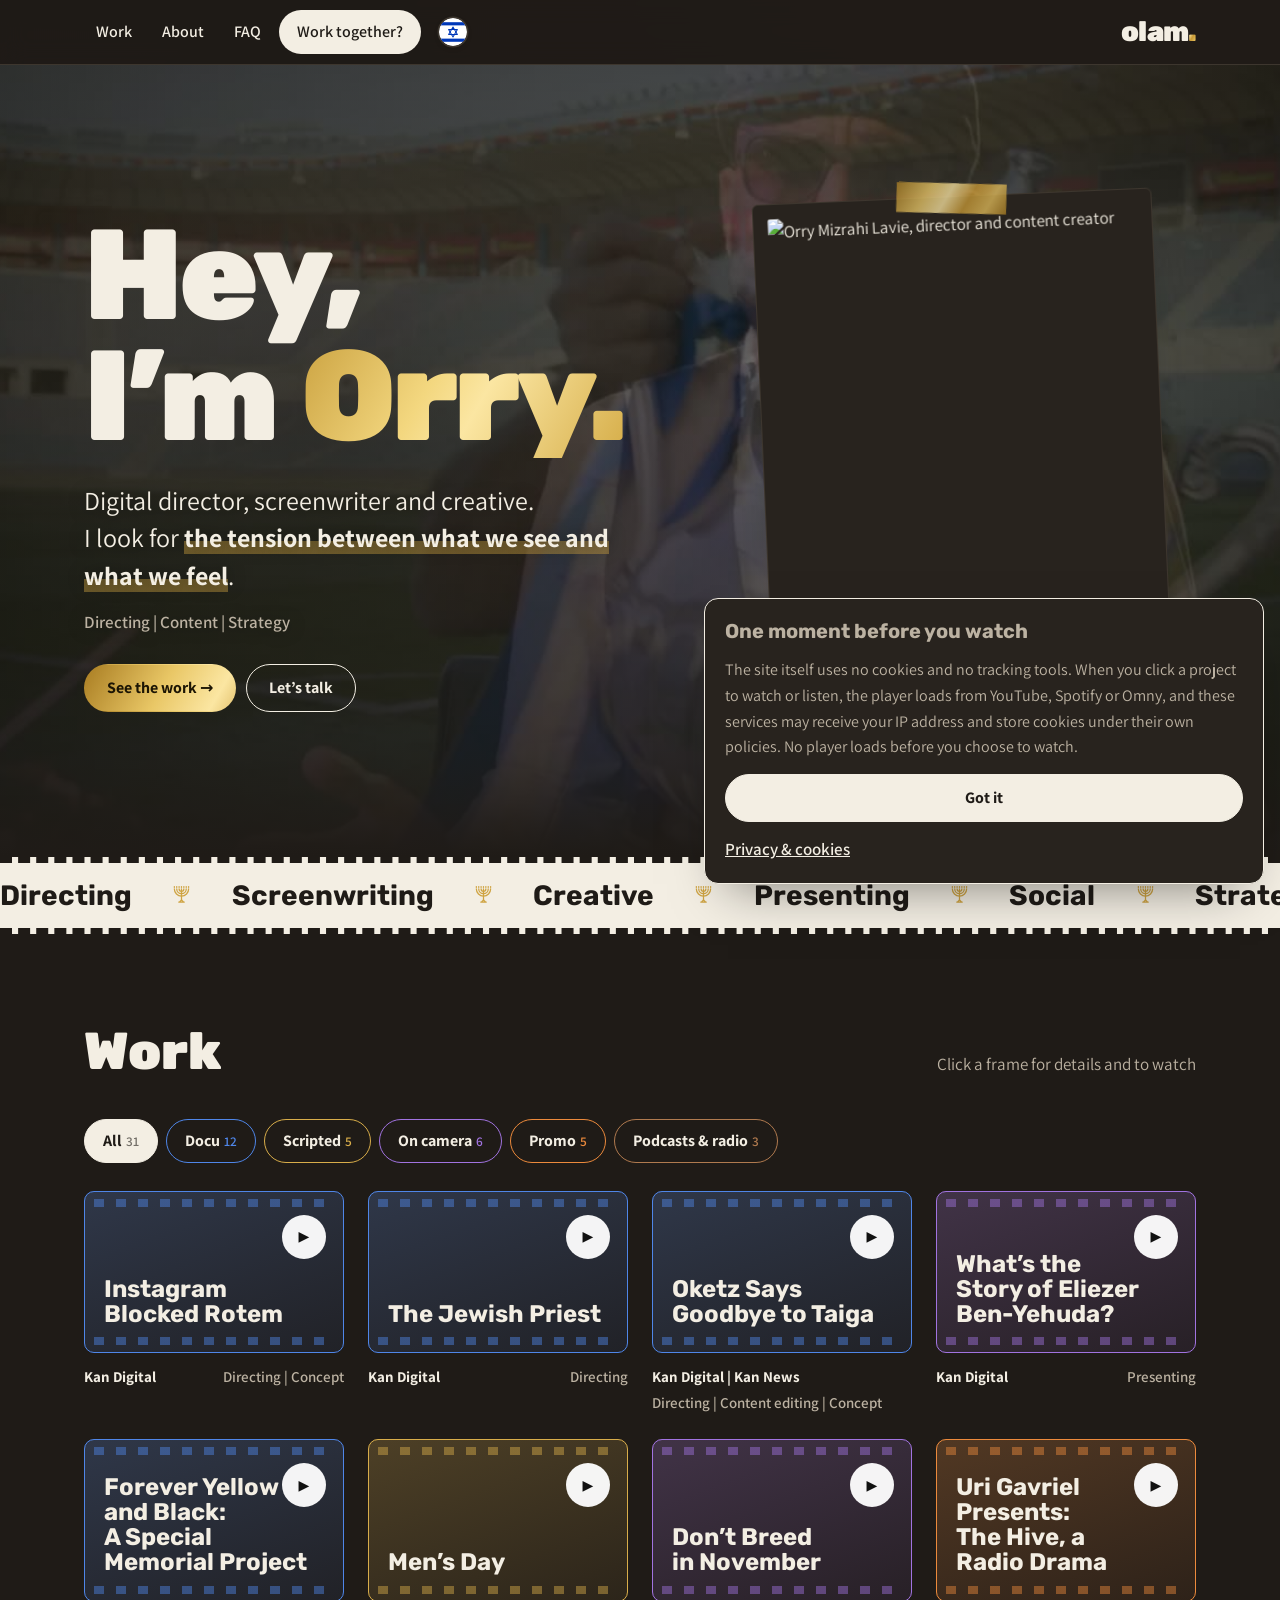
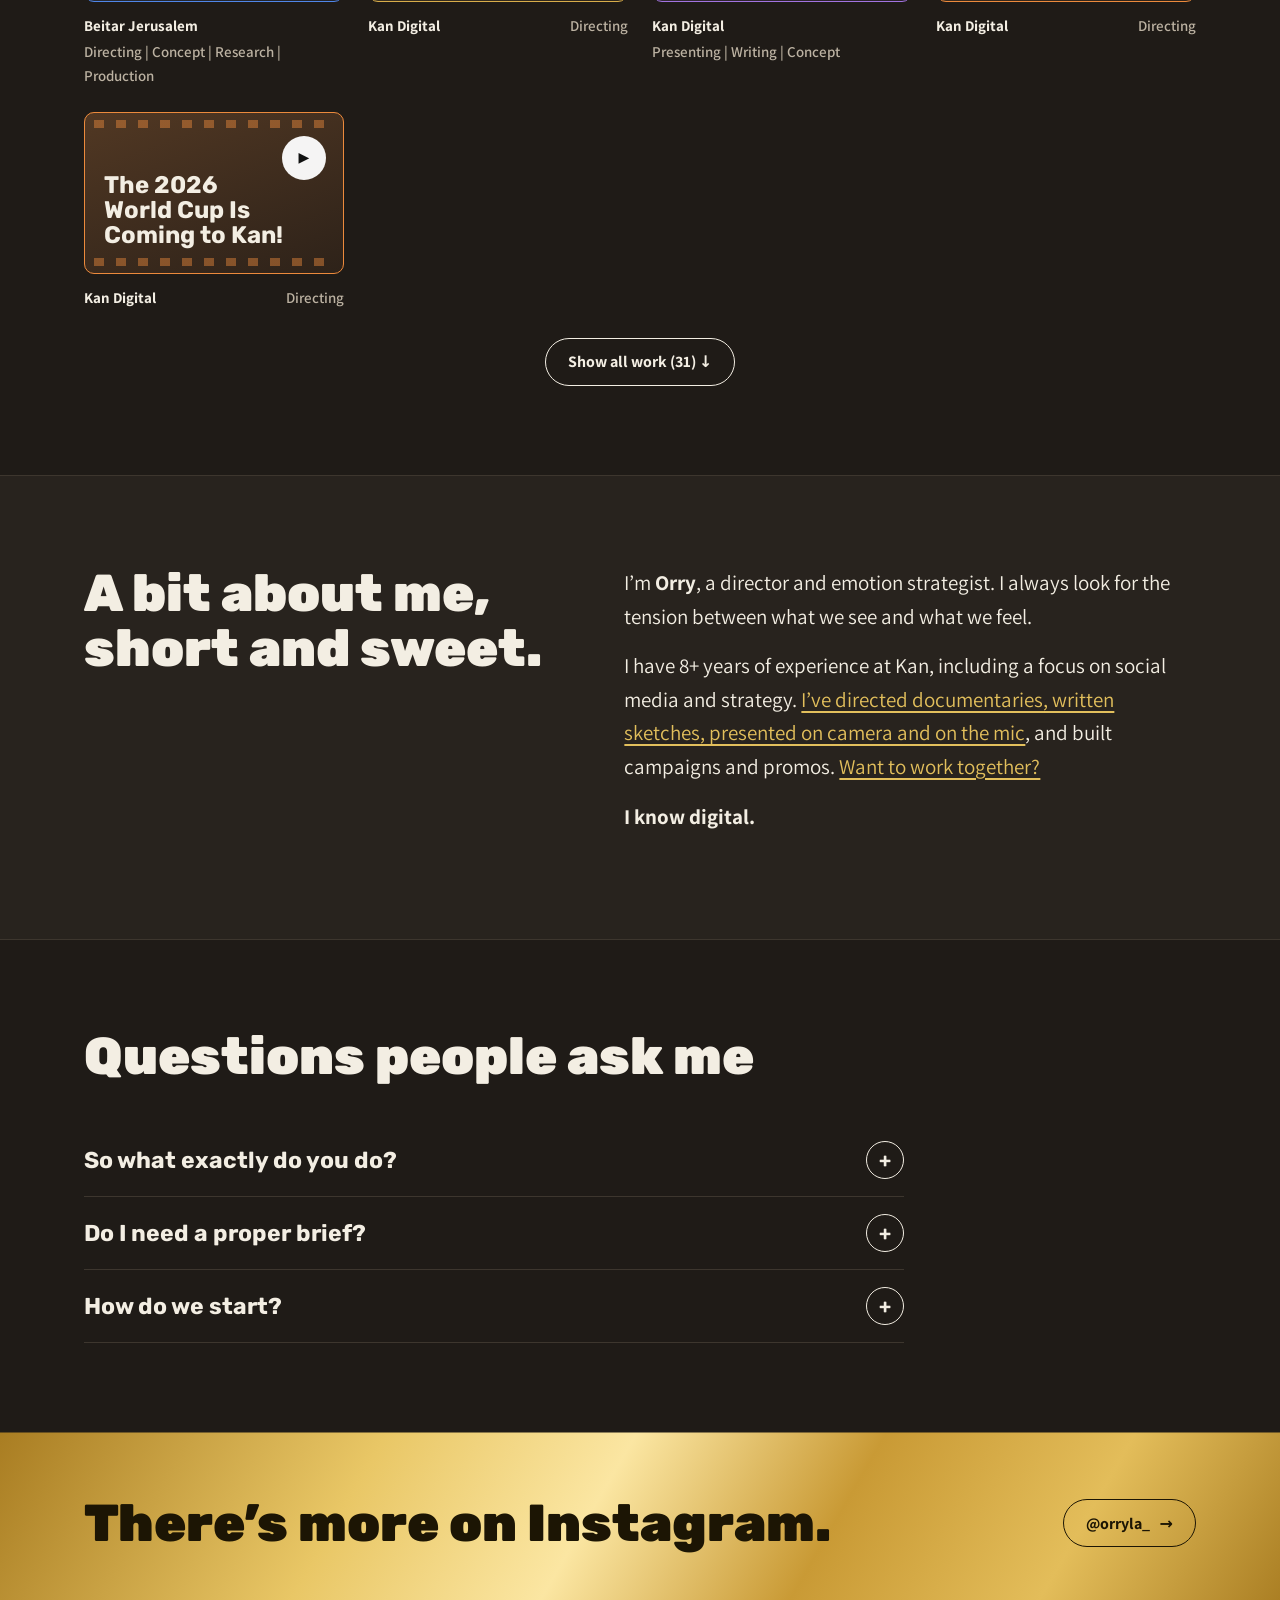
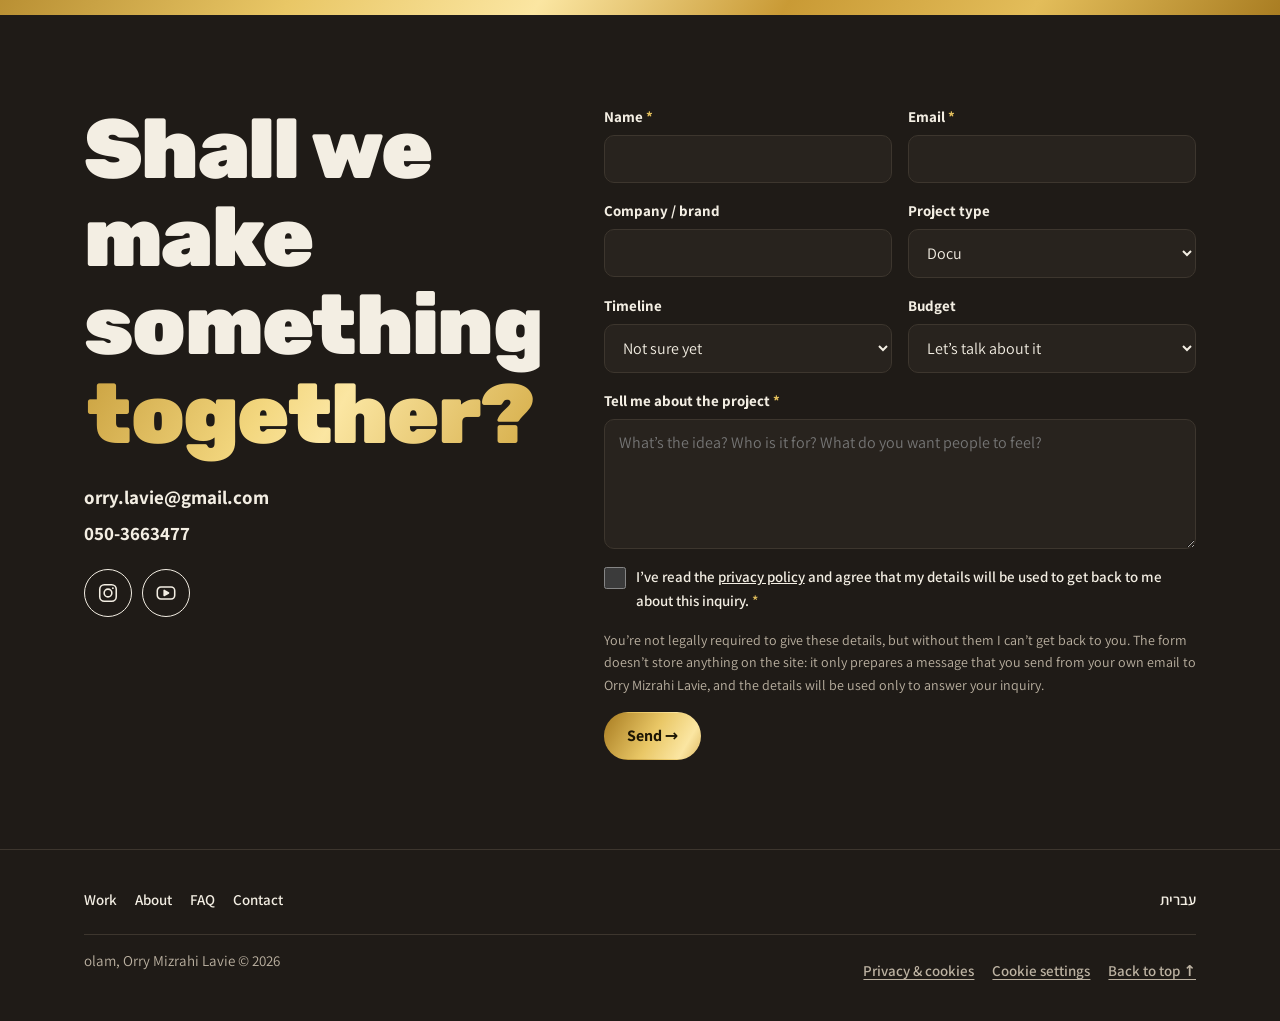
==== en/index.html @ 1e2a8e68 "Add files via upload" ====
<!DOCTYPE html>

<html dir="ltr" lang="en">
<head>
<meta charset="utf-8"/>
<meta content="width=device-width, initial-scale=1, viewport-fit=cover" name="viewport"/>
<meta content="#1f1b17" name="theme-color"/>
<meta content="dark" name="color-scheme"/>
<!--seo:start-->
<title>Orry Mizrahi Lavie | Digital Directing &amp; Creative</title>
<meta name="description" content="Orry Mizrahi Lavie is a digital director, screenwriter and creative with 8+ years at Kan. Documentaries, sketches, presenting, podcasts and promos.">
<meta name="robots" content="index, follow, max-image-preview:large">
<meta name="author" content="Orry Mizrahi Lavie">
<meta http-equiv="Content-Security-Policy" content="upgrade-insecure-requests">
<link rel="canonical" href="https://www.your-domain.co.il/en/">
<link rel="alternate" hreflang="he" href="https://www.your-domain.co.il/">
<link rel="alternate" hreflang="en" href="https://www.your-domain.co.il/en/">
<link rel="alternate" hreflang="x-default" href="https://www.your-domain.co.il/">
<meta property="og:type" content="profile">
<meta property="og:site_name" content="olam">
<meta property="og:title" content="Orry Mizrahi Lavie | Digital Directing &amp; Creative">
<meta property="og:description" content="Orry Mizrahi Lavie is a digital director, screenwriter and creative with 8+ years at Kan. Documentaries, sketches, presenting, podcasts and promos.">
<meta property="og:url" content="https://www.your-domain.co.il/en/">
<meta property="og:image" content="https://www.your-domain.co.il/images/og-image.jpg">
<meta property="og:image:width" content="1200">
<meta property="og:image:height" content="630">
<meta property="og:image:alt" content="Orry Mizrahi Lavie – director, content and strategy">
<meta property="og:locale" content="en_US">
<meta property="og:locale:alternate" content="he_IL">
<meta property="profile:first_name" content="Orry">
<meta property="profile:last_name" content="Mizrahi Lavie">
<meta name="twitter:card" content="summary_large_image">
<meta name="twitter:title" content="Orry Mizrahi Lavie | Digital Directing &amp; Creative">
<meta name="twitter:description" content="Orry Mizrahi Lavie is a digital director, screenwriter and creative with 8+ years at Kan. Documentaries, sketches, presenting, podcasts and promos.">
<meta name="twitter:image" content="https://www.your-domain.co.il/images/og-image.jpg">
<link rel="icon" href="../favicon.ico?v=202611242115b" sizes="any">
<link rel="icon" type="image/png" sizes="32x32" href="../images/favicon-32.png?v=202611242115b">
<link rel="icon" type="image/png" sizes="192x192" href="../images/icon-192.png?v=202611242115b">
<link rel="apple-touch-icon" href="../images/apple-touch-icon.png?v=202611242115b">
<link rel="preload" as="image" type="image/avif" imagesrcset="../images/orry-400.avif 400w, ../images/orry-800.avif 800w" imagesizes="(max-width: 600px) 78vw, 400px" fetchpriority="high">
<link rel="preload" as="font" type="font/woff2" href="../fonts/rubik-latin-900-normal.woff2" crossorigin>
<link rel="preload" as="font" type="font/woff2" href="../fonts/rubik-latin-700-normal.woff2" crossorigin>
<link rel="preload" as="font" type="font/woff2" href="../fonts/assistant-latin-400-normal.woff2" crossorigin>
<link rel="preload" as="font" type="font/woff2" href="../fonts/assistant-latin-600-normal.woff2" crossorigin>
<link rel="preload" as="font" type="font/woff2" href="../fonts/assistant-latin-700-normal.woff2" crossorigin>

<script type="application/ld+json">{"@context":"https://schema.org","@graph":[{"@type":"Person","@id":"https://www.your-domain.co.il/#person","name":"Orry Mizrahi Lavie","alternateName":["Orry Mizrahi Lavie","Orry Lavie","אורי לביא","אורי מזרחי לביא"],"jobTitle":"Digital director, screenwriter and creative","description":"Orry Mizrahi Lavie is a digital director, screenwriter and creative with 8+ years at Kan. Documentaries, sketches, presenting, podcasts and promos.","url":"https://www.your-domain.co.il/","image":"https://www.your-domain.co.il/images/orry-800.jpg","email":"mailto:orry.lavie@gmail.com","sameAs":["https://www.instagram.com/orryla_/","https://www.youtube.com/@orryla"],"knowsAbout":["בימוי","כתיבה","הגשה","תחקיר","אסטרטגיית תוכן","Directing","Documentary","Content strategy","Social media"]},{"@type":"WebSite","@id":"https://www.your-domain.co.il/#website","url":"https://www.your-domain.co.il/","name":"olam","alternateName":"אורי מזרחי לביא","inLanguage":["he","en"],"publisher":{"@id":"https://www.your-domain.co.il/#person"}},{"@type":"ProfilePage","@id":"https://www.your-domain.co.il/en/#webpage","url":"https://www.your-domain.co.il/en/","name":"Orry Mizrahi Lavie | Digital Directing & Creative","description":"Orry Mizrahi Lavie is a digital director, screenwriter and creative with 8+ years at Kan. Documentaries, sketches, presenting, podcasts and promos.","inLanguage":"en","isPartOf":{"@id":"https://www.your-domain.co.il/#website"},"mainEntity":{"@id":"https://www.your-domain.co.il/#person"},"primaryImageOfPage":{"@type":"ImageObject","url":"https://www.your-domain.co.il/images/og-image.jpg","width":1200,"height":630}},{"@type":"ItemList","@id":"https://www.your-domain.co.il/en/#work","name":"Work","numberOfItems":31,"itemListElement":[{"@type":"ListItem","position":1,"item":{"@type":"CreativeWork","name":"Instagram Blocked Rotem","url":"https://www.youtube.com/watch?v=dPL7OrazVGw","inLanguage":"he","creator":{"@id":"https://www.your-domain.co.il/#person"},"publisher":{"@type":"Organization","name":"Kan Digital"},"description":"So she set out on a philosophical journey in search of her authentic identity."}},{"@type":"ListItem","position":2,"item":{"@type":"CreativeWork","name":"An Exercise in Connection: Two Mothers of Hostages Sit Down to Talk","url":"https://www.youtube.com/watch?v=D3igZF82xqc","inLanguage":"he","creator":{"@id":"https://www.your-domain.co.il/#person"},"publisher":{"@type":"Organization","name":"Kan Digital"},"description":"2 mothers. 2 hostages. 2 approaches. One worry. (Filmed during the hostage-deal negotiations, February 2024)"}},{"@type":"ListItem","position":3,"item":{"@type":"CreativeWork","name":"The Story of Solica the Righteous","url":"https://www.youtube.com/watch?v=26YPxgVhWHA","inLanguage":"he","creator":{"@id":"https://www.your-domain.co.il/#person"},"publisher":{"@type":"Organization","name":"Kan Digital"},"description":"Lalla Solica was a young Jewish woman accused of renouncing Islam in 19th-century Morocco. Even when she was sentenced to death, she refused to abandon her Judaism. Sol, a legend that really happened."}},{"@type":"ListItem","position":4,"item":{"@type":"CreativeWork","name":"One House in Khan Younis","url":"https://www.youtube.com/watch?v=dgCvfAUChp8","inLanguage":"he","creator":{"@id":"https://www.your-domain.co.il/#person"},"publisher":{"@type":"Organization","name":"Kan Digital"},"description":"A special 18-day documentary project in one house, following the people of the war while they’re not fighting. Khan Younis “Big Brother”, if you will."}},{"@type":"ListItem","position":5,"item":{"@type":"CreativeWork","name":"Oketz Says Goodbye to Taiga","url":"https://www.youtube.com/watch?v=H4aGqiXSyHM","inLanguage":"he","creator":{"@id":"https://www.your-domain.co.il/#person"},"publisher":{"@type":"Organization","name":"Kan Digital"},"description":"Taiga was the last Israeli dog of the Oketz unit. On his final mission he exposed terrorists and saved lives, moments before he was killed. A farewell to a hero."}},{"@type":"ListItem","position":6,"item":{"@type":"CreativeWork","name":"Forever Yellow and Black: A Special Memorial Project","url":"https://www.youtube.com/watch?v=A8Bx1oX_Tls","inLanguage":"he","creator":{"@id":"https://www.your-domain.co.il/#person"},"publisher":{"@type":"Organization","name":"Beitar Jerusalem"},"description":"3 murdered. 3 stories. One love."}},{"@type":"ListItem","position":7,"item":{"@type":"CreativeWork","name":"The Jewish Priest","url":"https://www.youtube.com/watch?v=ECtKswTCMog","inLanguage":"he","creator":{"@id":"https://www.your-domain.co.il/#person"},"publisher":{"@type":"Organization","name":"Kan Digital"},"description":"He trained for the priesthood after the Holocaust, rose high and was even in contact with the Pope, but he never forgot the blood running through his veins. The story of the Jewish priest from Jaffa."}},{"@type":"ListItem","position":8,"item":{"@type":"CreativeWork","name":"20 Years Since the 5-0 Over Austria","url":"https://www.youtube.com/watch?v=SDehhNoGnCc","inLanguage":"he","creator":{"@id":"https://www.your-domain.co.il/#person"},"publisher":{"@type":"Organization","name":"Kan Digital"},"description":"A reunion of the stars of one of the greatest performances in the history of Israel’s national football team."}},{"@type":"ListItem","position":9,"item":{"@type":"CreativeWork","name":"An Exercise in Connection: A Haredi Man and a Reservist","url":"https://www.youtube.com/watch?v=3DyWmEZj5ww","inLanguage":"he","creator":{"@id":"https://www.your-domain.co.il/#person"},"publisher":{"@type":"Organization","name":"Kan Digital"},"description":"On one side, a reservist from the religious-Zionist community; on the other, a Haredi man who is a former combat soldier himself. On the draft, on Judaism and on the people of Israel."}},{"@type":"ListItem","position":10,"item":{"@type":"CreativeWork","name":"Kan Oraita: The Day of Remembrance Is Rosh Hashanah","url":"https://www.youtube.com/watch?v=SWNimXa5VVQ","inLanguage":"he","creator":{"@id":"https://www.your-domain.co.il/#person"},"publisher":{"@type":"Organization","name":"Kan Digital"},"description":"Long before the phrase took on its sad Zionist meaning, the Day of Remembrance was actually humanity’s birthday."}},{"@type":"ListItem","position":11,"item":{"@type":"CreativeWork","name":"Moran Atias Is Fed Up With Women’s Organizations’ Hypocrisy After October 7","url":"https://www.youtube.com/watch?v=HDm-RX-XSmU","inLanguage":"he","creator":{"@id":"https://www.your-domain.co.il/#person"},"publisher":{"@type":"Organization","name":"Kan Digital"},"description":"Moran Atias cries out to the hypocritical hearts of women’s organizations around the world after the atrocities of October 7."}},{"@type":"ListItem","position":12,"item":{"@type":"CreativeWork","name":"Hanna Azoulay Hasfari Speaks to the Moroccan People. In Moroccan.","url":"https://www.youtube.com/watch?v=bPlpKjMCzfw","inLanguage":"he","creator":{"@id":"https://www.your-domain.co.il/#person"},"publisher":{"@type":"Organization","name":"Kan Digital"},"description":"Hanna Azoulay Hasfari addresses the Moroccan people in their own language, telling the story of October 7 from an angle they probably haven’t heard yet."}},{"@type":"ListItem","position":13,"item":{"@type":"CreativeWork","name":"Men’s Day","url":"https://www.youtube.com/watch?v=Y2JkuJQf6wQ","inLanguage":"he","creator":{"@id":"https://www.your-domain.co.il/#person"},"publisher":{"@type":"Organization","name":"Kan Digital"},"description":"What does a job interview look like in an upside-down world?"}},{"@type":"ListItem","position":14,"item":{"@type":"CreativeWork","name":"A Farewell Party for 2023: The Year That Wouldn’t Leave","url":"https://www.youtube.com/watch?v=tw7QVt88N44","inLanguage":"he","creator":{"@id":"https://www.your-domain.co.il/#person"},"publisher":{"@type":"Organization","name":"Kan Digital"},"description":"December 31st. 2023, the year that brought us the protests and the war, is about to end, but 2024 refuses to come out. And what does 1973 have to say about it? A party of years."}},{"@type":"ListItem","position":15,"item":{"@type":"CreativeWork","name":"Thoughts: A Massage in Wartime","url":"https://www.youtube.com/watch?v=2F-gCksMRdY","inLanguage":"he","creator":{"@id":"https://www.your-domain.co.il/#person"},"publisher":{"@type":"Organization","name":"Kan Digital"},"description":"Ruth feels a little uneasy enjoying a massage during the war, but the voucher expires in two days."}},{"@type":"ListItem","position":16,"item":{"@type":"CreativeWork","name":"Rewriting the Ten Plagues","url":"https://www.youtube.com/watch?v=d8nl7FoIrKs","inLanguage":"he","creator":{"@id":"https://www.your-domain.co.il/#person"},"publisher":{"@type":"Organization","name":"Kan Digital"},"description":"Like everything else, the Ten Plagues of Egypt need a refresh (or not)."}},{"@type":"ListItem","position":17,"item":{"@type":"CreativeWork","name":"The Intervention","url":"https://www.youtube.com/watch?v=ODbxRt-jGAk","inLanguage":"he","creator":{"@id":"https://www.your-domain.co.il/#person"},"publisher":{"@type":"Organization","name":"Kan Digital"},"description":"The office crew agreed to stop ordering food, but Michael didn’t keep his promise."}},{"@type":"ListItem","position":18,"item":{"@type":"CreativeWork","name":"What’s the Story of Eliezer Ben-Yehuda?","url":"https://www.youtube.com/watch?v=ASVu9JXJBBc","inLanguage":"he","creator":{"@id":"https://www.your-domain.co.il/#person"},"publisher":{"@type":"Organization","name":"Kan Digital"},"description":"How far did the man who revived Hebrew go for his vision?"}},{"@type":"ListItem","position":19,"item":{"@type":"CreativeWork","name":"How Did the Japanese Shape Mizrahi Music in Israel?","url":"https://www.youtube.com/watch?v=8Fe0RkiWvkw","inLanguage":"he","creator":{"@id":"https://www.your-domain.co.il/#person"},"publisher":{"@type":"Organization","name":"Kan Digital"},"description":"An amazing technological revolution on one side of the world led to an equally amazing social and cultural revolution on the other."}},{"@type":"ListItem","position":20,"item":{"@type":"CreativeWork","name":"Don’t Breed in November","url":"https://www.youtube.com/watch?v=7bj1FphLXR4","inLanguage":"he","creator":{"@id":"https://www.your-domain.co.il/#person"},"publisher":{"@type":"Organization","name":"Kan Digital"},"description":"Kids born over the summer break have unfinished business with their birthdays, so we found them an alternative."}},{"@type":"ListItem","position":21,"item":{"@type":"CreativeWork","name":"What’s the Story of the Y2K Bug?","url":"https://www.youtube.com/watch?v=5-gH_q7OWbU","inLanguage":"he","creator":{"@id":"https://www.your-domain.co.il/#person"},"publisher":{"@type":"Organization","name":"Kan Digital"},"description":"It was supposed to be the biggest disaster humanity had ever known. Or maybe a crazy opening shot for the age of fake news?"}},{"@type":"ListItem","position":22,"item":{"@type":"CreativeWork","name":"Who’s Afraid of the Jerusalem Monster?","url":"https://www.youtube.com/watch?v=2EUEoh2fywM","inLanguage":"he","creator":{"@id":"https://www.your-domain.co.il/#person"},"publisher":{"@type":"Organization","name":"Kan Digital"},"description":"Painted black and white, with a hollow that looks like a womb and 3 steep red slides. Meet the Monster, the one every Jerusalemite has a memory of."}},{"@type":"ListItem","position":23,"item":{"@type":"CreativeWork","name":"Why Do We Only P**p at Home?","url":"https://www.youtube.com/watch?v=PwqSX5168x0","inLanguage":"he","creator":{"@id":"https://www.your-domain.co.il/#person"},"publisher":{"@type":"Organization","name":"Kan Digital"},"description":"“Safe toilet” syndrome: why does it happen? And where did it come from?"}},{"@type":"ListItem","position":24,"item":{"@type":"CreativeWork","name":"25 Years Later, Haim Tzinovitz Burns Again","url":"https://open.spotify.com/episode/68VsX7Rmlx4GBbswowqpzL","inLanguage":"he","creator":{"@id":"https://www.your-domain.co.il/#person"},"publisher":{"@type":"Organization","name":"Kan Gimel"},"description":"The HaSaruf project was “the biggest cultural attack in Israel,” and it carried a lot of anger and frustration. A quarter of a century and an EP later, Tzinovitz sits down to talk."}},{"@type":"ListItem","position":25,"item":{"@type":"CreativeWork","name":"Back to Nova","url":"https://omny.fm/shows/mizadimandmarathons88/61dd2fe8-7342-472d-bcfb-b0b800f9c82d","inLanguage":"he","creator":{"@id":"https://www.your-domain.co.il/#person"},"publisher":{"@type":"Organization","name":"Kan 88"},"description":"A musical memory journey between the stories that tore our hearts apart and the music that mends them a little. A hug for the grieving trance tribe (November 2023)."}},{"@type":"ListItem","position":26,"item":{"@type":"CreativeWork","name":"Now You’re Talking","url":"https://open.spotify.com/show/13dElT81nLEUlsX9FgPStN","inLanguage":"he","creator":{"@id":"https://www.your-domain.co.il/#person"},"publisher":{"@type":"Organization","name":"Kan Podcasts"},"description":"Between society’s expectations and the demands of evolution; between power and competition and sensitivity and anxiety; between image and lies. Orry Lavie and the late psychologist Dr. Gabriel Bukobza talk openly about the subject men talk about least: men."}},{"@type":"ListItem","position":27,"item":{"@type":"CreativeWork","name":"The 2026 World Cup Is Coming to Kan!","url":"https://www.youtube.com/watch?v=s7zHZhwwa4k","inLanguage":"he","creator":{"@id":"https://www.your-domain.co.il/#person"},"publisher":{"@type":"Organization","name":"Kan Digital"}}},{"@type":"ListItem","position":28,"item":{"@type":"CreativeWork","name":"New: Comedy BOX!","url":"https://www.youtube.com/watch?v=XrSV1HlLrpw","inLanguage":"he","creator":{"@id":"https://www.your-domain.co.il/#person"},"publisher":{"@type":"Organization","name":"Kan Digital"}}},{"@type":"ListItem","position":29,"item":{"@type":"CreativeWork","name":"Uri Gavriel Presents: The Hive, a Radio Drama","url":"https://www.youtube.com/watch?v=SmJgRgJIQyE","inLanguage":"he","creator":{"@id":"https://www.your-domain.co.il/#person"},"publisher":{"@type":"Organization","name":"Kan Digital"}}},{"@type":"ListItem","position":30,"item":{"@type":"CreativeWork","name":"Go Remember: A Podcast About the Holocaust From the Moment It Ended","url":"https://www.youtube.com/watch?v=KPQhVAbs-ug","inLanguage":"he","creator":{"@id":"https://www.your-domain.co.il/#person"},"publisher":{"@type":"Organization","name":"Kan Digital"}}},{"@type":"ListItem","position":31,"item":{"@type":"CreativeWork","name":"Moriah Company: 2025 Year in Review","url":"https://www.youtube.com/watch?v=7xqLVI5d7aQ","inLanguage":"he","creator":{"@id":"https://www.your-domain.co.il/#person"},"publisher":{"@type":"Organization","name":"Moriah Company"}}}]}]}</script>
<!--seo:end-->
<!--css:start--><style>@font-face{font-family:"Rubik";font-style:normal;font-display:swap;font-weight:400;src:url(../fonts/rubik-hebrew-400-normal.woff2)format("woff2");unicode-range:U+0307-0308,U+0590-05FF,U+200C-2010,U+20AA,U+25CC,U+FB1D-FB4F}@font-face{font-family:"Rubik";font-style:normal;font-display:swap;font-weight:400;src:url(../fonts/rubik-latin-400-normal.woff2)format("woff2");unicode-range:U+0000-00FF,U+0131,U+0152-0153,U+02BB-02BC,U+02C6,U+02DA,U+02DC,U+0304,U+0308,U+0329,U+2000-206F,U+20AC,U+2122,U+2191,U+2193,U+2212,U+2215,U+FEFF,U+FFFD}@font-face{font-family:"Rubik";font-style:normal;font-display:swap;font-weight:500;src:url(../fonts/rubik-hebrew-500-normal.woff2)format("woff2");unicode-range:U+0307-0308,U+0590-05FF,U+200C-2010,U+20AA,U+25CC,U+FB1D-FB4F}@font-face{font-family:"Rubik";font-style:normal;font-display:swap;font-weight:500;src:url(../fonts/rubik-latin-500-normal.woff2)format("woff2");unicode-range:U+0000-00FF,U+0131,U+0152-0153,U+02BB-02BC,U+02C6,U+02DA,U+02DC,U+0304,U+0308,U+0329,U+2000-206F,U+20AC,U+2122,U+2191,U+2193,U+2212,U+2215,U+FEFF,U+FFFD}@font-face{font-family:"Rubik";font-style:normal;font-display:swap;font-weight:700;src:url(../fonts/rubik-hebrew-700-normal.woff2)format("woff2");unicode-range:U+0307-0308,U+0590-05FF,U+200C-2010,U+20AA,U+25CC,U+FB1D-FB4F}@font-face{font-family:"Rubik";font-style:normal;font-display:swap;font-weight:700;src:url(../fonts/rubik-latin-700-normal.woff2)format("woff2");unicode-range:U+0000-00FF,U+0131,U+0152-0153,U+02BB-02BC,U+02C6,U+02DA,U+02DC,U+0304,U+0308,U+0329,U+2000-206F,U+20AC,U+2122,U+2191,U+2193,U+2212,U+2215,U+FEFF,U+FFFD}@font-face{font-family:"Rubik";font-style:normal;font-display:swap;font-weight:900;src:url(../fonts/rubik-hebrew-900-normal.woff2)format("woff2");unicode-range:U+0307-0308,U+0590-05FF,U+200C-2010,U+20AA,U+25CC,U+FB1D-FB4F}@font-face{font-family:"Rubik";font-style:normal;font-display:swap;font-weight:900;src:url(../fonts/rubik-latin-900-normal.woff2)format("woff2");unicode-range:U+0000-00FF,U+0131,U+0152-0153,U+02BB-02BC,U+02C6,U+02DA,U+02DC,U+0304,U+0308,U+0329,U+2000-206F,U+20AC,U+2122,U+2191,U+2193,U+2212,U+2215,U+FEFF,U+FFFD}@font-face{font-family:"Assistant";font-style:normal;font-display:swap;font-weight:400;src:url(../fonts/assistant-hebrew-400-normal.woff2)format("woff2");unicode-range:U+0307-0308,U+0590-05FF,U+200C-2010,U+20AA,U+25CC,U+FB1D-FB4F}@font-face{font-family:"Assistant";font-style:normal;font-display:swap;font-weight:400;src:url(../fonts/assistant-latin-400-normal.woff2)format("woff2");unicode-range:U+0000-00FF,U+0131,U+0152-0153,U+02BB-02BC,U+02C6,U+02DA,U+02DC,U+0304,U+0308,U+0329,U+2000-206F,U+20AC,U+2122,U+2191,U+2193,U+2212,U+2215,U+FEFF,U+FFFD}@font-face{font-family:"Assistant";font-style:normal;font-display:swap;font-weight:600;src:url(../fonts/assistant-hebrew-600-normal.woff2)format("woff2");unicode-range:U+0307-0308,U+0590-05FF,U+200C-2010,U+20AA,U+25CC,U+FB1D-FB4F}@font-face{font-family:"Assistant";font-style:normal;font-display:swap;font-weight:600;src:url(../fonts/assistant-latin-600-normal.woff2)format("woff2");unicode-range:U+0000-00FF,U+0131,U+0152-0153,U+02BB-02BC,U+02C6,U+02DA,U+02DC,U+0304,U+0308,U+0329,U+2000-206F,U+20AC,U+2122,U+2191,U+2193,U+2212,U+2215,U+FEFF,U+FFFD}@font-face{font-family:"Assistant";font-style:normal;font-display:swap;font-weight:700;src:url(../fonts/assistant-hebrew-700-normal.woff2)format("woff2");unicode-range:U+0307-0308,U+0590-05FF,U+200C-2010,U+20AA,U+25CC,U+FB1D-FB4F}@font-face{font-family:"Assistant";font-style:normal;font-display:swap;font-weight:700;src:url(../fonts/assistant-latin-700-normal.woff2)format("woff2");unicode-range:U+0000-00FF,U+0131,U+0152-0153,U+02BB-02BC,U+02C6,U+02DA,U+02DC,U+0304,U+0308,U+0329,U+2000-206F,U+20AC,U+2122,U+2191,U+2193,U+2212,U+2215,U+FEFF,U+FFFD}:root{color-scheme:dark;--bg:#1f1b17;--ink:#f3eee3;--soft:#bcb2a2;--rule:#3d362e;--card:#28231e;--hot:#e2bf5c;--gold:#cfa443;--on-hot:#1c1504;--gold-fill:linear-gradient(120deg,#a97d22 0%,#e9c766 28%,#fbe6a2 46%,#c99a35 64%,#e3bd5a 82%,#a97d22 100%);--gold-text:linear-gradient(120deg,#c9a03e 0%,#f3d77f 40%,#fbe6a2 55%,#d4ab45 100%);--c1:#332d26;--c2:var(--gold-fill);--c3:#4058d6;--c4:#5d6b40;--c5:#463e33;--ease:cubic-bezier(.2,.7,.2,1)}:root[data-theme=light],:root[data-theme=dark]{color-scheme:dark}*{box-sizing:border-box;min-width:0;margin:0;padding:0}html{background:#1f1b17;overflow-x:clip;scroll-behavior:smooth;scroll-padding-top:76px}body{background:radial-gradient(1200px 700px at 85% -10%,rgba(207,164,67,.1),transparent 60%),radial-gradient(900px 600px at 0% 40%,rgba(255,240,210,.035),transparent 60%),var(--bg);background-attachment:fixed;color:var(--ink);font:17px/1.6 Assistant,system-ui,sans-serif;overflow-x:clip;-webkit-font-smoothing:antialiased}a{color:inherit}img{display:block;max-width:100%}h1,h2,h3,.disp{font-family:Rubik,Assistant,sans-serif;line-height:1.05;text-wrap:balance}.wrap{max-width:1240px;margin-inline:auto;padding-inline:max(5vw,16px)}.band{padding-block:clamp(48px,7vw,104px)}.sec-h{display:flex;flex-wrap:wrap;align-items:end;justify-content:space-between;gap:12px 24px;margin-bottom:clamp(24px,4vw,40px)}.sec-h h2{font-size:clamp(34px,5vw,52px);font-weight:900}.sec-h p{color:var(--soft);max-width:30em}:focus-visible{outline:3px solid var(--gold);outline-offset:3px;border-radius:6px}button{font:inherit;color:inherit;background:0 0;border:0;cursor:pointer}.bar{position:sticky;top:0;z-index:20;background:color-mix(in srgb,var(--bg) 88%,transparent);backdrop-filter:blur(12px);-webkit-backdrop-filter:blur(12px);border-bottom:1px solid var(--rule)}.bar .wrap{display:flex;align-items:center;justify-content:space-between;height:64px;gap:16px}.logo{font:900 28px/1 Rubik,sans-serif;text-decoration:none;letter-spacing:-.03em}.logo i{font-style:normal;background:var(--gold-fill);-webkit-background-clip:text;background-clip:text;color:transparent}.bar nav ul{display:flex;gap:6px;list-style:none;align-items:center}.bar nav a{display:inline-flex;align-items:center;min-height:44px;padding:0 12px;border-radius:999px;text-decoration:none;font-weight:600;font-size:16px}.bar nav a:hover{background:var(--rule)}.bar nav a.cta{background:var(--ink);color:var(--bg);padding:0 18px}.menu{display:none;order:-1;width:44px;height:44px;border:1px solid var(--rule);border-radius:50%;place-items:center;font-size:20px}.hero{padding-block:clamp(32px,6vw,80px) clamp(40px,6vw,72px)}.hero .wrap{display:grid;grid-template-columns:minmax(0,1.25fr) minmax(0,1fr);gap:clamp(28px,5vw,72px);align-items:center}.hi{font-size:clamp(56px,10vw,128px);font-weight:900;letter-spacing:-.02em;line-height:.95}.hi span{background:var(--gold-text);-webkit-background-clip:text;background-clip:text;color:transparent;padding-inline:.04em;display:inline-block;animation:wave 2.4s var(--ease) .6s 2}@keyframes wave{0%,to{transform:none}20%{transform:rotate(-8deg)}40%{transform:rotate(6deg)}60%{transform:rotate(-4deg)}}.lead{font-size:clamp(20px,2.2vw,26px);line-height:1.45;margin-top:24px;max-width:22em}.lead b{background:linear-gradient(transparent 62%,color-mix(in srgb,var(--gold) 45%,transparent) 62%)}.roles{color:var(--soft);margin-top:14px;font-weight:600}.hero-cta{display:flex;flex-wrap:wrap;gap:10px;margin-top:28px}.btn{display:inline-flex;align-items:center;gap:10px;min-height:48px;padding:0 22px;border-radius:999px;border:1.5px solid var(--ink);font-weight:700;text-decoration:none;font-size:16px;white-space:nowrap;transition:transform .2s var(--ease),background .2s}.btn:hover{transform:translateY(-2px)}.btn.hot{background:var(--gold-fill);background-size:200% 100%;border-color:transparent;color:var(--on-hot);transition:transform .2s var(--ease),background-position .6s var(--ease)}.btn.hot:hover{background-position:100%0}.frame{position:relative;justify-self:center;width:min(100%,400px);padding:14px 14px 56px;background:var(--card);border:1px solid var(--rule);border-radius:6px;transform:rotate(2.5deg);box-shadow:0 30px 50px -28px rgba(0,0,0,.45)}.frame img{aspect-ratio:4/5;width:100%;height:auto;object-fit:cover;object-position:center 20%;border-radius:3px}.frame figcaption{position:absolute;inset-inline:14px;bottom:14px;font:700 17px Rubik,sans-serif;display:flex;justify-content:space-between}.frame figcaption small{color:var(--soft);font:600 14px Assistant,sans-serif}.tape{position:absolute;top:-14px;inset-inline-start:50%;translate:50%0;width:110px;height:30px;background:var(--gold-fill);opacity:.75;transform:rotate(-4deg)}.scroll-hint{display:inline-flex;gap:8px;margin-top:36px;color:var(--soft);font-weight:600;text-decoration:none}.strip{background:var(--ink);color:var(--bg);overflow:hidden;border-block:6px dashed var(--bg);outline:0}.strip div{display:flex;gap:40px;width:max-content;padding:16px 0;font:700 clamp(20px,2.4vw,28px) Rubik,sans-serif;animation:roll 38s linear infinite}.strip span::after{content:"";display:inline-block;width:.7em;height:.7em;vertical-align:.02em;margin-inline-start:40px;background:var(--gold);-webkit-mask:url("data:image/svg+xml,%3Csvg xmlns='http://www.w3.org/2000/svg' viewBox='0 0 24 24' fill='none' stroke='black' stroke-width='1.6' stroke-linecap='round'%3E%3Cpath d='M12 5v14'/%3E%3Cpath d='M9 5a3 3 0 0 0 6 0'/%3E%3Cpath d='M6 5a6 6 0 0 0 12 0'/%3E%3Cpath d='M3 5a9 9 0 0 0 18 0'/%3E%3Cpath d='M8.5 21.5h7M12 19l-2.5 2.5M12 19l2.5 2.5'/%3E%3Cg fill='black' stroke='none'%3E%3Cellipse cx='3' cy='2.6' rx='.9' ry='1.3'/%3E%3Cellipse cx='6' cy='2.6' rx='.9' ry='1.3'/%3E%3Cellipse cx='9' cy='2.6' rx='.9' ry='1.3'/%3E%3Cellipse cx='12' cy='2.6' rx='.9' ry='1.3'/%3E%3Cellipse cx='15' cy='2.6' rx='.9' ry='1.3'/%3E%3Cellipse cx='18' cy='2.6' rx='.9' ry='1.3'/%3E%3Cellipse cx='21' cy='2.6' rx='.9' ry='1.3'/%3E%3C/g%3E%3C/svg%3E")center/contain no-repeat;mask:url("data:image/svg+xml,%3Csvg xmlns='http://www.w3.org/2000/svg' viewBox='0 0 24 24' fill='none' stroke='black' stroke-width='1.6' stroke-linecap='round'%3E%3Cpath d='M12 5v14'/%3E%3Cpath d='M9 5a3 3 0 0 0 6 0'/%3E%3Cpath d='M6 5a6 6 0 0 0 12 0'/%3E%3Cpath d='M3 5a9 9 0 0 0 18 0'/%3E%3Cpath d='M8.5 21.5h7M12 19l-2.5 2.5M12 19l2.5 2.5'/%3E%3Cg fill='black' stroke='none'%3E%3Cellipse cx='3' cy='2.6' rx='.9' ry='1.3'/%3E%3Cellipse cx='6' cy='2.6' rx='.9' ry='1.3'/%3E%3Cellipse cx='9' cy='2.6' rx='.9' ry='1.3'/%3E%3Cellipse cx='12' cy='2.6' rx='.9' ry='1.3'/%3E%3Cellipse cx='15' cy='2.6' rx='.9' ry='1.3'/%3E%3Cellipse cx='18' cy='2.6' rx='.9' ry='1.3'/%3E%3Cellipse cx='21' cy='2.6' rx='.9' ry='1.3'/%3E%3C/g%3E%3C/svg%3E")center/contain no-repeat}@keyframes roll{to{translate:50%0}}.chips{display:flex;flex-wrap:wrap;gap:8px;margin-bottom:28px}.chip{min-height:44px;padding:0 18px;border-radius:999px;border:1.5px solid var(--rule);font-weight:700;font-size:16px}.chip[aria-pressed=true]{background:var(--ink);border-color:var(--ink);color:var(--bg)}.chip small{opacity:.6;font-weight:600;margin-inline-start:4px}.grid{display:grid;grid-template-columns:repeat(auto-fill,minmax(260px,1fr));gap:clamp(16px,2vw,24px)}.card{text-align:start;display:flex;flex-direction:column;gap:12px;cursor:pointer}.shot{position:relative;aspect-ratio:16/10;border-radius:10px;overflow:hidden;padding:26px 20px;display:flex;align-items:end;color:#fff;background:var(--c);transition:transform .35s var(--ease),box-shadow .35s}.shot::before,.shot::after{content:"";position:absolute;inset-inline:10px;height:8px;background:repeating-linear-gradient(90deg,rgba(255,255,255,.28)0 10px,transparent 10px 22px)}.shot::before{top:8px}.shot::after{bottom:8px}.shot h3{font-size:clamp(20px,1.9vw,24px);font-weight:700;position:relative}.shot .play{position:absolute;top:24px;inset-inline-end:18px;width:44px;height:44px;border-radius:50%;background:rgba(255,255,255,.95);color:#111;display:grid;place-items:center;font-size:14px;transition:transform .3s var(--ease)}.card:hover .shot{transform:translateY(-4px) rotate(-.6deg);box-shadow:0 22px 40px -24px rgba(0,0,0,.5)}.card:hover .play{transform:scale(1.12)}.k-doco{--c:var(--c1)}.k-scripted{--c:var(--c2)}.k-scripted .shot{color:#1c1504}.k-oncamera{--c:var(--c3)}.k-audio{--c:var(--c4)}.k-promo{--c:var(--c5)}.k-promo .shot{color:var(--ink)}.k-promo .shot::before,.k-promo .shot::after,.k-scripted .shot::before,.k-scripted .shot::after{background:repeating-linear-gradient(90deg,rgba(0,0,0,.18)0 10px,transparent 10px 22px)}.card .meta{display:flex;justify-content:space-between;gap:8px;font-size:15px;color:var(--soft);font-weight:600}.card .meta b{color:var(--ink)}.cases{display:grid;gap:16px}.case{display:grid;grid-template-columns:minmax(0,1fr) minmax(0,1.4fr) auto;align-items:center;gap:20px 32px;padding:28px clamp(20px,3vw,36px);border-radius:14px;background:var(--card);border:1px solid var(--rule);text-align:start;cursor:pointer;transition:border-color .25s,transform .3s var(--ease)}.case:hover{border-color:var(--ink);transform:translateX(-4px)}.case .who{font-weight:700;color:var(--hot);font-size:15px}.case h3{font-size:clamp(24px,2.6vw,32px);font-weight:900;margin-top:6px}.case p{color:var(--soft)}.case .go{width:52px;height:52px;border-radius:50%;background:var(--ink);color:var(--bg);display:grid;place-items:center;font-size:20px}.about .wrap{display:grid;grid-template-columns:minmax(0,1fr) minmax(0,1.2fr);gap:clamp(28px,5vw,72px);align-items:start}.about h2{font-size:clamp(34px,5vw,52px);font-weight:900}.about .txt p{font-size:clamp(18px,1.8vw,21px);margin-bottom:16px}.about .txt p b{font-weight:700}.facts{display:grid;grid-template-columns:repeat(3,minmax(0,1fr));gap:16px;margin-top:28px;padding-top:24px;border-top:1px solid var(--rule)}.facts dt{font-size:14px;color:var(--soft);font-weight:600}.facts dd{font:900 clamp(22px,2.4vw,30px)/1.1 Rubik,sans-serif;margin-top:4px}.facts dd em{font-style:normal;background:var(--gold-text);-webkit-background-clip:text;background-clip:text;color:transparent}.faq{max-width:820px}.faq details{border-bottom:1px solid var(--rule)}.faq summary{list-style:none;display:flex;justify-content:space-between;align-items:center;gap:16px;min-height:72px;font:700 clamp(19px,2vw,23px) Rubik,sans-serif;cursor:pointer}.faq summary::-webkit-details-marker{display:none}.faq summary::after{content:"+";flex:none;width:36px;height:36px;border-radius:50%;border:1.5px solid var(--ink);display:grid;place-items:center;font-size:20px;transition:transform .3s var(--ease)}.faq details[open] summary::after{transform:rotate(45deg);background:var(--gold-fill);border-color:transparent;color:var(--on-hot)}.faq details p{padding:0 0 24px;color:var(--soft);font-size:18px;max-width:40em}.insta{background:var(--gold-fill);color:var(--on-hot)}.insta .wrap{display:flex;flex-wrap:wrap;align-items:center;justify-content:space-between;gap:20px}.insta h2{font-size:clamp(30px,5vw,52px);font-weight:900}.insta .btn{border-color:var(--on-hot)}.insta .btn:hover{background:var(--on-hot);color:var(--gold)}.contact .wrap{display:grid;grid-template-columns:minmax(0,1fr) minmax(0,1.3fr);gap:clamp(28px,5vw,72px)}.contact h2{font-size:clamp(44px,7vw,84px);font-weight:900;letter-spacing:-.02em}.contact h2 em{font-style:normal;background:var(--gold-text);-webkit-background-clip:text;background-clip:text;color:transparent;padding-inline:.04em}.direct{margin-top:24px;display:grid;gap:6px;font-size:19px}.direct a{text-decoration:none;font-weight:700}.direct a:hover{color:var(--hot)}.socials{display:flex;gap:10px;margin-top:20px}.socials a{width:48px;height:48px;border-radius:50%;border:1.5px solid var(--ink);display:grid;place-items:center}.socials a:hover{background:var(--ink);color:var(--bg)}.socials svg{width:22px;height:22px}form{display:grid;grid-template-columns:repeat(2,minmax(0,1fr));gap:16px}label{display:block;font-weight:700;font-size:15px}label>input,label>select,label>textarea{display:block;margin-top:6px}label.full,.full{grid-column:1/-1}input,select,textarea{font:16px Assistant,sans-serif;color:var(--ink);background:var(--card);border:1.5px solid var(--rule);border-radius:10px;padding:12px 14px;min-height:48px;width:100%}textarea{min-height:130px;resize:vertical}input:focus,select:focus,textarea:focus{outline:0;border-color:var(--ink)}.req{color:var(--hot)}#sent{grid-column:1/-1;padding:18px;border-radius:12px;background:var(--card);border:1.5px dashed var(--gold)}#sent p{margin-bottom:12px}#sent .row{display:flex;flex-wrap:wrap;gap:10px}footer{border-top:1px solid var(--rule);padding-block:28px;color:var(--soft);font-size:15px}footer .wrap{display:flex;flex-wrap:wrap;justify-content:space-between;gap:10px}.scrim{position:fixed;inset:0;z-index:40;background:rgba(10,9,8,.55);opacity:0;visibility:hidden;transition:opacity .3s,visibility 0s .3s}.panel{position:fixed;z-index:41;top:0;bottom:0;inset-inline-end:0;width:min(640px,100%);background:var(--bg);overflow-y:auto;transform:translateX(-102%);transition:transform .45s var(--ease);display:flex;flex-direction:column}body.open .scrim{opacity:1;visibility:visible;transition:opacity .3s}body.open .panel{transform:none}body.open{overflow:hidden}.p-top{position:sticky;top:0;display:flex;justify-content:space-between;align-items:center;padding:12px max(4vw,16px);background:var(--bg);border-bottom:1px solid var(--rule);z-index:1}.p-top button{min-height:44px;padding:0 16px;border-radius:999px;border:1.5px solid var(--ink);font-weight:700}.p-body{padding:24px max(4vw,16px) 40px;display:grid;gap:18px}.p-media{position:relative;aspect-ratio:16/9;border-radius:12px;overflow:hidden;background:var(--c,#111);color:#fff;display:grid;place-items:center;text-align:center;padding:24px}.p-media.sq{aspect-ratio:auto;min-height:240px}.p-media iframe{position:absolute;inset:0;width:100%;height:100%;border:0}.p-media a{display:inline-flex;align-items:center;gap:10px;min-height:52px;padding:0 24px;border-radius:999px;background:#fff;color:#111;font-weight:700;text-decoration:none}.p-who{color:var(--hot);font-weight:700}.p-body h3{font-size:clamp(28px,4vw,40px);font-weight:900}.p-body .d{font-size:19px}.p-role{display:flex;flex-wrap:wrap;gap:8px}.p-role span{padding:6px 14px;border-radius:999px;background:var(--card);border:1px solid var(--rule);font-weight:600;font-size:15px}.p-next{margin-top:12px;justify-self:start}.cc{position:fixed;z-index:50;inset-inline:16px;bottom:16px;max-width:560px;margin-inline-start:auto;background:var(--card);color:var(--ink);border:1.5px solid var(--ink);border-radius:14px;padding:20px;box-shadow:0 24px 50px -24px rgba(0,0,0,.5);display:grid;gap:14px}.cc[hidden]{display:none}.cc .cc-h{font:700 20px Rubik,sans-serif}.cc p{font-size:16px;color:var(--soft)}.cc .row{display:flex;flex-wrap:wrap;gap:10px}.cc .row .btn{flex:1;justify-content:center;min-width:120px}.btn.ink{background:var(--ink);color:var(--bg);border-color:var(--ink)}.cc a{font-weight:600}.consent{display:flex;gap:10px;align-items:flex-start;font-weight:600;font-size:15px}.consent input{width:22px;height:22px;min-height:0;margin-top:2px;flex:none;accent-color:var(--gold)}.note{font-size:14px;color:var(--soft)}.note a,.legal a,.legal button{font-weight:600;text-decoration:underline;text-underline-offset:3px}.legal{display:flex;flex-wrap:wrap;gap:6px 18px;align-items:center}.legal button{min-height:44px;font-size:15px;color:var(--soft)}.gate{display:grid;gap:12px;justify-items:center;max-width:30em}.gate p{font-size:15px;opacity:.85}.gate button{min-height:48px;padding:0 22px;border-radius:999px;background:#fff;color:#111;font-weight:700}.gate a{background:0 0!important;color:inherit!important;min-height:44px;text-decoration:underline!important;font-weight:600}.policy h3{font-size:clamp(28px,4vw,40px);font-weight:900}.policy h4{font:700 20px Rubik,sans-serif;margin-top:10px}.policy p,.policy li{font-size:17px}.policy ul{padding-inline-start:20px;display:grid;gap:8px}.policy .upd{color:var(--soft);font-size:15px}.policy a{font-weight:600}.prog{position:fixed;top:0;inset-inline:0;height:4px;z-index:30;background:var(--gold-fill);transform-origin:right;transform:scaleX(0)}.js .rv{opacity:0;translate:0 48px;transition:opacity .9s var(--ease),translate .9s var(--ease);transition-delay:var(--d,0s)}.js .rv.in{opacity:1;translate:0 0}.js .sec-h h2,.js .about h2,.js .contact h2,.js .insta h2{clip-path:inset(0 0 100%0);translate:0 30px;transition:clip-path 1s var(--ease),translate 1s var(--ease)}.js .in h2,.js h2.in{clip-path:inset(0 0-10%0);translate:0 0}.js .case.rv{translate:-60px 0}.js .case.rv.in{translate:0 0}.js .insta{clip-path:inset(0 6%round 40px);transition:clip-path 1.1s var(--ease)}.js .insta.in{clip-path:inset(0 0 round 0)}.js .about{background-position:0 0}.frame{will-change:transform}.bar nav .lang{display:grid;place-items:center;width:44px;height:44px;border-radius:50%}.bar nav .lang svg{width:28px;height:28px;border-radius:50%;box-shadow:0 0 0 1.5px var(--rule),0 2px 6px -2px rgba(0,0,0,.35);transition:transform .25s var(--ease)}.bar nav .lang:hover svg{transform:scale(1.12)}.ltr-start{text-align:right}html[dir=ltr] .ltr-start{text-align:left}html[dir=ltr] .prog{transform-origin:left}html[dir=ltr] .panel{transform:translateX(102%)}html[dir=ltr] body.open .panel{transform:none}html[dir=ltr] .tape{translate:-50%0;transform:rotate(4deg)}html[dir=ltr] .frame{transform:rotate(-2.5deg)}html[dir=ltr] .case:hover{transform:translateX(4px)}html[dir=ltr] .js .case.rv{translate:60px 0}html[dir=ltr] .js .case.rv.in{translate:0 0}html[dir=ltr] .strip div{animation-name:rollL}@keyframes rollL{to{translate:-50%0}}html[dir=ltr] .hi{letter-spacing:-.03em}html[dir=ltr] footer .legal{order:2}@media (max-width:860px){.menu{display:grid}.bar nav{position:absolute;top:64px;inset-inline:0;background:var(--bg);border-bottom:1px solid var(--rule);padding:8px max(5vw,16px) 20px;display:none}.bar nav.open{display:block}.bar nav ul{flex-direction:column;align-items:stretch}.bar nav a{font-size:20px;min-height:52px}.bar nav a.cta{justify-content:center;margin-top:8px}.bar nav .lang{margin-top:8px}.hero .wrap,.about .wrap,.contact .wrap{grid-template-columns:1fr}.frame{width:min(78%,340px)}.case{grid-template-columns:1fr auto}.case p{grid-column:1/-1;grid-row:2}}@media (max-width:600px){form{grid-template-columns:1fr}.facts{grid-template-columns:1fr 1fr}.hero-cta .btn{flex:1;justify-content:center}.frame figcaption small{display:none}}html{-webkit-text-size-adjust:100%;text-size-adjust:100%}a,button,summary,label{-webkit-tap-highlight-color:transparent;touch-action:manipulation}.bar{padding-top:env(safe-area-inset-top,0)}.logo{display:inline-flex;align-items:center;min-height:44px}.scroll-hint{min-height:44px;align-items:center}.legal a,.legal button{display:inline-flex;align-items:center;min-height:44px}footer{padding-bottom:calc(28px + env(safe-area-inset-bottom,0))}.cc{bottom:calc(16px + env(safe-area-inset-bottom,0));max-height:calc(100svh - 100px);overflow-y:auto}.panel{overscroll-behavior:contain;-webkit-overflow-scrolling:touch;padding-bottom:env(safe-area-inset-bottom,0)}.p-top{padding-top:calc(12px + env(safe-area-inset-top,0))}html:has(body.open){overflow:hidden}.p-next{white-space:normal;text-align:start;line-height:1.3;padding-block:10px}.more-row{display:flex;justify-content:center;margin-top:28px}.more-row .btn[hidden]{display:none}.card .meta{flex-wrap:wrap;row-gap:2px}@media (hover:none){.card:hover .shot,.case:hover,.btn:hover,.card:hover .play,.bar nav .lang:hover svg{transform:none;box-shadow:none}.card:active .shot{transform:scale(.98)}.case:active,.btn:active{transform:scale(.98)}}@media (min-width:601px) and (max-width:860px){.hero .wrap{grid-template-columns:minmax(0,1.3fr) minmax(0,1fr);gap:28px}.hi{font-size:clamp(56px,9.5vw,84px)}.lead{font-size:20px}.frame{width:100%;padding:10px 10px 44px}.frame figcaption{font-size:15px;inset-inline:10px;bottom:10px}.frame figcaption small{display:none}.grid{grid-template-columns:repeat(2,minmax(0,1fr))}}@media (max-width:600px){.band{padding-block:clamp(44px,10vw,64px)}.chips{flex-wrap:nowrap;overflow-x:auto;scrollbar-width:none;margin-inline:calc(-1*max(5vw,16px));padding-inline:max(5vw,16px);scroll-snap-type:x proximity;-webkit-mask-image:linear-gradient(90deg,transparent,#000 16px,#000 calc(100% - 16px),transparent)}.chips::-webkit-scrollbar{display:none}.chip{flex:none;scroll-snap-align:start}.shot{aspect-ratio:2/1;padding:22px 16px}.shot .play{top:20px;width:40px;height:40px}.grid{gap:22px}.case{padding:20px;gap:12px 16px}.case .go{width:44px;height:44px}.cc{inset-inline:10px;padding:16px;gap:10px}.cc p{font-size:14.5px;line-height:1.5}.cc .cc-h{font-size:18px}.p-body{padding-top:16px}.p-body h3{font-size:28px}.p-body .d{font-size:17px}.faq summary{min-height:64px;font-size:18px}.insta .wrap{flex-direction:column;align-items:flex-start}footer .wrap{flex-direction:column;align-items:flex-start}.foot-nav .foot-lang{margin-inline-start:0}}html.lenis,html.lenis body{height:auto}.lenis:not(.lenis-autoToggle).lenis-stopped{overflow:clip}.lenis.lenis-smooth [data-lenis-prevent]{overscroll-behavior:contain}.lenis.lenis-smooth iframe{pointer-events:none}.lenis.lenis-smooth .panel iframe{pointer-events:auto}html.lenis{scroll-behavior:auto}.sec{--p:1;--q:0}html.motion .sec>.wrap{transform:translate3d(0,calc((1 - var(--p))*110px),0) scale(calc(1 - (1 - var(--p))*.06 - var(--q)*.05));opacity:calc(.15 + var(--p)*.85 - var(--q)*.55);transform-origin:50%0;will-change:transform,opacity}html.motion .hero .wrap{--h:0;transform:translate3d(0,calc(var(--h)*-70px),0) scale(calc(1 - var(--h)*.07));opacity:calc(1 - var(--h)*.85);transform-origin:50%0;will-change:transform,opacity}html.motion .strip{transform:translate3d(0,0,0) rotate(calc(var(--sr,0)*1deg));transform-origin:50% 50%}html.motion .faq details:nth-child(2){--d:.08s}html.motion .faq details:nth-child(3){--d:.16s}html.motion .about .txt p{transition:opacity .9s var(--ease),translate .9s var(--ease)}html.motion .about .txt:not(.in) p{opacity:0;translate:0 24px}html.motion .about .txt.in p:nth-child(2){transition-delay:.12s}html.motion .about .txt.in p:nth-child(3){transition-delay:.24s}.hero{position:relative;isolation:isolate;overflow:hidden;min-height:min(88svh,860px);display:flex;align-items:center}.hero>.wrap{position:relative;z-index:1;width:100%}.hero-bg{position:absolute;inset:0;z-index:-1;overflow:hidden}.hero-bg video{position:absolute;inset:0;width:100%;height:100%;object-fit:cover;opacity:0;transition:opacity 1.2s ease}.hero.has-video .hero-bg video{opacity:1}.hero.has-video .hero-ph{opacity:0}.hero-ph{position:absolute;inset:-10%;transition:opacity 1.2s ease;background:radial-gradient(40% 50%at 20% 30%,rgba(207,164,67,.28),transparent 70%),radial-gradient(35% 45%at 80% 70%,rgba(140,90,40,.32),transparent 70%),radial-gradient(50% 60%at 60% 20%,rgba(255,235,200,.08),transparent 70%),#241f1a;animation:drift 18s ease-in-out infinite alternate}.hero-ph::after{content:"";position:absolute;inset:0;opacity:.18;mix-blend-mode:overlay;background-image:url("data:image/svg+xml,%3Csvg xmlns='http://www.w3.org/2000/svg' width='160' height='160'%3E%3Cfilter id='n'%3E%3CfeTurbulence type='fractalNoise' baseFrequency='.9' numOctaves='2' stitchTiles='stitch'/%3E%3C/filter%3E%3Crect width='100%25' height='100%25' filter='url(%23n)'/%3E%3C/svg%3E")}@keyframes drift{0%{transform:translate3d(0,0,0) scale(1)}50%{transform:translate3d(3%,-2%,0) scale(1.06)}to{transform:translate3d(-3%,2%,0) scale(1.02)}}.ph-label{position:absolute;bottom:20px;inset-inline-start:max(5vw,16px);z-index:2;padding:6px 14px;border-radius:999px;border:1.5px dashed rgba(226,191,92,.7);background:rgba(31,27,23,.5);color:#f3d77f;font-size:14px;font-weight:600;letter-spacing:.02em}.hero-shade{position:absolute;inset:0;background:linear-gradient(to bottom,rgba(31,27,23,.6),rgba(31,27,23,.45) 35%,rgba(31,27,23,.75) 85%,var(--bg)),radial-gradient(80% 70%at 75% 45%,rgba(20,17,14,.55),transparent 70%)}html[dir=ltr] .hero-shade{background:linear-gradient(to bottom,rgba(31,27,23,.6),rgba(31,27,23,.45) 35%,rgba(31,27,23,.75) 85%,var(--bg)),radial-gradient(80% 70%at 25% 45%,rgba(20,17,14,.55),transparent 70%)}.vid-toggle{position:absolute;z-index:2;bottom:20px;inset-inline-end:max(5vw,16px);width:44px;height:44px;border-radius:50%;border:1.5px solid rgba(243,238,227,.5);background:rgba(31,27,23,.45);color:var(--ink);font-size:12px;display:grid;place-items:center;backdrop-filter:blur(6px);-webkit-backdrop-filter:blur(6px)}.vid-toggle:hover{border-color:var(--ink)}.vid-toggle[hidden]{display:none}.hero.has-video .ph-label{display:none}.hero .lead,.hero .roles{text-shadow:0 1px 18px rgba(0,0,0,.45)}@media (max-width:600px){.hero{min-height:auto;padding-bottom:72px}.ph-label{bottom:16px;top:auto}.vid-toggle{bottom:12px}}@media (prefers-reduced-motion:reduce){.hero-ph{animation:none}}@media (prefers-reduced-motion:reduce){html{scroll-behavior:auto}.strip div,.hi span{animation:none}.panel,.scrim{transition:none}.js .rv{translate:none!important;transition:opacity .7s ease}.js .sec-h h2,.js .about h2,.js .contact h2,.js .insta h2,.js .insta{clip-path:none;translate:none;transition:none}.prog{display:none}}a.card,a.case{text-decoration:none;color:inherit}.about .txt a{color:var(--hot);text-underline-offset:4px}.foot-nav{display:flex;flex-wrap:wrap;gap:4px 18px;width:100%;padding-bottom:12px;margin-bottom:4px;border-bottom:1px solid var(--rule)}.foot-nav a{display:inline-flex;align-items:center;min-height:44px;text-decoration:none;font-weight:600;color:var(--ink)}.foot-nav a:hover{color:var(--hot)}.foot-nav .foot-lang{margin-inline-start:auto}.frame picture{display:block}@media (max-width:600px){.hero .lead{font-size:clamp(14px,4.2vw,19px)}}.shot .thumb{position:absolute;inset:0;z-index:0}.shot .thumb img{width:100%;height:100%;object-fit:cover;object-position:50% 35%;display:block;transform:scale(1.02);transition:transform .9s var(--ease),filter .6s ease;filter:saturate(.92)}.has-thumb .shot{background:#1a1714}.has-thumb .shot::before,.has-thumb .shot::after{z-index:2;background:repeating-linear-gradient(90deg,rgba(255,255,255,.35)0 10px,transparent 10px 22px);mix-blend-mode:overlay}.has-thumb .shot h3{z-index:2;text-shadow:0 2px 14px rgba(0,0,0,.55)}.has-thumb .shot .play{z-index:2;background:rgba(255,255,255,.9);backdrop-filter:blur(6px);-webkit-backdrop-filter:blur(6px);box-shadow:0 6px 20px -6px rgba(0,0,0,.5)}.has-thumb .shot .thumb::after{content:"";position:absolute;inset:0;background:linear-gradient(to top,rgba(20,17,14,.88)0,rgba(20,17,14,.55) 32%,rgba(20,17,14,.08) 62%,rgba(20,17,14,.18) 100%)}.has-thumb .shot{box-shadow:inset 0 0 0 1px rgba(255,255,255,.06)}@media (hover:hover){.has-thumb:hover .thumb img{transform:scale(1.07);filter:saturate(1.05)}}.p-media iframe{background:#0d0b09}.card.has-thumb .shot{color:#fff}.k-doco{--frame:#4f86e8}.k-scripted{--frame:#d8ad4a}.k-oncamera{--frame:#a173e0}.k-promo{--frame:#ec8a3c}.k-audio{--frame:#b07a4f}.card .shot{outline:1px solid var(--frame);outline-offset:-1px}.card:not(.has-thumb) .shot{background:linear-gradient(160deg,color-mix(in srgb,var(--frame) 22%,#26211c),color-mix(in srgb,var(--frame) 8%,#1d1916));color:#f3eee3}.card:not(.has-thumb) .shot::before,.card:not(.has-thumb) .shot::after{background:repeating-linear-gradient(90deg,color-mix(in srgb,var(--frame) 45%,transparent)0 10px,transparent 10px 22px)}.has-thumb .shot .thumb{border-radius:inherit}.has-thumb .shot .thumb::after{border-radius:inherit;box-shadow:inset 0 0 0 1px var(--frame)}.chip[data-f=doco]{--frame:#4f86e8}.chip[data-f=scripted]{--frame:#d8ad4a}.chip[data-f=oncamera]{--frame:#a173e0}.chip[data-f=promo]{--frame:#ec8a3c}.chip[data-f=audio]{--frame:#b07a4f}.chip:not([data-f=all]){border:1px solid var(--frame);transition:background .25s,color .25s}.chip:not([data-f=all]) small{color:var(--frame);opacity:1}@media (hover:hover){.chip:not([data-f=all]):hover{background:color-mix(in srgb,var(--frame) 12%,transparent)}}.chip:not([data-f=all])[aria-pressed=true]{background:linear-gradient(160deg,color-mix(in srgb,var(--frame) 34%,#26211c),color-mix(in srgb,var(--frame) 16%,#1d1916));border-color:var(--frame);color:#f3eee3}.chip:not([data-f=all])[aria-pressed=true] small{color:#f3eee3;opacity:.75}.grid>.card{width:100%;min-width:0;align-self:start}.grid>.card{display:flex;box-sizing:border-box;justify-self:stretch;-webkit-user-select:none;user-select:none}.card:focus-visible{outline:2px solid var(--gold);outline-offset:4px;border-radius:12px}</style><!--css:end-->
<script>document.documentElement.classList.add('js');if(!matchMedia('(prefers-reduced-motion: reduce)').matches)document.documentElement.classList.add('motion')</script>
</head>
<body>
<div aria-hidden="true" class="prog" id="prog"></div>
<header class="bar">
<div class="wrap">
<nav aria-label="Main navigation" data-ta="aria-label:navLabel" id="nav">
<ul>
<li><a data-t="nWork" href="#work">Work</a></li>
<li><a data-t="nAbout" href="#about">About</a></li>
<li><a data-t="nFaq" href="#faq">FAQ</a></li>
<li><a class="cta" data-t="nCta" href="#contact">Work together?</a></li>
<li><a aria-label="לגרסה העברית" class="lang" href="../" hreflang="he" id="langBtn" lang="he"><svg aria-hidden="true" viewbox="0 0 30 30"><defs><clippath id="cIL"><circle cx="15" cy="15" r="15"></circle></clippath></defs><g clip-path="url(#cIL)"><rect fill="#fff" height="30" width="30"></rect><rect fill="#0038b8" height="3.4" width="30" y="4.5"></rect><rect fill="#0038b8" height="3.4" width="30" y="22.1"></rect><g fill="none" stroke="#0038b8" stroke-linejoin="round" stroke-width="1.1"><path d="M15 9.6 L19.7 17.7 L10.3 17.7Z"></path><path d="M15 20.4 L10.3 12.3 L19.7 12.3Z"></path></g></g></svg></a></li>
</ul>
</nav>
<button aria-controls="nav" aria-expanded="false" aria-label="Menu" class="menu" data-ta="aria-label:menu" id="menuBtn">☰</button>
<a class="logo" dir="ltr" href="#top" lang="en">olam<i>.</i></a>
</div>
</header>
<main id="top">
<section class="hero">
<!-- HERO VIDEO: put your file at videos/hero.mp4 (and optionally videos/hero-poster.jpg) -->
<div aria-hidden="true" class="hero-bg">
<div class="hero-ph"></div>
<!-- Hero video: data-src (computers), data-src-sm (phones), data-poster (still shown while it loads) -->
<video autoplay="" data-poster="../videos/hero-poster.jpg" data-src="../videos/hero.mp4" data-src-sm="../videos/hero-sm.mp4" id="heroVideo" loop="" muted="" playsinline="" preload="none"></video>
<div class="hero-shade"></div>
<span class="ph-label">▶ <span data-t="phLabel">Background video goes here</span></span>
</div>
<button aria-label="Pause background video" class="vid-toggle" data-ta="aria-label:vidPause" hidden="" id="vidToggle" type="button"><span aria-hidden="true">❚❚</span></button>
<div class="wrap">
<div>
<h1 class="hi" data-t="hi">Hey,<br/>I’m <span>Orry.</span></h1>
<p class="lead" data-t="lead">Digital director, screenwriter and creative.<br/>I look for <b>the tension between what we see and what we feel</b>.</p>
<p class="roles" data-t="roles">Directing | Content | Strategy</p>
<div class="hero-cta">
<a class="btn hot" data-t="toWork" href="#work">See the work →</a>
<a class="btn" data-t="talk" href="#contact">Let’s talk</a>
</div>
</div>
<figure class="frame">
<span aria-hidden="true" class="tape"></span>
<picture>
<source sizes="(max-width: 600px) 78vw, 400px" srcset="../images/orry-400.avif 400w, ../images/orry-800.avif 800w" type="image/avif"/>
<source sizes="(max-width: 600px) 78vw, 400px" srcset="../images/orry-400.webp 400w, ../images/orry-800.webp 800w" type="image/webp"/>
<img alt="Orry Mizrahi Lavie, director and content creator" data-ta="alt:name" decoding="async" fetchpriority="high" height="1000" sizes="(max-width: 600px) 78vw, 400px" src="../images/orry-800.jpg" srcset="../images/orry-400.jpg 400w, ../images/orry-800.jpg 800w" width="800"/>
</picture>
<figcaption data-t="cap">Orry Mizrahi Lavie <small>The art of storytelling. In digital.</small></figcaption>
</figure>
</div>
</section>
<div aria-hidden="true" class="strip"><div id="roll"><span>Directing</span><span>Screenwriting</span><span>Creative</span><span>Presenting</span><span>Social</span><span>Strategy</span><span>Docu</span><span>Sketches</span><span>Explainers</span><span>Promo</span><span>Podcasts</span><span>Directing</span><span>Screenwriting</span><span>Creative</span><span>Presenting</span><span>Social</span><span>Strategy</span><span>Docu</span><span>Sketches</span><span>Explainers</span><span>Promo</span><span>Podcasts</span></div><!--/roll--></div>
<section class="band sec" id="work">
<div class="wrap">
<div class="sec-h rv">
<h2 data-t="workH">Work</h2>
<p data-t="workP">Click a frame for details and to watch</p>
</div>
<div aria-label="Filter by type" class="chips rv" data-ta="aria-label:filter" id="chips" role="group" style="--d:.15s"><button class="chip" data-f="all" aria-pressed="true">All<small>31</small></button><button class="chip" data-f="doco" aria-pressed="false">Docu<small>12</small></button><button class="chip" data-f="scripted" aria-pressed="false">Scripted<small>5</small></button><button class="chip" data-f="oncamera" aria-pressed="false">On camera<small>6</small></button><button class="chip" data-f="promo" aria-pressed="false">Promo<small>5</small></button><button class="chip" data-f="audio" aria-pressed="false">Podcasts &amp; radio<small>3</small></button></div><!--/chips-->
<div class="grid" id="grid"><a class="card rv k-doco has-thumb" style="--d:0s" data-i="0" href="https://www.youtube.com/watch?v=dPL7OrazVGw" target="_blank" rel="noopener"><div class="shot"><picture class="thumb"><source type="image/webp" srcset="../images/thumbs/rotem-480.webp 480w, ../images/thumbs/rotem-960.webp 960w" sizes="(max-width: 600px) 92vw, (max-width: 860px) 46vw, 400px"><img src="../images/thumbs/rotem-480.jpg" srcset="../images/thumbs/rotem-480.jpg 480w, ../images/thumbs/rotem-960.jpg 960w" sizes="(max-width: 600px) 92vw, (max-width: 860px) 46vw, 400px" alt="Instagram Blocked Rotem" width="480" height="300" loading="lazy" decoding="async" onerror="var c=this.closest('.card');c&amp;&amp;c.classList.remove('has-thumb');this.parentNode.remove()"></picture><span class="play" aria-hidden="true">▶</span><h3>Instagram Blocked Rotem</h3></div><div class="meta"><b>Kan Digital</b><span>Directing | Concept</span></div></a><a class="card rv k-doco has-thumb" style="--d:0.08s" data-i="6" href="https://www.youtube.com/watch?v=ECtKswTCMog" target="_blank" rel="noopener"><div class="shot"><picture class="thumb"><source type="image/webp" srcset="../images/thumbs/priest-480.webp 480w, ../images/thumbs/priest-960.webp 960w" sizes="(max-width: 600px) 92vw, (max-width: 860px) 46vw, 400px"><img src="../images/thumbs/priest-480.jpg" srcset="../images/thumbs/priest-480.jpg 480w, ../images/thumbs/priest-960.jpg 960w" sizes="(max-width: 600px) 92vw, (max-width: 860px) 46vw, 400px" alt="The Jewish Priest" width="480" height="300" loading="lazy" decoding="async" onerror="var c=this.closest('.card');c&amp;&amp;c.classList.remove('has-thumb');this.parentNode.remove()"></picture><span class="play" aria-hidden="true">▶</span><h3>The Jewish Priest</h3></div><div class="meta"><b>Kan Digital</b><span>Directing</span></div></a><a class="card rv k-doco has-thumb" style="--d:0.16s" data-i="4" href="https://www.youtube.com/watch?v=H4aGqiXSyHM" target="_blank" rel="noopener"><div class="shot"><picture class="thumb"><source type="image/webp" srcset="../images/thumbs/taiga-480.webp 480w, ../images/thumbs/taiga-960.webp 960w" sizes="(max-width: 600px) 92vw, (max-width: 860px) 46vw, 400px"><img src="../images/thumbs/taiga-480.jpg" srcset="../images/thumbs/taiga-480.jpg 480w, ../images/thumbs/taiga-960.jpg 960w" sizes="(max-width: 600px) 92vw, (max-width: 860px) 46vw, 400px" alt="Oketz Says Goodbye to Taiga" width="480" height="300" loading="lazy" decoding="async" onerror="var c=this.closest('.card');c&amp;&amp;c.classList.remove('has-thumb');this.parentNode.remove()"></picture><span class="play" aria-hidden="true">▶</span><h3>Oketz Says Goodbye to Taiga</h3></div><div class="meta"><b>Kan Digital | Kan News</b><span>Directing | Content editing | Concept</span></div></a><a class="card rv k-oncamera has-thumb" style="--d:0s" data-i="17" href="https://www.youtube.com/watch?v=ASVu9JXJBBc" target="_blank" rel="noopener"><div class="shot"><picture class="thumb"><source type="image/webp" srcset="../images/thumbs/benyehuda-480.webp 480w, ../images/thumbs/benyehuda-960.webp 960w" sizes="(max-width: 600px) 92vw, (max-width: 860px) 46vw, 400px"><img src="../images/thumbs/benyehuda-480.jpg" srcset="../images/thumbs/benyehuda-480.jpg 480w, ../images/thumbs/benyehuda-960.jpg 960w" sizes="(max-width: 600px) 92vw, (max-width: 860px) 46vw, 400px" alt="What’s the Story of Eliezer Ben-Yehuda?" width="480" height="300" loading="lazy" decoding="async" onerror="var c=this.closest('.card');c&amp;&amp;c.classList.remove('has-thumb');this.parentNode.remove()"></picture><span class="play" aria-hidden="true">▶</span><h3>What’s the Story of Eliezer Ben-Yehuda?</h3></div><div class="meta"><b>Kan Digital</b><span>Presenting</span></div></a><a class="card rv k-doco has-thumb" style="--d:0.08s" data-i="5" href="https://www.youtube.com/watch?v=A8Bx1oX_Tls" target="_blank" rel="noopener"><div class="shot"><picture class="thumb"><source type="image/webp" srcset="../images/thumbs/beitar-480.webp 480w, ../images/thumbs/beitar-960.webp 960w" sizes="(max-width: 600px) 92vw, (max-width: 860px) 46vw, 400px"><img src="../images/thumbs/beitar-480.jpg" srcset="../images/thumbs/beitar-480.jpg 480w, ../images/thumbs/beitar-960.jpg 960w" sizes="(max-width: 600px) 92vw, (max-width: 860px) 46vw, 400px" alt="Forever Yellow and Black: A Special Memorial Project" width="480" height="300" loading="lazy" decoding="async" onerror="var c=this.closest('.card');c&amp;&amp;c.classList.remove('has-thumb');this.parentNode.remove()"></picture><span class="play" aria-hidden="true">▶</span><h3>Forever Yellow and Black: A Special Memorial Project</h3></div><div class="meta"><b>Beitar Jerusalem</b><span>Directing | Concept | Research | Production</span></div></a><a class="card rv k-scripted has-thumb" style="--d:0.16s" data-i="12" href="https://www.youtube.com/watch?v=Y2JkuJQf6wQ" target="_blank" rel="noopener"><div class="shot"><picture class="thumb"><source type="image/webp" srcset="../images/thumbs/mensday-480.webp 480w, ../images/thumbs/mensday-960.webp 960w" sizes="(max-width: 600px) 92vw, (max-width: 860px) 46vw, 400px"><img src="../images/thumbs/mensday-480.jpg" srcset="../images/thumbs/mensday-480.jpg 480w, ../images/thumbs/mensday-960.jpg 960w" sizes="(max-width: 600px) 92vw, (max-width: 860px) 46vw, 400px" alt="Men’s Day" width="480" height="300" loading="lazy" decoding="async" onerror="var c=this.closest('.card');c&amp;&amp;c.classList.remove('has-thumb');this.parentNode.remove()"></picture><span class="play" aria-hidden="true">▶</span><h3>Men’s Day</h3></div><div class="meta"><b>Kan Digital</b><span>Directing</span></div></a><a class="card rv k-oncamera has-thumb" style="--d:0s" data-i="19" href="https://www.youtube.com/watch?v=7bj1FphLXR4" target="_blank" rel="noopener"><div class="shot"><picture class="thumb"><source type="image/webp" srcset="../images/thumbs/november-480.webp 480w, ../images/thumbs/november-960.webp 960w" sizes="(max-width: 600px) 92vw, (max-width: 860px) 46vw, 400px"><img src="../images/thumbs/november-480.jpg" srcset="../images/thumbs/november-480.jpg 480w, ../images/thumbs/november-960.jpg 960w" sizes="(max-width: 600px) 92vw, (max-width: 860px) 46vw, 400px" alt="Don’t Breed in November" width="480" height="300" loading="lazy" decoding="async" onerror="var c=this.closest('.card');c&amp;&amp;c.classList.remove('has-thumb');this.parentNode.remove()"></picture><span class="play" aria-hidden="true">▶</span><h3>Don’t Breed in November</h3></div><div class="meta"><b>Kan Digital</b><span>Presenting | Writing | Concept</span></div></a><a class="card rv k-promo has-thumb" style="--d:0.08s" data-i="28" href="https://www.youtube.com/watch?v=SmJgRgJIQyE" target="_blank" rel="noopener"><div class="shot"><picture class="thumb"><source type="image/webp" srcset="../images/thumbs/hive-480.webp 480w, ../images/thumbs/hive-960.webp 960w" sizes="(max-width: 600px) 92vw, (max-width: 860px) 46vw, 400px"><img src="../images/thumbs/hive-480.jpg" srcset="../images/thumbs/hive-480.jpg 480w, ../images/thumbs/hive-960.jpg 960w" sizes="(max-width: 600px) 92vw, (max-width: 860px) 46vw, 400px" alt="Uri Gavriel Presents: The Hive, a Radio Drama" width="480" height="300" loading="lazy" decoding="async" onerror="var c=this.closest('.card');c&amp;&amp;c.classList.remove('has-thumb');this.parentNode.remove()"></picture><span class="play" aria-hidden="true">▶</span><h3>Uri Gavriel Presents: The Hive, a Radio Drama</h3></div><div class="meta"><b>Kan Digital</b><span>Directing</span></div></a><a class="card rv k-promo has-thumb" style="--d:0.16s" data-i="26" href="https://www.youtube.com/watch?v=s7zHZhwwa4k" target="_blank" rel="noopener"><div class="shot"><picture class="thumb"><source type="image/webp" srcset="../images/thumbs/mundial-480.webp 480w, ../images/thumbs/mundial-960.webp 960w" sizes="(max-width: 600px) 92vw, (max-width: 860px) 46vw, 400px"><img src="../images/thumbs/mundial-480.jpg" srcset="../images/thumbs/mundial-480.jpg 480w, ../images/thumbs/mundial-960.jpg 960w" sizes="(max-width: 600px) 92vw, (max-width: 860px) 46vw, 400px" alt="The 2026 World Cup Is Coming to Kan!" width="480" height="300" loading="lazy" decoding="async" onerror="var c=this.closest('.card');c&amp;&amp;c.classList.remove('has-thumb');this.parentNode.remove()"></picture><span class="play" aria-hidden="true">▶</span><h3>The 2026 World Cup Is Coming to Kan!</h3></div><div class="meta"><b>Kan Digital</b><span>Directing</span></div></a><a class="card rv k-doco has-thumb" style="--d:0s" data-i="1" href="https://www.youtube.com/watch?v=D3igZF82xqc" target="_blank" rel="noopener"><div class="shot"><picture class="thumb"><source type="image/webp" srcset="../images/thumbs/mothers-480.webp 480w, ../images/thumbs/mothers-960.webp 960w" sizes="(max-width: 600px) 92vw, (max-width: 860px) 46vw, 400px"><img src="../images/thumbs/mothers-480.jpg" srcset="../images/thumbs/mothers-480.jpg 480w, ../images/thumbs/mothers-960.jpg 960w" sizes="(max-width: 600px) 92vw, (max-width: 860px) 46vw, 400px" alt="An Exercise in Connection: Two Mothers of Hostages Sit Down to Talk" width="480" height="300" loading="lazy" decoding="async" onerror="var c=this.closest('.card');c&amp;&amp;c.classList.remove('has-thumb');this.parentNode.remove()"></picture><span class="play" aria-hidden="true">▶</span><h3>An Exercise in Connection: Two Mothers of Hostages Sit Down to Talk</h3></div><div class="meta"><b>Kan Digital</b><span>Directing</span></div></a><a class="card rv k-doco has-thumb" style="--d:0.08s" data-i="2" href="https://www.youtube.com/watch?v=26YPxgVhWHA" target="_blank" rel="noopener"><div class="shot"><picture class="thumb"><source type="image/webp" srcset="../images/thumbs/solica-480.webp 480w, ../images/thumbs/solica-960.webp 960w" sizes="(max-width: 600px) 92vw, (max-width: 860px) 46vw, 400px"><img src="../images/thumbs/solica-480.jpg" srcset="../images/thumbs/solica-480.jpg 480w, ../images/thumbs/solica-960.jpg 960w" sizes="(max-width: 600px) 92vw, (max-width: 860px) 46vw, 400px" alt="The Story of Solica the Righteous" width="480" height="300" loading="lazy" decoding="async" onerror="var c=this.closest('.card');c&amp;&amp;c.classList.remove('has-thumb');this.parentNode.remove()"></picture><span class="play" aria-hidden="true">▶</span><h3>The Story of Solica the Righteous</h3></div><div class="meta"><b>Kan Digital</b><span>Directing</span></div></a><a class="card rv k-doco has-thumb" style="--d:0.16s" data-i="3" href="https://www.youtube.com/watch?v=dgCvfAUChp8" target="_blank" rel="noopener"><div class="shot"><picture class="thumb"><source type="image/webp" srcset="../images/thumbs/khanyunis2-480.webp 480w, ../images/thumbs/khanyunis2-960.webp 960w" sizes="(max-width: 600px) 92vw, (max-width: 860px) 46vw, 400px"><img src="../images/thumbs/khanyunis2-480.jpg" srcset="../images/thumbs/khanyunis2-480.jpg 480w, ../images/thumbs/khanyunis2-960.jpg 960w" sizes="(max-width: 600px) 92vw, (max-width: 860px) 46vw, 400px" alt="One House in Khan Younis" width="480" height="300" loading="lazy" decoding="async" onerror="var c=this.closest('.card');c&amp;&amp;c.classList.remove('has-thumb');this.parentNode.remove()"></picture><span class="play" aria-hidden="true">▶</span><h3>One House in Khan Younis</h3></div><div class="meta"><b>Kan Digital</b><span>Concept | Content editing</span></div></a><a class="card rv k-doco has-thumb" style="--d:0s" data-i="7" href="https://www.youtube.com/watch?v=SDehhNoGnCc" target="_blank" rel="noopener"><div class="shot"><picture class="thumb"><source type="image/webp" srcset="../images/thumbs/austria-480.webp 480w, ../images/thumbs/austria-960.webp 960w" sizes="(max-width: 600px) 92vw, (max-width: 860px) 46vw, 400px"><img src="../images/thumbs/austria-480.jpg" srcset="../images/thumbs/austria-480.jpg 480w, ../images/thumbs/austria-960.jpg 960w" sizes="(max-width: 600px) 92vw, (max-width: 860px) 46vw, 400px" alt="20 Years Since the 5-0 Over Austria" width="480" height="300" loading="lazy" decoding="async" onerror="var c=this.closest('.card');c&amp;&amp;c.classList.remove('has-thumb');this.parentNode.remove()"></picture><span class="play" aria-hidden="true">▶</span><h3>20 Years Since the 5-0 Over Austria</h3></div><div class="meta"><b>Kan Digital</b><span>Content editing | Research | Concept</span></div></a><a class="card rv k-doco has-thumb" style="--d:0.08s" data-i="8" href="https://www.youtube.com/watch?v=3DyWmEZj5ww" target="_blank" rel="noopener"><div class="shot"><picture class="thumb"><source type="image/webp" srcset="../images/thumbs/haredi-480.webp 480w, ../images/thumbs/haredi-960.webp 960w" sizes="(max-width: 600px) 92vw, (max-width: 860px) 46vw, 400px"><img src="../images/thumbs/haredi-480.jpg" srcset="../images/thumbs/haredi-480.jpg 480w, ../images/thumbs/haredi-960.jpg 960w" sizes="(max-width: 600px) 92vw, (max-width: 860px) 46vw, 400px" alt="An Exercise in Connection: A Haredi Man and a Reservist" width="480" height="300" loading="lazy" decoding="async" onerror="var c=this.closest('.card');c&amp;&amp;c.classList.remove('has-thumb');this.parentNode.remove()"></picture><span class="play" aria-hidden="true">▶</span><h3>An Exercise in Connection: A Haredi Man and a Reservist</h3></div><div class="meta"><b>Kan Digital</b><span>Directing</span></div></a><a class="card rv k-doco has-thumb" style="--d:0.16s" data-i="9" href="https://www.youtube.com/watch?v=SWNimXa5VVQ" target="_blank" rel="noopener"><div class="shot"><picture class="thumb"><source type="image/webp" srcset="../images/thumbs/oraita-480.webp 480w, ../images/thumbs/oraita-960.webp 960w" sizes="(max-width: 600px) 92vw, (max-width: 860px) 46vw, 400px"><img src="../images/thumbs/oraita-480.jpg" srcset="../images/thumbs/oraita-480.jpg 480w, ../images/thumbs/oraita-960.jpg 960w" sizes="(max-width: 600px) 92vw, (max-width: 860px) 46vw, 400px" alt="Kan Oraita: The Day of Remembrance Is Rosh Hashanah" width="480" height="300" loading="lazy" decoding="async" onerror="var c=this.closest('.card');c&amp;&amp;c.classList.remove('has-thumb');this.parentNode.remove()"></picture><span class="play" aria-hidden="true">▶</span><h3>Kan Oraita: The Day of Remembrance Is Rosh Hashanah</h3></div><div class="meta"><b>Kan Digital</b><span>Directing</span></div></a><a class="card rv k-doco has-thumb" style="--d:0s" data-i="10" href="https://www.youtube.com/watch?v=HDm-RX-XSmU" target="_blank" rel="noopener"><div class="shot"><picture class="thumb"><source type="image/webp" srcset="../images/thumbs/moran-480.webp 480w, ../images/thumbs/moran-960.webp 960w" sizes="(max-width: 600px) 92vw, (max-width: 860px) 46vw, 400px"><img src="../images/thumbs/moran-480.jpg" srcset="../images/thumbs/moran-480.jpg 480w, ../images/thumbs/moran-960.jpg 960w" sizes="(max-width: 600px) 92vw, (max-width: 860px) 46vw, 400px" alt="Moran Atias Is Fed Up With Women’s Organizations’ Hypocrisy After October 7" width="480" height="300" loading="lazy" decoding="async" onerror="var c=this.closest('.card');c&amp;&amp;c.classList.remove('has-thumb');this.parentNode.remove()"></picture><span class="play" aria-hidden="true">▶</span><h3>Moran Atias Is Fed Up With Women’s Organizations’ Hypocrisy After October 7</h3></div><div class="meta"><b>Kan Digital</b><span>Directing</span></div></a><a class="card rv k-doco has-thumb" style="--d:0.08s" data-i="11" href="https://www.youtube.com/watch?v=bPlpKjMCzfw" target="_blank" rel="noopener"><div class="shot"><picture class="thumb"><source type="image/webp" srcset="../images/thumbs/hanna-480.webp 480w, ../images/thumbs/hanna-960.webp 960w" sizes="(max-width: 600px) 92vw, (max-width: 860px) 46vw, 400px"><img src="../images/thumbs/hanna-480.jpg" srcset="../images/thumbs/hanna-480.jpg 480w, ../images/thumbs/hanna-960.jpg 960w" sizes="(max-width: 600px) 92vw, (max-width: 860px) 46vw, 400px" alt="Hanna Azoulay Hasfari Speaks to the Moroccan People. In Moroccan." width="480" height="300" loading="lazy" decoding="async" onerror="var c=this.closest('.card');c&amp;&amp;c.classList.remove('has-thumb');this.parentNode.remove()"></picture><span class="play" aria-hidden="true">▶</span><h3>Hanna Azoulay Hasfari Speaks to the Moroccan People. In Moroccan.</h3></div><div class="meta"><b>Kan Digital</b><span>Directing</span></div></a><a class="card rv k-scripted has-thumb" style="--d:0.16s" data-i="13" href="https://www.youtube.com/watch?v=tw7QVt88N44" target="_blank" rel="noopener"><div class="shot"><picture class="thumb"><source type="image/webp" srcset="../images/thumbs/farewell-480.webp 480w, ../images/thumbs/farewell-960.webp 960w" sizes="(max-width: 600px) 92vw, (max-width: 860px) 46vw, 400px"><img src="../images/thumbs/farewell-480.jpg" srcset="../images/thumbs/farewell-480.jpg 480w, ../images/thumbs/farewell-960.jpg 960w" sizes="(max-width: 600px) 92vw, (max-width: 860px) 46vw, 400px" alt="A Farewell Party for 2023: The Year That Wouldn’t Leave" width="480" height="300" loading="lazy" decoding="async" onerror="var c=this.closest('.card');c&amp;&amp;c.classList.remove('has-thumb');this.parentNode.remove()"></picture><span class="play" aria-hidden="true">▶</span><h3>A Farewell Party for 2023: The Year That Wouldn’t Leave</h3></div><div class="meta"><b>Kan Digital</b><span>Directing</span></div></a><a class="card rv k-scripted has-thumb" style="--d:0s" data-i="14" href="https://www.youtube.com/watch?v=2F-gCksMRdY" target="_blank" rel="noopener"><div class="shot"><picture class="thumb"><source type="image/webp" srcset="../images/thumbs/massage3-480.webp 480w, ../images/thumbs/massage3-960.webp 960w" sizes="(max-width: 600px) 92vw, (max-width: 860px) 46vw, 400px"><img src="../images/thumbs/massage3-480.jpg" srcset="../images/thumbs/massage3-480.jpg 480w, ../images/thumbs/massage3-960.jpg 960w" sizes="(max-width: 600px) 92vw, (max-width: 860px) 46vw, 400px" alt="Thoughts: A Massage in Wartime" width="480" height="300" loading="lazy" decoding="async" onerror="var c=this.closest('.card');c&amp;&amp;c.classList.remove('has-thumb');this.parentNode.remove()"></picture><span class="play" aria-hidden="true">▶</span><h3>Thoughts: A Massage in Wartime</h3></div><div class="meta"><b>Kan Digital</b><span>Directing</span></div></a><a class="card rv k-scripted has-thumb" style="--d:0.08s" data-i="15" href="https://www.youtube.com/watch?v=d8nl7FoIrKs" target="_blank" rel="noopener"><div class="shot"><picture class="thumb"><source type="image/webp" srcset="../images/thumbs/plagues-480.webp 480w, ../images/thumbs/plagues-960.webp 960w" sizes="(max-width: 600px) 92vw, (max-width: 860px) 46vw, 400px"><img src="../images/thumbs/plagues-480.jpg" srcset="../images/thumbs/plagues-480.jpg 480w, ../images/thumbs/plagues-960.jpg 960w" sizes="(max-width: 600px) 92vw, (max-width: 860px) 46vw, 400px" alt="Rewriting the Ten Plagues" width="480" height="300" loading="lazy" decoding="async" onerror="var c=this.closest('.card');c&amp;&amp;c.classList.remove('has-thumb');this.parentNode.remove()"></picture><span class="play" aria-hidden="true">▶</span><h3>Rewriting the Ten Plagues</h3></div><div class="meta"><b>Kan Digital</b><span>Directing</span></div></a><a class="card rv k-scripted has-thumb" style="--d:0.16s" data-i="16" href="https://www.youtube.com/watch?v=ODbxRt-jGAk" target="_blank" rel="noopener"><div class="shot"><picture class="thumb"><source type="image/webp" srcset="../images/thumbs/intervention-480.webp 480w, ../images/thumbs/intervention-960.webp 960w" sizes="(max-width: 600px) 92vw, (max-width: 860px) 46vw, 400px"><img src="../images/thumbs/intervention-480.jpg" srcset="../images/thumbs/intervention-480.jpg 480w, ../images/thumbs/intervention-960.jpg 960w" sizes="(max-width: 600px) 92vw, (max-width: 860px) 46vw, 400px" alt="The Intervention" width="480" height="300" loading="lazy" decoding="async" onerror="var c=this.closest('.card');c&amp;&amp;c.classList.remove('has-thumb');this.parentNode.remove()"></picture><span class="play" aria-hidden="true">▶</span><h3>The Intervention</h3></div><div class="meta"><b>Kan Digital</b><span>Directing</span></div></a><a class="card rv k-oncamera has-thumb" style="--d:0s" data-i="18" href="https://www.youtube.com/watch?v=8Fe0RkiWvkw" target="_blank" rel="noopener"><div class="shot"><picture class="thumb"><source type="image/webp" srcset="../images/thumbs/japanese-480.webp 480w, ../images/thumbs/japanese-960.webp 960w" sizes="(max-width: 600px) 92vw, (max-width: 860px) 46vw, 400px"><img src="../images/thumbs/japanese-480.jpg" srcset="../images/thumbs/japanese-480.jpg 480w, ../images/thumbs/japanese-960.jpg 960w" sizes="(max-width: 600px) 92vw, (max-width: 860px) 46vw, 400px" alt="How Did the Japanese Shape Mizrahi Music in Israel?" width="480" height="300" loading="lazy" decoding="async" onerror="var c=this.closest('.card');c&amp;&amp;c.classList.remove('has-thumb');this.parentNode.remove()"></picture><span class="play" aria-hidden="true">▶</span><h3>How Did the Japanese Shape Mizrahi Music in Israel?</h3></div><div class="meta"><b>Kan Digital</b><span>Presenting</span></div></a><a class="card rv k-oncamera has-thumb" style="--d:0.08s" data-i="20" href="https://www.youtube.com/watch?v=5-gH_q7OWbU" target="_blank" rel="noopener"><div class="shot"><picture class="thumb"><source type="image/webp" srcset="../images/thumbs/y2k-480.webp 480w, ../images/thumbs/y2k-960.webp 960w" sizes="(max-width: 600px) 92vw, (max-width: 860px) 46vw, 400px"><img src="../images/thumbs/y2k-480.jpg" srcset="../images/thumbs/y2k-480.jpg 480w, ../images/thumbs/y2k-960.jpg 960w" sizes="(max-width: 600px) 92vw, (max-width: 860px) 46vw, 400px" alt="What’s the Story of the Y2K Bug?" width="480" height="300" loading="lazy" decoding="async" onerror="var c=this.closest('.card');c&amp;&amp;c.classList.remove('has-thumb');this.parentNode.remove()"></picture><span class="play" aria-hidden="true">▶</span><h3>What’s the Story of the Y2K Bug?</h3></div><div class="meta"><b>Kan Digital</b><span>Directing | Writing | Research | Presenting</span></div></a><a class="card rv k-oncamera" style="--d:0.16s" data-i="21" href="https://www.youtube.com/watch?v=2EUEoh2fywM" target="_blank" rel="noopener"><div class="shot"><span class="play" aria-hidden="true">▶</span><h3>Who’s Afraid of the Jerusalem Monster?</h3></div><div class="meta"><b>Kan Digital</b><span>Presenting | Research</span></div></a><a class="card rv k-oncamera" style="--d:0s" data-i="22" href="https://www.youtube.com/watch?v=PwqSX5168x0" target="_blank" rel="noopener"><div class="shot"><span class="play" aria-hidden="true">▶</span><h3>Why Do We Only P**p at Home?</h3></div><div class="meta"><b>Kan Digital</b><span>Writing | Concept | Presenting</span></div></a><a class="card rv k-promo" style="--d:0.08s" data-i="27" href="https://www.youtube.com/watch?v=XrSV1HlLrpw" target="_blank" rel="noopener"><div class="shot"><span class="play" aria-hidden="true">▶</span><h3>New: Comedy BOX!</h3></div><div class="meta"><b>Kan Digital</b><span>Directing</span></div></a><a class="card rv k-promo" style="--d:0.16s" data-i="29" href="https://www.youtube.com/watch?v=KPQhVAbs-ug" target="_blank" rel="noopener"><div class="shot"><span class="play" aria-hidden="true">▶</span><h3>Go Remember: A Podcast About the Holocaust From the Moment It Ended</h3></div><div class="meta"><b>Kan Digital</b><span>Directing</span></div></a><a class="card rv k-promo" style="--d:0s" data-i="30" href="https://www.youtube.com/watch?v=7xqLVI5d7aQ" target="_blank" rel="noopener"><div class="shot"><span class="play" aria-hidden="true">▶</span><h3>Moriah Company: 2025 Year in Review</h3></div><div class="meta"><b>Moriah Company</b><span>Directing</span></div></a><a class="card rv k-audio" style="--d:0.08s" data-i="23" href="https://open.spotify.com/episode/68VsX7Rmlx4GBbswowqpzL" target="_blank" rel="noopener"><div class="shot"><span class="play" aria-hidden="true">♪</span><h3>25 Years Later, Haim Tzinovitz Burns Again</h3></div><div class="meta"><b>Kan Gimel</b><span>Presenting | Writing | Research | Production</span></div></a><a class="card rv k-audio" style="--d:0.16s" data-i="24" href="https://omny.fm/shows/mizadimandmarathons88/61dd2fe8-7342-472d-bcfb-b0b800f9c82d" target="_blank" rel="noopener"><div class="shot"><span class="play" aria-hidden="true">♪</span><h3>Back to Nova</h3></div><div class="meta"><b>Kan 88</b><span>Presenting | Research | Music editing</span></div></a><a class="card rv k-audio has-thumb" style="--d:0s" data-i="25" href="https://open.spotify.com/show/13dElT81nLEUlsX9FgPStN" target="_blank" rel="noopener"><div class="shot"><picture class="thumb"><source type="image/webp" srcset="../images/thumbs/nowtalking-480.webp 480w, ../images/thumbs/nowtalking-960.webp 960w" sizes="(max-width: 600px) 92vw, (max-width: 860px) 46vw, 400px"><img src="../images/thumbs/nowtalking-480.jpg" srcset="../images/thumbs/nowtalking-480.jpg 480w, ../images/thumbs/nowtalking-960.jpg 960w" sizes="(max-width: 600px) 92vw, (max-width: 860px) 46vw, 400px" alt="Now You’re Talking" width="480" height="300" loading="lazy" decoding="async" onerror="var c=this.closest('.card');c&amp;&amp;c.classList.remove('has-thumb');this.parentNode.remove()"></picture><span class="play" aria-hidden="true">♪</span><h3>Now You’re Talking</h3></div><div class="meta"><b>Kan Podcasts</b><span>Presenting | Writing</span></div></a></div><!--/grid-->
<div class="more-row"><button class="btn" hidden="" id="moreBtn" type="button"></button></div>
</div>
</section>
<section class="band about sec" id="about" style="background:var(--card);border-block:1px solid var(--rule)">
<div class="wrap rvp">
<h2 data-t="aboutH">A bit about me,<br/>short and sweet.</h2>
<div class="txt rv" data-t="aboutTxt" style="--d:.15s"><p>I’m <b>Orry</b>, a director and emotion strategist. I always look for the tension between what we see and what we feel.</p><p>I have 8+ years of experience at Kan, including a focus on social media and strategy. <a href="#work">I’ve directed documentaries, written sketches, presented on camera and on the mic</a>, and built campaigns and promos. <a href="#contact">Want to work together?</a></p><p><b>I know digital.</b></p></div>
</div>
</section>
<section class="band sec" id="faq">
<div class="wrap">
<div class="sec-h rv"><h2 data-t="faqH">Questions people ask me</h2></div>
<div class="faq">
<details class="rv"><summary data-t="q1">So what exactly do you do?</summary><p data-t="a1">Directing, writing, presenting, research and content strategy. Sometimes all of them in one project, sometimes just the piece you’re missing. Docu, scripted, on camera, podcasts and promo.</p></details>
<details class="rv"><summary data-t="q2">Do I need a proper brief?</summary><p data-t="a2">Not necessarily. An idea, a problem or a feeling is enough, and we’ll build it from there together. If you already have a brief, great.</p></details>
<details class="rv"><summary data-t="q3">How do we start?</summary><p data-t="a3">Send me a few words through the form below, by email or by phone. I’ll get back to you, and we’ll take it from there.</p></details>
</div>
</div>
</section>
<section class="band insta rv sec" style="padding-block:clamp(36px,5vw,64px)">
<div class="wrap">
<h2 data-t="instaH">There’s more on Instagram.</h2>
<a class="btn" href="https://www.instagram.com/orryla_/" rel="noopener" target="_blank"><span dir="ltr">@orryla_</span> <span class="arr">←</span></a>
</div>
</section>
<section class="band contact sec" id="contact">
<div class="wrap">
<div class="rvp">
<h2 data-t="contactH">Shall we make something <em>together?</em></h2>
<div class="direct">
<a class="ltr-start" dir="ltr" href="mailto:orry.lavie@gmail.com">orry.lavie@gmail.com</a>
<a class="ltr-start" dir="ltr" href="tel:+972503663477">050-3663477</a>
</div>
<div class="socials">
<a aria-label="Instagram" data-ta="aria-label:ig" href="https://www.instagram.com/orryla_/" rel="noopener" target="_blank"><svg fill="none" stroke="currentColor" stroke-width="1.7" viewbox="0 0 24 24"><rect height="18" rx="5" width="18" x="3" y="3"></rect><circle cx="12" cy="12" r="4.2"></circle><circle cx="17.3" cy="6.7" fill="currentColor" r="1" stroke="none"></circle></svg></a>
<a aria-label="YouTube" data-ta="aria-label:yt" href="https://www.youtube.com/@orryla" rel="noopener" target="_blank"><svg fill="none" stroke="currentColor" stroke-linejoin="round" stroke-width="1.7" viewbox="0 0 24 24"><rect height="13" rx="4" width="19" x="2.5" y="5.5"></rect><path d="M10 9.2v5.6l4.8-2.8z" fill="currentColor"></path></svg></a>
</div>
</div>
<form class="rv" id="form" novalidate="" style="--d:.15s">
<label><span data-t="fName">Name</span> <span class="req">*</span><input autocomplete="name" id="f-name" name="name" required=""/></label>
<label><span data-t="fMail">Email</span> <span class="req">*</span><input autocomplete="email" dir="ltr" id="f-mail" name="email" required="" type="email"/></label>
<label><span data-t="fCo">Company / brand</span><input autocomplete="organization" id="f-co" name="company"/></label>
<label><span data-t="fType">Project type</span>
<select id="f-type" name="type">
<option data-t="tDoc">Docu</option><option data-t="tScr">Scripted / sketch</option><option data-t="tCam">On camera</option><option data-t="tPod">Podcast / radio</option><option data-t="tPro">Promo</option><option data-t="tStr">Strategy &amp; social</option><option data-t="tOth">Something else</option>
</select></label>
<label><span data-t="fTime">Timeline</span>
<select id="f-time" name="timeline"><option data-t="m0">Not sure yet</option><option data-t="m1">Urgent (within two weeks)</option><option data-t="m2">In the next month</option><option data-t="m3">In 1–3 months</option><option data-t="m4">Flexible</option></select></label>
<label><span data-t="fBudget">Budget</span>
<select id="f-budget" name="budget"><option data-t="b0">Let’s talk about it</option><option data-t="b1">Up to ₪10,000</option><option data-t="b2">₪10,000–30,000</option><option data-t="b3">₪30,000–60,000</option><option data-t="b4">₪60,000 and up</option></select></label>
<label class="full"><span data-t="fMsg">Tell me about the project</span> <span class="req">*</span><textarea data-ta="placeholder:fPh" id="f-msg" name="message" placeholder="What’s the idea? Who is it for? What do you want people to feel?" required=""></textarea></label>
<label class="consent full"><input id="f-ok" required="" type="checkbox"/> <span data-t="fOk">I’ve read the <a data-policy="" href="#privacy">privacy policy</a> and agree that my details will be used to get back to me about this inquiry. <span class="req">*</span></span></label>
<p class="note full" data-t="fNote">You’re not legally required to give these details, but without them I can’t get back to you. The form doesn’t store anything on the site: it only prepares a message that you send from your own email to Orry Mizrahi Lavie, and the details will be used only to answer your inquiry.</p>
<div class="full"><button class="btn hot" data-t="send" type="submit">Send →</button></div>
<div hidden="" id="sent"></div>
</form>
</div>
</section>
</main>
<footer><div class="wrap">
<nav aria-label="Footer navigation" class="foot-nav" data-ta="aria-label:footNav"><a data-t="nWork" href="#work">Work</a><a data-t="nAbout" href="#about">About</a><a data-t="nFaq" href="#faq">FAQ</a><a data-t="nContact" href="#contact">Contact</a><a class="foot-lang" data-t="otherLang" href="../" hreflang="he" lang="he">עברית</a></nav><span class="legal"><a data-policy="" data-t="pol" href="#privacy">Privacy &amp; cookies</a><button data-cc-open="" data-t="ccSet" type="button">Cookie settings</button><a data-t="up" href="#top">Back to top ↑</a></span><span data-t="copy"><span lang="en">olam</span>, Orry Mizrahi Lavie © 2026</span></div></footer>
<div aria-label="Cookie notice" class="cc" data-ta="aria-label:ccLabel" hidden="" id="cc" role="region">
<p class="cc-h" data-t="ccH">One moment before you watch</p>
<p data-t="ccP">The site itself uses no cookies and no tracking tools. When you click a project to watch or listen, the player loads from YouTube, Spotify or Omny, and these services may receive your IP address and store cookies under their own policies. No player loads before you choose to watch.</p>
<div class="row"><button class="btn ink" data-cc="yes" data-t="yes" type="button">Got it</button></div>
<a data-policy="" data-t="pol" href="#privacy">Privacy &amp; cookies</a>
</div>
<template id="policyTplEn">
<div class="policy p-body" style="padding:0;gap:14px;display:grid">
<h3 id="pTitle">Privacy &amp; cookie policy</h3>
<p class="upd">Last updated: November 2026</p>
<p>This is the portfolio site of Orry Mizrahi Lavie ("I", "me"). This page explains what information is collected when you browse the site, why, who else receives it, and how you can control it. The person responsible for the information is Orry Mizrahi Lavie, <span dir="ltr">orry.lavie@gmail.com</span>, <span dir="ltr">050-3663477</span>.</p>
<h4>What is collected and why</h4>
<ul>
<li><b>Contact form:</b> the form stores nothing on the site and sends nothing to a server. It prepares an email (name, email, company, project type, timeline, budget and description), and you send it from your own mailbox. The details are used only to answer your inquiry and coordinate working together. They won't be sold or passed on, and won't be used for marketing without separate consent.</li>
<li><b>Email or phone:</b> the details you give are used only to get back to you.</li>
<li>You're not legally required to give any details. Without contact details I simply can't get back to you.</li>
<li>The site runs no measurement, analytics, pixel or advertising tools.</li>
</ul>
<h4>Cookies and outside services</h4>
<p>The site itself stores no cookies. The only thing saved in your browser (in localStorage) is your cookie-notice choice, so the notice doesn't appear on every visit. The fonts are hosted on the site itself, so no request goes to Google to load them.</p>
<p>Some content comes from outside services, which may receive your IP address and store cookies under their own policies. Their players load <b>only</b> when you click a project to watch or listen to it:</p>
<ul>
<li><b>YouTube (Google):</b> videos are embedded in privacy-enhanced mode (youtube-nocookie.com). <a href="https://policies.google.com/privacy" rel="noopener" target="_blank">Google's privacy policy</a></li>
<li><b>Spotify:</b> podcast episodes. <a href="https://www.spotify.com/legal/privacy-policy/" rel="noopener" target="_blank">Spotify's privacy policy</a></li>
<li><b>Omny Studio:</b> radio episodes. <a href="https://www.tritondigital.com/privacy-faq" rel="noopener" target="_blank">Omny Studio's privacy policy</a></li>
<li><b>Social networks:</b> the links to Instagram and YouTube lead to outside sites, which are governed by their own privacy policies.</li>
</ul>
<p>These services may process information outside Israel, under their own terms.</p>
<h4>How to control cookies</h4>
<p>As long as you don't click a project, no outside player loads. You can read the cookie notice again via "Cookie settings" at the bottom of the page, or here: <button class="btn" data-cc-open="" style="min-height:40px;padding:0 16px;margin-top:6px" type="button">Cookie settings</button></p>
<p>You can also block or delete cookies in your browser settings.</p>
<h4>Your rights</h4>
<p>Under Israel's Protection of Privacy Law, 5741-1981, you can ask to see the information about you that you gave me, and ask to correct or delete it. For any privacy question or request: <a dir="ltr" href="mailto:orry.lavie@gmail.com">orry.lavie@gmail.com</a>. I'll try to reply within 30 days.</p>
<h4>Security and retention</h4>
<p>Inquiries that arrive by email are kept in my mailbox only as long as they're needed for the professional contact, and you can ask for them to be deleted at any time.</p>
<h4>Changes to this policy</h4>
<p>If the site changes, for example if measurement tools are added, this policy will be updated here and the date above will change.</p>
</div>
</template>
<div class="scrim" id="scrim"></div>
<aside aria-hidden="true" aria-labelledby="pTitle" aria-modal="true" class="panel" data-lenis-prevent="" id="panel" role="dialog">
<div class="p-top"><button data-t="close" id="pClose">Close ✕</button><span id="pCount" style="color:var(--soft);font-weight:600"></span></div>
<div class="p-body" id="pBody"></div>
</aside>
<script defer="" src="../js/lenis.min.js"></script>
<script defer="" src="../js/main.js?v=202611242115"></script>
</body>
</html>
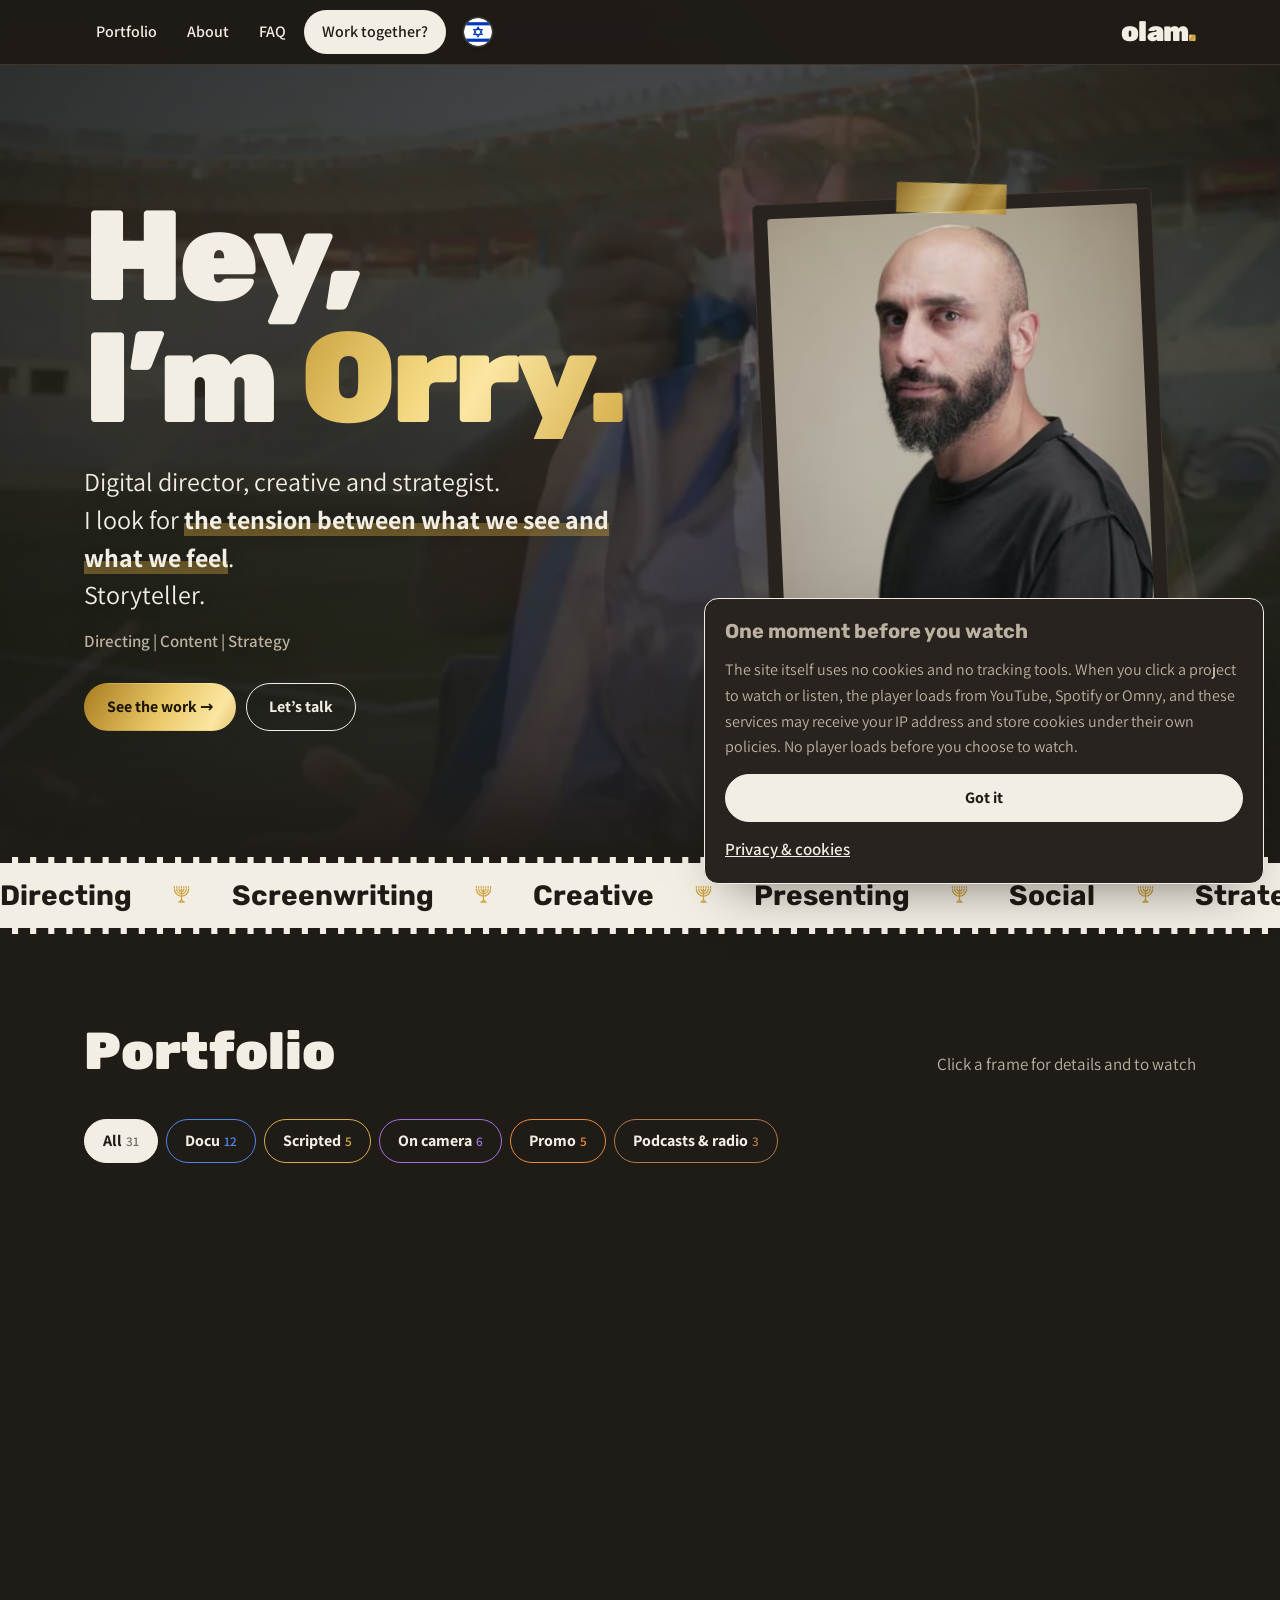
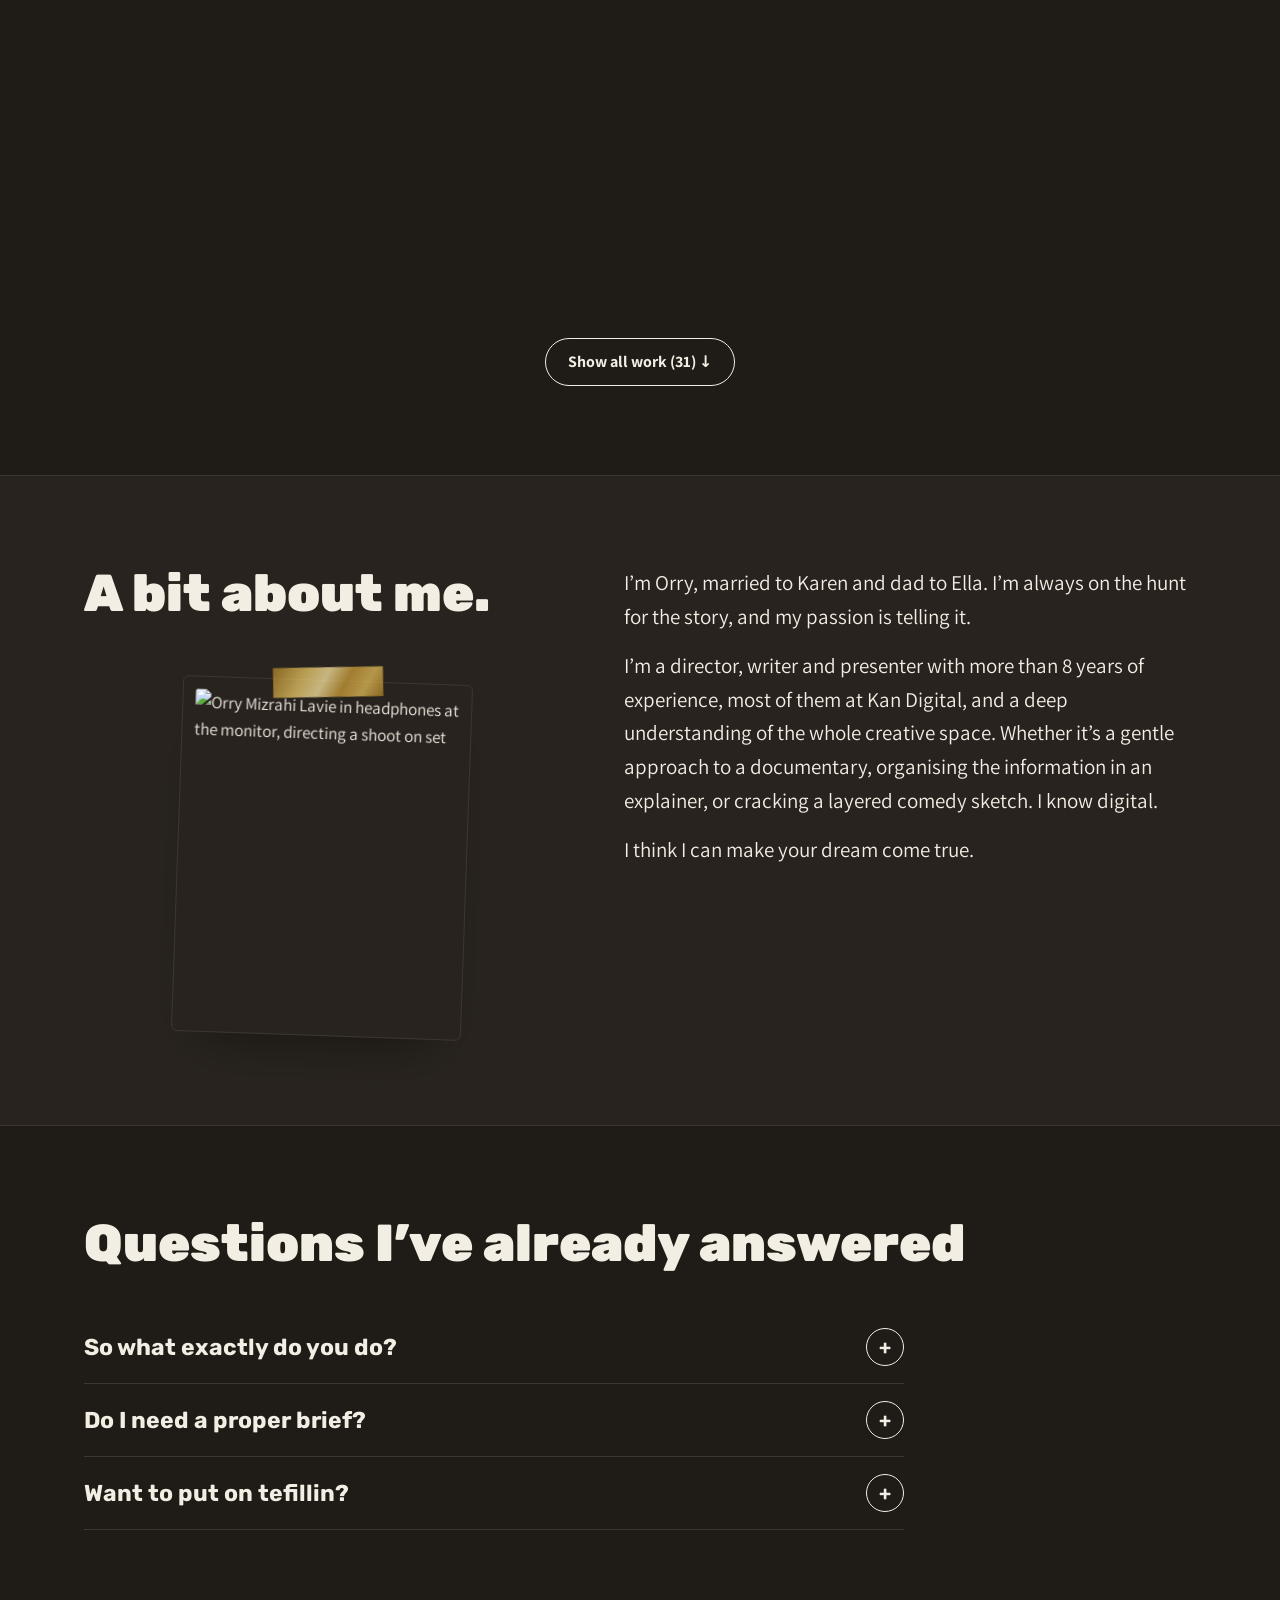
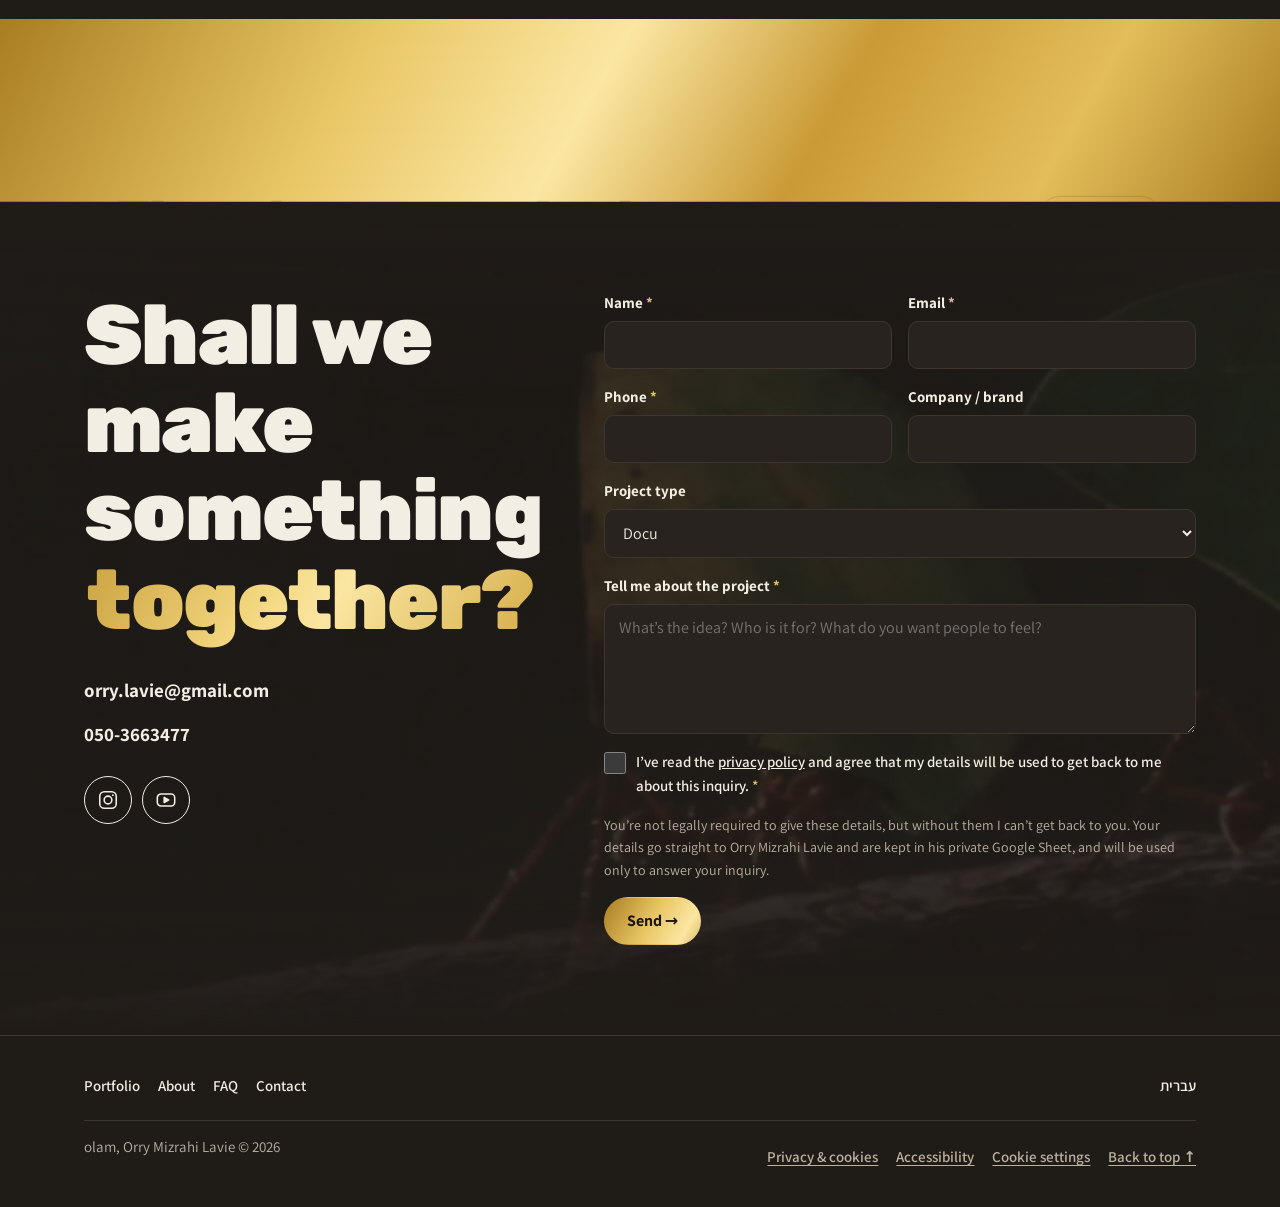
==== commit 06bad5af: "Add files via upload" ====
--- a/en/index.html
+++ b/en/index.html
@@ -8,7 +8,7 @@
 <meta content="dark" name="color-scheme"/>
 <!--seo:start-->
 <title>Orry Mizrahi Lavie | Digital Directing &amp; Creative</title>
-<meta name="description" content="Orry Mizrahi Lavie is a digital director, screenwriter and creative with 8+ years at Kan. Documentaries, sketches, presenting, podcasts and promos.">
+<meta name="description" content="Orry Mizrahi Lavie is a digital director, screenwriter and creative with 8+ years at Kan. Documentaries, sketches, presenting, podcasts and promos. Watch the work and let’s make something together.">
 <meta name="robots" content="index, follow, max-image-preview:large">
 <meta name="author" content="Orry Mizrahi Lavie">
 <meta http-equiv="Content-Security-Policy" content="upgrade-insecure-requests">
@@ -19,7 +19,7 @@
 <meta property="og:type" content="profile">
 <meta property="og:site_name" content="olam">
 <meta property="og:title" content="Orry Mizrahi Lavie | Digital Directing &amp; Creative">
-<meta property="og:description" content="Orry Mizrahi Lavie is a digital director, screenwriter and creative with 8+ years at Kan. Documentaries, sketches, presenting, podcasts and promos.">
+<meta property="og:description" content="Orry Mizrahi Lavie is a digital director, screenwriter and creative with 8+ years at Kan. Documentaries, sketches, presenting, podcasts and promos. Watch the work and let’s make something together.">
 <meta property="og:url" content="https://www.your-domain.co.il/en/">
 <meta property="og:image" content="https://www.your-domain.co.il/images/og-image.jpg">
 <meta property="og:image:width" content="1200">
@@ -31,38 +31,41 @@
 <meta property="profile:last_name" content="Mizrahi Lavie">
 <meta name="twitter:card" content="summary_large_image">
 <meta name="twitter:title" content="Orry Mizrahi Lavie | Digital Directing &amp; Creative">
-<meta name="twitter:description" content="Orry Mizrahi Lavie is a digital director, screenwriter and creative with 8+ years at Kan. Documentaries, sketches, presenting, podcasts and promos.">
+<meta name="twitter:description" content="Orry Mizrahi Lavie is a digital director, screenwriter and creative with 8+ years at Kan. Documentaries, sketches, presenting, podcasts and promos. Watch the work and let’s make something together.">
 <meta name="twitter:image" content="https://www.your-domain.co.il/images/og-image.jpg">
-<link rel="icon" href="../favicon.ico?v=202611242115b" sizes="any">
-<link rel="icon" type="image/png" sizes="32x32" href="../images/favicon-32.png?v=202611242115b">
-<link rel="icon" type="image/png" sizes="192x192" href="../images/icon-192.png?v=202611242115b">
-<link rel="apple-touch-icon" href="../images/apple-touch-icon.png?v=202611242115b">
+<link rel="icon" href="../favicon.ico?v=202611250310b" sizes="any">
+<link rel="icon" type="image/png" sizes="32x32" href="../images/favicon-32.png?v=202611250310b">
+<link rel="icon" type="image/png" sizes="192x192" href="../images/icon-192.png?v=202611250310b">
+<link rel="apple-touch-icon" href="../images/apple-touch-icon.png?v=202611250310b">
 <link rel="preload" as="image" type="image/avif" imagesrcset="../images/orry-400.avif 400w, ../images/orry-800.avif 800w" imagesizes="(max-width: 600px) 78vw, 400px" fetchpriority="high">
+<link rel="preload" as="image" type="image/webp" href="../videos/hero-poster-sm.webp" media="(max-width: 760px)" fetchpriority="high">
+<link rel="preload" as="image" type="image/webp" href="../videos/hero-poster.webp" media="(min-width: 761px)" fetchpriority="high">
 <link rel="preload" as="font" type="font/woff2" href="../fonts/rubik-latin-900-normal.woff2" crossorigin>
 <link rel="preload" as="font" type="font/woff2" href="../fonts/rubik-latin-700-normal.woff2" crossorigin>
 <link rel="preload" as="font" type="font/woff2" href="../fonts/assistant-latin-400-normal.woff2" crossorigin>
 <link rel="preload" as="font" type="font/woff2" href="../fonts/assistant-latin-600-normal.woff2" crossorigin>
 <link rel="preload" as="font" type="font/woff2" href="../fonts/assistant-latin-700-normal.woff2" crossorigin>
 
-<script type="application/ld+json">{"@context":"https://schema.org","@graph":[{"@type":"Person","@id":"https://www.your-domain.co.il/#person","name":"Orry Mizrahi Lavie","alternateName":["Orry Mizrahi Lavie","Orry Lavie","אורי לביא","אורי מזרחי לביא"],"jobTitle":"Digital director, screenwriter and creative","description":"Orry Mizrahi Lavie is a digital director, screenwriter and creative with 8+ years at Kan. Documentaries, sketches, presenting, podcasts and promos.","url":"https://www.your-domain.co.il/","image":"https://www.your-domain.co.il/images/orry-800.jpg","email":"mailto:orry.lavie@gmail.com","sameAs":["https://www.instagram.com/orryla_/","https://www.youtube.com/@orryla"],"knowsAbout":["בימוי","כתיבה","הגשה","תחקיר","אסטרטגיית תוכן","Directing","Documentary","Content strategy","Social media"]},{"@type":"WebSite","@id":"https://www.your-domain.co.il/#website","url":"https://www.your-domain.co.il/","name":"olam","alternateName":"אורי מזרחי לביא","inLanguage":["he","en"],"publisher":{"@id":"https://www.your-domain.co.il/#person"}},{"@type":"ProfilePage","@id":"https://www.your-domain.co.il/en/#webpage","url":"https://www.your-domain.co.il/en/","name":"Orry Mizrahi Lavie | Digital Directing & Creative","description":"Orry Mizrahi Lavie is a digital director, screenwriter and creative with 8+ years at Kan. Documentaries, sketches, presenting, podcasts and promos.","inLanguage":"en","isPartOf":{"@id":"https://www.your-domain.co.il/#website"},"mainEntity":{"@id":"https://www.your-domain.co.il/#person"},"primaryImageOfPage":{"@type":"ImageObject","url":"https://www.your-domain.co.il/images/og-image.jpg","width":1200,"height":630}},{"@type":"ItemList","@id":"https://www.your-domain.co.il/en/#work","name":"Work","numberOfItems":31,"itemListElement":[{"@type":"ListItem","position":1,"item":{"@type":"CreativeWork","name":"Instagram Blocked Rotem","url":"https://www.youtube.com/watch?v=dPL7OrazVGw","inLanguage":"he","creator":{"@id":"https://www.your-domain.co.il/#person"},"publisher":{"@type":"Organization","name":"Kan Digital"},"description":"So she set out on a philosophical journey in search of her authentic identity."}},{"@type":"ListItem","position":2,"item":{"@type":"CreativeWork","name":"An Exercise in Connection: Two Mothers of Hostages Sit Down to Talk","url":"https://www.youtube.com/watch?v=D3igZF82xqc","inLanguage":"he","creator":{"@id":"https://www.your-domain.co.il/#person"},"publisher":{"@type":"Organization","name":"Kan Digital"},"description":"2 mothers. 2 hostages. 2 approaches. One worry. (Filmed during the hostage-deal negotiations, February 2024)"}},{"@type":"ListItem","position":3,"item":{"@type":"CreativeWork","name":"The Story of Solica the Righteous","url":"https://www.youtube.com/watch?v=26YPxgVhWHA","inLanguage":"he","creator":{"@id":"https://www.your-domain.co.il/#person"},"publisher":{"@type":"Organization","name":"Kan Digital"},"description":"Lalla Solica was a young Jewish woman accused of renouncing Islam in 19th-century Morocco. Even when she was sentenced to death, she refused to abandon her Judaism. Sol, a legend that really happened."}},{"@type":"ListItem","position":4,"item":{"@type":"CreativeWork","name":"One House in Khan Younis","url":"https://www.youtube.com/watch?v=dgCvfAUChp8","inLanguage":"he","creator":{"@id":"https://www.your-domain.co.il/#person"},"publisher":{"@type":"Organization","name":"Kan Digital"},"description":"A special 18-day documentary project in one house, following the people of the war while they’re not fighting. Khan Younis “Big Brother”, if you will."}},{"@type":"ListItem","position":5,"item":{"@type":"CreativeWork","name":"Oketz Says Goodbye to Taiga","url":"https://www.youtube.com/watch?v=H4aGqiXSyHM","inLanguage":"he","creator":{"@id":"https://www.your-domain.co.il/#person"},"publisher":{"@type":"Organization","name":"Kan Digital"},"description":"Taiga was the last Israeli dog of the Oketz unit. On his final mission he exposed terrorists and saved lives, moments before he was killed. A farewell to a hero."}},{"@type":"ListItem","position":6,"item":{"@type":"CreativeWork","name":"Forever Yellow and Black: A Special Memorial Project","url":"https://www.youtube.com/watch?v=A8Bx1oX_Tls","inLanguage":"he","creator":{"@id":"https://www.your-domain.co.il/#person"},"publisher":{"@type":"Organization","name":"Beitar Jerusalem"},"description":"3 murdered. 3 stories. One love."}},{"@type":"ListItem","position":7,"item":{"@type":"CreativeWork","name":"The Jewish Priest","url":"https://www.youtube.com/watch?v=ECtKswTCMog","inLanguage":"he","creator":{"@id":"https://www.your-domain.co.il/#person"},"publisher":{"@type":"Organization","name":"Kan Digital"},"description":"He trained for the priesthood after the Holocaust, rose high and was even in contact with the Pope, but he never forgot the blood running through his veins. The story of the Jewish priest from Jaffa."}},{"@type":"ListItem","position":8,"item":{"@type":"CreativeWork","name":"20 Years Since the 5-0 Over Austria","url":"https://www.youtube.com/watch?v=SDehhNoGnCc","inLanguage":"he","creator":{"@id":"https://www.your-domain.co.il/#person"},"publisher":{"@type":"Organization","name":"Kan Digital"},"description":"A reunion of the stars of one of the greatest performances in the history of Israel’s national football team."}},{"@type":"ListItem","position":9,"item":{"@type":"CreativeWork","name":"An Exercise in Connection: A Haredi Man and a Reservist","url":"https://www.youtube.com/watch?v=3DyWmEZj5ww","inLanguage":"he","creator":{"@id":"https://www.your-domain.co.il/#person"},"publisher":{"@type":"Organization","name":"Kan Digital"},"description":"On one side, a reservist from the religious-Zionist community; on the other, a Haredi man who is a former combat soldier himself. On the draft, on Judaism and on the people of Israel."}},{"@type":"ListItem","position":10,"item":{"@type":"CreativeWork","name":"Kan Oraita: The Day of Remembrance Is Rosh Hashanah","url":"https://www.youtube.com/watch?v=SWNimXa5VVQ","inLanguage":"he","creator":{"@id":"https://www.your-domain.co.il/#person"},"publisher":{"@type":"Organization","name":"Kan Digital"},"description":"Long before the phrase took on its sad Zionist meaning, the Day of Remembrance was actually humanity’s birthday."}},{"@type":"ListItem","position":11,"item":{"@type":"CreativeWork","name":"Moran Atias Is Fed Up With Women’s Organizations’ Hypocrisy After October 7","url":"https://www.youtube.com/watch?v=HDm-RX-XSmU","inLanguage":"he","creator":{"@id":"https://www.your-domain.co.il/#person"},"publisher":{"@type":"Organization","name":"Kan Digital"},"description":"Moran Atias cries out to the hypocritical hearts of women’s organizations around the world after the atrocities of October 7."}},{"@type":"ListItem","position":12,"item":{"@type":"CreativeWork","name":"Hanna Azoulay Hasfari Speaks to the Moroccan People. In Moroccan.","url":"https://www.youtube.com/watch?v=bPlpKjMCzfw","inLanguage":"he","creator":{"@id":"https://www.your-domain.co.il/#person"},"publisher":{"@type":"Organization","name":"Kan Digital"},"description":"Hanna Azoulay Hasfari addresses the Moroccan people in their own language, telling the story of October 7 from an angle they probably haven’t heard yet."}},{"@type":"ListItem","position":13,"item":{"@type":"CreativeWork","name":"Men’s Day","url":"https://www.youtube.com/watch?v=Y2JkuJQf6wQ","inLanguage":"he","creator":{"@id":"https://www.your-domain.co.il/#person"},"publisher":{"@type":"Organization","name":"Kan Digital"},"description":"What does a job interview look like in an upside-down world?"}},{"@type":"ListItem","position":14,"item":{"@type":"CreativeWork","name":"A Farewell Party for 2023: The Year That Wouldn’t Leave","url":"https://www.youtube.com/watch?v=tw7QVt88N44","inLanguage":"he","creator":{"@id":"https://www.your-domain.co.il/#person"},"publisher":{"@type":"Organization","name":"Kan Digital"},"description":"December 31st. 2023, the year that brought us the protests and the war, is about to end, but 2024 refuses to come out. And what does 1973 have to say about it? A party of years."}},{"@type":"ListItem","position":15,"item":{"@type":"CreativeWork","name":"Thoughts: A Massage in Wartime","url":"https://www.youtube.com/watch?v=2F-gCksMRdY","inLanguage":"he","creator":{"@id":"https://www.your-domain.co.il/#person"},"publisher":{"@type":"Organization","name":"Kan Digital"},"description":"Ruth feels a little uneasy enjoying a massage during the war, but the voucher expires in two days."}},{"@type":"ListItem","position":16,"item":{"@type":"CreativeWork","name":"Rewriting the Ten Plagues","url":"https://www.youtube.com/watch?v=d8nl7FoIrKs","inLanguage":"he","creator":{"@id":"https://www.your-domain.co.il/#person"},"publisher":{"@type":"Organization","name":"Kan Digital"},"description":"Like everything else, the Ten Plagues of Egypt need a refresh (or not)."}},{"@type":"ListItem","position":17,"item":{"@type":"CreativeWork","name":"The Intervention","url":"https://www.youtube.com/watch?v=ODbxRt-jGAk","inLanguage":"he","creator":{"@id":"https://www.your-domain.co.il/#person"},"publisher":{"@type":"Organization","name":"Kan Digital"},"description":"The office crew agreed to stop ordering food, but Michael didn’t keep his promise."}},{"@type":"ListItem","position":18,"item":{"@type":"CreativeWork","name":"What’s the Story of Eliezer Ben-Yehuda?","url":"https://www.youtube.com/watch?v=ASVu9JXJBBc","inLanguage":"he","creator":{"@id":"https://www.your-domain.co.il/#person"},"publisher":{"@type":"Organization","name":"Kan Digital"},"description":"How far did the man who revived Hebrew go for his vision?"}},{"@type":"ListItem","position":19,"item":{"@type":"CreativeWork","name":"How Did the Japanese Shape Mizrahi Music in Israel?","url":"https://www.youtube.com/watch?v=8Fe0RkiWvkw","inLanguage":"he","creator":{"@id":"https://www.your-domain.co.il/#person"},"publisher":{"@type":"Organization","name":"Kan Digital"},"description":"An amazing technological revolution on one side of the world led to an equally amazing social and cultural revolution on the other."}},{"@type":"ListItem","position":20,"item":{"@type":"CreativeWork","name":"Don’t Breed in November","url":"https://www.youtube.com/watch?v=7bj1FphLXR4","inLanguage":"he","creator":{"@id":"https://www.your-domain.co.il/#person"},"publisher":{"@type":"Organization","name":"Kan Digital"},"description":"Kids born over the summer break have unfinished business with their birthdays, so we found them an alternative."}},{"@type":"ListItem","position":21,"item":{"@type":"CreativeWork","name":"What’s the Story of the Y2K Bug?","url":"https://www.youtube.com/watch?v=5-gH_q7OWbU","inLanguage":"he","creator":{"@id":"https://www.your-domain.co.il/#person"},"publisher":{"@type":"Organization","name":"Kan Digital"},"description":"It was supposed to be the biggest disaster humanity had ever known. Or maybe a crazy opening shot for the age of fake news?"}},{"@type":"ListItem","position":22,"item":{"@type":"CreativeWork","name":"Who’s Afraid of the Jerusalem Monster?","url":"https://www.youtube.com/watch?v=2EUEoh2fywM","inLanguage":"he","creator":{"@id":"https://www.your-domain.co.il/#person"},"publisher":{"@type":"Organization","name":"Kan Digital"},"description":"Painted black and white, with a hollow that looks like a womb and 3 steep red slides. Meet the Monster, the one every Jerusalemite has a memory of."}},{"@type":"ListItem","position":23,"item":{"@type":"CreativeWork","name":"Why Do We Only P**p at Home?","url":"https://www.youtube.com/watch?v=PwqSX5168x0","inLanguage":"he","creator":{"@id":"https://www.your-domain.co.il/#person"},"publisher":{"@type":"Organization","name":"Kan Digital"},"description":"“Safe toilet” syndrome: why does it happen? And where did it come from?"}},{"@type":"ListItem","position":24,"item":{"@type":"CreativeWork","name":"25 Years Later, Haim Tzinovitz Burns Again","url":"https://open.spotify.com/episode/68VsX7Rmlx4GBbswowqpzL","inLanguage":"he","creator":{"@id":"https://www.your-domain.co.il/#person"},"publisher":{"@type":"Organization","name":"Kan Gimel"},"description":"The HaSaruf project was “the biggest cultural attack in Israel,” and it carried a lot of anger and frustration. A quarter of a century and an EP later, Tzinovitz sits down to talk."}},{"@type":"ListItem","position":25,"item":{"@type":"CreativeWork","name":"Back to Nova","url":"https://omny.fm/shows/mizadimandmarathons88/61dd2fe8-7342-472d-bcfb-b0b800f9c82d","inLanguage":"he","creator":{"@id":"https://www.your-domain.co.il/#person"},"publisher":{"@type":"Organization","name":"Kan 88"},"description":"A musical memory journey between the stories that tore our hearts apart and the music that mends them a little. A hug for the grieving trance tribe (November 2023)."}},{"@type":"ListItem","position":26,"item":{"@type":"CreativeWork","name":"Now You’re Talking","url":"https://open.spotify.com/show/13dElT81nLEUlsX9FgPStN","inLanguage":"he","creator":{"@id":"https://www.your-domain.co.il/#person"},"publisher":{"@type":"Organization","name":"Kan Podcasts"},"description":"Between society’s expectations and the demands of evolution; between power and competition and sensitivity and anxiety; between image and lies. Orry Lavie and the late psychologist Dr. Gabriel Bukobza talk openly about the subject men talk about least: men."}},{"@type":"ListItem","position":27,"item":{"@type":"CreativeWork","name":"The 2026 World Cup Is Coming to Kan!","url":"https://www.youtube.com/watch?v=s7zHZhwwa4k","inLanguage":"he","creator":{"@id":"https://www.your-domain.co.il/#person"},"publisher":{"@type":"Organization","name":"Kan Digital"}}},{"@type":"ListItem","position":28,"item":{"@type":"CreativeWork","name":"New: Comedy BOX!","url":"https://www.youtube.com/watch?v=XrSV1HlLrpw","inLanguage":"he","creator":{"@id":"https://www.your-domain.co.il/#person"},"publisher":{"@type":"Organization","name":"Kan Digital"}}},{"@type":"ListItem","position":29,"item":{"@type":"CreativeWork","name":"Uri Gavriel Presents: The Hive, a Radio Drama","url":"https://www.youtube.com/watch?v=SmJgRgJIQyE","inLanguage":"he","creator":{"@id":"https://www.your-domain.co.il/#person"},"publisher":{"@type":"Organization","name":"Kan Digital"}}},{"@type":"ListItem","position":30,"item":{"@type":"CreativeWork","name":"Go Remember: A Podcast About the Holocaust From the Moment It Ended","url":"https://www.youtube.com/watch?v=KPQhVAbs-ug","inLanguage":"he","creator":{"@id":"https://www.your-domain.co.il/#person"},"publisher":{"@type":"Organization","name":"Kan Digital"}}},{"@type":"ListItem","position":31,"item":{"@type":"CreativeWork","name":"Moriah Company: 2025 Year in Review","url":"https://www.youtube.com/watch?v=7xqLVI5d7aQ","inLanguage":"he","creator":{"@id":"https://www.your-domain.co.il/#person"},"publisher":{"@type":"Organization","name":"Moriah Company"}}}]}]}</script>
+<script type="application/ld+json">{"@context":"https://schema.org","@graph":[{"@type":"Person","@id":"https://www.your-domain.co.il/#person","name":"Orry Mizrahi Lavie","alternateName":["Orry Mizrahi Lavie","Orry Lavie","אורי לביא","אורי מזרחי לביא"],"jobTitle":"Digital director, screenwriter and creative","description":"Orry Mizrahi Lavie is a digital director, screenwriter and creative with 8+ years at Kan. Documentaries, sketches, presenting, podcasts and promos. Watch the work and let’s make something together.","url":"https://www.your-domain.co.il/","image":"https://www.your-domain.co.il/images/orry-800.jpg","email":"mailto:orry.lavie@gmail.com","sameAs":["https://www.instagram.com/orryla_/","https://www.youtube.com/@orryla"],"knowsAbout":["בימוי","כתיבה","הגשה","תחקיר","אסטרטגיית תוכן","Directing","Documentary","Content strategy","Social media"]},{"@type":"WebSite","@id":"https://www.your-domain.co.il/#website","url":"https://www.your-domain.co.il/","name":"olam","alternateName":"אורי מזרחי לביא","inLanguage":["he","en"],"publisher":{"@id":"https://www.your-domain.co.il/#person"}},{"@type":"ProfilePage","@id":"https://www.your-domain.co.il/en/#webpage","url":"https://www.your-domain.co.il/en/","name":"Orry Mizrahi Lavie | Digital Directing & Creative","description":"Orry Mizrahi Lavie is a digital director, screenwriter and creative with 8+ years at Kan. Documentaries, sketches, presenting, podcasts and promos. Watch the work and let’s make something together.","inLanguage":"en","isPartOf":{"@id":"https://www.your-domain.co.il/#website"},"mainEntity":{"@id":"https://www.your-domain.co.il/#person"},"primaryImageOfPage":{"@type":"ImageObject","url":"https://www.your-domain.co.il/images/og-image.jpg","width":1200,"height":630}},{"@type":"ItemList","@id":"https://www.your-domain.co.il/en/#work","name":"Portfolio","numberOfItems":31,"itemListElement":[{"@type":"ListItem","position":1,"item":{"@type":"CreativeWork","name":"Instagram Blocked Rotem","url":"https://www.youtube.com/watch?v=dPL7OrazVGw","inLanguage":"he","creator":{"@id":"https://www.your-domain.co.il/#person"},"publisher":{"@type":"Organization","name":"Kan Digital"},"description":"So she set out on a philosophical journey in search of her authentic identity."}},{"@type":"ListItem","position":2,"item":{"@type":"CreativeWork","name":"An Exercise in Connection: Two Mothers of Hostages Sit Down to Talk","url":"https://www.youtube.com/watch?v=D3igZF82xqc","inLanguage":"he","creator":{"@id":"https://www.your-domain.co.il/#person"},"publisher":{"@type":"Organization","name":"Kan Digital"},"description":"2 mothers. 2 hostages. 2 approaches. One worry. (Filmed during the hostage-deal negotiations, February 2024)"}},{"@type":"ListItem","position":3,"item":{"@type":"CreativeWork","name":"The Story of Solica the Righteous","url":"https://www.youtube.com/watch?v=26YPxgVhWHA","inLanguage":"he","creator":{"@id":"https://www.your-domain.co.il/#person"},"publisher":{"@type":"Organization","name":"Kan Digital"},"description":"Lalla Solica was a young Jewish woman accused of renouncing Islam in 19th-century Morocco. Even when she was sentenced to death, she refused to abandon her Judaism. Sol, a legend that really happened."}},{"@type":"ListItem","position":4,"item":{"@type":"CreativeWork","name":"One House in Khan Younis","url":"https://www.youtube.com/watch?v=dgCvfAUChp8","inLanguage":"he","creator":{"@id":"https://www.your-domain.co.il/#person"},"publisher":{"@type":"Organization","name":"Kan Digital"},"description":"A special 18-day documentary project in one house, following the people of the war while they’re not fighting. Khan Younis “Big Brother”, if you will."}},{"@type":"ListItem","position":5,"item":{"@type":"CreativeWork","name":"Oketz Says Goodbye to Taiga","url":"https://www.youtube.com/watch?v=H4aGqiXSyHM","inLanguage":"he","creator":{"@id":"https://www.your-domain.co.il/#person"},"publisher":{"@type":"Organization","name":"Kan Digital"},"description":"Taiga was the last Israeli dog of the Oketz unit. On his final mission he exposed terrorists and saved lives, moments before he was killed. A farewell to a hero."}},{"@type":"ListItem","position":6,"item":{"@type":"CreativeWork","name":"Forever Yellow and Black: A Special Memorial Project","url":"https://www.youtube.com/watch?v=A8Bx1oX_Tls","inLanguage":"he","creator":{"@id":"https://www.your-domain.co.il/#person"},"publisher":{"@type":"Organization","name":"Beitar Jerusalem"},"description":"3 murdered. 3 stories. One love."}},{"@type":"ListItem","position":7,"item":{"@type":"CreativeWork","name":"The Jewish Priest","url":"https://www.youtube.com/watch?v=ECtKswTCMog","inLanguage":"he","creator":{"@id":"https://www.your-domain.co.il/#person"},"publisher":{"@type":"Organization","name":"Kan Digital"},"description":"He trained for the priesthood after the Holocaust, rose high and was even in contact with the Pope, but he never forgot the blood running through his veins. The story of the Jewish priest from Jaffa."}},{"@type":"ListItem","position":8,"item":{"@type":"CreativeWork","name":"20 Years Since the 5-0 Over Austria","url":"https://www.youtube.com/watch?v=SDehhNoGnCc","inLanguage":"he","creator":{"@id":"https://www.your-domain.co.il/#person"},"publisher":{"@type":"Organization","name":"Kan Digital"},"description":"A reunion of the stars of one of the greatest performances in the history of Israel’s national football team."}},{"@type":"ListItem","position":9,"item":{"@type":"CreativeWork","name":"An Exercise in Connection: A Haredi Man and a Reservist","url":"https://www.youtube.com/watch?v=3DyWmEZj5ww","inLanguage":"he","creator":{"@id":"https://www.your-domain.co.il/#person"},"publisher":{"@type":"Organization","name":"Kan Digital"},"description":"On one side, a reservist from the religious-Zionist community; on the other, a Haredi man who is a former combat soldier himself. On the draft, on Judaism and on the people of Israel."}},{"@type":"ListItem","position":10,"item":{"@type":"CreativeWork","name":"Kan Oraita: The Day of Remembrance Is Rosh Hashanah","url":"https://www.youtube.com/watch?v=SWNimXa5VVQ","inLanguage":"he","creator":{"@id":"https://www.your-domain.co.il/#person"},"publisher":{"@type":"Organization","name":"Kan Digital"},"description":"Long before the phrase took on its sad Zionist meaning, the Day of Remembrance was actually humanity’s birthday."}},{"@type":"ListItem","position":11,"item":{"@type":"CreativeWork","name":"Moran Atias Is Fed Up With Women’s Organizations’ Hypocrisy After October 7","url":"https://www.youtube.com/watch?v=HDm-RX-XSmU","inLanguage":"he","creator":{"@id":"https://www.your-domain.co.il/#person"},"publisher":{"@type":"Organization","name":"Kan Digital"},"description":"Moran Atias cries out to the hypocritical hearts of women’s organizations around the world after the atrocities of October 7."}},{"@type":"ListItem","position":12,"item":{"@type":"CreativeWork","name":"Hanna Azoulay Hasfari Speaks to the Moroccan People. In Moroccan.","url":"https://www.youtube.com/watch?v=bPlpKjMCzfw","inLanguage":"he","creator":{"@id":"https://www.your-domain.co.il/#person"},"publisher":{"@type":"Organization","name":"Kan Digital"},"description":"Hanna Azoulay Hasfari addresses the Moroccan people in their own language, telling the story of October 7 from an angle they probably haven’t heard yet."}},{"@type":"ListItem","position":13,"item":{"@type":"CreativeWork","name":"Men’s Day","url":"https://www.youtube.com/watch?v=Y2JkuJQf6wQ","inLanguage":"he","creator":{"@id":"https://www.your-domain.co.il/#person"},"publisher":{"@type":"Organization","name":"Kan Digital"},"description":"What does a job interview look like in an upside-down world?"}},{"@type":"ListItem","position":14,"item":{"@type":"CreativeWork","name":"A Farewell Party for 2023: The Year That Wouldn’t Leave","url":"https://www.youtube.com/watch?v=tw7QVt88N44","inLanguage":"he","creator":{"@id":"https://www.your-domain.co.il/#person"},"publisher":{"@type":"Organization","name":"Kan Digital"},"description":"December 31st. 2023, the year that brought us the protests and the war, is about to end, but 2024 refuses to come out. And what does 1973 have to say about it? A party of years."}},{"@type":"ListItem","position":15,"item":{"@type":"CreativeWork","name":"Thoughts: A Massage in Wartime","url":"https://www.youtube.com/watch?v=2F-gCksMRdY","inLanguage":"he","creator":{"@id":"https://www.your-domain.co.il/#person"},"publisher":{"@type":"Organization","name":"Kan Digital"},"description":"Ruth feels a little uneasy enjoying a massage during the war, but the voucher expires in two days."}},{"@type":"ListItem","position":16,"item":{"@type":"CreativeWork","name":"Rewriting the Ten Plagues","url":"https://www.youtube.com/watch?v=d8nl7FoIrKs","inLanguage":"he","creator":{"@id":"https://www.your-domain.co.il/#person"},"publisher":{"@type":"Organization","name":"Kan Digital"},"description":"Like everything else, the Ten Plagues of Egypt need a refresh (or not)."}},{"@type":"ListItem","position":17,"item":{"@type":"CreativeWork","name":"The Intervention","url":"https://www.youtube.com/watch?v=ODbxRt-jGAk","inLanguage":"he","creator":{"@id":"https://www.your-domain.co.il/#person"},"publisher":{"@type":"Organization","name":"Kan Digital"},"description":"The office crew agreed to stop ordering food, but Michael didn’t keep his promise."}},{"@type":"ListItem","position":18,"item":{"@type":"CreativeWork","name":"What’s the Story of Eliezer Ben-Yehuda?","url":"https://www.youtube.com/watch?v=ASVu9JXJBBc","inLanguage":"he","creator":{"@id":"https://www.your-domain.co.il/#person"},"publisher":{"@type":"Organization","name":"Kan Digital"},"description":"How far did the man who revived Hebrew go for his vision?"}},{"@type":"ListItem","position":19,"item":{"@type":"CreativeWork","name":"How Did the Japanese Shape Mizrahi Music in Israel?","url":"https://www.youtube.com/watch?v=8Fe0RkiWvkw","inLanguage":"he","creator":{"@id":"https://www.your-domain.co.il/#person"},"publisher":{"@type":"Organization","name":"Kan Digital"},"description":"An amazing technological revolution on one side of the world led to an equally amazing social and cultural revolution on the other."}},{"@type":"ListItem","position":20,"item":{"@type":"CreativeWork","name":"Don’t Breed in November","url":"https://www.youtube.com/watch?v=7bj1FphLXR4","inLanguage":"he","creator":{"@id":"https://www.your-domain.co.il/#person"},"publisher":{"@type":"Organization","name":"Kan Digital"},"description":"Kids born over the summer break have unfinished business with their birthdays, so we found them an alternative."}},{"@type":"ListItem","position":21,"item":{"@type":"CreativeWork","name":"What’s the Story of the Y2K Bug?","url":"https://www.youtube.com/watch?v=5-gH_q7OWbU","inLanguage":"he","creator":{"@id":"https://www.your-domain.co.il/#person"},"publisher":{"@type":"Organization","name":"Kan Digital"},"description":"It was supposed to be the biggest disaster humanity had ever known. Or maybe a crazy opening shot for the age of fake news?"}},{"@type":"ListItem","position":22,"item":{"@type":"CreativeWork","name":"Who’s Afraid of the Jerusalem Monster?","url":"https://www.youtube.com/watch?v=2EUEoh2fywM","inLanguage":"he","creator":{"@id":"https://www.your-domain.co.il/#person"},"publisher":{"@type":"Organization","name":"Kan Digital"},"description":"Painted black and white, with a hollow that looks like a womb and 3 steep red slides. Meet the Monster, the one every Jerusalemite has a memory of."}},{"@type":"ListItem","position":23,"item":{"@type":"CreativeWork","name":"Why Do We Only P**p at Home?","url":"https://www.youtube.com/watch?v=PwqSX5168x0","inLanguage":"he","creator":{"@id":"https://www.your-domain.co.il/#person"},"publisher":{"@type":"Organization","name":"Kan Digital"},"description":"“Safe toilet” syndrome: why does it happen? And where did it come from?"}},{"@type":"ListItem","position":24,"item":{"@type":"CreativeWork","name":"25 Years Later, Haim Tzinovitz Burns Again","url":"https://open.spotify.com/episode/68VsX7Rmlx4GBbswowqpzL","inLanguage":"he","creator":{"@id":"https://www.your-domain.co.il/#person"},"publisher":{"@type":"Organization","name":"Kan Gimel"},"description":"The HaSaruf project was “the biggest cultural attack in Israel,” and it carried a lot of anger and frustration. A quarter of a century and an EP later, Tzinovitz sits down to talk."}},{"@type":"ListItem","position":25,"item":{"@type":"CreativeWork","name":"Back to Nova","url":"https://omny.fm/shows/mizadimandmarathons88/61dd2fe8-7342-472d-bcfb-b0b800f9c82d","inLanguage":"he","creator":{"@id":"https://www.your-domain.co.il/#person"},"publisher":{"@type":"Organization","name":"Kan 88"},"description":"A musical memory journey between the stories that tore our hearts apart and the music that mends them a little. A hug for the grieving trance tribe (November 2023)."}},{"@type":"ListItem","position":26,"item":{"@type":"CreativeWork","name":"Now You’re Talking","url":"https://open.spotify.com/show/13dElT81nLEUlsX9FgPStN","inLanguage":"he","creator":{"@id":"https://www.your-domain.co.il/#person"},"publisher":{"@type":"Organization","name":"Kan Podcasts"},"description":"Between society’s expectations and the demands of evolution; between power and competition and sensitivity and anxiety; between image and lies. Orry Lavie and the late psychologist Dr. Gabriel Bukobza talk openly about the subject men talk about least: men."}},{"@type":"ListItem","position":27,"item":{"@type":"CreativeWork","name":"The 2026 World Cup Is Coming to Kan!","url":"https://www.youtube.com/watch?v=s7zHZhwwa4k","inLanguage":"he","creator":{"@id":"https://www.your-domain.co.il/#person"},"publisher":{"@type":"Organization","name":"Kan Digital"}}},{"@type":"ListItem","position":28,"item":{"@type":"CreativeWork","name":"New: Comedy BOX!","url":"https://www.youtube.com/watch?v=XrSV1HlLrpw","inLanguage":"he","creator":{"@id":"https://www.your-domain.co.il/#person"},"publisher":{"@type":"Organization","name":"Kan Digital"}}},{"@type":"ListItem","position":29,"item":{"@type":"CreativeWork","name":"Uri Gavriel Presents: The Hive, a Radio Drama","url":"https://www.youtube.com/watch?v=SmJgRgJIQyE","inLanguage":"he","creator":{"@id":"https://www.your-domain.co.il/#person"},"publisher":{"@type":"Organization","name":"Kan Digital"}}},{"@type":"ListItem","position":30,"item":{"@type":"CreativeWork","name":"Go Remember: A Podcast About the Holocaust From the Moment It Ended","url":"https://www.youtube.com/watch?v=KPQhVAbs-ug","inLanguage":"he","creator":{"@id":"https://www.your-domain.co.il/#person"},"publisher":{"@type":"Organization","name":"Kan Digital"}}},{"@type":"ListItem","position":31,"item":{"@type":"CreativeWork","name":"Moriah Company: 2025 Year in Review","url":"https://www.youtube.com/watch?v=7xqLVI5d7aQ","inLanguage":"he","creator":{"@id":"https://www.your-domain.co.il/#person"},"publisher":{"@type":"Organization","name":"Moriah Company"}}}]}]}</script>
 <!--seo:end-->
-<!--css:start--><style>@font-face{font-family:"Rubik";font-style:normal;font-display:swap;font-weight:400;src:url(../fonts/rubik-hebrew-400-normal.woff2)format("woff2");unicode-range:U+0307-0308,U+0590-05FF,U+200C-2010,U+20AA,U+25CC,U+FB1D-FB4F}@font-face{font-family:"Rubik";font-style:normal;font-display:swap;font-weight:400;src:url(../fonts/rubik-latin-400-normal.woff2)format("woff2");unicode-range:U+0000-00FF,U+0131,U+0152-0153,U+02BB-02BC,U+02C6,U+02DA,U+02DC,U+0304,U+0308,U+0329,U+2000-206F,U+20AC,U+2122,U+2191,U+2193,U+2212,U+2215,U+FEFF,U+FFFD}@font-face{font-family:"Rubik";font-style:normal;font-display:swap;font-weight:500;src:url(../fonts/rubik-hebrew-500-normal.woff2)format("woff2");unicode-range:U+0307-0308,U+0590-05FF,U+200C-2010,U+20AA,U+25CC,U+FB1D-FB4F}@font-face{font-family:"Rubik";font-style:normal;font-display:swap;font-weight:500;src:url(../fonts/rubik-latin-500-normal.woff2)format("woff2");unicode-range:U+0000-00FF,U+0131,U+0152-0153,U+02BB-02BC,U+02C6,U+02DA,U+02DC,U+0304,U+0308,U+0329,U+2000-206F,U+20AC,U+2122,U+2191,U+2193,U+2212,U+2215,U+FEFF,U+FFFD}@font-face{font-family:"Rubik";font-style:normal;font-display:swap;font-weight:700;src:url(../fonts/rubik-hebrew-700-normal.woff2)format("woff2");unicode-range:U+0307-0308,U+0590-05FF,U+200C-2010,U+20AA,U+25CC,U+FB1D-FB4F}@font-face{font-family:"Rubik";font-style:normal;font-display:swap;font-weight:700;src:url(../fonts/rubik-latin-700-normal.woff2)format("woff2");unicode-range:U+0000-00FF,U+0131,U+0152-0153,U+02BB-02BC,U+02C6,U+02DA,U+02DC,U+0304,U+0308,U+0329,U+2000-206F,U+20AC,U+2122,U+2191,U+2193,U+2212,U+2215,U+FEFF,U+FFFD}@font-face{font-family:"Rubik";font-style:normal;font-display:swap;font-weight:900;src:url(../fonts/rubik-hebrew-900-normal.woff2)format("woff2");unicode-range:U+0307-0308,U+0590-05FF,U+200C-2010,U+20AA,U+25CC,U+FB1D-FB4F}@font-face{font-family:"Rubik";font-style:normal;font-display:swap;font-weight:900;src:url(../fonts/rubik-latin-900-normal.woff2)format("woff2");unicode-range:U+0000-00FF,U+0131,U+0152-0153,U+02BB-02BC,U+02C6,U+02DA,U+02DC,U+0304,U+0308,U+0329,U+2000-206F,U+20AC,U+2122,U+2191,U+2193,U+2212,U+2215,U+FEFF,U+FFFD}@font-face{font-family:"Assistant";font-style:normal;font-display:swap;font-weight:400;src:url(../fonts/assistant-hebrew-400-normal.woff2)format("woff2");unicode-range:U+0307-0308,U+0590-05FF,U+200C-2010,U+20AA,U+25CC,U+FB1D-FB4F}@font-face{font-family:"Assistant";font-style:normal;font-display:swap;font-weight:400;src:url(../fonts/assistant-latin-400-normal.woff2)format("woff2");unicode-range:U+0000-00FF,U+0131,U+0152-0153,U+02BB-02BC,U+02C6,U+02DA,U+02DC,U+0304,U+0308,U+0329,U+2000-206F,U+20AC,U+2122,U+2191,U+2193,U+2212,U+2215,U+FEFF,U+FFFD}@font-face{font-family:"Assistant";font-style:normal;font-display:swap;font-weight:600;src:url(../fonts/assistant-hebrew-600-normal.woff2)format("woff2");unicode-range:U+0307-0308,U+0590-05FF,U+200C-2010,U+20AA,U+25CC,U+FB1D-FB4F}@font-face{font-family:"Assistant";font-style:normal;font-display:swap;font-weight:600;src:url(../fonts/assistant-latin-600-normal.woff2)format("woff2");unicode-range:U+0000-00FF,U+0131,U+0152-0153,U+02BB-02BC,U+02C6,U+02DA,U+02DC,U+0304,U+0308,U+0329,U+2000-206F,U+20AC,U+2122,U+2191,U+2193,U+2212,U+2215,U+FEFF,U+FFFD}@font-face{font-family:"Assistant";font-style:normal;font-display:swap;font-weight:700;src:url(../fonts/assistant-hebrew-700-normal.woff2)format("woff2");unicode-range:U+0307-0308,U+0590-05FF,U+200C-2010,U+20AA,U+25CC,U+FB1D-FB4F}@font-face{font-family:"Assistant";font-style:normal;font-display:swap;font-weight:700;src:url(../fonts/assistant-latin-700-normal.woff2)format("woff2");unicode-range:U+0000-00FF,U+0131,U+0152-0153,U+02BB-02BC,U+02C6,U+02DA,U+02DC,U+0304,U+0308,U+0329,U+2000-206F,U+20AC,U+2122,U+2191,U+2193,U+2212,U+2215,U+FEFF,U+FFFD}:root{color-scheme:dark;--bg:#1f1b17;--ink:#f3eee3;--soft:#bcb2a2;--rule:#3d362e;--card:#28231e;--hot:#e2bf5c;--gold:#cfa443;--on-hot:#1c1504;--gold-fill:linear-gradient(120deg,#a97d22 0%,#e9c766 28%,#fbe6a2 46%,#c99a35 64%,#e3bd5a 82%,#a97d22 100%);--gold-text:linear-gradient(120deg,#c9a03e 0%,#f3d77f 40%,#fbe6a2 55%,#d4ab45 100%);--c1:#332d26;--c2:var(--gold-fill);--c3:#4058d6;--c4:#5d6b40;--c5:#463e33;--ease:cubic-bezier(.2,.7,.2,1)}:root[data-theme=light],:root[data-theme=dark]{color-scheme:dark}*{box-sizing:border-box;min-width:0;margin:0;padding:0}html{background:#1f1b17;overflow-x:clip;scroll-behavior:smooth;scroll-padding-top:76px}body{background:radial-gradient(1200px 700px at 85% -10%,rgba(207,164,67,.1),transparent 60%),radial-gradient(900px 600px at 0% 40%,rgba(255,240,210,.035),transparent 60%),var(--bg);background-attachment:fixed;color:var(--ink);font:17px/1.6 Assistant,system-ui,sans-serif;overflow-x:clip;-webkit-font-smoothing:antialiased}a{color:inherit}img{display:block;max-width:100%}h1,h2,h3,.disp{font-family:Rubik,Assistant,sans-serif;line-height:1.05;text-wrap:balance}.wrap{max-width:1240px;margin-inline:auto;padding-inline:max(5vw,16px)}.band{padding-block:clamp(48px,7vw,104px)}.sec-h{display:flex;flex-wrap:wrap;align-items:end;justify-content:space-between;gap:12px 24px;margin-bottom:clamp(24px,4vw,40px)}.sec-h h2{font-size:clamp(34px,5vw,52px);font-weight:900}.sec-h p{color:var(--soft);max-width:30em}:focus-visible{outline:3px solid var(--gold);outline-offset:3px;border-radius:6px}button{font:inherit;color:inherit;background:0 0;border:0;cursor:pointer}.bar{position:sticky;top:0;z-index:20;background:color-mix(in srgb,var(--bg) 88%,transparent);backdrop-filter:blur(12px);-webkit-backdrop-filter:blur(12px);border-bottom:1px solid var(--rule)}.bar .wrap{display:flex;align-items:center;justify-content:space-between;height:64px;gap:16px}.logo{font:900 28px/1 Rubik,sans-serif;text-decoration:none;letter-spacing:-.03em}.logo i{font-style:normal;background:var(--gold-fill);-webkit-background-clip:text;background-clip:text;color:transparent}.bar nav ul{display:flex;gap:6px;list-style:none;align-items:center}.bar nav a{display:inline-flex;align-items:center;min-height:44px;padding:0 12px;border-radius:999px;text-decoration:none;font-weight:600;font-size:16px}.bar nav a:hover{background:var(--rule)}.bar nav a.cta{background:var(--ink);color:var(--bg);padding:0 18px}.menu{display:none;order:-1;width:44px;height:44px;border:1px solid var(--rule);border-radius:50%;place-items:center;font-size:20px}.hero{padding-block:clamp(32px,6vw,80px) clamp(40px,6vw,72px)}.hero .wrap{display:grid;grid-template-columns:minmax(0,1.25fr) minmax(0,1fr);gap:clamp(28px,5vw,72px);align-items:center}.hi{font-size:clamp(56px,10vw,128px);font-weight:900;letter-spacing:-.02em;line-height:.95}.hi span{background:var(--gold-text);-webkit-background-clip:text;background-clip:text;color:transparent;padding-inline:.04em;display:inline-block;animation:wave 2.4s var(--ease) .6s 2}@keyframes wave{0%,to{transform:none}20%{transform:rotate(-8deg)}40%{transform:rotate(6deg)}60%{transform:rotate(-4deg)}}.lead{font-size:clamp(20px,2.2vw,26px);line-height:1.45;margin-top:24px;max-width:22em}.lead b{background:linear-gradient(transparent 62%,color-mix(in srgb,var(--gold) 45%,transparent) 62%)}.roles{color:var(--soft);margin-top:14px;font-weight:600}.hero-cta{display:flex;flex-wrap:wrap;gap:10px;margin-top:28px}.btn{display:inline-flex;align-items:center;gap:10px;min-height:48px;padding:0 22px;border-radius:999px;border:1.5px solid var(--ink);font-weight:700;text-decoration:none;font-size:16px;white-space:nowrap;transition:transform .2s var(--ease),background .2s}.btn:hover{transform:translateY(-2px)}.btn.hot{background:var(--gold-fill);background-size:200% 100%;border-color:transparent;color:var(--on-hot);transition:transform .2s var(--ease),background-position .6s var(--ease)}.btn.hot:hover{background-position:100%0}.frame{position:relative;justify-self:center;width:min(100%,400px);padding:14px 14px 56px;background:var(--card);border:1px solid var(--rule);border-radius:6px;transform:rotate(2.5deg);box-shadow:0 30px 50px -28px rgba(0,0,0,.45)}.frame img{aspect-ratio:4/5;width:100%;height:auto;object-fit:cover;object-position:center 20%;border-radius:3px}.frame figcaption{position:absolute;inset-inline:14px;bottom:14px;font:700 17px Rubik,sans-serif;display:flex;justify-content:space-between}.frame figcaption small{color:var(--soft);font:600 14px Assistant,sans-serif}.tape{position:absolute;top:-14px;inset-inline-start:50%;translate:50%0;width:110px;height:30px;background:var(--gold-fill);opacity:.75;transform:rotate(-4deg)}.scroll-hint{display:inline-flex;gap:8px;margin-top:36px;color:var(--soft);font-weight:600;text-decoration:none}.strip{background:var(--ink);color:var(--bg);overflow:hidden;border-block:6px dashed var(--bg);outline:0}.strip div{display:flex;gap:40px;width:max-content;padding:16px 0;font:700 clamp(20px,2.4vw,28px) Rubik,sans-serif;animation:roll 38s linear infinite}.strip span::after{content:"";display:inline-block;width:.7em;height:.7em;vertical-align:.02em;margin-inline-start:40px;background:var(--gold);-webkit-mask:url("data:image/svg+xml,%3Csvg xmlns='http://www.w3.org/2000/svg' viewBox='0 0 24 24' fill='none' stroke='black' stroke-width='1.6' stroke-linecap='round'%3E%3Cpath d='M12 5v14'/%3E%3Cpath d='M9 5a3 3 0 0 0 6 0'/%3E%3Cpath d='M6 5a6 6 0 0 0 12 0'/%3E%3Cpath d='M3 5a9 9 0 0 0 18 0'/%3E%3Cpath d='M8.5 21.5h7M12 19l-2.5 2.5M12 19l2.5 2.5'/%3E%3Cg fill='black' stroke='none'%3E%3Cellipse cx='3' cy='2.6' rx='.9' ry='1.3'/%3E%3Cellipse cx='6' cy='2.6' rx='.9' ry='1.3'/%3E%3Cellipse cx='9' cy='2.6' rx='.9' ry='1.3'/%3E%3Cellipse cx='12' cy='2.6' rx='.9' ry='1.3'/%3E%3Cellipse cx='15' cy='2.6' rx='.9' ry='1.3'/%3E%3Cellipse cx='18' cy='2.6' rx='.9' ry='1.3'/%3E%3Cellipse cx='21' cy='2.6' rx='.9' ry='1.3'/%3E%3C/g%3E%3C/svg%3E")center/contain no-repeat;mask:url("data:image/svg+xml,%3Csvg xmlns='http://www.w3.org/2000/svg' viewBox='0 0 24 24' fill='none' stroke='black' stroke-width='1.6' stroke-linecap='round'%3E%3Cpath d='M12 5v14'/%3E%3Cpath d='M9 5a3 3 0 0 0 6 0'/%3E%3Cpath d='M6 5a6 6 0 0 0 12 0'/%3E%3Cpath d='M3 5a9 9 0 0 0 18 0'/%3E%3Cpath d='M8.5 21.5h7M12 19l-2.5 2.5M12 19l2.5 2.5'/%3E%3Cg fill='black' stroke='none'%3E%3Cellipse cx='3' cy='2.6' rx='.9' ry='1.3'/%3E%3Cellipse cx='6' cy='2.6' rx='.9' ry='1.3'/%3E%3Cellipse cx='9' cy='2.6' rx='.9' ry='1.3'/%3E%3Cellipse cx='12' cy='2.6' rx='.9' ry='1.3'/%3E%3Cellipse cx='15' cy='2.6' rx='.9' ry='1.3'/%3E%3Cellipse cx='18' cy='2.6' rx='.9' ry='1.3'/%3E%3Cellipse cx='21' cy='2.6' rx='.9' ry='1.3'/%3E%3C/g%3E%3C/svg%3E")center/contain no-repeat}@keyframes roll{to{translate:50%0}}.chips{display:flex;flex-wrap:wrap;gap:8px;margin-bottom:28px}.chip{min-height:44px;padding:0 18px;border-radius:999px;border:1.5px solid var(--rule);font-weight:700;font-size:16px}.chip[aria-pressed=true]{background:var(--ink);border-color:var(--ink);color:var(--bg)}.chip small{opacity:.6;font-weight:600;margin-inline-start:4px}.grid{display:grid;grid-template-columns:repeat(auto-fill,minmax(260px,1fr));gap:clamp(16px,2vw,24px)}.card{text-align:start;display:flex;flex-direction:column;gap:12px;cursor:pointer}.shot{position:relative;aspect-ratio:16/10;border-radius:10px;overflow:hidden;padding:26px 20px;display:flex;align-items:end;color:#fff;background:var(--c);transition:transform .35s var(--ease),box-shadow .35s}.shot::before,.shot::after{content:"";position:absolute;inset-inline:10px;height:8px;background:repeating-linear-gradient(90deg,rgba(255,255,255,.28)0 10px,transparent 10px 22px)}.shot::before{top:8px}.shot::after{bottom:8px}.shot h3{font-size:clamp(20px,1.9vw,24px);font-weight:700;position:relative}.shot .play{position:absolute;top:24px;inset-inline-end:18px;width:44px;height:44px;border-radius:50%;background:rgba(255,255,255,.95);color:#111;display:grid;place-items:center;font-size:14px;transition:transform .3s var(--ease)}.card:hover .shot{transform:translateY(-4px) rotate(-.6deg);box-shadow:0 22px 40px -24px rgba(0,0,0,.5)}.card:hover .play{transform:scale(1.12)}.k-doco{--c:var(--c1)}.k-scripted{--c:var(--c2)}.k-scripted .shot{color:#1c1504}.k-oncamera{--c:var(--c3)}.k-audio{--c:var(--c4)}.k-promo{--c:var(--c5)}.k-promo .shot{color:var(--ink)}.k-promo .shot::before,.k-promo .shot::after,.k-scripted .shot::before,.k-scripted .shot::after{background:repeating-linear-gradient(90deg,rgba(0,0,0,.18)0 10px,transparent 10px 22px)}.card .meta{display:flex;justify-content:space-between;gap:8px;font-size:15px;color:var(--soft);font-weight:600}.card .meta b{color:var(--ink)}.cases{display:grid;gap:16px}.case{display:grid;grid-template-columns:minmax(0,1fr) minmax(0,1.4fr) auto;align-items:center;gap:20px 32px;padding:28px clamp(20px,3vw,36px);border-radius:14px;background:var(--card);border:1px solid var(--rule);text-align:start;cursor:pointer;transition:border-color .25s,transform .3s var(--ease)}.case:hover{border-color:var(--ink);transform:translateX(-4px)}.case .who{font-weight:700;color:var(--hot);font-size:15px}.case h3{font-size:clamp(24px,2.6vw,32px);font-weight:900;margin-top:6px}.case p{color:var(--soft)}.case .go{width:52px;height:52px;border-radius:50%;background:var(--ink);color:var(--bg);display:grid;place-items:center;font-size:20px}.about .wrap{display:grid;grid-template-columns:minmax(0,1fr) minmax(0,1.2fr);gap:clamp(28px,5vw,72px);align-items:start}.about h2{font-size:clamp(34px,5vw,52px);font-weight:900}.about .txt p{font-size:clamp(18px,1.8vw,21px);margin-bottom:16px}.about .txt p b{font-weight:700}.facts{display:grid;grid-template-columns:repeat(3,minmax(0,1fr));gap:16px;margin-top:28px;padding-top:24px;border-top:1px solid var(--rule)}.facts dt{font-size:14px;color:var(--soft);font-weight:600}.facts dd{font:900 clamp(22px,2.4vw,30px)/1.1 Rubik,sans-serif;margin-top:4px}.facts dd em{font-style:normal;background:var(--gold-text);-webkit-background-clip:text;background-clip:text;color:transparent}.faq{max-width:820px}.faq details{border-bottom:1px solid var(--rule)}.faq summary{list-style:none;display:flex;justify-content:space-between;align-items:center;gap:16px;min-height:72px;font:700 clamp(19px,2vw,23px) Rubik,sans-serif;cursor:pointer}.faq summary::-webkit-details-marker{display:none}.faq summary::after{content:"+";flex:none;width:36px;height:36px;border-radius:50%;border:1.5px solid var(--ink);display:grid;place-items:center;font-size:20px;transition:transform .3s var(--ease)}.faq details[open] summary::after{transform:rotate(45deg);background:var(--gold-fill);border-color:transparent;color:var(--on-hot)}.faq details p{padding:0 0 24px;color:var(--soft);font-size:18px;max-width:40em}.insta{background:var(--gold-fill);color:var(--on-hot)}.insta .wrap{display:flex;flex-wrap:wrap;align-items:center;justify-content:space-between;gap:20px}.insta h2{font-size:clamp(30px,5vw,52px);font-weight:900}.insta .btn{border-color:var(--on-hot)}.insta .btn:hover{background:var(--on-hot);color:var(--gold)}.contact .wrap{display:grid;grid-template-columns:minmax(0,1fr) minmax(0,1.3fr);gap:clamp(28px,5vw,72px)}.contact h2{font-size:clamp(44px,7vw,84px);font-weight:900;letter-spacing:-.02em}.contact h2 em{font-style:normal;background:var(--gold-text);-webkit-background-clip:text;background-clip:text;color:transparent;padding-inline:.04em}.direct{margin-top:24px;display:grid;gap:6px;font-size:19px}.direct a{text-decoration:none;font-weight:700}.direct a:hover{color:var(--hot)}.socials{display:flex;gap:10px;margin-top:20px}.socials a{width:48px;height:48px;border-radius:50%;border:1.5px solid var(--ink);display:grid;place-items:center}.socials a:hover{background:var(--ink);color:var(--bg)}.socials svg{width:22px;height:22px}form{display:grid;grid-template-columns:repeat(2,minmax(0,1fr));gap:16px}label{display:block;font-weight:700;font-size:15px}label>input,label>select,label>textarea{display:block;margin-top:6px}label.full,.full{grid-column:1/-1}input,select,textarea{font:16px Assistant,sans-serif;color:var(--ink);background:var(--card);border:1.5px solid var(--rule);border-radius:10px;padding:12px 14px;min-height:48px;width:100%}textarea{min-height:130px;resize:vertical}input:focus,select:focus,textarea:focus{outline:0;border-color:var(--ink)}.req{color:var(--hot)}#sent{grid-column:1/-1;padding:18px;border-radius:12px;background:var(--card);border:1.5px dashed var(--gold)}#sent p{margin-bottom:12px}#sent .row{display:flex;flex-wrap:wrap;gap:10px}footer{border-top:1px solid var(--rule);padding-block:28px;color:var(--soft);font-size:15px}footer .wrap{display:flex;flex-wrap:wrap;justify-content:space-between;gap:10px}.scrim{position:fixed;inset:0;z-index:40;background:rgba(10,9,8,.55);opacity:0;visibility:hidden;transition:opacity .3s,visibility 0s .3s}.panel{position:fixed;z-index:41;top:0;bottom:0;inset-inline-end:0;width:min(640px,100%);background:var(--bg);overflow-y:auto;transform:translateX(-102%);transition:transform .45s var(--ease);display:flex;flex-direction:column}body.open .scrim{opacity:1;visibility:visible;transition:opacity .3s}body.open .panel{transform:none}body.open{overflow:hidden}.p-top{position:sticky;top:0;display:flex;justify-content:space-between;align-items:center;padding:12px max(4vw,16px);background:var(--bg);border-bottom:1px solid var(--rule);z-index:1}.p-top button{min-height:44px;padding:0 16px;border-radius:999px;border:1.5px solid var(--ink);font-weight:700}.p-body{padding:24px max(4vw,16px) 40px;display:grid;gap:18px}.p-media{position:relative;aspect-ratio:16/9;border-radius:12px;overflow:hidden;background:var(--c,#111);color:#fff;display:grid;place-items:center;text-align:center;padding:24px}.p-media.sq{aspect-ratio:auto;min-height:240px}.p-media iframe{position:absolute;inset:0;width:100%;height:100%;border:0}.p-media a{display:inline-flex;align-items:center;gap:10px;min-height:52px;padding:0 24px;border-radius:999px;background:#fff;color:#111;font-weight:700;text-decoration:none}.p-who{color:var(--hot);font-weight:700}.p-body h3{font-size:clamp(28px,4vw,40px);font-weight:900}.p-body .d{font-size:19px}.p-role{display:flex;flex-wrap:wrap;gap:8px}.p-role span{padding:6px 14px;border-radius:999px;background:var(--card);border:1px solid var(--rule);font-weight:600;font-size:15px}.p-next{margin-top:12px;justify-self:start}.cc{position:fixed;z-index:50;inset-inline:16px;bottom:16px;max-width:560px;margin-inline-start:auto;background:var(--card);color:var(--ink);border:1.5px solid var(--ink);border-radius:14px;padding:20px;box-shadow:0 24px 50px -24px rgba(0,0,0,.5);display:grid;gap:14px}.cc[hidden]{display:none}.cc .cc-h{font:700 20px Rubik,sans-serif}.cc p{font-size:16px;color:var(--soft)}.cc .row{display:flex;flex-wrap:wrap;gap:10px}.cc .row .btn{flex:1;justify-content:center;min-width:120px}.btn.ink{background:var(--ink);color:var(--bg);border-color:var(--ink)}.cc a{font-weight:600}.consent{display:flex;gap:10px;align-items:flex-start;font-weight:600;font-size:15px}.consent input{width:22px;height:22px;min-height:0;margin-top:2px;flex:none;accent-color:var(--gold)}.note{font-size:14px;color:var(--soft)}.note a,.legal a,.legal button{font-weight:600;text-decoration:underline;text-underline-offset:3px}.legal{display:flex;flex-wrap:wrap;gap:6px 18px;align-items:center}.legal button{min-height:44px;font-size:15px;color:var(--soft)}.gate{display:grid;gap:12px;justify-items:center;max-width:30em}.gate p{font-size:15px;opacity:.85}.gate button{min-height:48px;padding:0 22px;border-radius:999px;background:#fff;color:#111;font-weight:700}.gate a{background:0 0!important;color:inherit!important;min-height:44px;text-decoration:underline!important;font-weight:600}.policy h3{font-size:clamp(28px,4vw,40px);font-weight:900}.policy h4{font:700 20px Rubik,sans-serif;margin-top:10px}.policy p,.policy li{font-size:17px}.policy ul{padding-inline-start:20px;display:grid;gap:8px}.policy .upd{color:var(--soft);font-size:15px}.policy a{font-weight:600}.prog{position:fixed;top:0;inset-inline:0;height:4px;z-index:30;background:var(--gold-fill);transform-origin:right;transform:scaleX(0)}.js .rv{opacity:0;translate:0 48px;transition:opacity .9s var(--ease),translate .9s var(--ease);transition-delay:var(--d,0s)}.js .rv.in{opacity:1;translate:0 0}.js .sec-h h2,.js .about h2,.js .contact h2,.js .insta h2{clip-path:inset(0 0 100%0);translate:0 30px;transition:clip-path 1s var(--ease),translate 1s var(--ease)}.js .in h2,.js h2.in{clip-path:inset(0 0-10%0);translate:0 0}.js .case.rv{translate:-60px 0}.js .case.rv.in{translate:0 0}.js .insta{clip-path:inset(0 6%round 40px);transition:clip-path 1.1s var(--ease)}.js .insta.in{clip-path:inset(0 0 round 0)}.js .about{background-position:0 0}.frame{will-change:transform}.bar nav .lang{display:grid;place-items:center;width:44px;height:44px;border-radius:50%}.bar nav .lang svg{width:28px;height:28px;border-radius:50%;box-shadow:0 0 0 1.5px var(--rule),0 2px 6px -2px rgba(0,0,0,.35);transition:transform .25s var(--ease)}.bar nav .lang:hover svg{transform:scale(1.12)}.ltr-start{text-align:right}html[dir=ltr] .ltr-start{text-align:left}html[dir=ltr] .prog{transform-origin:left}html[dir=ltr] .panel{transform:translateX(102%)}html[dir=ltr] body.open .panel{transform:none}html[dir=ltr] .tape{translate:-50%0;transform:rotate(4deg)}html[dir=ltr] .frame{transform:rotate(-2.5deg)}html[dir=ltr] .case:hover{transform:translateX(4px)}html[dir=ltr] .js .case.rv{translate:60px 0}html[dir=ltr] .js .case.rv.in{translate:0 0}html[dir=ltr] .strip div{animation-name:rollL}@keyframes rollL{to{translate:-50%0}}html[dir=ltr] .hi{letter-spacing:-.03em}html[dir=ltr] footer .legal{order:2}@media (max-width:860px){.menu{display:grid}.bar nav{position:absolute;top:64px;inset-inline:0;background:var(--bg);border-bottom:1px solid var(--rule);padding:8px max(5vw,16px) 20px;display:none}.bar nav.open{display:block}.bar nav ul{flex-direction:column;align-items:stretch}.bar nav a{font-size:20px;min-height:52px}.bar nav a.cta{justify-content:center;margin-top:8px}.bar nav .lang{margin-top:8px}.hero .wrap,.about .wrap,.contact .wrap{grid-template-columns:1fr}.frame{width:min(78%,340px)}.case{grid-template-columns:1fr auto}.case p{grid-column:1/-1;grid-row:2}}@media (max-width:600px){form{grid-template-columns:1fr}.facts{grid-template-columns:1fr 1fr}.hero-cta .btn{flex:1;justify-content:center}.frame figcaption small{display:none}}html{-webkit-text-size-adjust:100%;text-size-adjust:100%}a,button,summary,label{-webkit-tap-highlight-color:transparent;touch-action:manipulation}.bar{padding-top:env(safe-area-inset-top,0)}.logo{display:inline-flex;align-items:center;min-height:44px}.scroll-hint{min-height:44px;align-items:center}.legal a,.legal button{display:inline-flex;align-items:center;min-height:44px}footer{padding-bottom:calc(28px + env(safe-area-inset-bottom,0))}.cc{bottom:calc(16px + env(safe-area-inset-bottom,0));max-height:calc(100svh - 100px);overflow-y:auto}.panel{overscroll-behavior:contain;-webkit-overflow-scrolling:touch;padding-bottom:env(safe-area-inset-bottom,0)}.p-top{padding-top:calc(12px + env(safe-area-inset-top,0))}html:has(body.open){overflow:hidden}.p-next{white-space:normal;text-align:start;line-height:1.3;padding-block:10px}.more-row{display:flex;justify-content:center;margin-top:28px}.more-row .btn[hidden]{display:none}.card .meta{flex-wrap:wrap;row-gap:2px}@media (hover:none){.card:hover .shot,.case:hover,.btn:hover,.card:hover .play,.bar nav .lang:hover svg{transform:none;box-shadow:none}.card:active .shot{transform:scale(.98)}.case:active,.btn:active{transform:scale(.98)}}@media (min-width:601px) and (max-width:860px){.hero .wrap{grid-template-columns:minmax(0,1.3fr) minmax(0,1fr);gap:28px}.hi{font-size:clamp(56px,9.5vw,84px)}.lead{font-size:20px}.frame{width:100%;padding:10px 10px 44px}.frame figcaption{font-size:15px;inset-inline:10px;bottom:10px}.frame figcaption small{display:none}.grid{grid-template-columns:repeat(2,minmax(0,1fr))}}@media (max-width:600px){.band{padding-block:clamp(44px,10vw,64px)}.chips{flex-wrap:nowrap;overflow-x:auto;scrollbar-width:none;margin-inline:calc(-1*max(5vw,16px));padding-inline:max(5vw,16px);scroll-snap-type:x proximity;-webkit-mask-image:linear-gradient(90deg,transparent,#000 16px,#000 calc(100% - 16px),transparent)}.chips::-webkit-scrollbar{display:none}.chip{flex:none;scroll-snap-align:start}.shot{aspect-ratio:2/1;padding:22px 16px}.shot .play{top:20px;width:40px;height:40px}.grid{gap:22px}.case{padding:20px;gap:12px 16px}.case .go{width:44px;height:44px}.cc{inset-inline:10px;padding:16px;gap:10px}.cc p{font-size:14.5px;line-height:1.5}.cc .cc-h{font-size:18px}.p-body{padding-top:16px}.p-body h3{font-size:28px}.p-body .d{font-size:17px}.faq summary{min-height:64px;font-size:18px}.insta .wrap{flex-direction:column;align-items:flex-start}footer .wrap{flex-direction:column;align-items:flex-start}.foot-nav .foot-lang{margin-inline-start:0}}html.lenis,html.lenis body{height:auto}.lenis:not(.lenis-autoToggle).lenis-stopped{overflow:clip}.lenis.lenis-smooth [data-lenis-prevent]{overscroll-behavior:contain}.lenis.lenis-smooth iframe{pointer-events:none}.lenis.lenis-smooth .panel iframe{pointer-events:auto}html.lenis{scroll-behavior:auto}.sec{--p:1;--q:0}html.motion .sec>.wrap{transform:translate3d(0,calc((1 - var(--p))*110px),0) scale(calc(1 - (1 - var(--p))*.06 - var(--q)*.05));opacity:calc(.15 + var(--p)*.85 - var(--q)*.55);transform-origin:50%0;will-change:transform,opacity}html.motion .hero .wrap{--h:0;transform:translate3d(0,calc(var(--h)*-70px),0) scale(calc(1 - var(--h)*.07));opacity:calc(1 - var(--h)*.85);transform-origin:50%0;will-change:transform,opacity}html.motion .strip{transform:translate3d(0,0,0) rotate(calc(var(--sr,0)*1deg));transform-origin:50% 50%}html.motion .faq details:nth-child(2){--d:.08s}html.motion .faq details:nth-child(3){--d:.16s}html.motion .about .txt p{transition:opacity .9s var(--ease),translate .9s var(--ease)}html.motion .about .txt:not(.in) p{opacity:0;translate:0 24px}html.motion .about .txt.in p:nth-child(2){transition-delay:.12s}html.motion .about .txt.in p:nth-child(3){transition-delay:.24s}.hero{position:relative;isolation:isolate;overflow:hidden;min-height:min(88svh,860px);display:flex;align-items:center}.hero>.wrap{position:relative;z-index:1;width:100%}.hero-bg{position:absolute;inset:0;z-index:-1;overflow:hidden}.hero-bg video{position:absolute;inset:0;width:100%;height:100%;object-fit:cover;opacity:0;transition:opacity 1.2s ease}.hero.has-video .hero-bg video{opacity:1}.hero.has-video .hero-ph{opacity:0}.hero-ph{position:absolute;inset:-10%;transition:opacity 1.2s ease;background:radial-gradient(40% 50%at 20% 30%,rgba(207,164,67,.28),transparent 70%),radial-gradient(35% 45%at 80% 70%,rgba(140,90,40,.32),transparent 70%),radial-gradient(50% 60%at 60% 20%,rgba(255,235,200,.08),transparent 70%),#241f1a;animation:drift 18s ease-in-out infinite alternate}.hero-ph::after{content:"";position:absolute;inset:0;opacity:.18;mix-blend-mode:overlay;background-image:url("data:image/svg+xml,%3Csvg xmlns='http://www.w3.org/2000/svg' width='160' height='160'%3E%3Cfilter id='n'%3E%3CfeTurbulence type='fractalNoise' baseFrequency='.9' numOctaves='2' stitchTiles='stitch'/%3E%3C/filter%3E%3Crect width='100%25' height='100%25' filter='url(%23n)'/%3E%3C/svg%3E")}@keyframes drift{0%{transform:translate3d(0,0,0) scale(1)}50%{transform:translate3d(3%,-2%,0) scale(1.06)}to{transform:translate3d(-3%,2%,0) scale(1.02)}}.ph-label{position:absolute;bottom:20px;inset-inline-start:max(5vw,16px);z-index:2;padding:6px 14px;border-radius:999px;border:1.5px dashed rgba(226,191,92,.7);background:rgba(31,27,23,.5);color:#f3d77f;font-size:14px;font-weight:600;letter-spacing:.02em}.hero-shade{position:absolute;inset:0;background:linear-gradient(to bottom,rgba(31,27,23,.6),rgba(31,27,23,.45) 35%,rgba(31,27,23,.75) 85%,var(--bg)),radial-gradient(80% 70%at 75% 45%,rgba(20,17,14,.55),transparent 70%)}html[dir=ltr] .hero-shade{background:linear-gradient(to bottom,rgba(31,27,23,.6),rgba(31,27,23,.45) 35%,rgba(31,27,23,.75) 85%,var(--bg)),radial-gradient(80% 70%at 25% 45%,rgba(20,17,14,.55),transparent 70%)}.vid-toggle{position:absolute;z-index:2;bottom:20px;inset-inline-end:max(5vw,16px);width:44px;height:44px;border-radius:50%;border:1.5px solid rgba(243,238,227,.5);background:rgba(31,27,23,.45);color:var(--ink);font-size:12px;display:grid;place-items:center;backdrop-filter:blur(6px);-webkit-backdrop-filter:blur(6px)}.vid-toggle:hover{border-color:var(--ink)}.vid-toggle[hidden]{display:none}.hero.has-video .ph-label{display:none}.hero .lead,.hero .roles{text-shadow:0 1px 18px rgba(0,0,0,.45)}@media (max-width:600px){.hero{min-height:auto;padding-bottom:72px}.ph-label{bottom:16px;top:auto}.vid-toggle{bottom:12px}}@media (prefers-reduced-motion:reduce){.hero-ph{animation:none}}@media (prefers-reduced-motion:reduce){html{scroll-behavior:auto}.strip div,.hi span{animation:none}.panel,.scrim{transition:none}.js .rv{translate:none!important;transition:opacity .7s ease}.js .sec-h h2,.js .about h2,.js .contact h2,.js .insta h2,.js .insta{clip-path:none;translate:none;transition:none}.prog{display:none}}a.card,a.case{text-decoration:none;color:inherit}.about .txt a{color:var(--hot);text-underline-offset:4px}.foot-nav{display:flex;flex-wrap:wrap;gap:4px 18px;width:100%;padding-bottom:12px;margin-bottom:4px;border-bottom:1px solid var(--rule)}.foot-nav a{display:inline-flex;align-items:center;min-height:44px;text-decoration:none;font-weight:600;color:var(--ink)}.foot-nav a:hover{color:var(--hot)}.foot-nav .foot-lang{margin-inline-start:auto}.frame picture{display:block}@media (max-width:600px){.hero .lead{font-size:clamp(14px,4.2vw,19px)}}.shot .thumb{position:absolute;inset:0;z-index:0}.shot .thumb img{width:100%;height:100%;object-fit:cover;object-position:50% 35%;display:block;transform:scale(1.02);transition:transform .9s var(--ease),filter .6s ease;filter:saturate(.92)}.has-thumb .shot{background:#1a1714}.has-thumb .shot::before,.has-thumb .shot::after{z-index:2;background:repeating-linear-gradient(90deg,rgba(255,255,255,.35)0 10px,transparent 10px 22px);mix-blend-mode:overlay}.has-thumb .shot h3{z-index:2;text-shadow:0 2px 14px rgba(0,0,0,.55)}.has-thumb .shot .play{z-index:2;background:rgba(255,255,255,.9);backdrop-filter:blur(6px);-webkit-backdrop-filter:blur(6px);box-shadow:0 6px 20px -6px rgba(0,0,0,.5)}.has-thumb .shot .thumb::after{content:"";position:absolute;inset:0;background:linear-gradient(to top,rgba(20,17,14,.88)0,rgba(20,17,14,.55) 32%,rgba(20,17,14,.08) 62%,rgba(20,17,14,.18) 100%)}.has-thumb .shot{box-shadow:inset 0 0 0 1px rgba(255,255,255,.06)}@media (hover:hover){.has-thumb:hover .thumb img{transform:scale(1.07);filter:saturate(1.05)}}.p-media iframe{background:#0d0b09}.card.has-thumb .shot{color:#fff}.k-doco{--frame:#4f86e8}.k-scripted{--frame:#d8ad4a}.k-oncamera{--frame:#a173e0}.k-promo{--frame:#ec8a3c}.k-audio{--frame:#b07a4f}.card .shot{outline:1px solid var(--frame);outline-offset:-1px}.card:not(.has-thumb) .shot{background:linear-gradient(160deg,color-mix(in srgb,var(--frame) 22%,#26211c),color-mix(in srgb,var(--frame) 8%,#1d1916));color:#f3eee3}.card:not(.has-thumb) .shot::before,.card:not(.has-thumb) .shot::after{background:repeating-linear-gradient(90deg,color-mix(in srgb,var(--frame) 45%,transparent)0 10px,transparent 10px 22px)}.has-thumb .shot .thumb{border-radius:inherit}.has-thumb .shot .thumb::after{border-radius:inherit;box-shadow:inset 0 0 0 1px var(--frame)}.chip[data-f=doco]{--frame:#4f86e8}.chip[data-f=scripted]{--frame:#d8ad4a}.chip[data-f=oncamera]{--frame:#a173e0}.chip[data-f=promo]{--frame:#ec8a3c}.chip[data-f=audio]{--frame:#b07a4f}.chip:not([data-f=all]){border:1px solid var(--frame);transition:background .25s,color .25s}.chip:not([data-f=all]) small{color:var(--frame);opacity:1}@media (hover:hover){.chip:not([data-f=all]):hover{background:color-mix(in srgb,var(--frame) 12%,transparent)}}.chip:not([data-f=all])[aria-pressed=true]{background:linear-gradient(160deg,color-mix(in srgb,var(--frame) 34%,#26211c),color-mix(in srgb,var(--frame) 16%,#1d1916));border-color:var(--frame);color:#f3eee3}.chip:not([data-f=all])[aria-pressed=true] small{color:#f3eee3;opacity:.75}.grid>.card{width:100%;min-width:0;align-self:start}.grid>.card{display:flex;box-sizing:border-box;justify-self:stretch;-webkit-user-select:none;user-select:none}.card:focus-visible{outline:2px solid var(--gold);outline-offset:4px;border-radius:12px}</style><!--css:end-->
+<!--css:start--><style>@font-face{font-family:"Rubik";font-style:normal;font-display:swap;font-weight:400;src:url(../fonts/rubik-hebrew-400-normal.woff2)format("woff2");unicode-range:U+0307-0308,U+0590-05FF,U+200C-2010,U+20AA,U+25CC,U+FB1D-FB4F}@font-face{font-family:"Rubik";font-style:normal;font-display:swap;font-weight:400;src:url(../fonts/rubik-latin-400-normal.woff2)format("woff2");unicode-range:U+0000-00FF,U+0131,U+0152-0153,U+02BB-02BC,U+02C6,U+02DA,U+02DC,U+0304,U+0308,U+0329,U+2000-206F,U+20AC,U+2122,U+2191,U+2193,U+2212,U+2215,U+FEFF,U+FFFD}@font-face{font-family:"Rubik";font-style:normal;font-display:swap;font-weight:500;src:url(../fonts/rubik-hebrew-500-normal.woff2)format("woff2");unicode-range:U+0307-0308,U+0590-05FF,U+200C-2010,U+20AA,U+25CC,U+FB1D-FB4F}@font-face{font-family:"Rubik";font-style:normal;font-display:swap;font-weight:500;src:url(../fonts/rubik-latin-500-normal.woff2)format("woff2");unicode-range:U+0000-00FF,U+0131,U+0152-0153,U+02BB-02BC,U+02C6,U+02DA,U+02DC,U+0304,U+0308,U+0329,U+2000-206F,U+20AC,U+2122,U+2191,U+2193,U+2212,U+2215,U+FEFF,U+FFFD}@font-face{font-family:"Rubik";font-style:normal;font-display:swap;font-weight:700;src:url(../fonts/rubik-hebrew-700-normal.woff2)format("woff2");unicode-range:U+0307-0308,U+0590-05FF,U+200C-2010,U+20AA,U+25CC,U+FB1D-FB4F}@font-face{font-family:"Rubik";font-style:normal;font-display:swap;font-weight:700;src:url(../fonts/rubik-latin-700-normal.woff2)format("woff2");unicode-range:U+0000-00FF,U+0131,U+0152-0153,U+02BB-02BC,U+02C6,U+02DA,U+02DC,U+0304,U+0308,U+0329,U+2000-206F,U+20AC,U+2122,U+2191,U+2193,U+2212,U+2215,U+FEFF,U+FFFD}@font-face{font-family:"Rubik";font-style:normal;font-display:swap;font-weight:900;src:url(../fonts/rubik-hebrew-900-normal.woff2)format("woff2");unicode-range:U+0307-0308,U+0590-05FF,U+200C-2010,U+20AA,U+25CC,U+FB1D-FB4F}@font-face{font-family:"Rubik";font-style:normal;font-display:swap;font-weight:900;src:url(../fonts/rubik-latin-900-normal.woff2)format("woff2");unicode-range:U+0000-00FF,U+0131,U+0152-0153,U+02BB-02BC,U+02C6,U+02DA,U+02DC,U+0304,U+0308,U+0329,U+2000-206F,U+20AC,U+2122,U+2191,U+2193,U+2212,U+2215,U+FEFF,U+FFFD}@font-face{font-family:"Assistant";font-style:normal;font-display:swap;font-weight:400;src:url(../fonts/assistant-hebrew-400-normal.woff2)format("woff2");unicode-range:U+0307-0308,U+0590-05FF,U+200C-2010,U+20AA,U+25CC,U+FB1D-FB4F}@font-face{font-family:"Assistant";font-style:normal;font-display:swap;font-weight:400;src:url(../fonts/assistant-latin-400-normal.woff2)format("woff2");unicode-range:U+0000-00FF,U+0131,U+0152-0153,U+02BB-02BC,U+02C6,U+02DA,U+02DC,U+0304,U+0308,U+0329,U+2000-206F,U+20AC,U+2122,U+2191,U+2193,U+2212,U+2215,U+FEFF,U+FFFD}@font-face{font-family:"Assistant";font-style:normal;font-display:swap;font-weight:600;src:url(../fonts/assistant-hebrew-600-normal.woff2)format("woff2");unicode-range:U+0307-0308,U+0590-05FF,U+200C-2010,U+20AA,U+25CC,U+FB1D-FB4F}@font-face{font-family:"Assistant";font-style:normal;font-display:swap;font-weight:600;src:url(../fonts/assistant-latin-600-normal.woff2)format("woff2");unicode-range:U+0000-00FF,U+0131,U+0152-0153,U+02BB-02BC,U+02C6,U+02DA,U+02DC,U+0304,U+0308,U+0329,U+2000-206F,U+20AC,U+2122,U+2191,U+2193,U+2212,U+2215,U+FEFF,U+FFFD}@font-face{font-family:"Assistant";font-style:normal;font-display:swap;font-weight:700;src:url(../fonts/assistant-hebrew-700-normal.woff2)format("woff2");unicode-range:U+0307-0308,U+0590-05FF,U+200C-2010,U+20AA,U+25CC,U+FB1D-FB4F}@font-face{font-family:"Assistant";font-style:normal;font-display:swap;font-weight:700;src:url(../fonts/assistant-latin-700-normal.woff2)format("woff2");unicode-range:U+0000-00FF,U+0131,U+0152-0153,U+02BB-02BC,U+02C6,U+02DA,U+02DC,U+0304,U+0308,U+0329,U+2000-206F,U+20AC,U+2122,U+2191,U+2193,U+2212,U+2215,U+FEFF,U+FFFD}:root{color-scheme:dark;--bg:#1f1b17;--ink:#f3eee3;--soft:#bcb2a2;--rule:#3d362e;--card:#28231e;--hot:#e2bf5c;--gold:#cfa443;--on-hot:#1c1504;--gold-fill:linear-gradient(120deg,#a97d22 0%,#e9c766 28%,#fbe6a2 46%,#c99a35 64%,#e3bd5a 82%,#a97d22 100%);--gold-text:linear-gradient(120deg,#c9a03e 0%,#f3d77f 40%,#fbe6a2 55%,#d4ab45 100%);--c1:#332d26;--c2:var(--gold-fill);--c3:#4058d6;--c4:#5d6b40;--c5:#463e33;--ease:cubic-bezier(.2,.7,.2,1)}:root[data-theme=light],:root[data-theme=dark]{color-scheme:dark}*{box-sizing:border-box;min-width:0;margin:0;padding:0}html{background:#1f1b17;overflow-x:clip;scroll-behavior:smooth;scroll-padding-top:76px}body{background:radial-gradient(1200px 700px at 85% -10%,rgba(207,164,67,.1),transparent 60%),radial-gradient(900px 600px at 0% 40%,rgba(255,240,210,.035),transparent 60%),var(--bg);background-attachment:fixed;color:var(--ink);font:17px/1.6 Assistant,system-ui,sans-serif;overflow-x:clip;-webkit-font-smoothing:antialiased}a{color:inherit}img{display:block;max-width:100%}h1,h2,h3,.disp{font-family:Rubik,Assistant,sans-serif;line-height:1.05;text-wrap:balance}.wrap{max-width:1240px;margin-inline:auto;padding-inline:max(5vw,16px)}.band{padding-block:clamp(48px,7vw,104px)}.sec-h{display:flex;flex-wrap:wrap;align-items:end;justify-content:space-between;gap:12px 24px;margin-bottom:clamp(24px,4vw,40px)}.sec-h h2{font-size:clamp(34px,5vw,52px);font-weight:900}.sec-h p{color:var(--soft);max-width:30em}:focus-visible{outline:3px solid var(--gold);outline-offset:3px;border-radius:6px}button{font:inherit;color:inherit;background:0 0;border:0;cursor:pointer}.bar{position:sticky;top:0;z-index:20;background:color-mix(in srgb,var(--bg) 88%,transparent);backdrop-filter:blur(12px);-webkit-backdrop-filter:blur(12px);border-bottom:1px solid var(--rule)}.bar .wrap{display:flex;align-items:center;justify-content:space-between;height:64px;gap:16px}.logo{font:900 28px/1 Rubik,sans-serif;text-decoration:none;letter-spacing:-.03em}.logo i{font-style:normal;background:var(--gold-fill);-webkit-background-clip:text;background-clip:text;color:transparent}.bar nav ul{display:flex;gap:6px;list-style:none;align-items:center}.bar nav a{display:inline-flex;align-items:center;min-height:44px;padding:0 12px;border-radius:999px;text-decoration:none;font-weight:600;font-size:16px}.bar nav a:hover{background:var(--rule)}.bar nav a.cta{background:var(--ink);color:var(--bg);padding:0 18px}.menu{display:none;order:-1;width:44px;height:44px;border:1px solid var(--rule);border-radius:50%;place-items:center;font-size:20px}.hero{padding-block:clamp(32px,6vw,80px) clamp(40px,6vw,72px)}.hero .wrap{display:grid;grid-template-columns:minmax(0,1.25fr) minmax(0,1fr);gap:clamp(28px,5vw,72px);align-items:center}.hi{font-size:clamp(56px,10vw,128px);font-weight:900;letter-spacing:-.02em;line-height:.95}.hi span{background:var(--gold-text);-webkit-background-clip:text;background-clip:text;color:transparent;padding-inline:.04em;display:inline-block;animation:wave 2.4s var(--ease) .6s 2}@keyframes wave{0%,to{transform:none}20%{transform:rotate(-8deg)}40%{transform:rotate(6deg)}60%{transform:rotate(-4deg)}}.lead{font-size:clamp(20px,2.2vw,26px);line-height:1.45;margin-top:24px;max-width:22em}.lead b{background:linear-gradient(transparent 62%,color-mix(in srgb,var(--gold) 45%,transparent) 62%)}.roles{color:var(--soft);margin-top:14px;font-weight:600}.hero-cta{display:flex;flex-wrap:wrap;gap:10px;margin-top:28px}.btn{display:inline-flex;align-items:center;gap:10px;min-height:48px;padding:0 22px;border-radius:999px;border:1.5px solid var(--ink);font-weight:700;text-decoration:none;font-size:16px;white-space:nowrap;transition:transform .2s var(--ease),background .2s}.btn:hover{transform:translateY(-2px)}.btn.hot{background:var(--gold-fill);background-size:200% 100%;border-color:transparent;color:var(--on-hot);transition:transform .2s var(--ease),background-position .6s var(--ease)}.btn.hot:hover{background-position:100%0}.frame{position:relative;justify-self:center;width:min(100%,400px);padding:14px 14px 56px;background:var(--card);border:1px solid var(--rule);border-radius:6px;transform:rotate(2.5deg);box-shadow:0 30px 50px -28px rgba(0,0,0,.45)}.frame img{aspect-ratio:4/5;width:100%;height:auto;object-fit:cover;object-position:center 20%;border-radius:3px}.frame figcaption{position:absolute;inset-inline:14px;bottom:14px;font:700 17px Rubik,sans-serif;display:flex;justify-content:space-between}.frame figcaption small{color:var(--soft);font:600 14px Assistant,sans-serif}.tape{position:absolute;top:-14px;inset-inline-start:50%;translate:50%0;width:110px;height:30px;background:var(--gold-fill);opacity:.75;transform:rotate(-4deg)}.scroll-hint{display:inline-flex;gap:8px;margin-top:36px;color:var(--soft);font-weight:600;text-decoration:none}.strip{background:var(--ink);color:var(--bg);overflow:hidden;border-block:6px dashed var(--bg);outline:0}.strip div{display:flex;gap:40px;width:max-content;padding:16px 0;font:700 clamp(20px,2.4vw,28px) Rubik,sans-serif;animation:roll 38s linear infinite}.strip span::after{content:"";display:inline-block;width:.7em;height:.7em;vertical-align:.02em;margin-inline-start:40px;background:var(--gold);-webkit-mask:url("data:image/svg+xml,%3Csvg xmlns='http://www.w3.org/2000/svg' viewBox='0 0 24 24' fill='none' stroke='black' stroke-width='1.6' stroke-linecap='round'%3E%3Cpath d='M12 5v14'/%3E%3Cpath d='M9 5a3 3 0 0 0 6 0'/%3E%3Cpath d='M6 5a6 6 0 0 0 12 0'/%3E%3Cpath d='M3 5a9 9 0 0 0 18 0'/%3E%3Cpath d='M8.5 21.5h7M12 19l-2.5 2.5M12 19l2.5 2.5'/%3E%3Cg fill='black' stroke='none'%3E%3Cellipse cx='3' cy='2.6' rx='.9' ry='1.3'/%3E%3Cellipse cx='6' cy='2.6' rx='.9' ry='1.3'/%3E%3Cellipse cx='9' cy='2.6' rx='.9' ry='1.3'/%3E%3Cellipse cx='12' cy='2.6' rx='.9' ry='1.3'/%3E%3Cellipse cx='15' cy='2.6' rx='.9' ry='1.3'/%3E%3Cellipse cx='18' cy='2.6' rx='.9' ry='1.3'/%3E%3Cellipse cx='21' cy='2.6' rx='.9' ry='1.3'/%3E%3C/g%3E%3C/svg%3E")center/contain no-repeat;mask:url("data:image/svg+xml,%3Csvg xmlns='http://www.w3.org/2000/svg' viewBox='0 0 24 24' fill='none' stroke='black' stroke-width='1.6' stroke-linecap='round'%3E%3Cpath d='M12 5v14'/%3E%3Cpath d='M9 5a3 3 0 0 0 6 0'/%3E%3Cpath d='M6 5a6 6 0 0 0 12 0'/%3E%3Cpath d='M3 5a9 9 0 0 0 18 0'/%3E%3Cpath d='M8.5 21.5h7M12 19l-2.5 2.5M12 19l2.5 2.5'/%3E%3Cg fill='black' stroke='none'%3E%3Cellipse cx='3' cy='2.6' rx='.9' ry='1.3'/%3E%3Cellipse cx='6' cy='2.6' rx='.9' ry='1.3'/%3E%3Cellipse cx='9' cy='2.6' rx='.9' ry='1.3'/%3E%3Cellipse cx='12' cy='2.6' rx='.9' ry='1.3'/%3E%3Cellipse cx='15' cy='2.6' rx='.9' ry='1.3'/%3E%3Cellipse cx='18' cy='2.6' rx='.9' ry='1.3'/%3E%3Cellipse cx='21' cy='2.6' rx='.9' ry='1.3'/%3E%3C/g%3E%3C/svg%3E")center/contain no-repeat}@keyframes roll{to{translate:50%0}}.chips{display:flex;flex-wrap:wrap;gap:8px;margin-bottom:28px}.chip{min-height:44px;padding:0 18px;border-radius:999px;border:1.5px solid var(--rule);font-weight:700;font-size:16px}.chip[aria-pressed=true]{background:var(--ink);border-color:var(--ink);color:var(--bg)}.chip small{opacity:.6;font-weight:600;margin-inline-start:4px}.grid{display:grid;grid-template-columns:repeat(auto-fill,minmax(260px,1fr));gap:clamp(16px,2vw,24px)}.card{text-align:start;display:flex;flex-direction:column;gap:12px;cursor:pointer}.shot{position:relative;aspect-ratio:16/10;border-radius:10px;overflow:hidden;padding:26px 20px;display:flex;align-items:end;color:#fff;background:var(--c);transition:transform .35s var(--ease),box-shadow .35s}.shot::before,.shot::after{content:"";position:absolute;inset-inline:10px;height:8px;background:repeating-linear-gradient(90deg,rgba(255,255,255,.28)0 10px,transparent 10px 22px)}.shot::before{top:8px}.shot::after{bottom:8px}.shot h3{font-size:clamp(20px,1.9vw,24px);font-weight:700;position:relative}.shot .play{position:absolute;top:24px;inset-inline-end:18px;width:44px;height:44px;border-radius:50%;background:rgba(255,255,255,.95);color:#111;display:grid;place-items:center;font-size:14px;transition:transform .3s var(--ease)}.card:hover .shot{transform:translateY(-4px) rotate(-.6deg);box-shadow:0 22px 40px -24px rgba(0,0,0,.5)}.card:hover .play{transform:scale(1.12)}.k-doco{--c:var(--c1)}.k-scripted{--c:var(--c2)}.k-scripted .shot{color:#1c1504}.k-oncamera{--c:var(--c3)}.k-audio{--c:var(--c4)}.k-promo{--c:var(--c5)}.k-promo .shot{color:var(--ink)}.k-promo .shot::before,.k-promo .shot::after,.k-scripted .shot::before,.k-scripted .shot::after{background:repeating-linear-gradient(90deg,rgba(0,0,0,.18)0 10px,transparent 10px 22px)}.card .meta{display:flex;justify-content:space-between;gap:8px;font-size:15px;color:var(--soft);font-weight:600}.card .meta b{color:var(--ink)}.cases{display:grid;gap:16px}.case{display:grid;grid-template-columns:minmax(0,1fr) minmax(0,1.4fr) auto;align-items:center;gap:20px 32px;padding:28px clamp(20px,3vw,36px);border-radius:14px;background:var(--card);border:1px solid var(--rule);text-align:start;cursor:pointer;transition:border-color .25s,transform .3s var(--ease)}.case:hover{border-color:var(--ink);transform:translateX(-4px)}.case .who{font-weight:700;color:var(--hot);font-size:15px}.case h3{font-size:clamp(24px,2.6vw,32px);font-weight:900;margin-top:6px}.case p{color:var(--soft)}.case .go{width:52px;height:52px;border-radius:50%;background:var(--ink);color:var(--bg);display:grid;place-items:center;font-size:20px}.about .wrap{display:grid;grid-template-columns:minmax(0,1fr) minmax(0,1.2fr);gap:clamp(28px,5vw,72px);align-items:start}.about h2{font-size:clamp(34px,5vw,52px);font-weight:900}.about .txt p{font-size:clamp(18px,1.8vw,21px);margin-bottom:16px}.about .txt p b{font-weight:700}.facts{display:grid;grid-template-columns:repeat(3,minmax(0,1fr));gap:16px;margin-top:28px;padding-top:24px;border-top:1px solid var(--rule)}.facts dt{font-size:14px;color:var(--soft);font-weight:600}.facts dd{font:900 clamp(22px,2.4vw,30px)/1.1 Rubik,sans-serif;margin-top:4px}.facts dd em{font-style:normal;background:var(--gold-text);-webkit-background-clip:text;background-clip:text;color:transparent}.faq{max-width:820px}.faq details{border-bottom:1px solid var(--rule)}.faq summary{list-style:none;display:flex;justify-content:space-between;align-items:center;gap:16px;min-height:72px;font:700 clamp(19px,2vw,23px) Rubik,sans-serif;cursor:pointer}.faq summary::-webkit-details-marker{display:none}.faq summary::after{content:"+";flex:none;width:36px;height:36px;border-radius:50%;border:1.5px solid var(--ink);display:grid;place-items:center;font-size:20px;transition:transform .3s var(--ease)}.faq details[open] summary::after{transform:rotate(45deg);background:var(--gold-fill);border-color:transparent;color:var(--on-hot)}.faq details p{padding:0 0 24px;color:var(--soft);font-size:18px;max-width:40em}.insta{background:var(--gold-fill);color:var(--on-hot)}.insta .wrap{display:flex;flex-wrap:wrap;align-items:center;justify-content:space-between;gap:20px}.insta h2{font-size:clamp(30px,5vw,52px);font-weight:900}.insta .btn{border-color:var(--on-hot)}.insta .btn:hover{background:var(--on-hot);color:var(--gold)}.contact .wrap{display:grid;grid-template-columns:minmax(0,1fr) minmax(0,1.3fr);gap:clamp(28px,5vw,72px)}.contact h2{font-size:clamp(44px,7vw,84px);font-weight:900;letter-spacing:-.02em}.contact h2 em{font-style:normal;background:var(--gold-text);-webkit-background-clip:text;background-clip:text;color:transparent;padding-inline:.04em}.direct{margin-top:24px;display:grid;gap:6px;font-size:19px}.direct a{text-decoration:none;font-weight:700}.direct a:hover{color:var(--hot)}.socials{display:flex;gap:10px;margin-top:20px}.socials a{width:48px;height:48px;border-radius:50%;border:1.5px solid var(--ink);display:grid;place-items:center}.socials a:hover{background:var(--ink);color:var(--bg)}.socials svg{width:22px;height:22px}form{display:grid;grid-template-columns:repeat(2,minmax(0,1fr));gap:16px}label{display:block;font-weight:700;font-size:15px}label>input,label>select,label>textarea{display:block;margin-top:6px}label.full,.full{grid-column:1/-1}input,select,textarea{font:16px Assistant,sans-serif;color:var(--ink);background:var(--card);border:1.5px solid var(--rule);border-radius:10px;padding:12px 14px;min-height:48px;width:100%}textarea{min-height:130px;resize:vertical}input:focus,select:focus,textarea:focus{outline:0;border-color:var(--ink)}.req{color:var(--hot)}#sent{grid-column:1/-1;padding:18px;border-radius:12px;background:var(--card);border:1.5px dashed var(--gold)}#sent p{margin-bottom:12px}#sent .row{display:flex;flex-wrap:wrap;gap:10px}footer{border-top:1px solid var(--rule);padding-block:28px;color:var(--soft);font-size:15px}footer .wrap{display:flex;flex-wrap:wrap;justify-content:space-between;gap:10px}.scrim{position:fixed;inset:0;z-index:40;background:rgba(10,9,8,.55);opacity:0;visibility:hidden;transition:opacity .3s,visibility 0s .3s}.panel{position:fixed;z-index:41;top:0;bottom:0;inset-inline-end:0;width:min(640px,100%);background:var(--bg);overflow-y:auto;transform:translateX(-102%);transition:transform .45s var(--ease);display:flex;flex-direction:column}body.open .scrim{opacity:1;visibility:visible;transition:opacity .3s}body.open .panel{transform:none}body.open{overflow:hidden}.p-top{position:sticky;top:0;display:flex;justify-content:space-between;align-items:center;padding:12px max(4vw,16px);background:var(--bg);border-bottom:1px solid var(--rule);z-index:1}.p-top button{min-height:44px;padding:0 16px;border-radius:999px;border:1.5px solid var(--ink);font-weight:700}.p-body{padding:24px max(4vw,16px) 40px;display:grid;gap:18px}.p-media{position:relative;aspect-ratio:16/9;border-radius:12px;overflow:hidden;background:var(--c,#111);color:#fff;display:grid;place-items:center;text-align:center;padding:24px}.p-media.sq{aspect-ratio:auto;min-height:240px}.p-media iframe{position:absolute;inset:0;width:100%;height:100%;border:0}.p-media a{display:inline-flex;align-items:center;gap:10px;min-height:52px;padding:0 24px;border-radius:999px;background:#fff;color:#111;font-weight:700;text-decoration:none}.p-who{color:var(--hot);font-weight:700}.p-body h3{font-size:clamp(28px,4vw,40px);font-weight:900}.p-body .d{font-size:19px}.p-role{display:flex;flex-wrap:wrap;gap:8px}.p-role span{padding:6px 14px;border-radius:999px;background:var(--card);border:1px solid var(--rule);font-weight:600;font-size:15px}.p-next{margin-top:12px;justify-self:start}.cc{position:fixed;z-index:50;inset-inline:16px;bottom:16px;max-width:560px;margin-inline-start:auto;background:var(--card);color:var(--ink);border:1.5px solid var(--ink);border-radius:14px;padding:20px;box-shadow:0 24px 50px -24px rgba(0,0,0,.5);display:grid;gap:14px}.cc[hidden]{display:none}.cc .cc-h{font:700 20px Rubik,sans-serif}.cc p{font-size:16px;color:var(--soft)}.cc .row{display:flex;flex-wrap:wrap;gap:10px}.cc .row .btn{flex:1;justify-content:center;min-width:120px}.btn.ink{background:var(--ink);color:var(--bg);border-color:var(--ink)}.cc a{font-weight:600}.consent{display:flex;gap:10px;align-items:flex-start;font-weight:600;font-size:15px}.consent input{width:22px;height:22px;min-height:0;margin-top:2px;flex:none;accent-color:var(--gold)}.note{font-size:14px;color:var(--soft)}.note a,.legal a,.legal button{font-weight:600;text-decoration:underline;text-underline-offset:3px}.legal{display:flex;flex-wrap:wrap;gap:6px 18px;align-items:center}.legal button{min-height:44px;font-size:15px;color:var(--soft)}.gate{display:grid;gap:12px;justify-items:center;max-width:30em}.gate p{font-size:15px;opacity:.85}.gate button{min-height:48px;padding:0 22px;border-radius:999px;background:#fff;color:#111;font-weight:700}.gate a{background:0 0!important;color:inherit!important;min-height:44px;text-decoration:underline!important;font-weight:600}.policy h3{font-size:clamp(28px,4vw,40px);font-weight:900}.policy h4{font:700 20px Rubik,sans-serif;margin-top:10px}.policy p,.policy li{font-size:17px}.policy ul{padding-inline-start:20px;display:grid;gap:8px}.policy .upd{color:var(--soft);font-size:15px}.policy a{font-weight:600}.prog{position:fixed;top:0;inset-inline:0;height:4px;z-index:30;background:var(--gold-fill);transform-origin:right;transform:scaleX(0)}.js .rv{opacity:0;translate:0 48px;transition:opacity .9s var(--ease),translate .9s var(--ease);transition-delay:var(--d,0s)}.js .rv.in{opacity:1;translate:0 0}.js .sec-h h2,.js .about h2,.js .contact h2,.js .insta h2{clip-path:inset(0 0 100%0);translate:0 30px;transition:clip-path 1s var(--ease),translate 1s var(--ease)}.js .in h2,.js h2.in{clip-path:inset(0 0-10%0);translate:0 0}.js .case.rv{translate:-60px 0}.js .case.rv.in{translate:0 0}.js .insta{clip-path:inset(0 6%round 40px);transition:clip-path 1.1s var(--ease)}.js .insta.in{clip-path:inset(0 0 round 0)}.js .about{background-position:0 0}.frame{will-change:transform}.bar nav .lang{display:grid;place-items:center;width:44px;height:44px;border-radius:50%}.bar nav .lang svg{width:28px;height:28px;border-radius:50%;box-shadow:0 0 0 1.5px var(--rule),0 2px 6px -2px rgba(0,0,0,.35);transition:transform .25s var(--ease)}.bar nav .lang:hover svg{transform:scale(1.12)}.ltr-start{text-align:right}html[dir=ltr] .ltr-start{text-align:left}html[dir=ltr] .prog{transform-origin:left}html[dir=ltr] .panel{transform:translateX(102%)}html[dir=ltr] body.open .panel{transform:none}html[dir=ltr] .tape{translate:-50%0;transform:rotate(4deg)}html[dir=ltr] .frame{transform:rotate(-2.5deg)}html[dir=ltr] .case:hover{transform:translateX(4px)}html[dir=ltr] .js .case.rv{translate:60px 0}html[dir=ltr] .js .case.rv.in{translate:0 0}html[dir=ltr] .strip div{animation-name:rollL}@keyframes rollL{to{translate:-50%0}}html[dir=ltr] .hi{letter-spacing:-.03em}html[dir=ltr] footer .legal{order:2}@media (max-width:860px){.menu{display:grid}.bar nav{position:absolute;top:64px;inset-inline:0;background:var(--bg);border-bottom:1px solid var(--rule);padding:8px max(5vw,16px) 20px;display:none}.bar nav.open{display:block}.bar nav ul{flex-direction:column;align-items:stretch}.bar nav a{font-size:20px;min-height:52px}.bar nav a.cta{justify-content:center;margin-top:8px}.bar nav .lang{margin-top:8px}.hero .wrap,.about .wrap,.contact .wrap{grid-template-columns:1fr}.frame{width:min(78%,340px)}.case{grid-template-columns:1fr auto}.case p{grid-column:1/-1;grid-row:2}}@media (max-width:600px){form{grid-template-columns:1fr}.facts{grid-template-columns:1fr 1fr}.hero-cta .btn{flex:1;justify-content:center}.frame figcaption small{display:none}}html{-webkit-text-size-adjust:100%;text-size-adjust:100%}a,button,summary,label{-webkit-tap-highlight-color:transparent;touch-action:manipulation}.bar{padding-top:env(safe-area-inset-top,0)}.logo{display:inline-flex;align-items:center;min-height:44px}.scroll-hint{min-height:44px;align-items:center}.legal a,.legal button{display:inline-flex;align-items:center;min-height:44px}footer{padding-bottom:calc(28px + env(safe-area-inset-bottom,0))}.cc{bottom:calc(16px + env(safe-area-inset-bottom,0));max-height:calc(100svh - 100px);overflow-y:auto}.panel{overscroll-behavior:contain;-webkit-overflow-scrolling:touch;padding-bottom:env(safe-area-inset-bottom,0)}.p-top{padding-top:calc(12px + env(safe-area-inset-top,0))}html:has(body.open){overflow:hidden}.p-next{white-space:normal;text-align:start;line-height:1.3;padding-block:10px}.more-row{display:flex;justify-content:center;margin-top:28px}.more-row .btn[hidden]{display:none}.card .meta{flex-wrap:wrap;row-gap:2px}@media (hover:none){.card:hover .shot,.case:hover,.btn:hover,.card:hover .play,.bar nav .lang:hover svg{transform:none;box-shadow:none}.card:active .shot{transform:scale(.98)}.case:active,.btn:active{transform:scale(.98)}}@media (min-width:601px) and (max-width:860px){.hero .wrap{grid-template-columns:minmax(0,1.3fr) minmax(0,1fr);gap:28px}.hi{font-size:clamp(56px,9.5vw,84px)}.lead{font-size:20px}.frame{width:100%;padding:10px 10px 44px}.frame figcaption{font-size:15px;inset-inline:10px;bottom:10px}.frame figcaption small{display:none}.grid{grid-template-columns:repeat(2,minmax(0,1fr))}}@media (max-width:600px){.band{padding-block:clamp(44px,10vw,64px)}.chips{flex-wrap:nowrap;overflow-x:auto;scrollbar-width:none;margin-inline:calc(-1*max(5vw,16px));padding-inline:max(5vw,16px);scroll-snap-type:x proximity;-webkit-mask-image:linear-gradient(90deg,transparent,#000 16px,#000 calc(100% - 16px),transparent)}.chips::-webkit-scrollbar{display:none}.chip{flex:none;scroll-snap-align:start}.shot{aspect-ratio:2/1;padding:22px 16px}.shot .play{top:20px;width:40px;height:40px}.grid{gap:22px}.case{padding:20px;gap:12px 16px}.case .go{width:44px;height:44px}.cc{inset-inline:10px;padding:16px;gap:10px}.cc p{font-size:14.5px;line-height:1.5}.cc .cc-h{font-size:18px}.p-body{padding-top:16px}.p-body h3{font-size:28px}.p-body .d{font-size:17px}.faq summary{min-height:64px;font-size:18px}.insta .wrap{flex-direction:column;align-items:flex-start}footer .wrap{flex-direction:column;align-items:flex-start}.foot-nav .foot-lang{margin-inline-start:0}}html.lenis,html.lenis body{height:auto}.lenis:not(.lenis-autoToggle).lenis-stopped{overflow:clip}.lenis.lenis-smooth [data-lenis-prevent]{overscroll-behavior:contain}.lenis.lenis-smooth iframe{pointer-events:none}.lenis.lenis-smooth .panel iframe{pointer-events:auto}html.lenis{scroll-behavior:auto}.sec{--p:1;--q:0}html.motion .sec>.wrap{transform:translate3d(0,calc((1 - var(--p))*110px),0) scale(calc(1 - (1 - var(--p))*.06 - var(--q)*.05));opacity:calc(.15 + var(--p)*.85 - var(--q)*.55);transform-origin:50%0;will-change:transform,opacity}html.motion .hero .wrap{--h:0;transform:translate3d(0,calc(var(--h)*-70px),0) scale(calc(1 - var(--h)*.07));opacity:calc(1 - var(--h)*.85);transform-origin:50%0;will-change:transform,opacity}html.motion .strip{transform:translate3d(0,0,0) rotate(calc(var(--sr,0)*1deg));transform-origin:50% 50%}html.motion .faq details:nth-child(2){--d:.08s}html.motion .faq details:nth-child(3){--d:.16s}html.motion .about .txt p{transition:opacity .9s var(--ease),translate .9s var(--ease)}html.motion .about .txt:not(.in) p{opacity:0;translate:0 24px}html.motion .about .txt.in p:nth-child(2){transition-delay:.12s}html.motion .about .txt.in p:nth-child(3){transition-delay:.24s}.hero{position:relative;isolation:isolate;overflow:hidden;min-height:min(88svh,860px);display:flex;align-items:center}.hero>.wrap{position:relative;z-index:1;width:100%}.hero-bg{position:absolute;inset:0;z-index:-1;overflow:hidden}.hero-bg video{position:absolute;inset:0;width:100%;height:100%;object-fit:cover;opacity:0;transition:opacity 1.2s ease}.hero.has-video .hero-bg video{opacity:1}.hero.has-video .hero-ph{opacity:0}.hero-ph{position:absolute;inset:-10%;transition:opacity 1.2s ease;background:radial-gradient(40% 50%at 20% 30%,rgba(207,164,67,.28),transparent 70%),radial-gradient(35% 45%at 80% 70%,rgba(140,90,40,.32),transparent 70%),radial-gradient(50% 60%at 60% 20%,rgba(255,235,200,.08),transparent 70%),#241f1a;animation:drift 18s ease-in-out infinite alternate}.hero-ph::after{content:"";position:absolute;inset:0;opacity:.18;mix-blend-mode:overlay;background-image:url("data:image/svg+xml,%3Csvg xmlns='http://www.w3.org/2000/svg' width='160' height='160'%3E%3Cfilter id='n'%3E%3CfeTurbulence type='fractalNoise' baseFrequency='.9' numOctaves='2' stitchTiles='stitch'/%3E%3C/filter%3E%3Crect width='100%25' height='100%25' filter='url(%23n)'/%3E%3C/svg%3E")}@keyframes drift{0%{transform:translate3d(0,0,0) scale(1)}50%{transform:translate3d(3%,-2%,0) scale(1.06)}to{transform:translate3d(-3%,2%,0) scale(1.02)}}.ph-label{position:absolute;bottom:20px;inset-inline-start:max(5vw,16px);z-index:2;padding:6px 14px;border-radius:999px;border:1.5px dashed rgba(226,191,92,.7);background:rgba(31,27,23,.5);color:#f3d77f;font-size:14px;font-weight:600;letter-spacing:.02em}.hero-shade{position:absolute;inset:0;background:linear-gradient(to bottom,rgba(31,27,23,.6),rgba(31,27,23,.45) 35%,rgba(31,27,23,.75) 85%,var(--bg)),radial-gradient(80% 70%at 75% 45%,rgba(20,17,14,.55),transparent 70%)}html[dir=ltr] .hero-shade{background:linear-gradient(to bottom,rgba(31,27,23,.6),rgba(31,27,23,.45) 35%,rgba(31,27,23,.75) 85%,var(--bg)),radial-gradient(80% 70%at 25% 45%,rgba(20,17,14,.55),transparent 70%)}.vid-toggle{position:absolute;z-index:2;bottom:20px;inset-inline-end:max(5vw,16px);width:44px;height:44px;border-radius:50%;border:1.5px solid rgba(243,238,227,.5);background:rgba(31,27,23,.45);color:var(--ink);font-size:12px;display:grid;place-items:center;backdrop-filter:blur(6px);-webkit-backdrop-filter:blur(6px)}.vid-toggle:hover{border-color:var(--ink)}.vid-toggle[hidden]{display:none}.hero.has-video .ph-label{display:none}.hero .lead,.hero .roles{text-shadow:0 1px 18px rgba(0,0,0,.45)}@media (max-width:600px){.hero{min-height:auto;padding-bottom:72px}.ph-label{bottom:16px;top:auto}.vid-toggle{bottom:12px}}@media (prefers-reduced-motion:reduce){.hero-ph{animation:none}}@media (prefers-reduced-motion:reduce){html{scroll-behavior:auto}.strip div,.hi span{animation:none}.panel,.scrim{transition:none}.js .rv{translate:none!important;transition:opacity .7s ease}.js .sec-h h2,.js .about h2,.js .contact h2,.js .insta h2,.js .insta{clip-path:none;translate:none;transition:none}.prog{display:none}}a.card,a.case{text-decoration:none;color:inherit}.about .txt a{color:var(--hot);text-underline-offset:4px}.foot-nav{display:flex;flex-wrap:wrap;gap:4px 18px;width:100%;padding-bottom:12px;margin-bottom:4px;border-bottom:1px solid var(--rule)}.foot-nav a{display:inline-flex;align-items:center;min-height:44px;text-decoration:none;font-weight:600;color:var(--ink)}.foot-nav a:hover{color:var(--hot)}.foot-nav .foot-lang{margin-inline-start:auto}.frame picture{display:block}@media (max-width:600px){.hero .lead{font-size:clamp(14px,4.2vw,19px)}}.shot .thumb{position:absolute;inset:0;z-index:0}.shot .thumb img{width:100%;height:100%;object-fit:cover;object-position:50% 35%;display:block;transform:scale(1.02);transition:transform .9s var(--ease),filter .6s ease;filter:saturate(.92)}.has-thumb .shot{background:#1a1714}.has-thumb .shot::before,.has-thumb .shot::after{z-index:2;background:repeating-linear-gradient(90deg,rgba(255,255,255,.35)0 10px,transparent 10px 22px);mix-blend-mode:overlay}.has-thumb .shot h3{z-index:2;text-shadow:0 2px 14px rgba(0,0,0,.55)}.has-thumb .shot .play{z-index:2;background:rgba(255,255,255,.9);backdrop-filter:blur(6px);-webkit-backdrop-filter:blur(6px);box-shadow:0 6px 20px -6px rgba(0,0,0,.5)}.has-thumb .shot .thumb::after{content:"";position:absolute;inset:0;background:linear-gradient(to top,rgba(20,17,14,.88)0,rgba(20,17,14,.55) 32%,rgba(20,17,14,.08) 62%,rgba(20,17,14,.18) 100%)}.has-thumb .shot{box-shadow:inset 0 0 0 1px rgba(255,255,255,.06)}@media (hover:hover){.has-thumb:hover .thumb img{transform:scale(1.07);filter:saturate(1.05)}}.p-media iframe{background:#0d0b09}.card.has-thumb .shot{color:#fff}.k-doco{--frame:#4f86e8}.k-scripted{--frame:#d8ad4a}.k-oncamera{--frame:#a173e0}.k-promo{--frame:#ec8a3c}.k-audio{--frame:#b07a4f}.card .shot{outline:1px solid var(--frame);outline-offset:-1px}.card:not(.has-thumb) .shot{background:linear-gradient(160deg,color-mix(in srgb,var(--frame) 22%,#26211c),color-mix(in srgb,var(--frame) 8%,#1d1916));color:#f3eee3}.card:not(.has-thumb) .shot::before,.card:not(.has-thumb) .shot::after{background:repeating-linear-gradient(90deg,color-mix(in srgb,var(--frame) 45%,transparent)0 10px,transparent 10px 22px)}.has-thumb .shot .thumb{border-radius:inherit}.has-thumb .shot .thumb::after{border-radius:inherit;box-shadow:inset 0 0 0 1px var(--frame)}.chip[data-f=doco]{--frame:#4f86e8}.chip[data-f=scripted]{--frame:#d8ad4a}.chip[data-f=oncamera]{--frame:#a173e0}.chip[data-f=promo]{--frame:#ec8a3c}.chip[data-f=audio]{--frame:#b07a4f}.chip:not([data-f=all]){border:1px solid var(--frame);transition:background .25s,color .25s}.chip:not([data-f=all]) small{color:var(--frame);opacity:1}@media (hover:hover){.chip:not([data-f=all]):hover{background:color-mix(in srgb,var(--frame) 12%,transparent)}}.chip:not([data-f=all])[aria-pressed=true]{background:linear-gradient(160deg,color-mix(in srgb,var(--frame) 34%,#26211c),color-mix(in srgb,var(--frame) 16%,#1d1916));border-color:var(--frame);color:#f3eee3}.chip:not([data-f=all])[aria-pressed=true] small{color:#f3eee3;opacity:.75}.grid>.card{width:100%;min-width:0;align-self:start}.grid>.card{display:flex;box-sizing:border-box;justify-self:stretch;-webkit-user-select:none;user-select:none}.card:focus-visible{outline:2px solid var(--gold);outline-offset:4px;border-radius:12px}.skip{position:fixed;top:8px;inset-inline-start:8px;z-index:200;padding:10px 18px;border-radius:999px;background:var(--hot);color:var(--on-hot);font-weight:700;text-decoration:none;transform:translateY(-160%);transition:transform .2s ease}.skip:focus{transform:none;outline:3px solid var(--ink);outline-offset:2px}.legal a[data-policy=a11y]{white-space:nowrap}.shot .aud{position:absolute;top:20px;inset-inline-end:18px;z-index:2;width:40px;height:40px;border-radius:50%;display:grid;place-items:center;color:var(--hot);background:rgba(31,27,23,.62);border:1px solid rgba(226,191,92,.45);backdrop-filter:blur(6px);-webkit-backdrop-filter:blur(6px);box-shadow:0 6px 20px -6px rgba(0,0,0,.5)}.shot .aud svg{width:20px;height:20px}.contact{position:relative;isolation:isolate;overflow:hidden}.contact-bg{position:absolute;inset:0;z-index:-1;overflow:hidden;pointer-events:none}.contact-bg video{position:absolute;inset:0;width:100%;height:100%;object-fit:cover;opacity:0;transition:opacity 1.2s ease}.contact.has-video .contact-bg video{opacity:1}.contact-shade{position:absolute;inset:0;background:linear-gradient(to bottom,var(--bg),rgba(31,27,23,.78) 22%,rgba(31,27,23,.82) 78%,var(--bg)),rgba(20,17,14,.25)}.contact .vid-toggle{top:auto;bottom:20px}@media (max-width:600px){.contact .vid-toggle{bottom:12px}}.hp{position:absolute;width:1px;height:1px;overflow:hidden;clip-path:inset(50%);white-space:nowrap}.about-side{display:grid;gap:clamp(36px,4vw,56px);justify-items:start}.about .about-frame{justify-self:center;width:min(100%,290px);padding:12px;transform:rotate(-2deg);margin-top:8px}html[dir=ltr] .about .about-frame{transform:rotate(2deg)}.about .about-frame .tape{transform:rotate(3deg)}html[dir=ltr] .about .about-frame .tape{transform:rotate(-3deg)}@media (max-width:860px){.about .about-frame{width:min(62%,250px);padding:10px}}.direct a{display:inline-flex;align-items:center;min-height:44px}.direct{gap:0}.bar-tools{display:none;align-items:center;gap:10px;order:-1}.lang-m{display:grid;place-items:center;width:40px;height:40px;border-radius:50%}.lang-m svg{width:28px;height:28px;border-radius:50%;box-shadow:0 0 0 1.5px var(--rule),0 2px 6px -2px rgba(0,0,0,.35)}@media (max-width:860px){.bar-tools{display:flex}.bar-tools .menu{order:0}.bar nav li:has(.lang){display:none}}.direct a{justify-self:start}</style><!--css:end-->
 <script>document.documentElement.classList.add('js');if(!matchMedia('(prefers-reduced-motion: reduce)').matches)document.documentElement.classList.add('motion')</script>
 </head>
 <body>
+<a class="skip" href="#top" data-skip>Skip to content</a>
 <div aria-hidden="true" class="prog" id="prog"></div>
 <header class="bar">
 <div class="wrap">
 <nav aria-label="Main navigation" data-ta="aria-label:navLabel" id="nav">
 <ul>
-<li><a data-t="nWork" href="#work">Work</a></li>
+<li><a data-t="nWork" href="#work">Portfolio</a></li>
 <li><a data-t="nAbout" href="#about">About</a></li>
 <li><a data-t="nFaq" href="#faq">FAQ</a></li>
 <li><a class="cta" data-t="nCta" href="#contact">Work together?</a></li>
 <li><a aria-label="לגרסה העברית" class="lang" href="../" hreflang="he" id="langBtn" lang="he"><svg aria-hidden="true" viewbox="0 0 30 30"><defs><clippath id="cIL"><circle cx="15" cy="15" r="15"></circle></clippath></defs><g clip-path="url(#cIL)"><rect fill="#fff" height="30" width="30"></rect><rect fill="#0038b8" height="3.4" width="30" y="4.5"></rect><rect fill="#0038b8" height="3.4" width="30" y="22.1"></rect><g fill="none" stroke="#0038b8" stroke-linejoin="round" stroke-width="1.1"><path d="M15 9.6 L19.7 17.7 L10.3 17.7Z"></path><path d="M15 20.4 L10.3 12.3 L19.7 12.3Z"></path></g></g></svg></a></li>
 </ul>
 </nav>
-<button aria-controls="nav" aria-expanded="false" aria-label="Menu" class="menu" data-ta="aria-label:menu" id="menuBtn">☰</button>
+<div class="bar-tools"><button aria-controls="nav" aria-expanded="false" aria-label="Menu" class="menu" data-ta="aria-label:menu" id="menuBtn">☰</button><a aria-label="לגרסה העברית" class="lang lang-m" href="../" hreflang="he" lang="he"><svg aria-hidden="true" viewbox="0 0 30 30"><defs><clippath id="cILm"><circle cx="15" cy="15" r="15"></circle></clippath></defs><g clip-path="url(#cILm)"><rect fill="#fff" height="30" width="30"></rect><rect fill="#0038b8" height="3.4" width="30" y="4.5"></rect><rect fill="#0038b8" height="3.4" width="30" y="22.1"></rect><g fill="none" stroke="#0038b8" stroke-linejoin="round" stroke-width="1.1"><path d="M15 9.6 L19.7 17.7 L10.3 17.7Z"></path><path d="M15 20.4 L10.3 12.3 L19.7 12.3Z"></path></g></g></svg></a></div>
 <a class="logo" dir="ltr" href="#top" lang="en">olam<i>.</i></a>
 </div>
 </header>
@@ -72,7 +75,7 @@
 <div aria-hidden="true" class="hero-bg">
 <div class="hero-ph"></div>
 <!-- Hero video: data-src (computers), data-src-sm (phones), data-poster (still shown while it loads) -->
-<video autoplay="" data-poster="../videos/hero-poster.jpg" data-src="../videos/hero.mp4" data-src-sm="../videos/hero-sm.mp4" id="heroVideo" loop="" muted="" playsinline="" preload="none"></video>
+<video autoplay="" data-poster="../videos/hero-poster.webp" data-poster-sm="../videos/hero-poster-sm.webp" data-src="../videos/hero.mp4" data-src-sm="../videos/hero-sm.mp4" id="heroVideo" loop="" muted="" playsinline="" preload="none"></video>
 <div class="hero-shade"></div>
 <span class="ph-label">▶ <span data-t="phLabel">Background video goes here</span></span>
 </div>
@@ -80,7 +83,7 @@
 <div class="wrap">
 <div>
 <h1 class="hi" data-t="hi">Hey,<br/>I’m <span>Orry.</span></h1>
-<p class="lead" data-t="lead">Digital director, screenwriter and creative.<br/>I look for <b>the tension between what we see and what we feel</b>.</p>
+<p class="lead" data-t="lead">Digital director, creative and strategist.<br/>I look for <b>the tension between what we see and what we feel</b>.<br/>Storyteller.</p>
 <p class="roles" data-t="roles">Directing | Content | Strategy</p>
 <div class="hero-cta">
 <a class="btn hot" data-t="toWork" href="#work">See the work →</a>
@@ -102,27 +105,27 @@
 <section class="band sec" id="work">
 <div class="wrap">
 <div class="sec-h rv">
-<h2 data-t="workH">Work</h2>
+<h2 data-t="workH">Portfolio</h2>
 <p data-t="workP">Click a frame for details and to watch</p>
 </div>
 <div aria-label="Filter by type" class="chips rv" data-ta="aria-label:filter" id="chips" role="group" style="--d:.15s"><button class="chip" data-f="all" aria-pressed="true">All<small>31</small></button><button class="chip" data-f="doco" aria-pressed="false">Docu<small>12</small></button><button class="chip" data-f="scripted" aria-pressed="false">Scripted<small>5</small></button><button class="chip" data-f="oncamera" aria-pressed="false">On camera<small>6</small></button><button class="chip" data-f="promo" aria-pressed="false">Promo<small>5</small></button><button class="chip" data-f="audio" aria-pressed="false">Podcasts &amp; radio<small>3</small></button></div><!--/chips-->
-<div class="grid" id="grid"><a class="card rv k-doco has-thumb" style="--d:0s" data-i="0" href="https://www.youtube.com/watch?v=dPL7OrazVGw" target="_blank" rel="noopener"><div class="shot"><picture class="thumb"><source type="image/webp" srcset="../images/thumbs/rotem-480.webp 480w, ../images/thumbs/rotem-960.webp 960w" sizes="(max-width: 600px) 92vw, (max-width: 860px) 46vw, 400px"><img src="../images/thumbs/rotem-480.jpg" srcset="../images/thumbs/rotem-480.jpg 480w, ../images/thumbs/rotem-960.jpg 960w" sizes="(max-width: 600px) 92vw, (max-width: 860px) 46vw, 400px" alt="Instagram Blocked Rotem" width="480" height="300" loading="lazy" decoding="async" onerror="var c=this.closest('.card');c&amp;&amp;c.classList.remove('has-thumb');this.parentNode.remove()"></picture><span class="play" aria-hidden="true">▶</span><h3>Instagram Blocked Rotem</h3></div><div class="meta"><b>Kan Digital</b><span>Directing | Concept</span></div></a><a class="card rv k-doco has-thumb" style="--d:0.08s" data-i="6" href="https://www.youtube.com/watch?v=ECtKswTCMog" target="_blank" rel="noopener"><div class="shot"><picture class="thumb"><source type="image/webp" srcset="../images/thumbs/priest-480.webp 480w, ../images/thumbs/priest-960.webp 960w" sizes="(max-width: 600px) 92vw, (max-width: 860px) 46vw, 400px"><img src="../images/thumbs/priest-480.jpg" srcset="../images/thumbs/priest-480.jpg 480w, ../images/thumbs/priest-960.jpg 960w" sizes="(max-width: 600px) 92vw, (max-width: 860px) 46vw, 400px" alt="The Jewish Priest" width="480" height="300" loading="lazy" decoding="async" onerror="var c=this.closest('.card');c&amp;&amp;c.classList.remove('has-thumb');this.parentNode.remove()"></picture><span class="play" aria-hidden="true">▶</span><h3>The Jewish Priest</h3></div><div class="meta"><b>Kan Digital</b><span>Directing</span></div></a><a class="card rv k-doco has-thumb" style="--d:0.16s" data-i="4" href="https://www.youtube.com/watch?v=H4aGqiXSyHM" target="_blank" rel="noopener"><div class="shot"><picture class="thumb"><source type="image/webp" srcset="../images/thumbs/taiga-480.webp 480w, ../images/thumbs/taiga-960.webp 960w" sizes="(max-width: 600px) 92vw, (max-width: 860px) 46vw, 400px"><img src="../images/thumbs/taiga-480.jpg" srcset="../images/thumbs/taiga-480.jpg 480w, ../images/thumbs/taiga-960.jpg 960w" sizes="(max-width: 600px) 92vw, (max-width: 860px) 46vw, 400px" alt="Oketz Says Goodbye to Taiga" width="480" height="300" loading="lazy" decoding="async" onerror="var c=this.closest('.card');c&amp;&amp;c.classList.remove('has-thumb');this.parentNode.remove()"></picture><span class="play" aria-hidden="true">▶</span><h3>Oketz Says Goodbye to Taiga</h3></div><div class="meta"><b>Kan Digital | Kan News</b><span>Directing | Content editing | Concept</span></div></a><a class="card rv k-oncamera has-thumb" style="--d:0s" data-i="17" href="https://www.youtube.com/watch?v=ASVu9JXJBBc" target="_blank" rel="noopener"><div class="shot"><picture class="thumb"><source type="image/webp" srcset="../images/thumbs/benyehuda-480.webp 480w, ../images/thumbs/benyehuda-960.webp 960w" sizes="(max-width: 600px) 92vw, (max-width: 860px) 46vw, 400px"><img src="../images/thumbs/benyehuda-480.jpg" srcset="../images/thumbs/benyehuda-480.jpg 480w, ../images/thumbs/benyehuda-960.jpg 960w" sizes="(max-width: 600px) 92vw, (max-width: 860px) 46vw, 400px" alt="What’s the Story of Eliezer Ben-Yehuda?" width="480" height="300" loading="lazy" decoding="async" onerror="var c=this.closest('.card');c&amp;&amp;c.classList.remove('has-thumb');this.parentNode.remove()"></picture><span class="play" aria-hidden="true">▶</span><h3>What’s the Story of Eliezer Ben-Yehuda?</h3></div><div class="meta"><b>Kan Digital</b><span>Presenting</span></div></a><a class="card rv k-doco has-thumb" style="--d:0.08s" data-i="5" href="https://www.youtube.com/watch?v=A8Bx1oX_Tls" target="_blank" rel="noopener"><div class="shot"><picture class="thumb"><source type="image/webp" srcset="../images/thumbs/beitar-480.webp 480w, ../images/thumbs/beitar-960.webp 960w" sizes="(max-width: 600px) 92vw, (max-width: 860px) 46vw, 400px"><img src="../images/thumbs/beitar-480.jpg" srcset="../images/thumbs/beitar-480.jpg 480w, ../images/thumbs/beitar-960.jpg 960w" sizes="(max-width: 600px) 92vw, (max-width: 860px) 46vw, 400px" alt="Forever Yellow and Black: A Special Memorial Project" width="480" height="300" loading="lazy" decoding="async" onerror="var c=this.closest('.card');c&amp;&amp;c.classList.remove('has-thumb');this.parentNode.remove()"></picture><span class="play" aria-hidden="true">▶</span><h3>Forever Yellow and Black: A Special Memorial Project</h3></div><div class="meta"><b>Beitar Jerusalem</b><span>Directing | Concept | Research | Production</span></div></a><a class="card rv k-scripted has-thumb" style="--d:0.16s" data-i="12" href="https://www.youtube.com/watch?v=Y2JkuJQf6wQ" target="_blank" rel="noopener"><div class="shot"><picture class="thumb"><source type="image/webp" srcset="../images/thumbs/mensday-480.webp 480w, ../images/thumbs/mensday-960.webp 960w" sizes="(max-width: 600px) 92vw, (max-width: 860px) 46vw, 400px"><img src="../images/thumbs/mensday-480.jpg" srcset="../images/thumbs/mensday-480.jpg 480w, ../images/thumbs/mensday-960.jpg 960w" sizes="(max-width: 600px) 92vw, (max-width: 860px) 46vw, 400px" alt="Men’s Day" width="480" height="300" loading="lazy" decoding="async" onerror="var c=this.closest('.card');c&amp;&amp;c.classList.remove('has-thumb');this.parentNode.remove()"></picture><span class="play" aria-hidden="true">▶</span><h3>Men’s Day</h3></div><div class="meta"><b>Kan Digital</b><span>Directing</span></div></a><a class="card rv k-oncamera has-thumb" style="--d:0s" data-i="19" href="https://www.youtube.com/watch?v=7bj1FphLXR4" target="_blank" rel="noopener"><div class="shot"><picture class="thumb"><source type="image/webp" srcset="../images/thumbs/november-480.webp 480w, ../images/thumbs/november-960.webp 960w" sizes="(max-width: 600px) 92vw, (max-width: 860px) 46vw, 400px"><img src="../images/thumbs/november-480.jpg" srcset="../images/thumbs/november-480.jpg 480w, ../images/thumbs/november-960.jpg 960w" sizes="(max-width: 600px) 92vw, (max-width: 860px) 46vw, 400px" alt="Don’t Breed in November" width="480" height="300" loading="lazy" decoding="async" onerror="var c=this.closest('.card');c&amp;&amp;c.classList.remove('has-thumb');this.parentNode.remove()"></picture><span class="play" aria-hidden="true">▶</span><h3>Don’t Breed in November</h3></div><div class="meta"><b>Kan Digital</b><span>Presenting | Writing | Concept</span></div></a><a class="card rv k-promo has-thumb" style="--d:0.08s" data-i="28" href="https://www.youtube.com/watch?v=SmJgRgJIQyE" target="_blank" rel="noopener"><div class="shot"><picture class="thumb"><source type="image/webp" srcset="../images/thumbs/hive-480.webp 480w, ../images/thumbs/hive-960.webp 960w" sizes="(max-width: 600px) 92vw, (max-width: 860px) 46vw, 400px"><img src="../images/thumbs/hive-480.jpg" srcset="../images/thumbs/hive-480.jpg 480w, ../images/thumbs/hive-960.jpg 960w" sizes="(max-width: 600px) 92vw, (max-width: 860px) 46vw, 400px" alt="Uri Gavriel Presents: The Hive, a Radio Drama" width="480" height="300" loading="lazy" decoding="async" onerror="var c=this.closest('.card');c&amp;&amp;c.classList.remove('has-thumb');this.parentNode.remove()"></picture><span class="play" aria-hidden="true">▶</span><h3>Uri Gavriel Presents: The Hive, a Radio Drama</h3></div><div class="meta"><b>Kan Digital</b><span>Directing</span></div></a><a class="card rv k-promo has-thumb" style="--d:0.16s" data-i="26" href="https://www.youtube.com/watch?v=s7zHZhwwa4k" target="_blank" rel="noopener"><div class="shot"><picture class="thumb"><source type="image/webp" srcset="../images/thumbs/mundial-480.webp 480w, ../images/thumbs/mundial-960.webp 960w" sizes="(max-width: 600px) 92vw, (max-width: 860px) 46vw, 400px"><img src="../images/thumbs/mundial-480.jpg" srcset="../images/thumbs/mundial-480.jpg 480w, ../images/thumbs/mundial-960.jpg 960w" sizes="(max-width: 600px) 92vw, (max-width: 860px) 46vw, 400px" alt="The 2026 World Cup Is Coming to Kan!" width="480" height="300" loading="lazy" decoding="async" onerror="var c=this.closest('.card');c&amp;&amp;c.classList.remove('has-thumb');this.parentNode.remove()"></picture><span class="play" aria-hidden="true">▶</span><h3>The 2026 World Cup Is Coming to Kan!</h3></div><div class="meta"><b>Kan Digital</b><span>Directing</span></div></a><a class="card rv k-doco has-thumb" style="--d:0s" data-i="1" href="https://www.youtube.com/watch?v=D3igZF82xqc" target="_blank" rel="noopener"><div class="shot"><picture class="thumb"><source type="image/webp" srcset="../images/thumbs/mothers-480.webp 480w, ../images/thumbs/mothers-960.webp 960w" sizes="(max-width: 600px) 92vw, (max-width: 860px) 46vw, 400px"><img src="../images/thumbs/mothers-480.jpg" srcset="../images/thumbs/mothers-480.jpg 480w, ../images/thumbs/mothers-960.jpg 960w" sizes="(max-width: 600px) 92vw, (max-width: 860px) 46vw, 400px" alt="An Exercise in Connection: Two Mothers of Hostages Sit Down to Talk" width="480" height="300" loading="lazy" decoding="async" onerror="var c=this.closest('.card');c&amp;&amp;c.classList.remove('has-thumb');this.parentNode.remove()"></picture><span class="play" aria-hidden="true">▶</span><h3>An Exercise in Connection: Two Mothers of Hostages Sit Down to Talk</h3></div><div class="meta"><b>Kan Digital</b><span>Directing</span></div></a><a class="card rv k-doco has-thumb" style="--d:0.08s" data-i="2" href="https://www.youtube.com/watch?v=26YPxgVhWHA" target="_blank" rel="noopener"><div class="shot"><picture class="thumb"><source type="image/webp" srcset="../images/thumbs/solica-480.webp 480w, ../images/thumbs/solica-960.webp 960w" sizes="(max-width: 600px) 92vw, (max-width: 860px) 46vw, 400px"><img src="../images/thumbs/solica-480.jpg" srcset="../images/thumbs/solica-480.jpg 480w, ../images/thumbs/solica-960.jpg 960w" sizes="(max-width: 600px) 92vw, (max-width: 860px) 46vw, 400px" alt="The Story of Solica the Righteous" width="480" height="300" loading="lazy" decoding="async" onerror="var c=this.closest('.card');c&amp;&amp;c.classList.remove('has-thumb');this.parentNode.remove()"></picture><span class="play" aria-hidden="true">▶</span><h3>The Story of Solica the Righteous</h3></div><div class="meta"><b>Kan Digital</b><span>Directing</span></div></a><a class="card rv k-doco has-thumb" style="--d:0.16s" data-i="3" href="https://www.youtube.com/watch?v=dgCvfAUChp8" target="_blank" rel="noopener"><div class="shot"><picture class="thumb"><source type="image/webp" srcset="../images/thumbs/khanyunis2-480.webp 480w, ../images/thumbs/khanyunis2-960.webp 960w" sizes="(max-width: 600px) 92vw, (max-width: 860px) 46vw, 400px"><img src="../images/thumbs/khanyunis2-480.jpg" srcset="../images/thumbs/khanyunis2-480.jpg 480w, ../images/thumbs/khanyunis2-960.jpg 960w" sizes="(max-width: 600px) 92vw, (max-width: 860px) 46vw, 400px" alt="One House in Khan Younis" width="480" height="300" loading="lazy" decoding="async" onerror="var c=this.closest('.card');c&amp;&amp;c.classList.remove('has-thumb');this.parentNode.remove()"></picture><span class="play" aria-hidden="true">▶</span><h3>One House in Khan Younis</h3></div><div class="meta"><b>Kan Digital</b><span>Concept | Content editing</span></div></a><a class="card rv k-doco has-thumb" style="--d:0s" data-i="7" href="https://www.youtube.com/watch?v=SDehhNoGnCc" target="_blank" rel="noopener"><div class="shot"><picture class="thumb"><source type="image/webp" srcset="../images/thumbs/austria-480.webp 480w, ../images/thumbs/austria-960.webp 960w" sizes="(max-width: 600px) 92vw, (max-width: 860px) 46vw, 400px"><img src="../images/thumbs/austria-480.jpg" srcset="../images/thumbs/austria-480.jpg 480w, ../images/thumbs/austria-960.jpg 960w" sizes="(max-width: 600px) 92vw, (max-width: 860px) 46vw, 400px" alt="20 Years Since the 5-0 Over Austria" width="480" height="300" loading="lazy" decoding="async" onerror="var c=this.closest('.card');c&amp;&amp;c.classList.remove('has-thumb');this.parentNode.remove()"></picture><span class="play" aria-hidden="true">▶</span><h3>20 Years Since the 5-0 Over Austria</h3></div><div class="meta"><b>Kan Digital</b><span>Content editing | Research | Concept</span></div></a><a class="card rv k-doco has-thumb" style="--d:0.08s" data-i="8" href="https://www.youtube.com/watch?v=3DyWmEZj5ww" target="_blank" rel="noopener"><div class="shot"><picture class="thumb"><source type="image/webp" srcset="../images/thumbs/haredi-480.webp 480w, ../images/thumbs/haredi-960.webp 960w" sizes="(max-width: 600px) 92vw, (max-width: 860px) 46vw, 400px"><img src="../images/thumbs/haredi-480.jpg" srcset="../images/thumbs/haredi-480.jpg 480w, ../images/thumbs/haredi-960.jpg 960w" sizes="(max-width: 600px) 92vw, (max-width: 860px) 46vw, 400px" alt="An Exercise in Connection: A Haredi Man and a Reservist" width="480" height="300" loading="lazy" decoding="async" onerror="var c=this.closest('.card');c&amp;&amp;c.classList.remove('has-thumb');this.parentNode.remove()"></picture><span class="play" aria-hidden="true">▶</span><h3>An Exercise in Connection: A Haredi Man and a Reservist</h3></div><div class="meta"><b>Kan Digital</b><span>Directing</span></div></a><a class="card rv k-doco has-thumb" style="--d:0.16s" data-i="9" href="https://www.youtube.com/watch?v=SWNimXa5VVQ" target="_blank" rel="noopener"><div class="shot"><picture class="thumb"><source type="image/webp" srcset="../images/thumbs/oraita-480.webp 480w, ../images/thumbs/oraita-960.webp 960w" sizes="(max-width: 600px) 92vw, (max-width: 860px) 46vw, 400px"><img src="../images/thumbs/oraita-480.jpg" srcset="../images/thumbs/oraita-480.jpg 480w, ../images/thumbs/oraita-960.jpg 960w" sizes="(max-width: 600px) 92vw, (max-width: 860px) 46vw, 400px" alt="Kan Oraita: The Day of Remembrance Is Rosh Hashanah" width="480" height="300" loading="lazy" decoding="async" onerror="var c=this.closest('.card');c&amp;&amp;c.classList.remove('has-thumb');this.parentNode.remove()"></picture><span class="play" aria-hidden="true">▶</span><h3>Kan Oraita: The Day of Remembrance Is Rosh Hashanah</h3></div><div class="meta"><b>Kan Digital</b><span>Directing</span></div></a><a class="card rv k-doco has-thumb" style="--d:0s" data-i="10" href="https://www.youtube.com/watch?v=HDm-RX-XSmU" target="_blank" rel="noopener"><div class="shot"><picture class="thumb"><source type="image/webp" srcset="../images/thumbs/moran-480.webp 480w, ../images/thumbs/moran-960.webp 960w" sizes="(max-width: 600px) 92vw, (max-width: 860px) 46vw, 400px"><img src="../images/thumbs/moran-480.jpg" srcset="../images/thumbs/moran-480.jpg 480w, ../images/thumbs/moran-960.jpg 960w" sizes="(max-width: 600px) 92vw, (max-width: 860px) 46vw, 400px" alt="Moran Atias Is Fed Up With Women’s Organizations’ Hypocrisy After October 7" width="480" height="300" loading="lazy" decoding="async" onerror="var c=this.closest('.card');c&amp;&amp;c.classList.remove('has-thumb');this.parentNode.remove()"></picture><span class="play" aria-hidden="true">▶</span><h3>Moran Atias Is Fed Up With Women’s Organizations’ Hypocrisy After October 7</h3></div><div class="meta"><b>Kan Digital</b><span>Directing</span></div></a><a class="card rv k-doco has-thumb" style="--d:0.08s" data-i="11" href="https://www.youtube.com/watch?v=bPlpKjMCzfw" target="_blank" rel="noopener"><div class="shot"><picture class="thumb"><source type="image/webp" srcset="../images/thumbs/hanna-480.webp 480w, ../images/thumbs/hanna-960.webp 960w" sizes="(max-width: 600px) 92vw, (max-width: 860px) 46vw, 400px"><img src="../images/thumbs/hanna-480.jpg" srcset="../images/thumbs/hanna-480.jpg 480w, ../images/thumbs/hanna-960.jpg 960w" sizes="(max-width: 600px) 92vw, (max-width: 860px) 46vw, 400px" alt="Hanna Azoulay Hasfari Speaks to the Moroccan People. In Moroccan." width="480" height="300" loading="lazy" decoding="async" onerror="var c=this.closest('.card');c&amp;&amp;c.classList.remove('has-thumb');this.parentNode.remove()"></picture><span class="play" aria-hidden="true">▶</span><h3>Hanna Azoulay Hasfari Speaks to the Moroccan People. In Moroccan.</h3></div><div class="meta"><b>Kan Digital</b><span>Directing</span></div></a><a class="card rv k-scripted has-thumb" style="--d:0.16s" data-i="13" href="https://www.youtube.com/watch?v=tw7QVt88N44" target="_blank" rel="noopener"><div class="shot"><picture class="thumb"><source type="image/webp" srcset="../images/thumbs/farewell-480.webp 480w, ../images/thumbs/farewell-960.webp 960w" sizes="(max-width: 600px) 92vw, (max-width: 860px) 46vw, 400px"><img src="../images/thumbs/farewell-480.jpg" srcset="../images/thumbs/farewell-480.jpg 480w, ../images/thumbs/farewell-960.jpg 960w" sizes="(max-width: 600px) 92vw, (max-width: 860px) 46vw, 400px" alt="A Farewell Party for 2023: The Year That Wouldn’t Leave" width="480" height="300" loading="lazy" decoding="async" onerror="var c=this.closest('.card');c&amp;&amp;c.classList.remove('has-thumb');this.parentNode.remove()"></picture><span class="play" aria-hidden="true">▶</span><h3>A Farewell Party for 2023: The Year That Wouldn’t Leave</h3></div><div class="meta"><b>Kan Digital</b><span>Directing</span></div></a><a class="card rv k-scripted has-thumb" style="--d:0s" data-i="14" href="https://www.youtube.com/watch?v=2F-gCksMRdY" target="_blank" rel="noopener"><div class="shot"><picture class="thumb"><source type="image/webp" srcset="../images/thumbs/massage3-480.webp 480w, ../images/thumbs/massage3-960.webp 960w" sizes="(max-width: 600px) 92vw, (max-width: 860px) 46vw, 400px"><img src="../images/thumbs/massage3-480.jpg" srcset="../images/thumbs/massage3-480.jpg 480w, ../images/thumbs/massage3-960.jpg 960w" sizes="(max-width: 600px) 92vw, (max-width: 860px) 46vw, 400px" alt="Thoughts: A Massage in Wartime" width="480" height="300" loading="lazy" decoding="async" onerror="var c=this.closest('.card');c&amp;&amp;c.classList.remove('has-thumb');this.parentNode.remove()"></picture><span class="play" aria-hidden="true">▶</span><h3>Thoughts: A Massage in Wartime</h3></div><div class="meta"><b>Kan Digital</b><span>Directing</span></div></a><a class="card rv k-scripted has-thumb" style="--d:0.08s" data-i="15" href="https://www.youtube.com/watch?v=d8nl7FoIrKs" target="_blank" rel="noopener"><div class="shot"><picture class="thumb"><source type="image/webp" srcset="../images/thumbs/plagues-480.webp 480w, ../images/thumbs/plagues-960.webp 960w" sizes="(max-width: 600px) 92vw, (max-width: 860px) 46vw, 400px"><img src="../images/thumbs/plagues-480.jpg" srcset="../images/thumbs/plagues-480.jpg 480w, ../images/thumbs/plagues-960.jpg 960w" sizes="(max-width: 600px) 92vw, (max-width: 860px) 46vw, 400px" alt="Rewriting the Ten Plagues" width="480" height="300" loading="lazy" decoding="async" onerror="var c=this.closest('.card');c&amp;&amp;c.classList.remove('has-thumb');this.parentNode.remove()"></picture><span class="play" aria-hidden="true">▶</span><h3>Rewriting the Ten Plagues</h3></div><div class="meta"><b>Kan Digital</b><span>Directing</span></div></a><a class="card rv k-scripted has-thumb" style="--d:0.16s" data-i="16" href="https://www.youtube.com/watch?v=ODbxRt-jGAk" target="_blank" rel="noopener"><div class="shot"><picture class="thumb"><source type="image/webp" srcset="../images/thumbs/intervention-480.webp 480w, ../images/thumbs/intervention-960.webp 960w" sizes="(max-width: 600px) 92vw, (max-width: 860px) 46vw, 400px"><img src="../images/thumbs/intervention-480.jpg" srcset="../images/thumbs/intervention-480.jpg 480w, ../images/thumbs/intervention-960.jpg 960w" sizes="(max-width: 600px) 92vw, (max-width: 860px) 46vw, 400px" alt="The Intervention" width="480" height="300" loading="lazy" decoding="async" onerror="var c=this.closest('.card');c&amp;&amp;c.classList.remove('has-thumb');this.parentNode.remove()"></picture><span class="play" aria-hidden="true">▶</span><h3>The Intervention</h3></div><div class="meta"><b>Kan Digital</b><span>Directing</span></div></a><a class="card rv k-oncamera has-thumb" style="--d:0s" data-i="18" href="https://www.youtube.com/watch?v=8Fe0RkiWvkw" target="_blank" rel="noopener"><div class="shot"><picture class="thumb"><source type="image/webp" srcset="../images/thumbs/japanese-480.webp 480w, ../images/thumbs/japanese-960.webp 960w" sizes="(max-width: 600px) 92vw, (max-width: 860px) 46vw, 400px"><img src="../images/thumbs/japanese-480.jpg" srcset="../images/thumbs/japanese-480.jpg 480w, ../images/thumbs/japanese-960.jpg 960w" sizes="(max-width: 600px) 92vw, (max-width: 860px) 46vw, 400px" alt="How Did the Japanese Shape Mizrahi Music in Israel?" width="480" height="300" loading="lazy" decoding="async" onerror="var c=this.closest('.card');c&amp;&amp;c.classList.remove('has-thumb');this.parentNode.remove()"></picture><span class="play" aria-hidden="true">▶</span><h3>How Did the Japanese Shape Mizrahi Music in Israel?</h3></div><div class="meta"><b>Kan Digital</b><span>Presenting</span></div></a><a class="card rv k-oncamera has-thumb" style="--d:0.08s" data-i="20" href="https://www.youtube.com/watch?v=5-gH_q7OWbU" target="_blank" rel="noopener"><div class="shot"><picture class="thumb"><source type="image/webp" srcset="../images/thumbs/y2k-480.webp 480w, ../images/thumbs/y2k-960.webp 960w" sizes="(max-width: 600px) 92vw, (max-width: 860px) 46vw, 400px"><img src="../images/thumbs/y2k-480.jpg" srcset="../images/thumbs/y2k-480.jpg 480w, ../images/thumbs/y2k-960.jpg 960w" sizes="(max-width: 600px) 92vw, (max-width: 860px) 46vw, 400px" alt="What’s the Story of the Y2K Bug?" width="480" height="300" loading="lazy" decoding="async" onerror="var c=this.closest('.card');c&amp;&amp;c.classList.remove('has-thumb');this.parentNode.remove()"></picture><span class="play" aria-hidden="true">▶</span><h3>What’s the Story of the Y2K Bug?</h3></div><div class="meta"><b>Kan Digital</b><span>Directing | Writing | Research | Presenting</span></div></a><a class="card rv k-oncamera" style="--d:0.16s" data-i="21" href="https://www.youtube.com/watch?v=2EUEoh2fywM" target="_blank" rel="noopener"><div class="shot"><span class="play" aria-hidden="true">▶</span><h3>Who’s Afraid of the Jerusalem Monster?</h3></div><div class="meta"><b>Kan Digital</b><span>Presenting | Research</span></div></a><a class="card rv k-oncamera" style="--d:0s" data-i="22" href="https://www.youtube.com/watch?v=PwqSX5168x0" target="_blank" rel="noopener"><div class="shot"><span class="play" aria-hidden="true">▶</span><h3>Why Do We Only P**p at Home?</h3></div><div class="meta"><b>Kan Digital</b><span>Writing | Concept | Presenting</span></div></a><a class="card rv k-promo" style="--d:0.08s" data-i="27" href="https://www.youtube.com/watch?v=XrSV1HlLrpw" target="_blank" rel="noopener"><div class="shot"><span class="play" aria-hidden="true">▶</span><h3>New: Comedy BOX!</h3></div><div class="meta"><b>Kan Digital</b><span>Directing</span></div></a><a class="card rv k-promo" style="--d:0.16s" data-i="29" href="https://www.youtube.com/watch?v=KPQhVAbs-ug" target="_blank" rel="noopener"><div class="shot"><span class="play" aria-hidden="true">▶</span><h3>Go Remember: A Podcast About the Holocaust From the Moment It Ended</h3></div><div class="meta"><b>Kan Digital</b><span>Directing</span></div></a><a class="card rv k-promo" style="--d:0s" data-i="30" href="https://www.youtube.com/watch?v=7xqLVI5d7aQ" target="_blank" rel="noopener"><div class="shot"><span class="play" aria-hidden="true">▶</span><h3>Moriah Company: 2025 Year in Review</h3></div><div class="meta"><b>Moriah Company</b><span>Directing</span></div></a><a class="card rv k-audio" style="--d:0.08s" data-i="23" href="https://open.spotify.com/episode/68VsX7Rmlx4GBbswowqpzL" target="_blank" rel="noopener"><div class="shot"><span class="play" aria-hidden="true">♪</span><h3>25 Years Later, Haim Tzinovitz Burns Again</h3></div><div class="meta"><b>Kan Gimel</b><span>Presenting | Writing | Research | Production</span></div></a><a class="card rv k-audio" style="--d:0.16s" data-i="24" href="https://omny.fm/shows/mizadimandmarathons88/61dd2fe8-7342-472d-bcfb-b0b800f9c82d" target="_blank" rel="noopener"><div class="shot"><span class="play" aria-hidden="true">♪</span><h3>Back to Nova</h3></div><div class="meta"><b>Kan 88</b><span>Presenting | Research | Music editing</span></div></a><a class="card rv k-audio has-thumb" style="--d:0s" data-i="25" href="https://open.spotify.com/show/13dElT81nLEUlsX9FgPStN" target="_blank" rel="noopener"><div class="shot"><picture class="thumb"><source type="image/webp" srcset="../images/thumbs/nowtalking-480.webp 480w, ../images/thumbs/nowtalking-960.webp 960w" sizes="(max-width: 600px) 92vw, (max-width: 860px) 46vw, 400px"><img src="../images/thumbs/nowtalking-480.jpg" srcset="../images/thumbs/nowtalking-480.jpg 480w, ../images/thumbs/nowtalking-960.jpg 960w" sizes="(max-width: 600px) 92vw, (max-width: 860px) 46vw, 400px" alt="Now You’re Talking" width="480" height="300" loading="lazy" decoding="async" onerror="var c=this.closest('.card');c&amp;&amp;c.classList.remove('has-thumb');this.parentNode.remove()"></picture><span class="play" aria-hidden="true">♪</span><h3>Now You’re Talking</h3></div><div class="meta"><b>Kan Podcasts</b><span>Presenting | Writing</span></div></a></div><!--/grid-->
+<div class="grid" id="grid"><a class="card rv k-doco has-thumb" style="--d:0s" data-i="0" href="https://www.youtube.com/watch?v=dPL7OrazVGw" target="_blank" rel="noopener"><div class="shot"><picture class="thumb"><source type="image/webp" srcset="../images/thumbs/rotem-480.webp 480w, ../images/thumbs/rotem-960.webp 960w" sizes="(max-width: 600px) 92vw, (max-width: 860px) 46vw, 400px"><img src="../images/thumbs/rotem-480.jpg" srcset="../images/thumbs/rotem-480.jpg 480w, ../images/thumbs/rotem-960.jpg 960w" sizes="(max-width: 600px) 92vw, (max-width: 860px) 46vw, 400px" alt="Instagram Blocked Rotem" width="480" height="300" loading="lazy" decoding="async" onerror="var c=this.closest('.card');c&amp;&amp;c.classList.remove('has-thumb');this.parentNode.remove()"></picture><span class="play" aria-hidden="true">▶</span><h3>Instagram Blocked Rotem</h3></div><div class="meta"><b>Kan Digital</b><span>Directing | Concept</span></div></a><a class="card rv k-doco has-thumb" style="--d:0.08s" data-i="6" href="https://www.youtube.com/watch?v=ECtKswTCMog" target="_blank" rel="noopener"><div class="shot"><picture class="thumb"><source type="image/webp" srcset="../images/thumbs/priest-480.webp 480w, ../images/thumbs/priest-960.webp 960w" sizes="(max-width: 600px) 92vw, (max-width: 860px) 46vw, 400px"><img src="../images/thumbs/priest-480.jpg" srcset="../images/thumbs/priest-480.jpg 480w, ../images/thumbs/priest-960.jpg 960w" sizes="(max-width: 600px) 92vw, (max-width: 860px) 46vw, 400px" alt="The Jewish Priest" width="480" height="300" loading="lazy" decoding="async" onerror="var c=this.closest('.card');c&amp;&amp;c.classList.remove('has-thumb');this.parentNode.remove()"></picture><span class="play" aria-hidden="true">▶</span><h3>The Jewish Priest</h3></div><div class="meta"><b>Kan Digital</b><span>Directing</span></div></a><a class="card rv k-doco has-thumb" style="--d:0.16s" data-i="4" href="https://www.youtube.com/watch?v=H4aGqiXSyHM" target="_blank" rel="noopener"><div class="shot"><picture class="thumb"><source type="image/webp" srcset="../images/thumbs/taiga-480.webp 480w, ../images/thumbs/taiga-960.webp 960w" sizes="(max-width: 600px) 92vw, (max-width: 860px) 46vw, 400px"><img src="../images/thumbs/taiga-480.jpg" srcset="../images/thumbs/taiga-480.jpg 480w, ../images/thumbs/taiga-960.jpg 960w" sizes="(max-width: 600px) 92vw, (max-width: 860px) 46vw, 400px" alt="Oketz Says Goodbye to Taiga" width="480" height="300" loading="lazy" decoding="async" onerror="var c=this.closest('.card');c&amp;&amp;c.classList.remove('has-thumb');this.parentNode.remove()"></picture><span class="play" aria-hidden="true">▶</span><h3>Oketz Says Goodbye to Taiga</h3></div><div class="meta"><b>Kan Digital | Kan News</b><span>Directing | Content editing | Concept</span></div></a><a class="card rv k-oncamera has-thumb" style="--d:0s" data-i="17" href="https://www.youtube.com/watch?v=ASVu9JXJBBc" target="_blank" rel="noopener"><div class="shot"><picture class="thumb"><source type="image/webp" srcset="../images/thumbs/benyehuda-480.webp 480w, ../images/thumbs/benyehuda-960.webp 960w" sizes="(max-width: 600px) 92vw, (max-width: 860px) 46vw, 400px"><img src="../images/thumbs/benyehuda-480.jpg" srcset="../images/thumbs/benyehuda-480.jpg 480w, ../images/thumbs/benyehuda-960.jpg 960w" sizes="(max-width: 600px) 92vw, (max-width: 860px) 46vw, 400px" alt="What’s the Story of Eliezer Ben-Yehuda?" width="480" height="300" loading="lazy" decoding="async" onerror="var c=this.closest('.card');c&amp;&amp;c.classList.remove('has-thumb');this.parentNode.remove()"></picture><span class="play" aria-hidden="true">▶</span><h3>What’s the Story of Eliezer Ben-Yehuda?</h3></div><div class="meta"><b>Kan Digital</b><span>Presenting</span></div></a><a class="card rv k-doco has-thumb" style="--d:0.08s" data-i="5" href="https://www.youtube.com/watch?v=A8Bx1oX_Tls" target="_blank" rel="noopener"><div class="shot"><picture class="thumb"><source type="image/webp" srcset="../images/thumbs/beitar-480.webp 480w, ../images/thumbs/beitar-960.webp 960w" sizes="(max-width: 600px) 92vw, (max-width: 860px) 46vw, 400px"><img src="../images/thumbs/beitar-480.jpg" srcset="../images/thumbs/beitar-480.jpg 480w, ../images/thumbs/beitar-960.jpg 960w" sizes="(max-width: 600px) 92vw, (max-width: 860px) 46vw, 400px" alt="Forever Yellow and Black: A Special Memorial Project" width="480" height="300" loading="lazy" decoding="async" onerror="var c=this.closest('.card');c&amp;&amp;c.classList.remove('has-thumb');this.parentNode.remove()"></picture><span class="play" aria-hidden="true">▶</span><h3>Forever Yellow and Black: A Special Memorial Project</h3></div><div class="meta"><b>Beitar Jerusalem</b><span>Directing | Concept | Research | Production</span></div></a><a class="card rv k-scripted has-thumb" style="--d:0.16s" data-i="12" href="https://www.youtube.com/watch?v=Y2JkuJQf6wQ" target="_blank" rel="noopener"><div class="shot"><picture class="thumb"><source type="image/webp" srcset="../images/thumbs/mensday-480.webp 480w, ../images/thumbs/mensday-960.webp 960w" sizes="(max-width: 600px) 92vw, (max-width: 860px) 46vw, 400px"><img src="../images/thumbs/mensday-480.jpg" srcset="../images/thumbs/mensday-480.jpg 480w, ../images/thumbs/mensday-960.jpg 960w" sizes="(max-width: 600px) 92vw, (max-width: 860px) 46vw, 400px" alt="Men’s Day" width="480" height="300" loading="lazy" decoding="async" onerror="var c=this.closest('.card');c&amp;&amp;c.classList.remove('has-thumb');this.parentNode.remove()"></picture><span class="play" aria-hidden="true">▶</span><h3>Men’s Day</h3></div><div class="meta"><b>Kan Digital</b><span>Directing</span></div></a><a class="card rv k-oncamera has-thumb" style="--d:0s" data-i="19" href="https://www.youtube.com/watch?v=7bj1FphLXR4" target="_blank" rel="noopener"><div class="shot"><picture class="thumb"><source type="image/webp" srcset="../images/thumbs/november-480.webp 480w, ../images/thumbs/november-960.webp 960w" sizes="(max-width: 600px) 92vw, (max-width: 860px) 46vw, 400px"><img src="../images/thumbs/november-480.jpg" srcset="../images/thumbs/november-480.jpg 480w, ../images/thumbs/november-960.jpg 960w" sizes="(max-width: 600px) 92vw, (max-width: 860px) 46vw, 400px" alt="Don’t Breed in November" width="480" height="300" loading="lazy" decoding="async" onerror="var c=this.closest('.card');c&amp;&amp;c.classList.remove('has-thumb');this.parentNode.remove()"></picture><span class="play" aria-hidden="true">▶</span><h3>Don’t Breed in November</h3></div><div class="meta"><b>Kan Digital</b><span>Presenting | Writing | Concept</span></div></a><a class="card rv k-promo has-thumb" style="--d:0.08s" data-i="28" href="https://www.youtube.com/watch?v=SmJgRgJIQyE" target="_blank" rel="noopener"><div class="shot"><picture class="thumb"><source type="image/webp" srcset="../images/thumbs/hive-480.webp 480w, ../images/thumbs/hive-960.webp 960w" sizes="(max-width: 600px) 92vw, (max-width: 860px) 46vw, 400px"><img src="../images/thumbs/hive-480.jpg" srcset="../images/thumbs/hive-480.jpg 480w, ../images/thumbs/hive-960.jpg 960w" sizes="(max-width: 600px) 92vw, (max-width: 860px) 46vw, 400px" alt="Uri Gavriel Presents: The Hive, a Radio Drama" width="480" height="300" loading="lazy" decoding="async" onerror="var c=this.closest('.card');c&amp;&amp;c.classList.remove('has-thumb');this.parentNode.remove()"></picture><span class="play" aria-hidden="true">▶</span><h3>Uri Gavriel Presents: The Hive, a Radio Drama</h3></div><div class="meta"><b>Kan Digital</b><span>Directing</span></div></a><a class="card rv k-promo has-thumb" style="--d:0.16s" data-i="26" href="https://www.youtube.com/watch?v=s7zHZhwwa4k" target="_blank" rel="noopener"><div class="shot"><picture class="thumb"><source type="image/webp" srcset="../images/thumbs/mundial-480.webp 480w, ../images/thumbs/mundial-960.webp 960w" sizes="(max-width: 600px) 92vw, (max-width: 860px) 46vw, 400px"><img src="../images/thumbs/mundial-480.jpg" srcset="../images/thumbs/mundial-480.jpg 480w, ../images/thumbs/mundial-960.jpg 960w" sizes="(max-width: 600px) 92vw, (max-width: 860px) 46vw, 400px" alt="The 2026 World Cup Is Coming to Kan!" width="480" height="300" loading="lazy" decoding="async" onerror="var c=this.closest('.card');c&amp;&amp;c.classList.remove('has-thumb');this.parentNode.remove()"></picture><span class="play" aria-hidden="true">▶</span><h3>The 2026 World Cup Is Coming to Kan!</h3></div><div class="meta"><b>Kan Digital</b><span>Directing</span></div></a><a class="card rv k-doco has-thumb" style="--d:0s" data-i="1" href="https://www.youtube.com/watch?v=D3igZF82xqc" target="_blank" rel="noopener"><div class="shot"><picture class="thumb"><source type="image/webp" srcset="../images/thumbs/mothers-480.webp 480w, ../images/thumbs/mothers-960.webp 960w" sizes="(max-width: 600px) 92vw, (max-width: 860px) 46vw, 400px"><img src="../images/thumbs/mothers-480.jpg" srcset="../images/thumbs/mothers-480.jpg 480w, ../images/thumbs/mothers-960.jpg 960w" sizes="(max-width: 600px) 92vw, (max-width: 860px) 46vw, 400px" alt="An Exercise in Connection: Two Mothers of Hostages Sit Down to Talk" width="480" height="300" loading="lazy" decoding="async" onerror="var c=this.closest('.card');c&amp;&amp;c.classList.remove('has-thumb');this.parentNode.remove()"></picture><span class="play" aria-hidden="true">▶</span><h3>An Exercise in Connection: Two Mothers of Hostages Sit Down to Talk</h3></div><div class="meta"><b>Kan Digital</b><span>Directing</span></div></a><a class="card rv k-doco has-thumb" style="--d:0.08s" data-i="2" href="https://www.youtube.com/watch?v=26YPxgVhWHA" target="_blank" rel="noopener"><div class="shot"><picture class="thumb"><source type="image/webp" srcset="../images/thumbs/solica-480.webp 480w, ../images/thumbs/solica-960.webp 960w" sizes="(max-width: 600px) 92vw, (max-width: 860px) 46vw, 400px"><img src="../images/thumbs/solica-480.jpg" srcset="../images/thumbs/solica-480.jpg 480w, ../images/thumbs/solica-960.jpg 960w" sizes="(max-width: 600px) 92vw, (max-width: 860px) 46vw, 400px" alt="The Story of Solica the Righteous" width="480" height="300" loading="lazy" decoding="async" onerror="var c=this.closest('.card');c&amp;&amp;c.classList.remove('has-thumb');this.parentNode.remove()"></picture><span class="play" aria-hidden="true">▶</span><h3>The Story of Solica the Righteous</h3></div><div class="meta"><b>Kan Digital</b><span>Directing</span></div></a><a class="card rv k-doco has-thumb" style="--d:0.16s" data-i="3" href="https://www.youtube.com/watch?v=dgCvfAUChp8" target="_blank" rel="noopener"><div class="shot"><picture class="thumb"><source type="image/webp" srcset="../images/thumbs/khanyunis2-480.webp 480w, ../images/thumbs/khanyunis2-960.webp 960w" sizes="(max-width: 600px) 92vw, (max-width: 860px) 46vw, 400px"><img src="../images/thumbs/khanyunis2-480.jpg" srcset="../images/thumbs/khanyunis2-480.jpg 480w, ../images/thumbs/khanyunis2-960.jpg 960w" sizes="(max-width: 600px) 92vw, (max-width: 860px) 46vw, 400px" alt="One House in Khan Younis" width="480" height="300" loading="lazy" decoding="async" onerror="var c=this.closest('.card');c&amp;&amp;c.classList.remove('has-thumb');this.parentNode.remove()"></picture><span class="play" aria-hidden="true">▶</span><h3>One House in Khan Younis</h3></div><div class="meta"><b>Kan Digital</b><span>Concept | Content editing</span></div></a><a class="card rv k-doco has-thumb" style="--d:0s" data-i="7" href="https://www.youtube.com/watch?v=SDehhNoGnCc" target="_blank" rel="noopener"><div class="shot"><picture class="thumb"><source type="image/webp" srcset="../images/thumbs/austria-480.webp 480w, ../images/thumbs/austria-960.webp 960w" sizes="(max-width: 600px) 92vw, (max-width: 860px) 46vw, 400px"><img src="../images/thumbs/austria-480.jpg" srcset="../images/thumbs/austria-480.jpg 480w, ../images/thumbs/austria-960.jpg 960w" sizes="(max-width: 600px) 92vw, (max-width: 860px) 46vw, 400px" alt="20 Years Since the 5-0 Over Austria" width="480" height="300" loading="lazy" decoding="async" onerror="var c=this.closest('.card');c&amp;&amp;c.classList.remove('has-thumb');this.parentNode.remove()"></picture><span class="play" aria-hidden="true">▶</span><h3>20 Years Since the 5-0 Over Austria</h3></div><div class="meta"><b>Kan Digital</b><span>Content editing | Research | Concept</span></div></a><a class="card rv k-doco has-thumb" style="--d:0.08s" data-i="8" href="https://www.youtube.com/watch?v=3DyWmEZj5ww" target="_blank" rel="noopener"><div class="shot"><picture class="thumb"><source type="image/webp" srcset="../images/thumbs/haredi-480.webp 480w, ../images/thumbs/haredi-960.webp 960w" sizes="(max-width: 600px) 92vw, (max-width: 860px) 46vw, 400px"><img src="../images/thumbs/haredi-480.jpg" srcset="../images/thumbs/haredi-480.jpg 480w, ../images/thumbs/haredi-960.jpg 960w" sizes="(max-width: 600px) 92vw, (max-width: 860px) 46vw, 400px" alt="An Exercise in Connection: A Haredi Man and a Reservist" width="480" height="300" loading="lazy" decoding="async" onerror="var c=this.closest('.card');c&amp;&amp;c.classList.remove('has-thumb');this.parentNode.remove()"></picture><span class="play" aria-hidden="true">▶</span><h3>An Exercise in Connection: A Haredi Man and a Reservist</h3></div><div class="meta"><b>Kan Digital</b><span>Directing</span></div></a><a class="card rv k-doco has-thumb" style="--d:0.16s" data-i="9" href="https://www.youtube.com/watch?v=SWNimXa5VVQ" target="_blank" rel="noopener"><div class="shot"><picture class="thumb"><source type="image/webp" srcset="../images/thumbs/oraita-480.webp 480w, ../images/thumbs/oraita-960.webp 960w" sizes="(max-width: 600px) 92vw, (max-width: 860px) 46vw, 400px"><img src="../images/thumbs/oraita-480.jpg" srcset="../images/thumbs/oraita-480.jpg 480w, ../images/thumbs/oraita-960.jpg 960w" sizes="(max-width: 600px) 92vw, (max-width: 860px) 46vw, 400px" alt="Kan Oraita: The Day of Remembrance Is Rosh Hashanah" width="480" height="300" loading="lazy" decoding="async" onerror="var c=this.closest('.card');c&amp;&amp;c.classList.remove('has-thumb');this.parentNode.remove()"></picture><span class="play" aria-hidden="true">▶</span><h3>Kan Oraita: The Day of Remembrance Is Rosh Hashanah</h3></div><div class="meta"><b>Kan Digital</b><span>Directing</span></div></a><a class="card rv k-doco has-thumb" style="--d:0s" data-i="10" href="https://www.youtube.com/watch?v=HDm-RX-XSmU" target="_blank" rel="noopener"><div class="shot"><picture class="thumb"><source type="image/webp" srcset="../images/thumbs/moran-480.webp 480w, ../images/thumbs/moran-960.webp 960w" sizes="(max-width: 600px) 92vw, (max-width: 860px) 46vw, 400px"><img src="../images/thumbs/moran-480.jpg" srcset="../images/thumbs/moran-480.jpg 480w, ../images/thumbs/moran-960.jpg 960w" sizes="(max-width: 600px) 92vw, (max-width: 860px) 46vw, 400px" alt="Moran Atias Is Fed Up With Women’s Organizations’ Hypocrisy After October 7" width="480" height="300" loading="lazy" decoding="async" onerror="var c=this.closest('.card');c&amp;&amp;c.classList.remove('has-thumb');this.parentNode.remove()"></picture><span class="play" aria-hidden="true">▶</span><h3>Moran Atias Is Fed Up With Women’s Organizations’ Hypocrisy After October 7</h3></div><div class="meta"><b>Kan Digital</b><span>Directing</span></div></a><a class="card rv k-doco has-thumb" style="--d:0.08s" data-i="11" href="https://www.youtube.com/watch?v=bPlpKjMCzfw" target="_blank" rel="noopener"><div class="shot"><picture class="thumb"><source type="image/webp" srcset="../images/thumbs/hanna-480.webp 480w, ../images/thumbs/hanna-960.webp 960w" sizes="(max-width: 600px) 92vw, (max-width: 860px) 46vw, 400px"><img src="../images/thumbs/hanna-480.jpg" srcset="../images/thumbs/hanna-480.jpg 480w, ../images/thumbs/hanna-960.jpg 960w" sizes="(max-width: 600px) 92vw, (max-width: 860px) 46vw, 400px" alt="Hanna Azoulay Hasfari Speaks to the Moroccan People. In Moroccan." width="480" height="300" loading="lazy" decoding="async" onerror="var c=this.closest('.card');c&amp;&amp;c.classList.remove('has-thumb');this.parentNode.remove()"></picture><span class="play" aria-hidden="true">▶</span><h3>Hanna Azoulay Hasfari Speaks to the Moroccan People. In Moroccan.</h3></div><div class="meta"><b>Kan Digital</b><span>Directing</span></div></a><a class="card rv k-scripted has-thumb" style="--d:0.16s" data-i="13" href="https://www.youtube.com/watch?v=tw7QVt88N44" target="_blank" rel="noopener"><div class="shot"><picture class="thumb"><source type="image/webp" srcset="../images/thumbs/farewell-480.webp 480w, ../images/thumbs/farewell-960.webp 960w" sizes="(max-width: 600px) 92vw, (max-width: 860px) 46vw, 400px"><img src="../images/thumbs/farewell-480.jpg" srcset="../images/thumbs/farewell-480.jpg 480w, ../images/thumbs/farewell-960.jpg 960w" sizes="(max-width: 600px) 92vw, (max-width: 860px) 46vw, 400px" alt="A Farewell Party for 2023: The Year That Wouldn’t Leave" width="480" height="300" loading="lazy" decoding="async" onerror="var c=this.closest('.card');c&amp;&amp;c.classList.remove('has-thumb');this.parentNode.remove()"></picture><span class="play" aria-hidden="true">▶</span><h3>A Farewell Party for 2023: The Year That Wouldn’t Leave</h3></div><div class="meta"><b>Kan Digital</b><span>Directing</span></div></a><a class="card rv k-scripted has-thumb" style="--d:0s" data-i="14" href="https://www.youtube.com/watch?v=2F-gCksMRdY" target="_blank" rel="noopener"><div class="shot"><picture class="thumb"><source type="image/webp" srcset="../images/thumbs/massage3-480.webp 480w, ../images/thumbs/massage3-960.webp 960w" sizes="(max-width: 600px) 92vw, (max-width: 860px) 46vw, 400px"><img src="../images/thumbs/massage3-480.jpg" srcset="../images/thumbs/massage3-480.jpg 480w, ../images/thumbs/massage3-960.jpg 960w" sizes="(max-width: 600px) 92vw, (max-width: 860px) 46vw, 400px" alt="Thoughts: A Massage in Wartime" width="480" height="300" loading="lazy" decoding="async" onerror="var c=this.closest('.card');c&amp;&amp;c.classList.remove('has-thumb');this.parentNode.remove()"></picture><span class="play" aria-hidden="true">▶</span><h3>Thoughts: A Massage in Wartime</h3></div><div class="meta"><b>Kan Digital</b><span>Directing</span></div></a><a class="card rv k-scripted has-thumb" style="--d:0.08s" data-i="15" href="https://www.youtube.com/watch?v=d8nl7FoIrKs" target="_blank" rel="noopener"><div class="shot"><picture class="thumb"><source type="image/webp" srcset="../images/thumbs/plagues-480.webp 480w, ../images/thumbs/plagues-960.webp 960w" sizes="(max-width: 600px) 92vw, (max-width: 860px) 46vw, 400px"><img src="../images/thumbs/plagues-480.jpg" srcset="../images/thumbs/plagues-480.jpg 480w, ../images/thumbs/plagues-960.jpg 960w" sizes="(max-width: 600px) 92vw, (max-width: 860px) 46vw, 400px" alt="Rewriting the Ten Plagues" width="480" height="300" loading="lazy" decoding="async" onerror="var c=this.closest('.card');c&amp;&amp;c.classList.remove('has-thumb');this.parentNode.remove()"></picture><span class="play" aria-hidden="true">▶</span><h3>Rewriting the Ten Plagues</h3></div><div class="meta"><b>Kan Digital</b><span>Directing</span></div></a><a class="card rv k-scripted has-thumb" style="--d:0.16s" data-i="16" href="https://www.youtube.com/watch?v=ODbxRt-jGAk" target="_blank" rel="noopener"><div class="shot"><picture class="thumb"><source type="image/webp" srcset="../images/thumbs/intervention-480.webp 480w, ../images/thumbs/intervention-960.webp 960w" sizes="(max-width: 600px) 92vw, (max-width: 860px) 46vw, 400px"><img src="../images/thumbs/intervention-480.jpg" srcset="../images/thumbs/intervention-480.jpg 480w, ../images/thumbs/intervention-960.jpg 960w" sizes="(max-width: 600px) 92vw, (max-width: 860px) 46vw, 400px" alt="The Intervention" width="480" height="300" loading="lazy" decoding="async" onerror="var c=this.closest('.card');c&amp;&amp;c.classList.remove('has-thumb');this.parentNode.remove()"></picture><span class="play" aria-hidden="true">▶</span><h3>The Intervention</h3></div><div class="meta"><b>Kan Digital</b><span>Directing</span></div></a><a class="card rv k-oncamera has-thumb" style="--d:0s" data-i="18" href="https://www.youtube.com/watch?v=8Fe0RkiWvkw" target="_blank" rel="noopener"><div class="shot"><picture class="thumb"><source type="image/webp" srcset="../images/thumbs/japanese-480.webp 480w, ../images/thumbs/japanese-960.webp 960w" sizes="(max-width: 600px) 92vw, (max-width: 860px) 46vw, 400px"><img src="../images/thumbs/japanese-480.jpg" srcset="../images/thumbs/japanese-480.jpg 480w, ../images/thumbs/japanese-960.jpg 960w" sizes="(max-width: 600px) 92vw, (max-width: 860px) 46vw, 400px" alt="How Did the Japanese Shape Mizrahi Music in Israel?" width="480" height="300" loading="lazy" decoding="async" onerror="var c=this.closest('.card');c&amp;&amp;c.classList.remove('has-thumb');this.parentNode.remove()"></picture><span class="play" aria-hidden="true">▶</span><h3>How Did the Japanese Shape Mizrahi Music in Israel?</h3></div><div class="meta"><b>Kan Digital</b><span>Presenting</span></div></a><a class="card rv k-oncamera has-thumb" style="--d:0.08s" data-i="20" href="https://www.youtube.com/watch?v=5-gH_q7OWbU" target="_blank" rel="noopener"><div class="shot"><picture class="thumb"><source type="image/webp" srcset="../images/thumbs/y2k-480.webp 480w, ../images/thumbs/y2k-960.webp 960w" sizes="(max-width: 600px) 92vw, (max-width: 860px) 46vw, 400px"><img src="../images/thumbs/y2k-480.jpg" srcset="../images/thumbs/y2k-480.jpg 480w, ../images/thumbs/y2k-960.jpg 960w" sizes="(max-width: 600px) 92vw, (max-width: 860px) 46vw, 400px" alt="What’s the Story of the Y2K Bug?" width="480" height="300" loading="lazy" decoding="async" onerror="var c=this.closest('.card');c&amp;&amp;c.classList.remove('has-thumb');this.parentNode.remove()"></picture><span class="play" aria-hidden="true">▶</span><h3>What’s the Story of the Y2K Bug?</h3></div><div class="meta"><b>Kan Digital</b><span>Directing | Writing | Research | Presenting</span></div></a><a class="card rv k-oncamera" style="--d:0.16s" data-i="21" href="https://www.youtube.com/watch?v=2EUEoh2fywM" target="_blank" rel="noopener"><div class="shot"><span class="play" aria-hidden="true">▶</span><h3>Who’s Afraid of the Jerusalem Monster?</h3></div><div class="meta"><b>Kan Digital</b><span>Presenting | Research</span></div></a><a class="card rv k-oncamera" style="--d:0s" data-i="22" href="https://www.youtube.com/watch?v=PwqSX5168x0" target="_blank" rel="noopener"><div class="shot"><span class="play" aria-hidden="true">▶</span><h3>Why Do We Only P**p at Home?</h3></div><div class="meta"><b>Kan Digital</b><span>Writing | Concept | Presenting</span></div></a><a class="card rv k-promo" style="--d:0.08s" data-i="27" href="https://www.youtube.com/watch?v=XrSV1HlLrpw" target="_blank" rel="noopener"><div class="shot"><span class="play" aria-hidden="true">▶</span><h3>New: Comedy BOX!</h3></div><div class="meta"><b>Kan Digital</b><span>Directing</span></div></a><a class="card rv k-promo" style="--d:0.16s" data-i="29" href="https://www.youtube.com/watch?v=KPQhVAbs-ug" target="_blank" rel="noopener"><div class="shot"><span class="play" aria-hidden="true">▶</span><h3>Go Remember: A Podcast About the Holocaust From the Moment It Ended</h3></div><div class="meta"><b>Kan Digital</b><span>Directing</span></div></a><a class="card rv k-promo" style="--d:0s" data-i="30" href="https://www.youtube.com/watch?v=7xqLVI5d7aQ" target="_blank" rel="noopener"><div class="shot"><span class="play" aria-hidden="true">▶</span><h3>Moriah Company: 2025 Year in Review</h3></div><div class="meta"><b>Moriah Company</b><span>Directing</span></div></a><a class="card rv k-audio" style="--d:0.08s" data-i="23" href="https://open.spotify.com/episode/68VsX7Rmlx4GBbswowqpzL" target="_blank" rel="noopener"><div class="shot"><span class="aud" aria-hidden="true"><svg viewBox="0 0 24 24" fill="none" stroke="currentColor" stroke-width="2" stroke-linecap="round" stroke-linejoin="round"><path d="M3 18v-6a9 9 0 0 1 18 0v6"/><path d="M21 19a2 2 0 0 1-2 2h-1a2 2 0 0 1-2-2v-3a2 2 0 0 1 2-2h3zM3 19a2 2 0 0 0 2 2h1a2 2 0 0 0 2-2v-3a2 2 0 0 0-2-2H3z"/></svg></span><h3>25 Years Later, Haim Tzinovitz Burns Again</h3></div><div class="meta"><b>Kan Gimel</b><span>Presenting | Writing | Research | Production</span></div></a><a class="card rv k-audio" style="--d:0.16s" data-i="24" href="https://omny.fm/shows/mizadimandmarathons88/61dd2fe8-7342-472d-bcfb-b0b800f9c82d" target="_blank" rel="noopener"><div class="shot"><span class="aud" aria-hidden="true"><svg viewBox="0 0 24 24" fill="none" stroke="currentColor" stroke-width="2" stroke-linecap="round" stroke-linejoin="round"><path d="M3 18v-6a9 9 0 0 1 18 0v6"/><path d="M21 19a2 2 0 0 1-2 2h-1a2 2 0 0 1-2-2v-3a2 2 0 0 1 2-2h3zM3 19a2 2 0 0 0 2 2h1a2 2 0 0 0 2-2v-3a2 2 0 0 0-2-2H3z"/></svg></span><h3>Back to Nova</h3></div><div class="meta"><b>Kan 88</b><span>Presenting | Research | Music editing</span></div></a><a class="card rv k-audio has-thumb" style="--d:0s" data-i="25" href="https://open.spotify.com/show/13dElT81nLEUlsX9FgPStN" target="_blank" rel="noopener"><div class="shot"><picture class="thumb"><source type="image/webp" srcset="../images/thumbs/nowtalking-480.webp 480w, ../images/thumbs/nowtalking-960.webp 960w" sizes="(max-width: 600px) 92vw, (max-width: 860px) 46vw, 400px"><img src="../images/thumbs/nowtalking-480.jpg" srcset="../images/thumbs/nowtalking-480.jpg 480w, ../images/thumbs/nowtalking-960.jpg 960w" sizes="(max-width: 600px) 92vw, (max-width: 860px) 46vw, 400px" alt="Now You’re Talking" width="480" height="300" loading="lazy" decoding="async" onerror="var c=this.closest('.card');c&amp;&amp;c.classList.remove('has-thumb');this.parentNode.remove()"></picture><span class="aud" aria-hidden="true"><svg viewBox="0 0 24 24" fill="none" stroke="currentColor" stroke-width="2" stroke-linecap="round" stroke-linejoin="round"><path d="M3 18v-6a9 9 0 0 1 18 0v6"/><path d="M21 19a2 2 0 0 1-2 2h-1a2 2 0 0 1-2-2v-3a2 2 0 0 1 2-2h3zM3 19a2 2 0 0 0 2 2h1a2 2 0 0 0 2-2v-3a2 2 0 0 0-2-2H3z"/></svg></span><h3>Now You’re Talking</h3></div><div class="meta"><b>Kan Podcasts</b><span>Presenting | Writing</span></div></a></div><!--/grid-->
 <div class="more-row"><button class="btn" hidden="" id="moreBtn" type="button"></button></div>
 </div>
 </section>
 <section class="band about sec" id="about" style="background:var(--card);border-block:1px solid var(--rule)">
 <div class="wrap rvp">
-<h2 data-t="aboutH">A bit about me,<br/>short and sweet.</h2>
-<div class="txt rv" data-t="aboutTxt" style="--d:.15s"><p>I’m <b>Orry</b>, a director and emotion strategist. I always look for the tension between what we see and what we feel.</p><p>I have 8+ years of experience at Kan, including a focus on social media and strategy. <a href="#work">I’ve directed documentaries, written sketches, presented on camera and on the mic</a>, and built campaigns and promos. <a href="#contact">Want to work together?</a></p><p><b>I know digital.</b></p></div>
+<div class="about-side"><h2 data-t="aboutH">A bit about me.</h2><figure class="frame about-frame rv" style="--d:.1s"><span class="tape" aria-hidden="true"></span><picture><source type="image/avif" srcset="../images/onset-400.avif 400w, ../images/onset-800.avif 800w" sizes="(max-width: 600px) 62vw, 290px"><source type="image/webp" srcset="../images/onset-400.webp 400w, ../images/onset-800.webp 800w" sizes="(max-width: 600px) 62vw, 290px"><img src="../images/onset-800.jpg" srcset="../images/onset-400.jpg 400w, ../images/onset-800.jpg 800w" sizes="(max-width: 600px) 62vw, 290px" alt="Orry Mizrahi Lavie in headphones at the monitor, directing a shoot on set" width="800" height="1000" loading="lazy" decoding="async"></picture></figure></div>
+<div class="txt rv" data-t="aboutTxt" style="--d:.15s"><p>I’m Orry, married to Karen and dad to Ella. I’m always on the hunt for the story, and my passion is telling it.</p><p>I’m a director, writer and presenter with more than 8 years of experience, most of them at Kan Digital, and a deep understanding of the whole creative space. Whether it’s a gentle approach to a documentary, organising the information in an explainer, or cracking a layered comedy sketch. I know digital.</p><p>I think I can make your dream come true.</p></div>
 </div>
 </section>
 <section class="band sec" id="faq">
 <div class="wrap">
-<div class="sec-h rv"><h2 data-t="faqH">Questions people ask me</h2></div>
+<div class="sec-h rv"><h2 data-t="faqH">Questions I’ve already answered</h2></div>
 <div class="faq">
-<details class="rv"><summary data-t="q1">So what exactly do you do?</summary><p data-t="a1">Directing, writing, presenting, research and content strategy. Sometimes all of them in one project, sometimes just the piece you’re missing. Docu, scripted, on camera, podcasts and promo.</p></details>
+<details class="rv"><summary data-t="q1">So what exactly do you do?</summary><p data-t="a1">I’m a director, but I also do scriptwriting, presenting, production, research and content strategy. Sometimes all of them in one project, sometimes just the piece you’re missing. I make docu, explainers, scripted sketches and podcasts too.</p></details>
 <details class="rv"><summary data-t="q2">Do I need a proper brief?</summary><p data-t="a2">Not necessarily. An idea, a problem or a feeling is enough, and we’ll build it from there together. If you already have a brief, great.</p></details>
-<details class="rv"><summary data-t="q3">How do we start?</summary><p data-t="a3">Send me a few words through the form below, by email or by phone. I’ll get back to you, and we’ll take it from there.</p></details>
+<details class="rv"><summary data-t="q3">Want to put on tefillin?</summary><p data-t="a3">Sure!</p></details>
 </div>
 </div>
 </section>
@@ -133,6 +136,8 @@
 </div>
 </section>
 <section class="band contact sec" id="contact">
+    <div class="contact-bg" aria-hidden="true"><video id="contactVideo" muted loop playsinline preload="none" data-src="../videos/contact.mp4" data-src-sm="../videos/contact-sm.mp4" data-poster="../videos/contact-poster.jpg"></video><div class="contact-shade"></div></div>
+    <button type="button" class="vid-toggle" id="contactVidToggle" aria-label="Pause background video" hidden><span aria-hidden="true">❚❚</span></button>
 <div class="wrap">
 <div class="rvp">
 <h2 data-t="contactH">Shall we make something <em>together?</em></h2>
@@ -148,32 +153,57 @@
 <form class="rv" id="form" novalidate="" style="--d:.15s">
 <label><span data-t="fName">Name</span> <span class="req">*</span><input autocomplete="name" id="f-name" name="name" required=""/></label>
 <label><span data-t="fMail">Email</span> <span class="req">*</span><input autocomplete="email" dir="ltr" id="f-mail" name="email" required="" type="email"/></label>
+<label><span data-t="fTel">Phone</span> <span class="req">*</span><input autocomplete="tel" dir="ltr" id="f-tel" inputmode="tel" name="phone" required="" type="tel"/></label>
 <label><span data-t="fCo">Company / brand</span><input autocomplete="organization" id="f-co" name="company"/></label>
-<label><span data-t="fType">Project type</span>
+<label class="full"><span data-t="fType">Project type</span>
 <select id="f-type" name="type">
 <option data-t="tDoc">Docu</option><option data-t="tScr">Scripted / sketch</option><option data-t="tCam">On camera</option><option data-t="tPod">Podcast / radio</option><option data-t="tPro">Promo</option><option data-t="tStr">Strategy &amp; social</option><option data-t="tOth">Something else</option>
 </select></label>
-<label><span data-t="fTime">Timeline</span>
-<select id="f-time" name="timeline"><option data-t="m0">Not sure yet</option><option data-t="m1">Urgent (within two weeks)</option><option data-t="m2">In the next month</option><option data-t="m3">In 1–3 months</option><option data-t="m4">Flexible</option></select></label>
-<label><span data-t="fBudget">Budget</span>
-<select id="f-budget" name="budget"><option data-t="b0">Let’s talk about it</option><option data-t="b1">Up to ₪10,000</option><option data-t="b2">₪10,000–30,000</option><option data-t="b3">₪30,000–60,000</option><option data-t="b4">₪60,000 and up</option></select></label>
 <label class="full"><span data-t="fMsg">Tell me about the project</span> <span class="req">*</span><textarea data-ta="placeholder:fPh" id="f-msg" name="message" placeholder="What’s the idea? Who is it for? What do you want people to feel?" required=""></textarea></label>
 <label class="consent full"><input id="f-ok" required="" type="checkbox"/> <span data-t="fOk">I’ve read the <a data-policy="" href="#privacy">privacy policy</a> and agree that my details will be used to get back to me about this inquiry. <span class="req">*</span></span></label>
-<p class="note full" data-t="fNote">You’re not legally required to give these details, but without them I can’t get back to you. The form doesn’t store anything on the site: it only prepares a message that you send from your own email to Orry Mizrahi Lavie, and the details will be used only to answer your inquiry.</p>
-<div class="full"><button class="btn hot" data-t="send" type="submit">Send →</button></div>
-<div hidden="" id="sent"></div>
+<p class="note full" data-t="fNote">You’re not legally required to give these details, but without them I can’t get back to you. Your details go straight to Orry Mizrahi Lavie and are kept in his private Google Sheet, and will be used only to answer your inquiry.</p>
+<div class="hp" aria-hidden="true"><label>Website <input id="f-web" name="website" tabindex="-1" autocomplete="off"></label></div>
+        <div class="full"><button class="btn hot" data-t="send" type="submit">Send →</button></div>
+<div id="sent" role="status" aria-live="polite" hidden></div>
 </form>
 </div>
 </section>
 </main>
 <footer><div class="wrap">
-<nav aria-label="Footer navigation" class="foot-nav" data-ta="aria-label:footNav"><a data-t="nWork" href="#work">Work</a><a data-t="nAbout" href="#about">About</a><a data-t="nFaq" href="#faq">FAQ</a><a data-t="nContact" href="#contact">Contact</a><a class="foot-lang" data-t="otherLang" href="../" hreflang="he" lang="he">עברית</a></nav><span class="legal"><a data-policy="" data-t="pol" href="#privacy">Privacy &amp; cookies</a><button data-cc-open="" data-t="ccSet" type="button">Cookie settings</button><a data-t="up" href="#top">Back to top ↑</a></span><span data-t="copy"><span lang="en">olam</span>, Orry Mizrahi Lavie © 2026</span></div></footer>
+<nav aria-label="Footer navigation" class="foot-nav" data-ta="aria-label:footNav"><a data-t="nWork" href="#work">Portfolio</a><a data-t="nAbout" href="#about">About</a><a data-t="nFaq" href="#faq">FAQ</a><a data-t="nContact" href="#contact">Contact</a><a class="foot-lang" data-t="otherLang" href="../" hreflang="he" lang="he">עברית</a></nav><span class="legal"><a data-policy="" data-t="pol" href="#privacy">Privacy &amp; cookies</a><a data-policy="a11y" href="#accessibility">Accessibility</a><button data-cc-open="" data-t="ccSet" type="button">Cookie settings</button><a data-t="up" href="#top">Back to top ↑</a></span><span data-t="copy"><span lang="en">olam</span>, Orry Mizrahi Lavie © 2026</span></div></footer>
 <div aria-label="Cookie notice" class="cc" data-ta="aria-label:ccLabel" hidden="" id="cc" role="region">
 <p class="cc-h" data-t="ccH">One moment before you watch</p>
 <p data-t="ccP">The site itself uses no cookies and no tracking tools. When you click a project to watch or listen, the player loads from YouTube, Spotify or Omny, and these services may receive your IP address and store cookies under their own policies. No player loads before you choose to watch.</p>
 <div class="row"><button class="btn ink" data-cc="yes" data-t="yes" type="button">Got it</button></div>
 <a data-policy="" data-t="pol" href="#privacy">Privacy &amp; cookies</a>
 </div>
+<template id="a11yTplEn">
+<div class="policy p-body" style="padding:0;gap:14px;display:grid">
+<h3 id="pTitle">Accessibility statement</h3>
+<p class="upd">Last updated: November 2026</p>
+<p>I want everyone who visits this site to be able to watch the work, read about it and get in touch, including people with disabilities. The site was built to meet Israel’s Equal Rights for Persons with Disabilities (Service Accessibility Adjustments) Regulations, 2013, and Israeli Standard SI 5568 at level AA, which is based on the WCAG guidelines.</p>
+<h4>What the site does</h4>
+<ul>
+<li><b>Keyboard navigation:</b> Tab and Shift+Tab move between links and buttons, Enter or Space opens a project, and Esc closes the window that opens.</li>
+<li><b>Skip to content:</b> the first link on the page skips past the menu straight to the content.</li>
+<li><b>Clear structure for screen readers:</b> headings follow a proper order, and the page regions (menu, main content, footer) are marked.</li>
+<li><b>Text alternatives</b> for images, and a clear name for every button and player.</li>
+<li><b>Language:</b> each page declares its language, and the whole site is available in Hebrew and English.</li>
+<li><b>Contact form:</b> every field has a label, and if something is missing a message says exactly what.</li>
+<li><b>Motion:</b> the background video has no sound and has a pause button. If your device is set to reduce motion, the scroll animations and transitions are turned off.</li>
+<li><b>Display:</b> strong contrast between text and background, and the page can be zoomed to 200% in the browser without losing content.</li>
+</ul>
+<h4>Known limitations</h4>
+<ul>
+<li>The YouTube, Spotify and Omny players load from those services, and their accessibility is their responsibility.</li>
+<li>Some videos don’t have captions. If you need captions or a transcript for a particular piece, write to me and I’ll send one.</li>
+</ul>
+<h4>How it was checked</h4>
+<p>The site was checked with automated testing tools and by hand with a keyboard, on desktop and mobile.</p>
+<h4>Found a problem?</h4>
+<p>If something on the site isn’t accessible to you, I’d like to hear about it and fix it. Accessibility contact: Orry Mizrahi Lavie, <a href="mailto:orry.lavie@gmail.com" dir="ltr">orry.lavie@gmail.com</a>, <a href="tel:+972503663477" dir="ltr">+972-50-366-3477</a>. It helps to say which page, what you were trying to do, and which browser or assistive technology you used.</p>
+</div>
+</template>
 <template id="policyTplEn">
 <div class="policy p-body" style="padding:0;gap:14px;display:grid">
 <h3 id="pTitle">Privacy &amp; cookie policy</h3>
@@ -181,9 +211,10 @@
 <p>This is the portfolio site of Orry Mizrahi Lavie ("I", "me"). This page explains what information is collected when you browse the site, why, who else receives it, and how you can control it. The person responsible for the information is Orry Mizrahi Lavie, <span dir="ltr">orry.lavie@gmail.com</span>, <span dir="ltr">050-3663477</span>.</p>
 <h4>What is collected and why</h4>
 <ul>
-<li><b>Contact form:</b> the form stores nothing on the site and sends nothing to a server. It prepares an email (name, email, company, project type, timeline, budget and description), and you send it from your own mailbox. The details are used only to answer your inquiry and coordinate working together. They won't be sold or passed on, and won't be used for marketing without separate consent.</li>
+<li><b>Contact form:</b> when you press "Send", the details you entered (name, email, phone, company, project type and description) are sent to and stored in a private Google Sheets spreadsheet that only I can access, and I get an email alert about them. Google acts only as the storage provider, under <a href="https://policies.google.com/privacy" target="_blank" rel="noopener">its privacy policy</a>, and its servers may be located outside Israel, so the details may be stored outside Israel. The details are used only to answer your inquiry and coordinate working together. They won't be sold or passed on, and won't be used for marketing without separate consent.</li>
 <li><b>Email or phone:</b> the details you give are used only to get back to you.</li>
 <li>You're not legally required to give any details. Without contact details I simply can't get back to you.</li>
+<li><b>Hosting:</b> the site is hosted on GitHub Pages. As with any website, the server receives your IP address and technical details about your browser in order to show the page, and GitHub may keep them in server logs for security purposes, under <a href="https://docs.github.com/en/site-policy/privacy-policies/github-general-privacy-statement" target="_blank" rel="noopener">its privacy statement</a>. I have no access to that information.</li>
 <li>The site runs no measurement, analytics, pixel or advertising tools.</li>
 </ul>
 <h4>Cookies and outside services</h4>
@@ -200,9 +231,9 @@
 <p>As long as you don't click a project, no outside player loads. You can read the cookie notice again via "Cookie settings" at the bottom of the page, or here: <button class="btn" data-cc-open="" style="min-height:40px;padding:0 16px;margin-top:6px" type="button">Cookie settings</button></p>
 <p>You can also block or delete cookies in your browser settings.</p>
 <h4>Your rights</h4>
-<p>Under Israel's Protection of Privacy Law, 5741-1981, you can ask to see the information about you that you gave me, and ask to correct or delete it. For any privacy question or request: <a dir="ltr" href="mailto:orry.lavie@gmail.com">orry.lavie@gmail.com</a>. I'll try to reply within 30 days.</p>
+<p>Under Israel's Protection of Privacy Law, 5741-1981, you can ask to see the information about you that you gave me, and ask to correct or delete it. For any privacy question or request: <a dir="ltr" href="mailto:orry.lavie@gmail.com">orry.lavie@gmail.com</a>. I'll try to reply within 30 days. If you're not satisfied with the answer, you can contact Israel's Privacy Protection Authority at the Ministry of Justice.</p>
 <h4>Security and retention</h4>
-<p>Inquiries that arrive by email are kept in my mailbox only as long as they're needed for the professional contact, and you can ask for them to be deleted at any time.</p>
+<p>Only I have access to the inquiries spreadsheet. Inquiries that arrive through the form or by email are kept for up to two years after the last contact, or, if we start working together, for as long as the professional relationship lasts. After that they are deleted. You can ask for them to be deleted at any time.</p>
 <h4>Changes to this policy</h4>
 <p>If the site changes, for example if measurement tools are added, this policy will be updated here and the date above will change.</p>
 </div>
@@ -213,6 +244,6 @@
 <div class="p-body" id="pBody"></div>
 </aside>
 <script defer="" src="../js/lenis.min.js"></script>
-<script defer="" src="../js/main.js?v=202611242115"></script>
+<script defer="" src="../js/main.js?v=202611250310"></script>
 </body>
 </html>
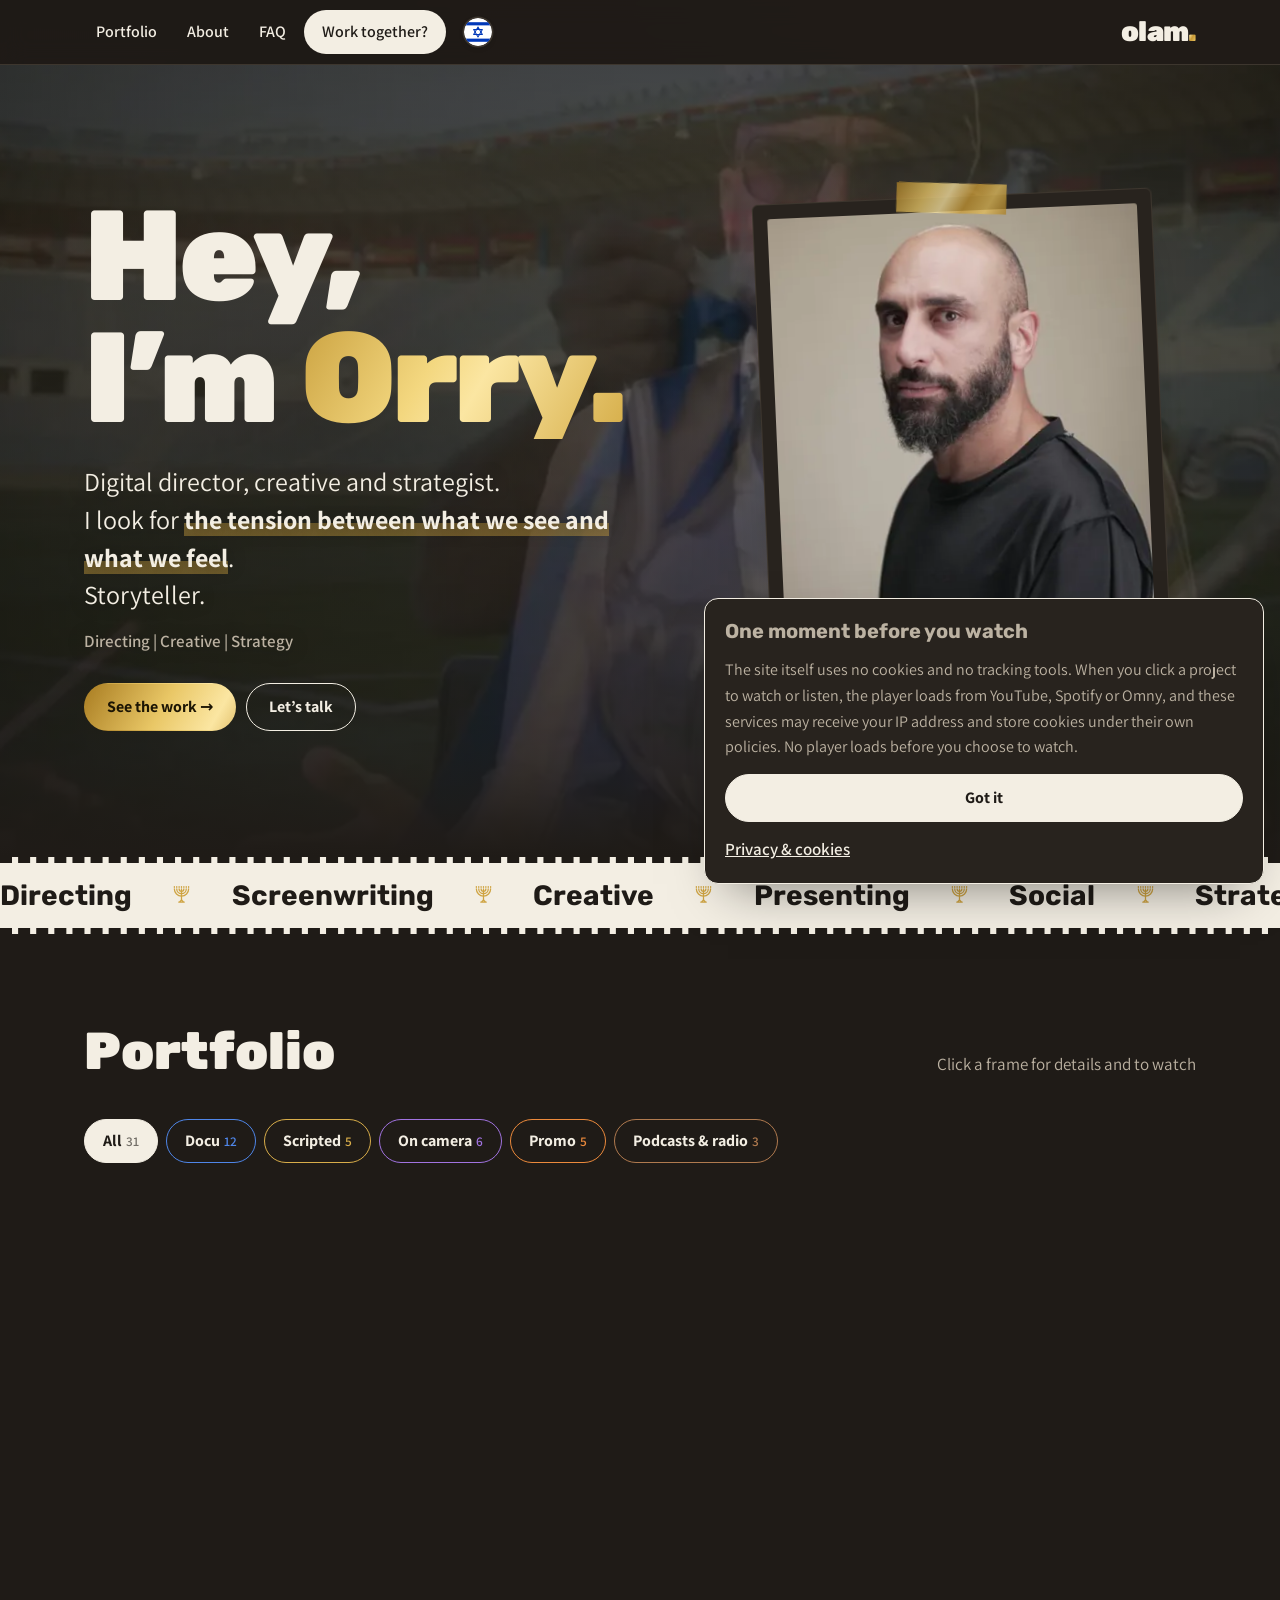
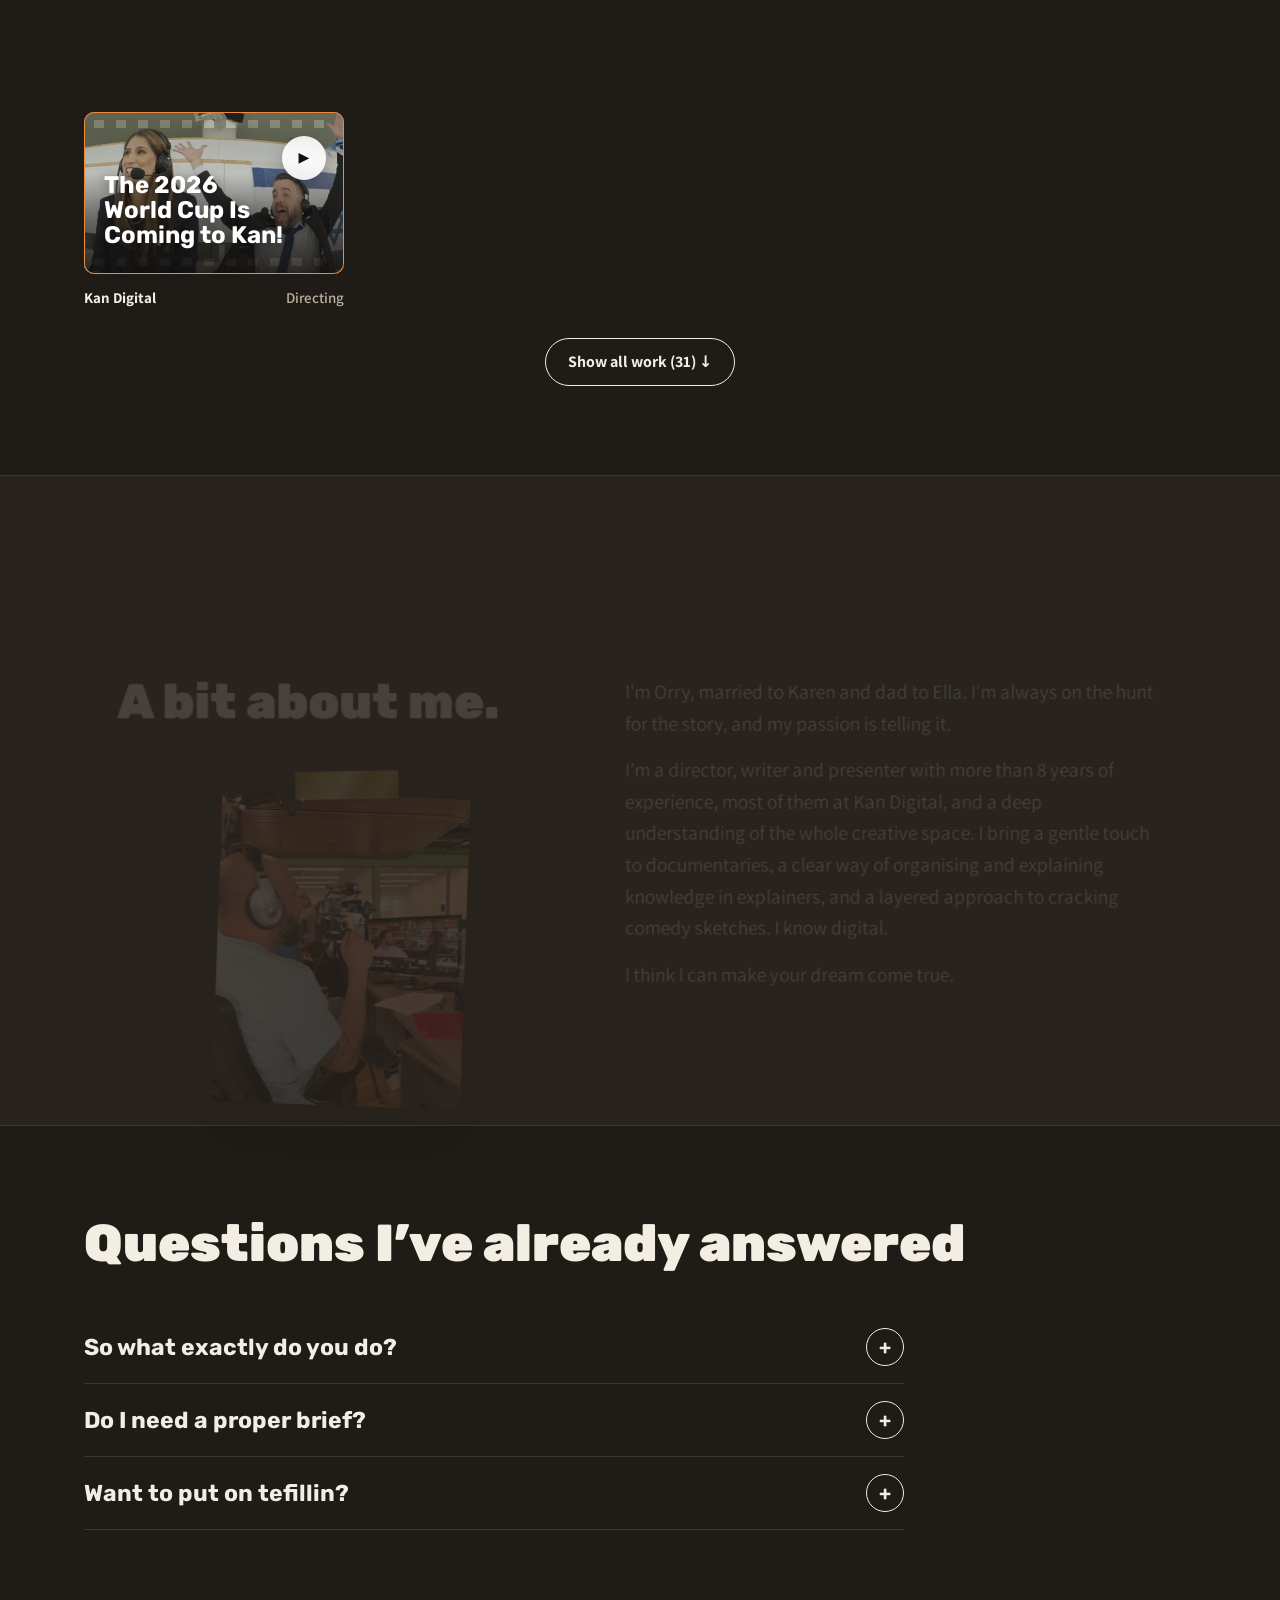
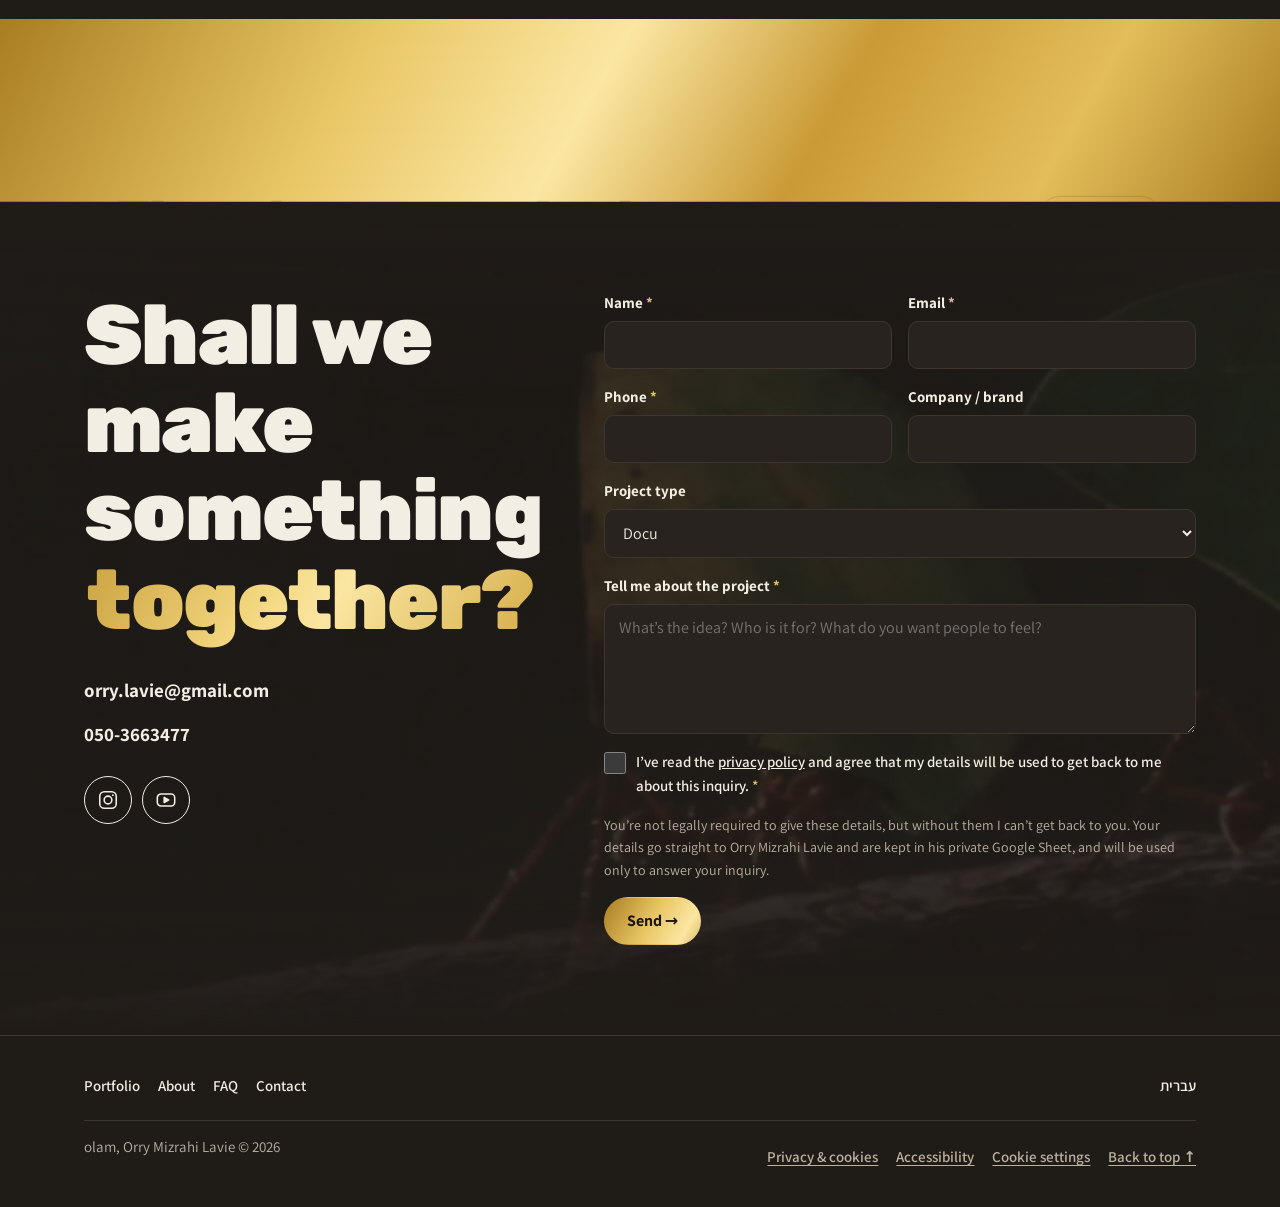
==== commit 9c3f2768: "Add files via upload" ====
--- a/en/index.html
+++ b/en/index.html
@@ -8,7 +8,7 @@
 <meta content="dark" name="color-scheme"/>
 <!--seo:start-->
 <title>Orry Mizrahi Lavie | Digital Directing &amp; Creative</title>
-<meta name="description" content="Orry Mizrahi Lavie is a digital director, screenwriter and creative with 8+ years at Kan. Documentaries, sketches, presenting, podcasts and promos. Watch the work and let’s make something together.">
+<meta name="description" content="Orry Mizrahi Lavie is a digital director, creative and strategist with 8+ years at Kan. Documentaries, explainers, sketches, presenting and podcasts. Watch the work and let’s make something together.">
 <meta name="robots" content="index, follow, max-image-preview:large">
 <meta name="author" content="Orry Mizrahi Lavie">
 <meta http-equiv="Content-Security-Policy" content="upgrade-insecure-requests">
@@ -19,9 +19,9 @@
 <meta property="og:type" content="profile">
 <meta property="og:site_name" content="olam">
 <meta property="og:title" content="Orry Mizrahi Lavie | Digital Directing &amp; Creative">
-<meta property="og:description" content="Orry Mizrahi Lavie is a digital director, screenwriter and creative with 8+ years at Kan. Documentaries, sketches, presenting, podcasts and promos. Watch the work and let’s make something together.">
+<meta property="og:description" content="Orry Mizrahi Lavie is a digital director, creative and strategist with 8+ years at Kan. Documentaries, explainers, sketches, presenting and podcasts. Watch the work and let’s make something together.">
 <meta property="og:url" content="https://www.your-domain.co.il/en/">
-<meta property="og:image" content="https://www.your-domain.co.il/images/og-image.jpg">
+<meta property="og:image" content="https://www.your-domain.co.il/images/og-image-2.jpg">
 <meta property="og:image:width" content="1200">
 <meta property="og:image:height" content="630">
 <meta property="og:image:alt" content="Orry Mizrahi Lavie – director, content and strategy">
@@ -31,13 +31,13 @@
 <meta property="profile:last_name" content="Mizrahi Lavie">
 <meta name="twitter:card" content="summary_large_image">
 <meta name="twitter:title" content="Orry Mizrahi Lavie | Digital Directing &amp; Creative">
-<meta name="twitter:description" content="Orry Mizrahi Lavie is a digital director, screenwriter and creative with 8+ years at Kan. Documentaries, sketches, presenting, podcasts and promos. Watch the work and let’s make something together.">
-<meta name="twitter:image" content="https://www.your-domain.co.il/images/og-image.jpg">
-<link rel="icon" href="../favicon.ico?v=202611250310b" sizes="any">
-<link rel="icon" type="image/png" sizes="32x32" href="../images/favicon-32.png?v=202611250310b">
-<link rel="icon" type="image/png" sizes="192x192" href="../images/icon-192.png?v=202611250310b">
-<link rel="apple-touch-icon" href="../images/apple-touch-icon.png?v=202611250310b">
-<link rel="preload" as="image" type="image/avif" imagesrcset="../images/orry-400.avif 400w, ../images/orry-800.avif 800w" imagesizes="(max-width: 600px) 78vw, 400px" fetchpriority="high">
+<meta name="twitter:description" content="Orry Mizrahi Lavie is a digital director, creative and strategist with 8+ years at Kan. Documentaries, explainers, sketches, presenting and podcasts. Watch the work and let’s make something together.">
+<meta name="twitter:image" content="https://www.your-domain.co.il/images/og-image-2.jpg">
+<link rel="icon" href="../favicon.ico?v=202611251215b" sizes="any">
+<link rel="icon" type="image/png" sizes="32x32" href="../images/favicon-32.png?v=202611251215b">
+<link rel="icon" type="image/png" sizes="192x192" href="../images/icon-192.png?v=202611251215b">
+<link rel="apple-touch-icon" href="../images/apple-touch-icon.png?v=202611251215b">
+<link rel="preload" as="image" type="image/webp" imagesrcset="../images/orry-400.webp 400w, ../images/orry-800.webp 800w" imagesizes="(max-width: 600px) 78vw, 400px" fetchpriority="high">
 <link rel="preload" as="image" type="image/webp" href="../videos/hero-poster-sm.webp" media="(max-width: 760px)" fetchpriority="high">
 <link rel="preload" as="image" type="image/webp" href="../videos/hero-poster.webp" media="(min-width: 761px)" fetchpriority="high">
 <link rel="preload" as="font" type="font/woff2" href="../fonts/rubik-latin-900-normal.woff2" crossorigin>
@@ -46,9 +46,9 @@
 <link rel="preload" as="font" type="font/woff2" href="../fonts/assistant-latin-600-normal.woff2" crossorigin>
 <link rel="preload" as="font" type="font/woff2" href="../fonts/assistant-latin-700-normal.woff2" crossorigin>
 
-<script type="application/ld+json">{"@context":"https://schema.org","@graph":[{"@type":"Person","@id":"https://www.your-domain.co.il/#person","name":"Orry Mizrahi Lavie","alternateName":["Orry Mizrahi Lavie","Orry Lavie","אורי לביא","אורי מזרחי לביא"],"jobTitle":"Digital director, screenwriter and creative","description":"Orry Mizrahi Lavie is a digital director, screenwriter and creative with 8+ years at Kan. Documentaries, sketches, presenting, podcasts and promos. Watch the work and let’s make something together.","url":"https://www.your-domain.co.il/","image":"https://www.your-domain.co.il/images/orry-800.jpg","email":"mailto:orry.lavie@gmail.com","sameAs":["https://www.instagram.com/orryla_/","https://www.youtube.com/@orryla"],"knowsAbout":["בימוי","כתיבה","הגשה","תחקיר","אסטרטגיית תוכן","Directing","Documentary","Content strategy","Social media"]},{"@type":"WebSite","@id":"https://www.your-domain.co.il/#website","url":"https://www.your-domain.co.il/","name":"olam","alternateName":"אורי מזרחי לביא","inLanguage":["he","en"],"publisher":{"@id":"https://www.your-domain.co.il/#person"}},{"@type":"ProfilePage","@id":"https://www.your-domain.co.il/en/#webpage","url":"https://www.your-domain.co.il/en/","name":"Orry Mizrahi Lavie | Digital Directing & Creative","description":"Orry Mizrahi Lavie is a digital director, screenwriter and creative with 8+ years at Kan. Documentaries, sketches, presenting, podcasts and promos. Watch the work and let’s make something together.","inLanguage":"en","isPartOf":{"@id":"https://www.your-domain.co.il/#website"},"mainEntity":{"@id":"https://www.your-domain.co.il/#person"},"primaryImageOfPage":{"@type":"ImageObject","url":"https://www.your-domain.co.il/images/og-image.jpg","width":1200,"height":630}},{"@type":"ItemList","@id":"https://www.your-domain.co.il/en/#work","name":"Portfolio","numberOfItems":31,"itemListElement":[{"@type":"ListItem","position":1,"item":{"@type":"CreativeWork","name":"Instagram Blocked Rotem","url":"https://www.youtube.com/watch?v=dPL7OrazVGw","inLanguage":"he","creator":{"@id":"https://www.your-domain.co.il/#person"},"publisher":{"@type":"Organization","name":"Kan Digital"},"description":"So she set out on a philosophical journey in search of her authentic identity."}},{"@type":"ListItem","position":2,"item":{"@type":"CreativeWork","name":"An Exercise in Connection: Two Mothers of Hostages Sit Down to Talk","url":"https://www.youtube.com/watch?v=D3igZF82xqc","inLanguage":"he","creator":{"@id":"https://www.your-domain.co.il/#person"},"publisher":{"@type":"Organization","name":"Kan Digital"},"description":"2 mothers. 2 hostages. 2 approaches. One worry. (Filmed during the hostage-deal negotiations, February 2024)"}},{"@type":"ListItem","position":3,"item":{"@type":"CreativeWork","name":"The Story of Solica the Righteous","url":"https://www.youtube.com/watch?v=26YPxgVhWHA","inLanguage":"he","creator":{"@id":"https://www.your-domain.co.il/#person"},"publisher":{"@type":"Organization","name":"Kan Digital"},"description":"Lalla Solica was a young Jewish woman accused of renouncing Islam in 19th-century Morocco. Even when she was sentenced to death, she refused to abandon her Judaism. Sol, a legend that really happened."}},{"@type":"ListItem","position":4,"item":{"@type":"CreativeWork","name":"One House in Khan Younis","url":"https://www.youtube.com/watch?v=dgCvfAUChp8","inLanguage":"he","creator":{"@id":"https://www.your-domain.co.il/#person"},"publisher":{"@type":"Organization","name":"Kan Digital"},"description":"A special 18-day documentary project in one house, following the people of the war while they’re not fighting. Khan Younis “Big Brother”, if you will."}},{"@type":"ListItem","position":5,"item":{"@type":"CreativeWork","name":"Oketz Says Goodbye to Taiga","url":"https://www.youtube.com/watch?v=H4aGqiXSyHM","inLanguage":"he","creator":{"@id":"https://www.your-domain.co.il/#person"},"publisher":{"@type":"Organization","name":"Kan Digital"},"description":"Taiga was the last Israeli dog of the Oketz unit. On his final mission he exposed terrorists and saved lives, moments before he was killed. A farewell to a hero."}},{"@type":"ListItem","position":6,"item":{"@type":"CreativeWork","name":"Forever Yellow and Black: A Special Memorial Project","url":"https://www.youtube.com/watch?v=A8Bx1oX_Tls","inLanguage":"he","creator":{"@id":"https://www.your-domain.co.il/#person"},"publisher":{"@type":"Organization","name":"Beitar Jerusalem"},"description":"3 murdered. 3 stories. One love."}},{"@type":"ListItem","position":7,"item":{"@type":"CreativeWork","name":"The Jewish Priest","url":"https://www.youtube.com/watch?v=ECtKswTCMog","inLanguage":"he","creator":{"@id":"https://www.your-domain.co.il/#person"},"publisher":{"@type":"Organization","name":"Kan Digital"},"description":"He trained for the priesthood after the Holocaust, rose high and was even in contact with the Pope, but he never forgot the blood running through his veins. The story of the Jewish priest from Jaffa."}},{"@type":"ListItem","position":8,"item":{"@type":"CreativeWork","name":"20 Years Since the 5-0 Over Austria","url":"https://www.youtube.com/watch?v=SDehhNoGnCc","inLanguage":"he","creator":{"@id":"https://www.your-domain.co.il/#person"},"publisher":{"@type":"Organization","name":"Kan Digital"},"description":"A reunion of the stars of one of the greatest performances in the history of Israel’s national football team."}},{"@type":"ListItem","position":9,"item":{"@type":"CreativeWork","name":"An Exercise in Connection: A Haredi Man and a Reservist","url":"https://www.youtube.com/watch?v=3DyWmEZj5ww","inLanguage":"he","creator":{"@id":"https://www.your-domain.co.il/#person"},"publisher":{"@type":"Organization","name":"Kan Digital"},"description":"On one side, a reservist from the religious-Zionist community; on the other, a Haredi man who is a former combat soldier himself. On the draft, on Judaism and on the people of Israel."}},{"@type":"ListItem","position":10,"item":{"@type":"CreativeWork","name":"Kan Oraita: The Day of Remembrance Is Rosh Hashanah","url":"https://www.youtube.com/watch?v=SWNimXa5VVQ","inLanguage":"he","creator":{"@id":"https://www.your-domain.co.il/#person"},"publisher":{"@type":"Organization","name":"Kan Digital"},"description":"Long before the phrase took on its sad Zionist meaning, the Day of Remembrance was actually humanity’s birthday."}},{"@type":"ListItem","position":11,"item":{"@type":"CreativeWork","name":"Moran Atias Is Fed Up With Women’s Organizations’ Hypocrisy After October 7","url":"https://www.youtube.com/watch?v=HDm-RX-XSmU","inLanguage":"he","creator":{"@id":"https://www.your-domain.co.il/#person"},"publisher":{"@type":"Organization","name":"Kan Digital"},"description":"Moran Atias cries out to the hypocritical hearts of women’s organizations around the world after the atrocities of October 7."}},{"@type":"ListItem","position":12,"item":{"@type":"CreativeWork","name":"Hanna Azoulay Hasfari Speaks to the Moroccan People. In Moroccan.","url":"https://www.youtube.com/watch?v=bPlpKjMCzfw","inLanguage":"he","creator":{"@id":"https://www.your-domain.co.il/#person"},"publisher":{"@type":"Organization","name":"Kan Digital"},"description":"Hanna Azoulay Hasfari addresses the Moroccan people in their own language, telling the story of October 7 from an angle they probably haven’t heard yet."}},{"@type":"ListItem","position":13,"item":{"@type":"CreativeWork","name":"Men’s Day","url":"https://www.youtube.com/watch?v=Y2JkuJQf6wQ","inLanguage":"he","creator":{"@id":"https://www.your-domain.co.il/#person"},"publisher":{"@type":"Organization","name":"Kan Digital"},"description":"What does a job interview look like in an upside-down world?"}},{"@type":"ListItem","position":14,"item":{"@type":"CreativeWork","name":"A Farewell Party for 2023: The Year That Wouldn’t Leave","url":"https://www.youtube.com/watch?v=tw7QVt88N44","inLanguage":"he","creator":{"@id":"https://www.your-domain.co.il/#person"},"publisher":{"@type":"Organization","name":"Kan Digital"},"description":"December 31st. 2023, the year that brought us the protests and the war, is about to end, but 2024 refuses to come out. And what does 1973 have to say about it? A party of years."}},{"@type":"ListItem","position":15,"item":{"@type":"CreativeWork","name":"Thoughts: A Massage in Wartime","url":"https://www.youtube.com/watch?v=2F-gCksMRdY","inLanguage":"he","creator":{"@id":"https://www.your-domain.co.il/#person"},"publisher":{"@type":"Organization","name":"Kan Digital"},"description":"Ruth feels a little uneasy enjoying a massage during the war, but the voucher expires in two days."}},{"@type":"ListItem","position":16,"item":{"@type":"CreativeWork","name":"Rewriting the Ten Plagues","url":"https://www.youtube.com/watch?v=d8nl7FoIrKs","inLanguage":"he","creator":{"@id":"https://www.your-domain.co.il/#person"},"publisher":{"@type":"Organization","name":"Kan Digital"},"description":"Like everything else, the Ten Plagues of Egypt need a refresh (or not)."}},{"@type":"ListItem","position":17,"item":{"@type":"CreativeWork","name":"The Intervention","url":"https://www.youtube.com/watch?v=ODbxRt-jGAk","inLanguage":"he","creator":{"@id":"https://www.your-domain.co.il/#person"},"publisher":{"@type":"Organization","name":"Kan Digital"},"description":"The office crew agreed to stop ordering food, but Michael didn’t keep his promise."}},{"@type":"ListItem","position":18,"item":{"@type":"CreativeWork","name":"What’s the Story of Eliezer Ben-Yehuda?","url":"https://www.youtube.com/watch?v=ASVu9JXJBBc","inLanguage":"he","creator":{"@id":"https://www.your-domain.co.il/#person"},"publisher":{"@type":"Organization","name":"Kan Digital"},"description":"How far did the man who revived Hebrew go for his vision?"}},{"@type":"ListItem","position":19,"item":{"@type":"CreativeWork","name":"How Did the Japanese Shape Mizrahi Music in Israel?","url":"https://www.youtube.com/watch?v=8Fe0RkiWvkw","inLanguage":"he","creator":{"@id":"https://www.your-domain.co.il/#person"},"publisher":{"@type":"Organization","name":"Kan Digital"},"description":"An amazing technological revolution on one side of the world led to an equally amazing social and cultural revolution on the other."}},{"@type":"ListItem","position":20,"item":{"@type":"CreativeWork","name":"Don’t Breed in November","url":"https://www.youtube.com/watch?v=7bj1FphLXR4","inLanguage":"he","creator":{"@id":"https://www.your-domain.co.il/#person"},"publisher":{"@type":"Organization","name":"Kan Digital"},"description":"Kids born over the summer break have unfinished business with their birthdays, so we found them an alternative."}},{"@type":"ListItem","position":21,"item":{"@type":"CreativeWork","name":"What’s the Story of the Y2K Bug?","url":"https://www.youtube.com/watch?v=5-gH_q7OWbU","inLanguage":"he","creator":{"@id":"https://www.your-domain.co.il/#person"},"publisher":{"@type":"Organization","name":"Kan Digital"},"description":"It was supposed to be the biggest disaster humanity had ever known. Or maybe a crazy opening shot for the age of fake news?"}},{"@type":"ListItem","position":22,"item":{"@type":"CreativeWork","name":"Who’s Afraid of the Jerusalem Monster?","url":"https://www.youtube.com/watch?v=2EUEoh2fywM","inLanguage":"he","creator":{"@id":"https://www.your-domain.co.il/#person"},"publisher":{"@type":"Organization","name":"Kan Digital"},"description":"Painted black and white, with a hollow that looks like a womb and 3 steep red slides. Meet the Monster, the one every Jerusalemite has a memory of."}},{"@type":"ListItem","position":23,"item":{"@type":"CreativeWork","name":"Why Do We Only P**p at Home?","url":"https://www.youtube.com/watch?v=PwqSX5168x0","inLanguage":"he","creator":{"@id":"https://www.your-domain.co.il/#person"},"publisher":{"@type":"Organization","name":"Kan Digital"},"description":"“Safe toilet” syndrome: why does it happen? And where did it come from?"}},{"@type":"ListItem","position":24,"item":{"@type":"CreativeWork","name":"25 Years Later, Haim Tzinovitz Burns Again","url":"https://open.spotify.com/episode/68VsX7Rmlx4GBbswowqpzL","inLanguage":"he","creator":{"@id":"https://www.your-domain.co.il/#person"},"publisher":{"@type":"Organization","name":"Kan Gimel"},"description":"The HaSaruf project was “the biggest cultural attack in Israel,” and it carried a lot of anger and frustration. A quarter of a century and an EP later, Tzinovitz sits down to talk."}},{"@type":"ListItem","position":25,"item":{"@type":"CreativeWork","name":"Back to Nova","url":"https://omny.fm/shows/mizadimandmarathons88/61dd2fe8-7342-472d-bcfb-b0b800f9c82d","inLanguage":"he","creator":{"@id":"https://www.your-domain.co.il/#person"},"publisher":{"@type":"Organization","name":"Kan 88"},"description":"A musical memory journey between the stories that tore our hearts apart and the music that mends them a little. A hug for the grieving trance tribe (November 2023)."}},{"@type":"ListItem","position":26,"item":{"@type":"CreativeWork","name":"Now You’re Talking","url":"https://open.spotify.com/show/13dElT81nLEUlsX9FgPStN","inLanguage":"he","creator":{"@id":"https://www.your-domain.co.il/#person"},"publisher":{"@type":"Organization","name":"Kan Podcasts"},"description":"Between society’s expectations and the demands of evolution; between power and competition and sensitivity and anxiety; between image and lies. Orry Lavie and the late psychologist Dr. Gabriel Bukobza talk openly about the subject men talk about least: men."}},{"@type":"ListItem","position":27,"item":{"@type":"CreativeWork","name":"The 2026 World Cup Is Coming to Kan!","url":"https://www.youtube.com/watch?v=s7zHZhwwa4k","inLanguage":"he","creator":{"@id":"https://www.your-domain.co.il/#person"},"publisher":{"@type":"Organization","name":"Kan Digital"}}},{"@type":"ListItem","position":28,"item":{"@type":"CreativeWork","name":"New: Comedy BOX!","url":"https://www.youtube.com/watch?v=XrSV1HlLrpw","inLanguage":"he","creator":{"@id":"https://www.your-domain.co.il/#person"},"publisher":{"@type":"Organization","name":"Kan Digital"}}},{"@type":"ListItem","position":29,"item":{"@type":"CreativeWork","name":"Uri Gavriel Presents: The Hive, a Radio Drama","url":"https://www.youtube.com/watch?v=SmJgRgJIQyE","inLanguage":"he","creator":{"@id":"https://www.your-domain.co.il/#person"},"publisher":{"@type":"Organization","name":"Kan Digital"}}},{"@type":"ListItem","position":30,"item":{"@type":"CreativeWork","name":"Go Remember: A Podcast About the Holocaust From the Moment It Ended","url":"https://www.youtube.com/watch?v=KPQhVAbs-ug","inLanguage":"he","creator":{"@id":"https://www.your-domain.co.il/#person"},"publisher":{"@type":"Organization","name":"Kan Digital"}}},{"@type":"ListItem","position":31,"item":{"@type":"CreativeWork","name":"Moriah Company: 2025 Year in Review","url":"https://www.youtube.com/watch?v=7xqLVI5d7aQ","inLanguage":"he","creator":{"@id":"https://www.your-domain.co.il/#person"},"publisher":{"@type":"Organization","name":"Moriah Company"}}}]}]}</script>
+<script type="application/ld+json">{"@context":"https://schema.org","@graph":[{"@type":"Person","@id":"https://www.your-domain.co.il/#person","name":"Orry Mizrahi Lavie","alternateName":["Orry Mizrahi Lavie","Orry Lavie","אורי לביא","אורי מזרחי לביא"],"jobTitle":"Digital director, creative and strategist","description":"Orry Mizrahi Lavie is a digital director, creative and strategist with 8+ years at Kan. Documentaries, explainers, sketches, presenting and podcasts. Watch the work and let’s make something together.","url":"https://www.your-domain.co.il/","image":"https://www.your-domain.co.il/images/orry-800.jpg","email":"mailto:orry.lavie@gmail.com","sameAs":["https://www.instagram.com/orryla_/","https://www.youtube.com/@orryla"],"knowsAbout":["בימוי","כתיבה","הגשה","תחקיר","אסטרטגיית תוכן","Directing","Documentary","Content strategy","Social media"]},{"@type":"WebSite","@id":"https://www.your-domain.co.il/#website","url":"https://www.your-domain.co.il/","name":"olam","alternateName":"אורי מזרחי לביא","inLanguage":["he","en"],"publisher":{"@id":"https://www.your-domain.co.il/#person"}},{"@type":"ProfilePage","@id":"https://www.your-domain.co.il/en/#webpage","url":"https://www.your-domain.co.il/en/","name":"Orry Mizrahi Lavie | Digital Directing & Creative","description":"Orry Mizrahi Lavie is a digital director, creative and strategist with 8+ years at Kan. Documentaries, explainers, sketches, presenting and podcasts. Watch the work and let’s make something together.","inLanguage":"en","isPartOf":{"@id":"https://www.your-domain.co.il/#website"},"mainEntity":{"@id":"https://www.your-domain.co.il/#person"},"primaryImageOfPage":{"@type":"ImageObject","url":"https://www.your-domain.co.il/images/og-image-2.jpg","width":1200,"height":630}},{"@type":"ItemList","@id":"https://www.your-domain.co.il/en/#work","name":"Portfolio","numberOfItems":31,"itemListElement":[{"@type":"ListItem","position":1,"item":{"@type":"CreativeWork","name":"Instagram Blocked Rotem","url":"https://www.youtube.com/watch?v=dPL7OrazVGw","inLanguage":"he","creator":{"@id":"https://www.your-domain.co.il/#person"},"publisher":{"@type":"Organization","name":"Kan Digital"},"description":"So she set out on a philosophical journey in search of her authentic identity."}},{"@type":"ListItem","position":2,"item":{"@type":"CreativeWork","name":"An Exercise in Connection: Two Mothers of Hostages Sit Down to Talk","url":"https://www.youtube.com/watch?v=D3igZF82xqc","inLanguage":"he","creator":{"@id":"https://www.your-domain.co.il/#person"},"publisher":{"@type":"Organization","name":"Kan Digital"},"description":"2 mothers. 2 hostages. 2 approaches. One worry. (Filmed during the hostage-deal negotiations, February 2024)"}},{"@type":"ListItem","position":3,"item":{"@type":"CreativeWork","name":"The Story of Solica the Righteous","url":"https://www.youtube.com/watch?v=26YPxgVhWHA","inLanguage":"he","creator":{"@id":"https://www.your-domain.co.il/#person"},"publisher":{"@type":"Organization","name":"Kan Digital"},"description":"Lalla Solica was a young Jewish woman accused of renouncing Islam in 19th-century Morocco. Even when she was sentenced to death, she refused to abandon her Judaism. Sol, a legend that really happened."}},{"@type":"ListItem","position":4,"item":{"@type":"CreativeWork","name":"One House in Khan Younis","url":"https://www.youtube.com/watch?v=dgCvfAUChp8","inLanguage":"he","creator":{"@id":"https://www.your-domain.co.il/#person"},"publisher":{"@type":"Organization","name":"Kan Digital"},"description":"A special 18-day documentary project in one house, following the people of the war while they’re not fighting. Khan Younis “Big Brother”, if you will."}},{"@type":"ListItem","position":5,"item":{"@type":"CreativeWork","name":"Oketz Says Goodbye to Taiga","url":"https://www.youtube.com/watch?v=H4aGqiXSyHM","inLanguage":"he","creator":{"@id":"https://www.your-domain.co.il/#person"},"publisher":{"@type":"Organization","name":"Kan Digital"},"description":"Taiga was the last Israeli dog of the Oketz unit. On his final mission he exposed terrorists and saved lives, moments before he was killed. A farewell to a hero."}},{"@type":"ListItem","position":6,"item":{"@type":"CreativeWork","name":"Forever Yellow and Black: A Special Memorial Project","url":"https://www.youtube.com/watch?v=A8Bx1oX_Tls","inLanguage":"he","creator":{"@id":"https://www.your-domain.co.il/#person"},"publisher":{"@type":"Organization","name":"Beitar Jerusalem"},"description":"3 murdered. 3 stories. One love."}},{"@type":"ListItem","position":7,"item":{"@type":"CreativeWork","name":"The Jewish Priest","url":"https://www.youtube.com/watch?v=ECtKswTCMog","inLanguage":"he","creator":{"@id":"https://www.your-domain.co.il/#person"},"publisher":{"@type":"Organization","name":"Kan Digital"},"description":"He trained for the priesthood after the Holocaust, rose high and was even in contact with the Pope, but he never forgot the blood running through his veins. The story of the Jewish priest from Jaffa."}},{"@type":"ListItem","position":8,"item":{"@type":"CreativeWork","name":"20 Years Since the 5-0 Over Austria","url":"https://www.youtube.com/watch?v=SDehhNoGnCc","inLanguage":"he","creator":{"@id":"https://www.your-domain.co.il/#person"},"publisher":{"@type":"Organization","name":"Kan Digital"},"description":"A reunion of the stars of one of the greatest performances in the history of Israel’s national football team."}},{"@type":"ListItem","position":9,"item":{"@type":"CreativeWork","name":"An Exercise in Connection: A Haredi Man and a Reservist","url":"https://www.youtube.com/watch?v=3DyWmEZj5ww","inLanguage":"he","creator":{"@id":"https://www.your-domain.co.il/#person"},"publisher":{"@type":"Organization","name":"Kan Digital"},"description":"On one side, a reservist from the religious-Zionist community; on the other, a Haredi man who is a former combat soldier himself. On the draft, on Judaism and on the people of Israel."}},{"@type":"ListItem","position":10,"item":{"@type":"CreativeWork","name":"Kan Oraita: The Day of Remembrance Is Rosh Hashanah","url":"https://www.youtube.com/watch?v=SWNimXa5VVQ","inLanguage":"he","creator":{"@id":"https://www.your-domain.co.il/#person"},"publisher":{"@type":"Organization","name":"Kan Digital"},"description":"Long before the phrase took on its sad Zionist meaning, the Day of Remembrance was actually humanity’s birthday."}},{"@type":"ListItem","position":11,"item":{"@type":"CreativeWork","name":"Moran Atias Is Fed Up With Women’s Organizations’ Hypocrisy After October 7","url":"https://www.youtube.com/watch?v=HDm-RX-XSmU","inLanguage":"he","creator":{"@id":"https://www.your-domain.co.il/#person"},"publisher":{"@type":"Organization","name":"Kan Digital"},"description":"Moran Atias cries out to the hypocritical hearts of women’s organizations around the world after the atrocities of October 7."}},{"@type":"ListItem","position":12,"item":{"@type":"CreativeWork","name":"Hanna Azoulay Hasfari Speaks to the Moroccan People. In Moroccan.","url":"https://www.youtube.com/watch?v=bPlpKjMCzfw","inLanguage":"he","creator":{"@id":"https://www.your-domain.co.il/#person"},"publisher":{"@type":"Organization","name":"Kan Digital"},"description":"Hanna Azoulay Hasfari addresses the Moroccan people in their own language, telling the story of October 7 from an angle they probably haven’t heard yet."}},{"@type":"ListItem","position":13,"item":{"@type":"CreativeWork","name":"Men’s Day","url":"https://www.youtube.com/watch?v=Y2JkuJQf6wQ","inLanguage":"he","creator":{"@id":"https://www.your-domain.co.il/#person"},"publisher":{"@type":"Organization","name":"Kan Digital"},"description":"What does a job interview look like in an upside-down world?"}},{"@type":"ListItem","position":14,"item":{"@type":"CreativeWork","name":"A Farewell Party for 2023: The Year That Wouldn’t Leave","url":"https://www.youtube.com/watch?v=tw7QVt88N44","inLanguage":"he","creator":{"@id":"https://www.your-domain.co.il/#person"},"publisher":{"@type":"Organization","name":"Kan Digital"},"description":"December 31st. 2023, the year that brought us the protests and the war, is about to end, but 2024 refuses to come out. And what does 1973 have to say about it? A party of years."}},{"@type":"ListItem","position":15,"item":{"@type":"CreativeWork","name":"Thoughts: A Massage in Wartime","url":"https://www.youtube.com/watch?v=2F-gCksMRdY","inLanguage":"he","creator":{"@id":"https://www.your-domain.co.il/#person"},"publisher":{"@type":"Organization","name":"Kan Digital"},"description":"Ruth feels a little uneasy enjoying a massage during the war, but the voucher expires in two days."}},{"@type":"ListItem","position":16,"item":{"@type":"CreativeWork","name":"Rewriting the Ten Plagues","url":"https://www.youtube.com/watch?v=d8nl7FoIrKs","inLanguage":"he","creator":{"@id":"https://www.your-domain.co.il/#person"},"publisher":{"@type":"Organization","name":"Kan Digital"},"description":"Like everything else, the Ten Plagues of Egypt need a refresh (or not)."}},{"@type":"ListItem","position":17,"item":{"@type":"CreativeWork","name":"The Intervention","url":"https://www.youtube.com/watch?v=ODbxRt-jGAk","inLanguage":"he","creator":{"@id":"https://www.your-domain.co.il/#person"},"publisher":{"@type":"Organization","name":"Kan Digital"},"description":"The office crew agreed to stop ordering food, but Michael didn’t keep his promise."}},{"@type":"ListItem","position":18,"item":{"@type":"CreativeWork","name":"What’s the Story of Eliezer Ben-Yehuda?","url":"https://www.youtube.com/watch?v=ASVu9JXJBBc","inLanguage":"he","creator":{"@id":"https://www.your-domain.co.il/#person"},"publisher":{"@type":"Organization","name":"Kan Digital"},"description":"How far did the man who revived Hebrew go for his vision?"}},{"@type":"ListItem","position":19,"item":{"@type":"CreativeWork","name":"How Did the Japanese Shape Mizrahi Music in Israel?","url":"https://www.youtube.com/watch?v=8Fe0RkiWvkw","inLanguage":"he","creator":{"@id":"https://www.your-domain.co.il/#person"},"publisher":{"@type":"Organization","name":"Kan Digital"},"description":"An amazing technological revolution on one side of the world led to an equally amazing social and cultural revolution on the other."}},{"@type":"ListItem","position":20,"item":{"@type":"CreativeWork","name":"Don’t Breed in November","url":"https://www.youtube.com/watch?v=7bj1FphLXR4","inLanguage":"he","creator":{"@id":"https://www.your-domain.co.il/#person"},"publisher":{"@type":"Organization","name":"Kan Digital"},"description":"Kids born over the summer break have unfinished business with their birthdays, so we found them an alternative."}},{"@type":"ListItem","position":21,"item":{"@type":"CreativeWork","name":"What’s the Story of the Y2K Bug?","url":"https://www.youtube.com/watch?v=5-gH_q7OWbU","inLanguage":"he","creator":{"@id":"https://www.your-domain.co.il/#person"},"publisher":{"@type":"Organization","name":"Kan Digital"},"description":"It was supposed to be the biggest disaster humanity had ever known. Or maybe a crazy opening shot for the age of fake news?"}},{"@type":"ListItem","position":22,"item":{"@type":"CreativeWork","name":"Who’s Afraid of the Jerusalem Monster?","url":"https://www.youtube.com/watch?v=2EUEoh2fywM","inLanguage":"he","creator":{"@id":"https://www.your-domain.co.il/#person"},"publisher":{"@type":"Organization","name":"Kan Digital"},"description":"Painted black and white, with a hollow that looks like a womb and 3 steep red slides. Meet the Monster, the one every Jerusalemite has a memory of."}},{"@type":"ListItem","position":23,"item":{"@type":"CreativeWork","name":"Why Do We Only P**p at Home?","url":"https://www.youtube.com/watch?v=PwqSX5168x0","inLanguage":"he","creator":{"@id":"https://www.your-domain.co.il/#person"},"publisher":{"@type":"Organization","name":"Kan Digital"},"description":"“Safe toilet” syndrome: why does it happen? And where did it come from?"}},{"@type":"ListItem","position":24,"item":{"@type":"CreativeWork","name":"25 Years Later, Haim Tzinovitz Burns Again","url":"https://open.spotify.com/episode/68VsX7Rmlx4GBbswowqpzL","inLanguage":"he","creator":{"@id":"https://www.your-domain.co.il/#person"},"publisher":{"@type":"Organization","name":"Kan Gimel"},"description":"The HaSaruf project was “the biggest cultural attack in Israel,” and it carried a lot of anger and frustration. A quarter of a century and an EP later, Tzinovitz sits down to talk."}},{"@type":"ListItem","position":25,"item":{"@type":"CreativeWork","name":"Back to Nova","url":"https://omny.fm/shows/mizadimandmarathons88/61dd2fe8-7342-472d-bcfb-b0b800f9c82d","inLanguage":"he","creator":{"@id":"https://www.your-domain.co.il/#person"},"publisher":{"@type":"Organization","name":"Kan 88"},"description":"A musical memory journey between the stories that tore our hearts apart and the music that mends them a little. A hug for the grieving trance tribe (November 2023)."}},{"@type":"ListItem","position":26,"item":{"@type":"PodcastSeries","name":"Now You’re Talking","url":"https://open.spotify.com/show/13dElT81nLEUlsX9FgPStN","inLanguage":"he","creator":{"@id":"https://www.your-domain.co.il/#person"},"publisher":{"@type":"Organization","name":"Kan Podcasts"},"description":"Between society’s expectations and the demands of evolution; between power and competition and sensitivity and anxiety; between image and lies. Orry Lavie and the late psychologist Dr. Gabriel Bukobza talk openly about the subject men talk about least: men.","sameAs":["https://www.kan.org.il/content/kan/podcasts/p-8478/"],"episode":{"@type":"PodcastEpisode","name":"Episode 3: On Sex. Of the Heart (1/2)","url":"https://open.spotify.com/episode/5aM3qYoLm5ojOycu0wAESO","datePublished":"2020-11-10","timeRequired":"PT31M45S","inLanguage":"he"}}},{"@type":"ListItem","position":27,"item":{"@type":"CreativeWork","name":"The 2026 World Cup Is Coming to Kan!","url":"https://www.youtube.com/watch?v=s7zHZhwwa4k","inLanguage":"he","creator":{"@id":"https://www.your-domain.co.il/#person"},"publisher":{"@type":"Organization","name":"Kan Digital"},"description":"Jonathan Cohen and Oshrat Eni make a moving announcement, but get tangled up in set and settings."}},{"@type":"ListItem","position":28,"item":{"@type":"CreativeWork","name":"New: Comedy BOX!","url":"https://www.youtube.com/watch?v=XrSV1HlLrpw","inLanguage":"he","creator":{"@id":"https://www.your-domain.co.il/#person"},"publisher":{"@type":"Organization","name":"Kan Digital"},"description":"New on Kan BOX: a special comedy zone. Come on in, there will be laughs."}},{"@type":"ListItem","position":29,"item":{"@type":"CreativeWork","name":"Uri Gavriel Presents: The Hive","url":"https://www.youtube.com/watch?v=SmJgRgJIQyE","inLanguage":"he","creator":{"@id":"https://www.your-domain.co.il/#person"},"publisher":{"@type":"Organization","name":"Kan Digital"},"description":"“The Hive” is a special narrative podcast that brings the wondrous tales of Kerem HaTeimanim, the Yemenite Quarter, from the days when anything went. It was recorded with a unique 8-channel technology and is meant for headphones only."}},{"@type":"ListItem","position":30,"item":{"@type":"CreativeWork","name":"Go Remember: A Podcast About the Holocaust From the Moment It Ended","url":"https://www.youtube.com/watch?v=KPQhVAbs-ug","inLanguage":"he","creator":{"@id":"https://www.your-domain.co.il/#person"},"publisher":{"@type":"Organization","name":"Kan Digital"},"description":"Did you know that the phrase “and their collaborators” originally referred to Jews who helped the Nazis? A podcast that tells the story of the Holocaust from the moment it ended."}},{"@type":"ListItem","position":31,"item":{"@type":"CreativeWork","name":"Moriah Company: 2025 Year in Review","url":"https://www.youtube.com/watch?v=7xqLVI5d7aQ","inLanguage":"he","creator":{"@id":"https://www.your-domain.co.il/#person"},"publisher":{"@type":"Organization","name":"Moriah Company"},"description":"(Almost) like King David, Moriah Company is building Jerusalem too. A look back at the company’s work in 2025."}}]}]}</script>
 <!--seo:end-->
-<!--css:start--><style>@font-face{font-family:"Rubik";font-style:normal;font-display:swap;font-weight:400;src:url(../fonts/rubik-hebrew-400-normal.woff2)format("woff2");unicode-range:U+0307-0308,U+0590-05FF,U+200C-2010,U+20AA,U+25CC,U+FB1D-FB4F}@font-face{font-family:"Rubik";font-style:normal;font-display:swap;font-weight:400;src:url(../fonts/rubik-latin-400-normal.woff2)format("woff2");unicode-range:U+0000-00FF,U+0131,U+0152-0153,U+02BB-02BC,U+02C6,U+02DA,U+02DC,U+0304,U+0308,U+0329,U+2000-206F,U+20AC,U+2122,U+2191,U+2193,U+2212,U+2215,U+FEFF,U+FFFD}@font-face{font-family:"Rubik";font-style:normal;font-display:swap;font-weight:500;src:url(../fonts/rubik-hebrew-500-normal.woff2)format("woff2");unicode-range:U+0307-0308,U+0590-05FF,U+200C-2010,U+20AA,U+25CC,U+FB1D-FB4F}@font-face{font-family:"Rubik";font-style:normal;font-display:swap;font-weight:500;src:url(../fonts/rubik-latin-500-normal.woff2)format("woff2");unicode-range:U+0000-00FF,U+0131,U+0152-0153,U+02BB-02BC,U+02C6,U+02DA,U+02DC,U+0304,U+0308,U+0329,U+2000-206F,U+20AC,U+2122,U+2191,U+2193,U+2212,U+2215,U+FEFF,U+FFFD}@font-face{font-family:"Rubik";font-style:normal;font-display:swap;font-weight:700;src:url(../fonts/rubik-hebrew-700-normal.woff2)format("woff2");unicode-range:U+0307-0308,U+0590-05FF,U+200C-2010,U+20AA,U+25CC,U+FB1D-FB4F}@font-face{font-family:"Rubik";font-style:normal;font-display:swap;font-weight:700;src:url(../fonts/rubik-latin-700-normal.woff2)format("woff2");unicode-range:U+0000-00FF,U+0131,U+0152-0153,U+02BB-02BC,U+02C6,U+02DA,U+02DC,U+0304,U+0308,U+0329,U+2000-206F,U+20AC,U+2122,U+2191,U+2193,U+2212,U+2215,U+FEFF,U+FFFD}@font-face{font-family:"Rubik";font-style:normal;font-display:swap;font-weight:900;src:url(../fonts/rubik-hebrew-900-normal.woff2)format("woff2");unicode-range:U+0307-0308,U+0590-05FF,U+200C-2010,U+20AA,U+25CC,U+FB1D-FB4F}@font-face{font-family:"Rubik";font-style:normal;font-display:swap;font-weight:900;src:url(../fonts/rubik-latin-900-normal.woff2)format("woff2");unicode-range:U+0000-00FF,U+0131,U+0152-0153,U+02BB-02BC,U+02C6,U+02DA,U+02DC,U+0304,U+0308,U+0329,U+2000-206F,U+20AC,U+2122,U+2191,U+2193,U+2212,U+2215,U+FEFF,U+FFFD}@font-face{font-family:"Assistant";font-style:normal;font-display:swap;font-weight:400;src:url(../fonts/assistant-hebrew-400-normal.woff2)format("woff2");unicode-range:U+0307-0308,U+0590-05FF,U+200C-2010,U+20AA,U+25CC,U+FB1D-FB4F}@font-face{font-family:"Assistant";font-style:normal;font-display:swap;font-weight:400;src:url(../fonts/assistant-latin-400-normal.woff2)format("woff2");unicode-range:U+0000-00FF,U+0131,U+0152-0153,U+02BB-02BC,U+02C6,U+02DA,U+02DC,U+0304,U+0308,U+0329,U+2000-206F,U+20AC,U+2122,U+2191,U+2193,U+2212,U+2215,U+FEFF,U+FFFD}@font-face{font-family:"Assistant";font-style:normal;font-display:swap;font-weight:600;src:url(../fonts/assistant-hebrew-600-normal.woff2)format("woff2");unicode-range:U+0307-0308,U+0590-05FF,U+200C-2010,U+20AA,U+25CC,U+FB1D-FB4F}@font-face{font-family:"Assistant";font-style:normal;font-display:swap;font-weight:600;src:url(../fonts/assistant-latin-600-normal.woff2)format("woff2");unicode-range:U+0000-00FF,U+0131,U+0152-0153,U+02BB-02BC,U+02C6,U+02DA,U+02DC,U+0304,U+0308,U+0329,U+2000-206F,U+20AC,U+2122,U+2191,U+2193,U+2212,U+2215,U+FEFF,U+FFFD}@font-face{font-family:"Assistant";font-style:normal;font-display:swap;font-weight:700;src:url(../fonts/assistant-hebrew-700-normal.woff2)format("woff2");unicode-range:U+0307-0308,U+0590-05FF,U+200C-2010,U+20AA,U+25CC,U+FB1D-FB4F}@font-face{font-family:"Assistant";font-style:normal;font-display:swap;font-weight:700;src:url(../fonts/assistant-latin-700-normal.woff2)format("woff2");unicode-range:U+0000-00FF,U+0131,U+0152-0153,U+02BB-02BC,U+02C6,U+02DA,U+02DC,U+0304,U+0308,U+0329,U+2000-206F,U+20AC,U+2122,U+2191,U+2193,U+2212,U+2215,U+FEFF,U+FFFD}:root{color-scheme:dark;--bg:#1f1b17;--ink:#f3eee3;--soft:#bcb2a2;--rule:#3d362e;--card:#28231e;--hot:#e2bf5c;--gold:#cfa443;--on-hot:#1c1504;--gold-fill:linear-gradient(120deg,#a97d22 0%,#e9c766 28%,#fbe6a2 46%,#c99a35 64%,#e3bd5a 82%,#a97d22 100%);--gold-text:linear-gradient(120deg,#c9a03e 0%,#f3d77f 40%,#fbe6a2 55%,#d4ab45 100%);--c1:#332d26;--c2:var(--gold-fill);--c3:#4058d6;--c4:#5d6b40;--c5:#463e33;--ease:cubic-bezier(.2,.7,.2,1)}:root[data-theme=light],:root[data-theme=dark]{color-scheme:dark}*{box-sizing:border-box;min-width:0;margin:0;padding:0}html{background:#1f1b17;overflow-x:clip;scroll-behavior:smooth;scroll-padding-top:76px}body{background:radial-gradient(1200px 700px at 85% -10%,rgba(207,164,67,.1),transparent 60%),radial-gradient(900px 600px at 0% 40%,rgba(255,240,210,.035),transparent 60%),var(--bg);background-attachment:fixed;color:var(--ink);font:17px/1.6 Assistant,system-ui,sans-serif;overflow-x:clip;-webkit-font-smoothing:antialiased}a{color:inherit}img{display:block;max-width:100%}h1,h2,h3,.disp{font-family:Rubik,Assistant,sans-serif;line-height:1.05;text-wrap:balance}.wrap{max-width:1240px;margin-inline:auto;padding-inline:max(5vw,16px)}.band{padding-block:clamp(48px,7vw,104px)}.sec-h{display:flex;flex-wrap:wrap;align-items:end;justify-content:space-between;gap:12px 24px;margin-bottom:clamp(24px,4vw,40px)}.sec-h h2{font-size:clamp(34px,5vw,52px);font-weight:900}.sec-h p{color:var(--soft);max-width:30em}:focus-visible{outline:3px solid var(--gold);outline-offset:3px;border-radius:6px}button{font:inherit;color:inherit;background:0 0;border:0;cursor:pointer}.bar{position:sticky;top:0;z-index:20;background:color-mix(in srgb,var(--bg) 88%,transparent);backdrop-filter:blur(12px);-webkit-backdrop-filter:blur(12px);border-bottom:1px solid var(--rule)}.bar .wrap{display:flex;align-items:center;justify-content:space-between;height:64px;gap:16px}.logo{font:900 28px/1 Rubik,sans-serif;text-decoration:none;letter-spacing:-.03em}.logo i{font-style:normal;background:var(--gold-fill);-webkit-background-clip:text;background-clip:text;color:transparent}.bar nav ul{display:flex;gap:6px;list-style:none;align-items:center}.bar nav a{display:inline-flex;align-items:center;min-height:44px;padding:0 12px;border-radius:999px;text-decoration:none;font-weight:600;font-size:16px}.bar nav a:hover{background:var(--rule)}.bar nav a.cta{background:var(--ink);color:var(--bg);padding:0 18px}.menu{display:none;order:-1;width:44px;height:44px;border:1px solid var(--rule);border-radius:50%;place-items:center;font-size:20px}.hero{padding-block:clamp(32px,6vw,80px) clamp(40px,6vw,72px)}.hero .wrap{display:grid;grid-template-columns:minmax(0,1.25fr) minmax(0,1fr);gap:clamp(28px,5vw,72px);align-items:center}.hi{font-size:clamp(56px,10vw,128px);font-weight:900;letter-spacing:-.02em;line-height:.95}.hi span{background:var(--gold-text);-webkit-background-clip:text;background-clip:text;color:transparent;padding-inline:.04em;display:inline-block;animation:wave 2.4s var(--ease) .6s 2}@keyframes wave{0%,to{transform:none}20%{transform:rotate(-8deg)}40%{transform:rotate(6deg)}60%{transform:rotate(-4deg)}}.lead{font-size:clamp(20px,2.2vw,26px);line-height:1.45;margin-top:24px;max-width:22em}.lead b{background:linear-gradient(transparent 62%,color-mix(in srgb,var(--gold) 45%,transparent) 62%)}.roles{color:var(--soft);margin-top:14px;font-weight:600}.hero-cta{display:flex;flex-wrap:wrap;gap:10px;margin-top:28px}.btn{display:inline-flex;align-items:center;gap:10px;min-height:48px;padding:0 22px;border-radius:999px;border:1.5px solid var(--ink);font-weight:700;text-decoration:none;font-size:16px;white-space:nowrap;transition:transform .2s var(--ease),background .2s}.btn:hover{transform:translateY(-2px)}.btn.hot{background:var(--gold-fill);background-size:200% 100%;border-color:transparent;color:var(--on-hot);transition:transform .2s var(--ease),background-position .6s var(--ease)}.btn.hot:hover{background-position:100%0}.frame{position:relative;justify-self:center;width:min(100%,400px);padding:14px 14px 56px;background:var(--card);border:1px solid var(--rule);border-radius:6px;transform:rotate(2.5deg);box-shadow:0 30px 50px -28px rgba(0,0,0,.45)}.frame img{aspect-ratio:4/5;width:100%;height:auto;object-fit:cover;object-position:center 20%;border-radius:3px}.frame figcaption{position:absolute;inset-inline:14px;bottom:14px;font:700 17px Rubik,sans-serif;display:flex;justify-content:space-between}.frame figcaption small{color:var(--soft);font:600 14px Assistant,sans-serif}.tape{position:absolute;top:-14px;inset-inline-start:50%;translate:50%0;width:110px;height:30px;background:var(--gold-fill);opacity:.75;transform:rotate(-4deg)}.scroll-hint{display:inline-flex;gap:8px;margin-top:36px;color:var(--soft);font-weight:600;text-decoration:none}.strip{background:var(--ink);color:var(--bg);overflow:hidden;border-block:6px dashed var(--bg);outline:0}.strip div{display:flex;gap:40px;width:max-content;padding:16px 0;font:700 clamp(20px,2.4vw,28px) Rubik,sans-serif;animation:roll 38s linear infinite}.strip span::after{content:"";display:inline-block;width:.7em;height:.7em;vertical-align:.02em;margin-inline-start:40px;background:var(--gold);-webkit-mask:url("data:image/svg+xml,%3Csvg xmlns='http://www.w3.org/2000/svg' viewBox='0 0 24 24' fill='none' stroke='black' stroke-width='1.6' stroke-linecap='round'%3E%3Cpath d='M12 5v14'/%3E%3Cpath d='M9 5a3 3 0 0 0 6 0'/%3E%3Cpath d='M6 5a6 6 0 0 0 12 0'/%3E%3Cpath d='M3 5a9 9 0 0 0 18 0'/%3E%3Cpath d='M8.5 21.5h7M12 19l-2.5 2.5M12 19l2.5 2.5'/%3E%3Cg fill='black' stroke='none'%3E%3Cellipse cx='3' cy='2.6' rx='.9' ry='1.3'/%3E%3Cellipse cx='6' cy='2.6' rx='.9' ry='1.3'/%3E%3Cellipse cx='9' cy='2.6' rx='.9' ry='1.3'/%3E%3Cellipse cx='12' cy='2.6' rx='.9' ry='1.3'/%3E%3Cellipse cx='15' cy='2.6' rx='.9' ry='1.3'/%3E%3Cellipse cx='18' cy='2.6' rx='.9' ry='1.3'/%3E%3Cellipse cx='21' cy='2.6' rx='.9' ry='1.3'/%3E%3C/g%3E%3C/svg%3E")center/contain no-repeat;mask:url("data:image/svg+xml,%3Csvg xmlns='http://www.w3.org/2000/svg' viewBox='0 0 24 24' fill='none' stroke='black' stroke-width='1.6' stroke-linecap='round'%3E%3Cpath d='M12 5v14'/%3E%3Cpath d='M9 5a3 3 0 0 0 6 0'/%3E%3Cpath d='M6 5a6 6 0 0 0 12 0'/%3E%3Cpath d='M3 5a9 9 0 0 0 18 0'/%3E%3Cpath d='M8.5 21.5h7M12 19l-2.5 2.5M12 19l2.5 2.5'/%3E%3Cg fill='black' stroke='none'%3E%3Cellipse cx='3' cy='2.6' rx='.9' ry='1.3'/%3E%3Cellipse cx='6' cy='2.6' rx='.9' ry='1.3'/%3E%3Cellipse cx='9' cy='2.6' rx='.9' ry='1.3'/%3E%3Cellipse cx='12' cy='2.6' rx='.9' ry='1.3'/%3E%3Cellipse cx='15' cy='2.6' rx='.9' ry='1.3'/%3E%3Cellipse cx='18' cy='2.6' rx='.9' ry='1.3'/%3E%3Cellipse cx='21' cy='2.6' rx='.9' ry='1.3'/%3E%3C/g%3E%3C/svg%3E")center/contain no-repeat}@keyframes roll{to{translate:50%0}}.chips{display:flex;flex-wrap:wrap;gap:8px;margin-bottom:28px}.chip{min-height:44px;padding:0 18px;border-radius:999px;border:1.5px solid var(--rule);font-weight:700;font-size:16px}.chip[aria-pressed=true]{background:var(--ink);border-color:var(--ink);color:var(--bg)}.chip small{opacity:.6;font-weight:600;margin-inline-start:4px}.grid{display:grid;grid-template-columns:repeat(auto-fill,minmax(260px,1fr));gap:clamp(16px,2vw,24px)}.card{text-align:start;display:flex;flex-direction:column;gap:12px;cursor:pointer}.shot{position:relative;aspect-ratio:16/10;border-radius:10px;overflow:hidden;padding:26px 20px;display:flex;align-items:end;color:#fff;background:var(--c);transition:transform .35s var(--ease),box-shadow .35s}.shot::before,.shot::after{content:"";position:absolute;inset-inline:10px;height:8px;background:repeating-linear-gradient(90deg,rgba(255,255,255,.28)0 10px,transparent 10px 22px)}.shot::before{top:8px}.shot::after{bottom:8px}.shot h3{font-size:clamp(20px,1.9vw,24px);font-weight:700;position:relative}.shot .play{position:absolute;top:24px;inset-inline-end:18px;width:44px;height:44px;border-radius:50%;background:rgba(255,255,255,.95);color:#111;display:grid;place-items:center;font-size:14px;transition:transform .3s var(--ease)}.card:hover .shot{transform:translateY(-4px) rotate(-.6deg);box-shadow:0 22px 40px -24px rgba(0,0,0,.5)}.card:hover .play{transform:scale(1.12)}.k-doco{--c:var(--c1)}.k-scripted{--c:var(--c2)}.k-scripted .shot{color:#1c1504}.k-oncamera{--c:var(--c3)}.k-audio{--c:var(--c4)}.k-promo{--c:var(--c5)}.k-promo .shot{color:var(--ink)}.k-promo .shot::before,.k-promo .shot::after,.k-scripted .shot::before,.k-scripted .shot::after{background:repeating-linear-gradient(90deg,rgba(0,0,0,.18)0 10px,transparent 10px 22px)}.card .meta{display:flex;justify-content:space-between;gap:8px;font-size:15px;color:var(--soft);font-weight:600}.card .meta b{color:var(--ink)}.cases{display:grid;gap:16px}.case{display:grid;grid-template-columns:minmax(0,1fr) minmax(0,1.4fr) auto;align-items:center;gap:20px 32px;padding:28px clamp(20px,3vw,36px);border-radius:14px;background:var(--card);border:1px solid var(--rule);text-align:start;cursor:pointer;transition:border-color .25s,transform .3s var(--ease)}.case:hover{border-color:var(--ink);transform:translateX(-4px)}.case .who{font-weight:700;color:var(--hot);font-size:15px}.case h3{font-size:clamp(24px,2.6vw,32px);font-weight:900;margin-top:6px}.case p{color:var(--soft)}.case .go{width:52px;height:52px;border-radius:50%;background:var(--ink);color:var(--bg);display:grid;place-items:center;font-size:20px}.about .wrap{display:grid;grid-template-columns:minmax(0,1fr) minmax(0,1.2fr);gap:clamp(28px,5vw,72px);align-items:start}.about h2{font-size:clamp(34px,5vw,52px);font-weight:900}.about .txt p{font-size:clamp(18px,1.8vw,21px);margin-bottom:16px}.about .txt p b{font-weight:700}.facts{display:grid;grid-template-columns:repeat(3,minmax(0,1fr));gap:16px;margin-top:28px;padding-top:24px;border-top:1px solid var(--rule)}.facts dt{font-size:14px;color:var(--soft);font-weight:600}.facts dd{font:900 clamp(22px,2.4vw,30px)/1.1 Rubik,sans-serif;margin-top:4px}.facts dd em{font-style:normal;background:var(--gold-text);-webkit-background-clip:text;background-clip:text;color:transparent}.faq{max-width:820px}.faq details{border-bottom:1px solid var(--rule)}.faq summary{list-style:none;display:flex;justify-content:space-between;align-items:center;gap:16px;min-height:72px;font:700 clamp(19px,2vw,23px) Rubik,sans-serif;cursor:pointer}.faq summary::-webkit-details-marker{display:none}.faq summary::after{content:"+";flex:none;width:36px;height:36px;border-radius:50%;border:1.5px solid var(--ink);display:grid;place-items:center;font-size:20px;transition:transform .3s var(--ease)}.faq details[open] summary::after{transform:rotate(45deg);background:var(--gold-fill);border-color:transparent;color:var(--on-hot)}.faq details p{padding:0 0 24px;color:var(--soft);font-size:18px;max-width:40em}.insta{background:var(--gold-fill);color:var(--on-hot)}.insta .wrap{display:flex;flex-wrap:wrap;align-items:center;justify-content:space-between;gap:20px}.insta h2{font-size:clamp(30px,5vw,52px);font-weight:900}.insta .btn{border-color:var(--on-hot)}.insta .btn:hover{background:var(--on-hot);color:var(--gold)}.contact .wrap{display:grid;grid-template-columns:minmax(0,1fr) minmax(0,1.3fr);gap:clamp(28px,5vw,72px)}.contact h2{font-size:clamp(44px,7vw,84px);font-weight:900;letter-spacing:-.02em}.contact h2 em{font-style:normal;background:var(--gold-text);-webkit-background-clip:text;background-clip:text;color:transparent;padding-inline:.04em}.direct{margin-top:24px;display:grid;gap:6px;font-size:19px}.direct a{text-decoration:none;font-weight:700}.direct a:hover{color:var(--hot)}.socials{display:flex;gap:10px;margin-top:20px}.socials a{width:48px;height:48px;border-radius:50%;border:1.5px solid var(--ink);display:grid;place-items:center}.socials a:hover{background:var(--ink);color:var(--bg)}.socials svg{width:22px;height:22px}form{display:grid;grid-template-columns:repeat(2,minmax(0,1fr));gap:16px}label{display:block;font-weight:700;font-size:15px}label>input,label>select,label>textarea{display:block;margin-top:6px}label.full,.full{grid-column:1/-1}input,select,textarea{font:16px Assistant,sans-serif;color:var(--ink);background:var(--card);border:1.5px solid var(--rule);border-radius:10px;padding:12px 14px;min-height:48px;width:100%}textarea{min-height:130px;resize:vertical}input:focus,select:focus,textarea:focus{outline:0;border-color:var(--ink)}.req{color:var(--hot)}#sent{grid-column:1/-1;padding:18px;border-radius:12px;background:var(--card);border:1.5px dashed var(--gold)}#sent p{margin-bottom:12px}#sent .row{display:flex;flex-wrap:wrap;gap:10px}footer{border-top:1px solid var(--rule);padding-block:28px;color:var(--soft);font-size:15px}footer .wrap{display:flex;flex-wrap:wrap;justify-content:space-between;gap:10px}.scrim{position:fixed;inset:0;z-index:40;background:rgba(10,9,8,.55);opacity:0;visibility:hidden;transition:opacity .3s,visibility 0s .3s}.panel{position:fixed;z-index:41;top:0;bottom:0;inset-inline-end:0;width:min(640px,100%);background:var(--bg);overflow-y:auto;transform:translateX(-102%);transition:transform .45s var(--ease);display:flex;flex-direction:column}body.open .scrim{opacity:1;visibility:visible;transition:opacity .3s}body.open .panel{transform:none}body.open{overflow:hidden}.p-top{position:sticky;top:0;display:flex;justify-content:space-between;align-items:center;padding:12px max(4vw,16px);background:var(--bg);border-bottom:1px solid var(--rule);z-index:1}.p-top button{min-height:44px;padding:0 16px;border-radius:999px;border:1.5px solid var(--ink);font-weight:700}.p-body{padding:24px max(4vw,16px) 40px;display:grid;gap:18px}.p-media{position:relative;aspect-ratio:16/9;border-radius:12px;overflow:hidden;background:var(--c,#111);color:#fff;display:grid;place-items:center;text-align:center;padding:24px}.p-media.sq{aspect-ratio:auto;min-height:240px}.p-media iframe{position:absolute;inset:0;width:100%;height:100%;border:0}.p-media a{display:inline-flex;align-items:center;gap:10px;min-height:52px;padding:0 24px;border-radius:999px;background:#fff;color:#111;font-weight:700;text-decoration:none}.p-who{color:var(--hot);font-weight:700}.p-body h3{font-size:clamp(28px,4vw,40px);font-weight:900}.p-body .d{font-size:19px}.p-role{display:flex;flex-wrap:wrap;gap:8px}.p-role span{padding:6px 14px;border-radius:999px;background:var(--card);border:1px solid var(--rule);font-weight:600;font-size:15px}.p-next{margin-top:12px;justify-self:start}.cc{position:fixed;z-index:50;inset-inline:16px;bottom:16px;max-width:560px;margin-inline-start:auto;background:var(--card);color:var(--ink);border:1.5px solid var(--ink);border-radius:14px;padding:20px;box-shadow:0 24px 50px -24px rgba(0,0,0,.5);display:grid;gap:14px}.cc[hidden]{display:none}.cc .cc-h{font:700 20px Rubik,sans-serif}.cc p{font-size:16px;color:var(--soft)}.cc .row{display:flex;flex-wrap:wrap;gap:10px}.cc .row .btn{flex:1;justify-content:center;min-width:120px}.btn.ink{background:var(--ink);color:var(--bg);border-color:var(--ink)}.cc a{font-weight:600}.consent{display:flex;gap:10px;align-items:flex-start;font-weight:600;font-size:15px}.consent input{width:22px;height:22px;min-height:0;margin-top:2px;flex:none;accent-color:var(--gold)}.note{font-size:14px;color:var(--soft)}.note a,.legal a,.legal button{font-weight:600;text-decoration:underline;text-underline-offset:3px}.legal{display:flex;flex-wrap:wrap;gap:6px 18px;align-items:center}.legal button{min-height:44px;font-size:15px;color:var(--soft)}.gate{display:grid;gap:12px;justify-items:center;max-width:30em}.gate p{font-size:15px;opacity:.85}.gate button{min-height:48px;padding:0 22px;border-radius:999px;background:#fff;color:#111;font-weight:700}.gate a{background:0 0!important;color:inherit!important;min-height:44px;text-decoration:underline!important;font-weight:600}.policy h3{font-size:clamp(28px,4vw,40px);font-weight:900}.policy h4{font:700 20px Rubik,sans-serif;margin-top:10px}.policy p,.policy li{font-size:17px}.policy ul{padding-inline-start:20px;display:grid;gap:8px}.policy .upd{color:var(--soft);font-size:15px}.policy a{font-weight:600}.prog{position:fixed;top:0;inset-inline:0;height:4px;z-index:30;background:var(--gold-fill);transform-origin:right;transform:scaleX(0)}.js .rv{opacity:0;translate:0 48px;transition:opacity .9s var(--ease),translate .9s var(--ease);transition-delay:var(--d,0s)}.js .rv.in{opacity:1;translate:0 0}.js .sec-h h2,.js .about h2,.js .contact h2,.js .insta h2{clip-path:inset(0 0 100%0);translate:0 30px;transition:clip-path 1s var(--ease),translate 1s var(--ease)}.js .in h2,.js h2.in{clip-path:inset(0 0-10%0);translate:0 0}.js .case.rv{translate:-60px 0}.js .case.rv.in{translate:0 0}.js .insta{clip-path:inset(0 6%round 40px);transition:clip-path 1.1s var(--ease)}.js .insta.in{clip-path:inset(0 0 round 0)}.js .about{background-position:0 0}.frame{will-change:transform}.bar nav .lang{display:grid;place-items:center;width:44px;height:44px;border-radius:50%}.bar nav .lang svg{width:28px;height:28px;border-radius:50%;box-shadow:0 0 0 1.5px var(--rule),0 2px 6px -2px rgba(0,0,0,.35);transition:transform .25s var(--ease)}.bar nav .lang:hover svg{transform:scale(1.12)}.ltr-start{text-align:right}html[dir=ltr] .ltr-start{text-align:left}html[dir=ltr] .prog{transform-origin:left}html[dir=ltr] .panel{transform:translateX(102%)}html[dir=ltr] body.open .panel{transform:none}html[dir=ltr] .tape{translate:-50%0;transform:rotate(4deg)}html[dir=ltr] .frame{transform:rotate(-2.5deg)}html[dir=ltr] .case:hover{transform:translateX(4px)}html[dir=ltr] .js .case.rv{translate:60px 0}html[dir=ltr] .js .case.rv.in{translate:0 0}html[dir=ltr] .strip div{animation-name:rollL}@keyframes rollL{to{translate:-50%0}}html[dir=ltr] .hi{letter-spacing:-.03em}html[dir=ltr] footer .legal{order:2}@media (max-width:860px){.menu{display:grid}.bar nav{position:absolute;top:64px;inset-inline:0;background:var(--bg);border-bottom:1px solid var(--rule);padding:8px max(5vw,16px) 20px;display:none}.bar nav.open{display:block}.bar nav ul{flex-direction:column;align-items:stretch}.bar nav a{font-size:20px;min-height:52px}.bar nav a.cta{justify-content:center;margin-top:8px}.bar nav .lang{margin-top:8px}.hero .wrap,.about .wrap,.contact .wrap{grid-template-columns:1fr}.frame{width:min(78%,340px)}.case{grid-template-columns:1fr auto}.case p{grid-column:1/-1;grid-row:2}}@media (max-width:600px){form{grid-template-columns:1fr}.facts{grid-template-columns:1fr 1fr}.hero-cta .btn{flex:1;justify-content:center}.frame figcaption small{display:none}}html{-webkit-text-size-adjust:100%;text-size-adjust:100%}a,button,summary,label{-webkit-tap-highlight-color:transparent;touch-action:manipulation}.bar{padding-top:env(safe-area-inset-top,0)}.logo{display:inline-flex;align-items:center;min-height:44px}.scroll-hint{min-height:44px;align-items:center}.legal a,.legal button{display:inline-flex;align-items:center;min-height:44px}footer{padding-bottom:calc(28px + env(safe-area-inset-bottom,0))}.cc{bottom:calc(16px + env(safe-area-inset-bottom,0));max-height:calc(100svh - 100px);overflow-y:auto}.panel{overscroll-behavior:contain;-webkit-overflow-scrolling:touch;padding-bottom:env(safe-area-inset-bottom,0)}.p-top{padding-top:calc(12px + env(safe-area-inset-top,0))}html:has(body.open){overflow:hidden}.p-next{white-space:normal;text-align:start;line-height:1.3;padding-block:10px}.more-row{display:flex;justify-content:center;margin-top:28px}.more-row .btn[hidden]{display:none}.card .meta{flex-wrap:wrap;row-gap:2px}@media (hover:none){.card:hover .shot,.case:hover,.btn:hover,.card:hover .play,.bar nav .lang:hover svg{transform:none;box-shadow:none}.card:active .shot{transform:scale(.98)}.case:active,.btn:active{transform:scale(.98)}}@media (min-width:601px) and (max-width:860px){.hero .wrap{grid-template-columns:minmax(0,1.3fr) minmax(0,1fr);gap:28px}.hi{font-size:clamp(56px,9.5vw,84px)}.lead{font-size:20px}.frame{width:100%;padding:10px 10px 44px}.frame figcaption{font-size:15px;inset-inline:10px;bottom:10px}.frame figcaption small{display:none}.grid{grid-template-columns:repeat(2,minmax(0,1fr))}}@media (max-width:600px){.band{padding-block:clamp(44px,10vw,64px)}.chips{flex-wrap:nowrap;overflow-x:auto;scrollbar-width:none;margin-inline:calc(-1*max(5vw,16px));padding-inline:max(5vw,16px);scroll-snap-type:x proximity;-webkit-mask-image:linear-gradient(90deg,transparent,#000 16px,#000 calc(100% - 16px),transparent)}.chips::-webkit-scrollbar{display:none}.chip{flex:none;scroll-snap-align:start}.shot{aspect-ratio:2/1;padding:22px 16px}.shot .play{top:20px;width:40px;height:40px}.grid{gap:22px}.case{padding:20px;gap:12px 16px}.case .go{width:44px;height:44px}.cc{inset-inline:10px;padding:16px;gap:10px}.cc p{font-size:14.5px;line-height:1.5}.cc .cc-h{font-size:18px}.p-body{padding-top:16px}.p-body h3{font-size:28px}.p-body .d{font-size:17px}.faq summary{min-height:64px;font-size:18px}.insta .wrap{flex-direction:column;align-items:flex-start}footer .wrap{flex-direction:column;align-items:flex-start}.foot-nav .foot-lang{margin-inline-start:0}}html.lenis,html.lenis body{height:auto}.lenis:not(.lenis-autoToggle).lenis-stopped{overflow:clip}.lenis.lenis-smooth [data-lenis-prevent]{overscroll-behavior:contain}.lenis.lenis-smooth iframe{pointer-events:none}.lenis.lenis-smooth .panel iframe{pointer-events:auto}html.lenis{scroll-behavior:auto}.sec{--p:1;--q:0}html.motion .sec>.wrap{transform:translate3d(0,calc((1 - var(--p))*110px),0) scale(calc(1 - (1 - var(--p))*.06 - var(--q)*.05));opacity:calc(.15 + var(--p)*.85 - var(--q)*.55);transform-origin:50%0;will-change:transform,opacity}html.motion .hero .wrap{--h:0;transform:translate3d(0,calc(var(--h)*-70px),0) scale(calc(1 - var(--h)*.07));opacity:calc(1 - var(--h)*.85);transform-origin:50%0;will-change:transform,opacity}html.motion .strip{transform:translate3d(0,0,0) rotate(calc(var(--sr,0)*1deg));transform-origin:50% 50%}html.motion .faq details:nth-child(2){--d:.08s}html.motion .faq details:nth-child(3){--d:.16s}html.motion .about .txt p{transition:opacity .9s var(--ease),translate .9s var(--ease)}html.motion .about .txt:not(.in) p{opacity:0;translate:0 24px}html.motion .about .txt.in p:nth-child(2){transition-delay:.12s}html.motion .about .txt.in p:nth-child(3){transition-delay:.24s}.hero{position:relative;isolation:isolate;overflow:hidden;min-height:min(88svh,860px);display:flex;align-items:center}.hero>.wrap{position:relative;z-index:1;width:100%}.hero-bg{position:absolute;inset:0;z-index:-1;overflow:hidden}.hero-bg video{position:absolute;inset:0;width:100%;height:100%;object-fit:cover;opacity:0;transition:opacity 1.2s ease}.hero.has-video .hero-bg video{opacity:1}.hero.has-video .hero-ph{opacity:0}.hero-ph{position:absolute;inset:-10%;transition:opacity 1.2s ease;background:radial-gradient(40% 50%at 20% 30%,rgba(207,164,67,.28),transparent 70%),radial-gradient(35% 45%at 80% 70%,rgba(140,90,40,.32),transparent 70%),radial-gradient(50% 60%at 60% 20%,rgba(255,235,200,.08),transparent 70%),#241f1a;animation:drift 18s ease-in-out infinite alternate}.hero-ph::after{content:"";position:absolute;inset:0;opacity:.18;mix-blend-mode:overlay;background-image:url("data:image/svg+xml,%3Csvg xmlns='http://www.w3.org/2000/svg' width='160' height='160'%3E%3Cfilter id='n'%3E%3CfeTurbulence type='fractalNoise' baseFrequency='.9' numOctaves='2' stitchTiles='stitch'/%3E%3C/filter%3E%3Crect width='100%25' height='100%25' filter='url(%23n)'/%3E%3C/svg%3E")}@keyframes drift{0%{transform:translate3d(0,0,0) scale(1)}50%{transform:translate3d(3%,-2%,0) scale(1.06)}to{transform:translate3d(-3%,2%,0) scale(1.02)}}.ph-label{position:absolute;bottom:20px;inset-inline-start:max(5vw,16px);z-index:2;padding:6px 14px;border-radius:999px;border:1.5px dashed rgba(226,191,92,.7);background:rgba(31,27,23,.5);color:#f3d77f;font-size:14px;font-weight:600;letter-spacing:.02em}.hero-shade{position:absolute;inset:0;background:linear-gradient(to bottom,rgba(31,27,23,.6),rgba(31,27,23,.45) 35%,rgba(31,27,23,.75) 85%,var(--bg)),radial-gradient(80% 70%at 75% 45%,rgba(20,17,14,.55),transparent 70%)}html[dir=ltr] .hero-shade{background:linear-gradient(to bottom,rgba(31,27,23,.6),rgba(31,27,23,.45) 35%,rgba(31,27,23,.75) 85%,var(--bg)),radial-gradient(80% 70%at 25% 45%,rgba(20,17,14,.55),transparent 70%)}.vid-toggle{position:absolute;z-index:2;bottom:20px;inset-inline-end:max(5vw,16px);width:44px;height:44px;border-radius:50%;border:1.5px solid rgba(243,238,227,.5);background:rgba(31,27,23,.45);color:var(--ink);font-size:12px;display:grid;place-items:center;backdrop-filter:blur(6px);-webkit-backdrop-filter:blur(6px)}.vid-toggle:hover{border-color:var(--ink)}.vid-toggle[hidden]{display:none}.hero.has-video .ph-label{display:none}.hero .lead,.hero .roles{text-shadow:0 1px 18px rgba(0,0,0,.45)}@media (max-width:600px){.hero{min-height:auto;padding-bottom:72px}.ph-label{bottom:16px;top:auto}.vid-toggle{bottom:12px}}@media (prefers-reduced-motion:reduce){.hero-ph{animation:none}}@media (prefers-reduced-motion:reduce){html{scroll-behavior:auto}.strip div,.hi span{animation:none}.panel,.scrim{transition:none}.js .rv{translate:none!important;transition:opacity .7s ease}.js .sec-h h2,.js .about h2,.js .contact h2,.js .insta h2,.js .insta{clip-path:none;translate:none;transition:none}.prog{display:none}}a.card,a.case{text-decoration:none;color:inherit}.about .txt a{color:var(--hot);text-underline-offset:4px}.foot-nav{display:flex;flex-wrap:wrap;gap:4px 18px;width:100%;padding-bottom:12px;margin-bottom:4px;border-bottom:1px solid var(--rule)}.foot-nav a{display:inline-flex;align-items:center;min-height:44px;text-decoration:none;font-weight:600;color:var(--ink)}.foot-nav a:hover{color:var(--hot)}.foot-nav .foot-lang{margin-inline-start:auto}.frame picture{display:block}@media (max-width:600px){.hero .lead{font-size:clamp(14px,4.2vw,19px)}}.shot .thumb{position:absolute;inset:0;z-index:0}.shot .thumb img{width:100%;height:100%;object-fit:cover;object-position:50% 35%;display:block;transform:scale(1.02);transition:transform .9s var(--ease),filter .6s ease;filter:saturate(.92)}.has-thumb .shot{background:#1a1714}.has-thumb .shot::before,.has-thumb .shot::after{z-index:2;background:repeating-linear-gradient(90deg,rgba(255,255,255,.35)0 10px,transparent 10px 22px);mix-blend-mode:overlay}.has-thumb .shot h3{z-index:2;text-shadow:0 2px 14px rgba(0,0,0,.55)}.has-thumb .shot .play{z-index:2;background:rgba(255,255,255,.9);backdrop-filter:blur(6px);-webkit-backdrop-filter:blur(6px);box-shadow:0 6px 20px -6px rgba(0,0,0,.5)}.has-thumb .shot .thumb::after{content:"";position:absolute;inset:0;background:linear-gradient(to top,rgba(20,17,14,.88)0,rgba(20,17,14,.55) 32%,rgba(20,17,14,.08) 62%,rgba(20,17,14,.18) 100%)}.has-thumb .shot{box-shadow:inset 0 0 0 1px rgba(255,255,255,.06)}@media (hover:hover){.has-thumb:hover .thumb img{transform:scale(1.07);filter:saturate(1.05)}}.p-media iframe{background:#0d0b09}.card.has-thumb .shot{color:#fff}.k-doco{--frame:#4f86e8}.k-scripted{--frame:#d8ad4a}.k-oncamera{--frame:#a173e0}.k-promo{--frame:#ec8a3c}.k-audio{--frame:#b07a4f}.card .shot{outline:1px solid var(--frame);outline-offset:-1px}.card:not(.has-thumb) .shot{background:linear-gradient(160deg,color-mix(in srgb,var(--frame) 22%,#26211c),color-mix(in srgb,var(--frame) 8%,#1d1916));color:#f3eee3}.card:not(.has-thumb) .shot::before,.card:not(.has-thumb) .shot::after{background:repeating-linear-gradient(90deg,color-mix(in srgb,var(--frame) 45%,transparent)0 10px,transparent 10px 22px)}.has-thumb .shot .thumb{border-radius:inherit}.has-thumb .shot .thumb::after{border-radius:inherit;box-shadow:inset 0 0 0 1px var(--frame)}.chip[data-f=doco]{--frame:#4f86e8}.chip[data-f=scripted]{--frame:#d8ad4a}.chip[data-f=oncamera]{--frame:#a173e0}.chip[data-f=promo]{--frame:#ec8a3c}.chip[data-f=audio]{--frame:#b07a4f}.chip:not([data-f=all]){border:1px solid var(--frame);transition:background .25s,color .25s}.chip:not([data-f=all]) small{color:var(--frame);opacity:1}@media (hover:hover){.chip:not([data-f=all]):hover{background:color-mix(in srgb,var(--frame) 12%,transparent)}}.chip:not([data-f=all])[aria-pressed=true]{background:linear-gradient(160deg,color-mix(in srgb,var(--frame) 34%,#26211c),color-mix(in srgb,var(--frame) 16%,#1d1916));border-color:var(--frame);color:#f3eee3}.chip:not([data-f=all])[aria-pressed=true] small{color:#f3eee3;opacity:.75}.grid>.card{width:100%;min-width:0;align-self:start}.grid>.card{display:flex;box-sizing:border-box;justify-self:stretch;-webkit-user-select:none;user-select:none}.card:focus-visible{outline:2px solid var(--gold);outline-offset:4px;border-radius:12px}.skip{position:fixed;top:8px;inset-inline-start:8px;z-index:200;padding:10px 18px;border-radius:999px;background:var(--hot);color:var(--on-hot);font-weight:700;text-decoration:none;transform:translateY(-160%);transition:transform .2s ease}.skip:focus{transform:none;outline:3px solid var(--ink);outline-offset:2px}.legal a[data-policy=a11y]{white-space:nowrap}.shot .aud{position:absolute;top:20px;inset-inline-end:18px;z-index:2;width:40px;height:40px;border-radius:50%;display:grid;place-items:center;color:var(--hot);background:rgba(31,27,23,.62);border:1px solid rgba(226,191,92,.45);backdrop-filter:blur(6px);-webkit-backdrop-filter:blur(6px);box-shadow:0 6px 20px -6px rgba(0,0,0,.5)}.shot .aud svg{width:20px;height:20px}.contact{position:relative;isolation:isolate;overflow:hidden}.contact-bg{position:absolute;inset:0;z-index:-1;overflow:hidden;pointer-events:none}.contact-bg video{position:absolute;inset:0;width:100%;height:100%;object-fit:cover;opacity:0;transition:opacity 1.2s ease}.contact.has-video .contact-bg video{opacity:1}.contact-shade{position:absolute;inset:0;background:linear-gradient(to bottom,var(--bg),rgba(31,27,23,.78) 22%,rgba(31,27,23,.82) 78%,var(--bg)),rgba(20,17,14,.25)}.contact .vid-toggle{top:auto;bottom:20px}@media (max-width:600px){.contact .vid-toggle{bottom:12px}}.hp{position:absolute;width:1px;height:1px;overflow:hidden;clip-path:inset(50%);white-space:nowrap}.about-side{display:grid;gap:clamp(36px,4vw,56px);justify-items:start}.about .about-frame{justify-self:center;width:min(100%,290px);padding:12px;transform:rotate(-2deg);margin-top:8px}html[dir=ltr] .about .about-frame{transform:rotate(2deg)}.about .about-frame .tape{transform:rotate(3deg)}html[dir=ltr] .about .about-frame .tape{transform:rotate(-3deg)}@media (max-width:860px){.about .about-frame{width:min(62%,250px);padding:10px}}.direct a{display:inline-flex;align-items:center;min-height:44px}.direct{gap:0}.bar-tools{display:none;align-items:center;gap:10px;order:-1}.lang-m{display:grid;place-items:center;width:40px;height:40px;border-radius:50%}.lang-m svg{width:28px;height:28px;border-radius:50%;box-shadow:0 0 0 1.5px var(--rule),0 2px 6px -2px rgba(0,0,0,.35)}@media (max-width:860px){.bar-tools{display:flex}.bar-tools .menu{order:0}.bar nav li:has(.lang){display:none}}.direct a{justify-self:start}</style><!--css:end-->
+<!--css:start--><style>@font-face{font-family:"Rubik";font-style:normal;font-display:swap;font-weight:400;src:url(../fonts/rubik-hebrew-400-normal.woff2)format("woff2");unicode-range:U+0307-0308,U+0590-05FF,U+200C-2010,U+20AA,U+25CC,U+FB1D-FB4F}@font-face{font-family:"Rubik";font-style:normal;font-display:swap;font-weight:400;src:url(../fonts/rubik-latin-400-normal.woff2)format("woff2");unicode-range:U+0000-00FF,U+0131,U+0152-0153,U+02BB-02BC,U+02C6,U+02DA,U+02DC,U+0304,U+0308,U+0329,U+2000-206F,U+20AC,U+2122,U+2191,U+2193,U+2212,U+2215,U+FEFF,U+FFFD}@font-face{font-family:"Rubik";font-style:normal;font-display:swap;font-weight:500;src:url(../fonts/rubik-hebrew-500-normal.woff2)format("woff2");unicode-range:U+0307-0308,U+0590-05FF,U+200C-2010,U+20AA,U+25CC,U+FB1D-FB4F}@font-face{font-family:"Rubik";font-style:normal;font-display:swap;font-weight:500;src:url(../fonts/rubik-latin-500-normal.woff2)format("woff2");unicode-range:U+0000-00FF,U+0131,U+0152-0153,U+02BB-02BC,U+02C6,U+02DA,U+02DC,U+0304,U+0308,U+0329,U+2000-206F,U+20AC,U+2122,U+2191,U+2193,U+2212,U+2215,U+FEFF,U+FFFD}@font-face{font-family:"Rubik";font-style:normal;font-display:swap;font-weight:700;src:url(../fonts/rubik-hebrew-700-normal.woff2)format("woff2");unicode-range:U+0307-0308,U+0590-05FF,U+200C-2010,U+20AA,U+25CC,U+FB1D-FB4F}@font-face{font-family:"Rubik";font-style:normal;font-display:swap;font-weight:700;src:url(../fonts/rubik-latin-700-normal.woff2)format("woff2");unicode-range:U+0000-00FF,U+0131,U+0152-0153,U+02BB-02BC,U+02C6,U+02DA,U+02DC,U+0304,U+0308,U+0329,U+2000-206F,U+20AC,U+2122,U+2191,U+2193,U+2212,U+2215,U+FEFF,U+FFFD}@font-face{font-family:"Rubik";font-style:normal;font-display:swap;font-weight:900;src:url(../fonts/rubik-hebrew-900-normal.woff2)format("woff2");unicode-range:U+0307-0308,U+0590-05FF,U+200C-2010,U+20AA,U+25CC,U+FB1D-FB4F}@font-face{font-family:"Rubik";font-style:normal;font-display:swap;font-weight:900;src:url(../fonts/rubik-latin-900-normal.woff2)format("woff2");unicode-range:U+0000-00FF,U+0131,U+0152-0153,U+02BB-02BC,U+02C6,U+02DA,U+02DC,U+0304,U+0308,U+0329,U+2000-206F,U+20AC,U+2122,U+2191,U+2193,U+2212,U+2215,U+FEFF,U+FFFD}@font-face{font-family:"Assistant";font-style:normal;font-display:swap;font-weight:400;src:url(../fonts/assistant-hebrew-400-normal.woff2)format("woff2");unicode-range:U+0307-0308,U+0590-05FF,U+200C-2010,U+20AA,U+25CC,U+FB1D-FB4F}@font-face{font-family:"Assistant";font-style:normal;font-display:swap;font-weight:400;src:url(../fonts/assistant-latin-400-normal.woff2)format("woff2");unicode-range:U+0000-00FF,U+0131,U+0152-0153,U+02BB-02BC,U+02C6,U+02DA,U+02DC,U+0304,U+0308,U+0329,U+2000-206F,U+20AC,U+2122,U+2191,U+2193,U+2212,U+2215,U+FEFF,U+FFFD}@font-face{font-family:"Assistant";font-style:normal;font-display:swap;font-weight:600;src:url(../fonts/assistant-hebrew-600-normal.woff2)format("woff2");unicode-range:U+0307-0308,U+0590-05FF,U+200C-2010,U+20AA,U+25CC,U+FB1D-FB4F}@font-face{font-family:"Assistant";font-style:normal;font-display:swap;font-weight:600;src:url(../fonts/assistant-latin-600-normal.woff2)format("woff2");unicode-range:U+0000-00FF,U+0131,U+0152-0153,U+02BB-02BC,U+02C6,U+02DA,U+02DC,U+0304,U+0308,U+0329,U+2000-206F,U+20AC,U+2122,U+2191,U+2193,U+2212,U+2215,U+FEFF,U+FFFD}@font-face{font-family:"Assistant";font-style:normal;font-display:swap;font-weight:700;src:url(../fonts/assistant-hebrew-700-normal.woff2)format("woff2");unicode-range:U+0307-0308,U+0590-05FF,U+200C-2010,U+20AA,U+25CC,U+FB1D-FB4F}@font-face{font-family:"Assistant";font-style:normal;font-display:swap;font-weight:700;src:url(../fonts/assistant-latin-700-normal.woff2)format("woff2");unicode-range:U+0000-00FF,U+0131,U+0152-0153,U+02BB-02BC,U+02C6,U+02DA,U+02DC,U+0304,U+0308,U+0329,U+2000-206F,U+20AC,U+2122,U+2191,U+2193,U+2212,U+2215,U+FEFF,U+FFFD}:root{color-scheme:dark;--bg:#1f1b17;--ink:#f3eee3;--soft:#bcb2a2;--rule:#3d362e;--card:#28231e;--hot:#e2bf5c;--gold:#cfa443;--on-hot:#1c1504;--gold-fill:linear-gradient(120deg,#a97d22 0%,#e9c766 28%,#fbe6a2 46%,#c99a35 64%,#e3bd5a 82%,#a97d22 100%);--gold-text:linear-gradient(120deg,#c9a03e 0%,#f3d77f 40%,#fbe6a2 55%,#d4ab45 100%);--c1:#332d26;--c2:var(--gold-fill);--c3:#4058d6;--c4:#5d6b40;--c5:#463e33;--ease:cubic-bezier(.2,.7,.2,1)}:root[data-theme=light],:root[data-theme=dark]{color-scheme:dark}*{box-sizing:border-box;min-width:0;margin:0;padding:0}html{background:#1f1b17;overflow-x:clip;scroll-behavior:smooth;scroll-padding-top:76px}body{background:radial-gradient(1200px 700px at 85% -10%,rgba(207,164,67,.1),transparent 60%),radial-gradient(900px 600px at 0% 40%,rgba(255,240,210,.035),transparent 60%),var(--bg);background-attachment:fixed;color:var(--ink);font:17px/1.6 Assistant,system-ui,sans-serif;overflow-x:clip;-webkit-font-smoothing:antialiased}a{color:inherit}img{display:block;max-width:100%}h1,h2,h3,.disp{font-family:Rubik,Assistant,sans-serif;line-height:1.05;text-wrap:balance}.wrap{max-width:1240px;margin-inline:auto;padding-inline:max(5vw,16px)}.band{padding-block:clamp(48px,7vw,104px)}.sec-h{display:flex;flex-wrap:wrap;align-items:end;justify-content:space-between;gap:12px 24px;margin-bottom:clamp(24px,4vw,40px)}.sec-h h2{font-size:clamp(34px,5vw,52px);font-weight:900}.sec-h p{color:var(--soft);max-width:30em}:focus-visible{outline:3px solid var(--gold);outline-offset:3px;border-radius:6px}button{font:inherit;color:inherit;background:0 0;border:0;cursor:pointer}.bar{position:sticky;top:0;z-index:20;background:color-mix(in srgb,var(--bg) 88%,transparent);backdrop-filter:blur(12px);-webkit-backdrop-filter:blur(12px);border-bottom:1px solid var(--rule)}.bar .wrap{display:flex;align-items:center;justify-content:space-between;height:64px;gap:16px}.logo{font:900 28px/1 Rubik,sans-serif;text-decoration:none;letter-spacing:-.03em}.logo i{font-style:normal;background:var(--gold-fill);-webkit-background-clip:text;background-clip:text;color:transparent}.bar nav ul{display:flex;gap:6px;list-style:none;align-items:center}.bar nav a{display:inline-flex;align-items:center;min-height:44px;padding:0 12px;border-radius:999px;text-decoration:none;font-weight:600;font-size:16px}.bar nav a:hover{background:var(--rule)}.bar nav a.cta{background:var(--ink);color:var(--bg);padding:0 18px}.menu{display:none;order:-1;width:44px;height:44px;border:1px solid var(--rule);border-radius:50%;place-items:center;font-size:20px}.hero{padding-block:clamp(32px,6vw,80px) clamp(40px,6vw,72px)}.hero .wrap{display:grid;grid-template-columns:minmax(0,1.25fr) minmax(0,1fr);gap:clamp(28px,5vw,72px);align-items:center}.hi{font-size:clamp(56px,10vw,128px);font-weight:900;letter-spacing:-.02em;line-height:.95}.hi span{background:var(--gold-text);-webkit-background-clip:text;background-clip:text;color:transparent;padding-inline:.04em;display:inline-block;animation:wave 2.4s var(--ease) .6s 2}@keyframes wave{0%,to{transform:none}20%{transform:rotate(-8deg)}40%{transform:rotate(6deg)}60%{transform:rotate(-4deg)}}.lead{font-size:clamp(20px,2.2vw,26px);line-height:1.45;margin-top:24px;max-width:22em}.lead b{background:linear-gradient(transparent 62%,color-mix(in srgb,var(--gold) 45%,transparent) 62%)}.roles{color:var(--soft);margin-top:14px;font-weight:600}.hero-cta{display:flex;flex-wrap:wrap;gap:10px;margin-top:28px}.btn{display:inline-flex;align-items:center;gap:10px;min-height:48px;padding:0 22px;border-radius:999px;border:1.5px solid var(--ink);font-weight:700;text-decoration:none;font-size:16px;white-space:nowrap;transition:transform .2s var(--ease),background .2s}.btn:hover{transform:translateY(-2px)}.btn.hot{background:var(--gold-fill);background-size:200% 100%;border-color:transparent;color:var(--on-hot);transition:transform .2s var(--ease),background-position .6s var(--ease)}.btn.hot:hover{background-position:100%0}.frame{position:relative;justify-self:center;width:min(100%,400px);padding:14px 14px 56px;background:var(--card);border:1px solid var(--rule);border-radius:6px;transform:rotate(2.5deg);box-shadow:0 30px 50px -28px rgba(0,0,0,.45)}.frame img{aspect-ratio:4/5;width:100%;height:auto;object-fit:cover;object-position:center 20%;border-radius:3px}.frame figcaption{position:absolute;inset-inline:14px;bottom:14px;font:700 17px Rubik,sans-serif;display:flex;justify-content:space-between}.frame figcaption small{color:var(--soft);font:600 14px Assistant,sans-serif}.tape{position:absolute;top:-14px;inset-inline-start:50%;translate:50%0;width:110px;height:30px;background:var(--gold-fill);opacity:.75;transform:rotate(-4deg)}.scroll-hint{display:inline-flex;gap:8px;margin-top:36px;color:var(--soft);font-weight:600;text-decoration:none}.strip{background:var(--ink);color:var(--bg);overflow:hidden;border-block:6px dashed var(--bg);outline:0}.strip div{display:flex;gap:40px;width:max-content;padding:16px 0;font:700 clamp(20px,2.4vw,28px) Rubik,sans-serif;animation:roll 38s linear infinite}.strip span::after{content:"";display:inline-block;width:.7em;height:.7em;vertical-align:.02em;margin-inline-start:40px;background:var(--gold);-webkit-mask:url("data:image/svg+xml,%3Csvg xmlns='http://www.w3.org/2000/svg' viewBox='0 0 24 24' fill='none' stroke='black' stroke-width='1.6' stroke-linecap='round'%3E%3Cpath d='M12 5v14'/%3E%3Cpath d='M9 5a3 3 0 0 0 6 0'/%3E%3Cpath d='M6 5a6 6 0 0 0 12 0'/%3E%3Cpath d='M3 5a9 9 0 0 0 18 0'/%3E%3Cpath d='M8.5 21.5h7M12 19l-2.5 2.5M12 19l2.5 2.5'/%3E%3Cg fill='black' stroke='none'%3E%3Cellipse cx='3' cy='2.6' rx='.9' ry='1.3'/%3E%3Cellipse cx='6' cy='2.6' rx='.9' ry='1.3'/%3E%3Cellipse cx='9' cy='2.6' rx='.9' ry='1.3'/%3E%3Cellipse cx='12' cy='2.6' rx='.9' ry='1.3'/%3E%3Cellipse cx='15' cy='2.6' rx='.9' ry='1.3'/%3E%3Cellipse cx='18' cy='2.6' rx='.9' ry='1.3'/%3E%3Cellipse cx='21' cy='2.6' rx='.9' ry='1.3'/%3E%3C/g%3E%3C/svg%3E")center/contain no-repeat;mask:url("data:image/svg+xml,%3Csvg xmlns='http://www.w3.org/2000/svg' viewBox='0 0 24 24' fill='none' stroke='black' stroke-width='1.6' stroke-linecap='round'%3E%3Cpath d='M12 5v14'/%3E%3Cpath d='M9 5a3 3 0 0 0 6 0'/%3E%3Cpath d='M6 5a6 6 0 0 0 12 0'/%3E%3Cpath d='M3 5a9 9 0 0 0 18 0'/%3E%3Cpath d='M8.5 21.5h7M12 19l-2.5 2.5M12 19l2.5 2.5'/%3E%3Cg fill='black' stroke='none'%3E%3Cellipse cx='3' cy='2.6' rx='.9' ry='1.3'/%3E%3Cellipse cx='6' cy='2.6' rx='.9' ry='1.3'/%3E%3Cellipse cx='9' cy='2.6' rx='.9' ry='1.3'/%3E%3Cellipse cx='12' cy='2.6' rx='.9' ry='1.3'/%3E%3Cellipse cx='15' cy='2.6' rx='.9' ry='1.3'/%3E%3Cellipse cx='18' cy='2.6' rx='.9' ry='1.3'/%3E%3Cellipse cx='21' cy='2.6' rx='.9' ry='1.3'/%3E%3C/g%3E%3C/svg%3E")center/contain no-repeat}@keyframes roll{to{translate:50%0}}.chips{display:flex;flex-wrap:wrap;gap:8px;margin-bottom:28px}.chip{min-height:44px;padding:0 18px;border-radius:999px;border:1.5px solid var(--rule);font-weight:700;font-size:16px}.chip[aria-pressed=true]{background:var(--ink);border-color:var(--ink);color:var(--bg)}.chip small{opacity:.6;font-weight:600;margin-inline-start:4px}.grid{display:grid;grid-template-columns:repeat(auto-fill,minmax(260px,1fr));gap:clamp(16px,2vw,24px)}.card{text-align:start;display:flex;flex-direction:column;gap:12px;cursor:pointer}.shot{position:relative;aspect-ratio:16/10;border-radius:10px;overflow:hidden;padding:26px 20px;display:flex;align-items:end;color:#fff;background:var(--c);transition:transform .35s var(--ease),box-shadow .35s}.shot::before,.shot::after{content:"";position:absolute;inset-inline:10px;height:8px;background:repeating-linear-gradient(90deg,rgba(255,255,255,.28)0 10px,transparent 10px 22px)}.shot::before{top:8px}.shot::after{bottom:8px}.shot h3{font-size:clamp(20px,1.9vw,24px);font-weight:700;position:relative}.shot .play{position:absolute;top:24px;inset-inline-end:18px;width:44px;height:44px;border-radius:50%;background:rgba(255,255,255,.95);color:#111;display:grid;place-items:center;font-size:14px;transition:transform .3s var(--ease)}.card:hover .shot{transform:translateY(-4px) rotate(-.6deg);box-shadow:0 22px 40px -24px rgba(0,0,0,.5)}.card:hover .play{transform:scale(1.12)}.k-doco{--c:var(--c1)}.k-scripted{--c:var(--c2)}.k-scripted .shot{color:#1c1504}.k-oncamera{--c:var(--c3)}.k-audio{--c:var(--c4)}.k-promo{--c:var(--c5)}.k-promo .shot{color:var(--ink)}.k-promo .shot::before,.k-promo .shot::after,.k-scripted .shot::before,.k-scripted .shot::after{background:repeating-linear-gradient(90deg,rgba(0,0,0,.18)0 10px,transparent 10px 22px)}.card .meta{display:flex;justify-content:space-between;gap:8px;font-size:15px;color:var(--soft);font-weight:600}.card .meta b{color:var(--ink)}.cases{display:grid;gap:16px}.case{display:grid;grid-template-columns:minmax(0,1fr) minmax(0,1.4fr) auto;align-items:center;gap:20px 32px;padding:28px clamp(20px,3vw,36px);border-radius:14px;background:var(--card);border:1px solid var(--rule);text-align:start;cursor:pointer;transition:border-color .25s,transform .3s var(--ease)}.case:hover{border-color:var(--ink);transform:translateX(-4px)}.case .who{font-weight:700;color:var(--hot);font-size:15px}.case h3{font-size:clamp(24px,2.6vw,32px);font-weight:900;margin-top:6px}.case p{color:var(--soft)}.case .go{width:52px;height:52px;border-radius:50%;background:var(--ink);color:var(--bg);display:grid;place-items:center;font-size:20px}.about .wrap{display:grid;grid-template-columns:minmax(0,1fr) minmax(0,1.2fr);gap:clamp(28px,5vw,72px);align-items:start}.about h2{font-size:clamp(34px,5vw,52px);font-weight:900}.about .txt p{font-size:clamp(18px,1.8vw,21px);margin-bottom:16px}.about .txt p b{font-weight:700}.facts{display:grid;grid-template-columns:repeat(3,minmax(0,1fr));gap:16px;margin-top:28px;padding-top:24px;border-top:1px solid var(--rule)}.facts dt{font-size:14px;color:var(--soft);font-weight:600}.facts dd{font:900 clamp(22px,2.4vw,30px)/1.1 Rubik,sans-serif;margin-top:4px}.facts dd em{font-style:normal;background:var(--gold-text);-webkit-background-clip:text;background-clip:text;color:transparent}.faq{max-width:820px}.faq details{border-bottom:1px solid var(--rule)}.faq summary{list-style:none;display:flex;justify-content:space-between;align-items:center;gap:16px;min-height:72px;font:700 clamp(19px,2vw,23px) Rubik,sans-serif;cursor:pointer}.faq summary::-webkit-details-marker{display:none}.faq summary::after{content:"+";flex:none;width:36px;height:36px;border-radius:50%;border:1.5px solid var(--ink);display:grid;place-items:center;font-size:20px;transition:transform .3s var(--ease)}.faq details[open] summary::after{transform:rotate(45deg);background:var(--gold-fill);border-color:transparent;color:var(--on-hot)}.faq details p{padding:0 0 24px;color:var(--soft);font-size:18px;max-width:40em}.insta{background:var(--gold-fill);color:var(--on-hot)}.insta .wrap{display:flex;flex-wrap:wrap;align-items:center;justify-content:space-between;gap:20px}.insta h2{font-size:clamp(30px,5vw,52px);font-weight:900}.insta .btn{border-color:var(--on-hot)}.insta .btn:hover{background:var(--on-hot);color:var(--gold)}.contact .wrap{display:grid;grid-template-columns:minmax(0,1fr) minmax(0,1.3fr);gap:clamp(28px,5vw,72px)}.contact h2{font-size:clamp(44px,7vw,84px);font-weight:900;letter-spacing:-.02em}.contact h2 em{font-style:normal;background:var(--gold-text);-webkit-background-clip:text;background-clip:text;color:transparent;padding-inline:.04em}.direct{margin-top:24px;display:grid;gap:6px;font-size:19px}.direct a{text-decoration:none;font-weight:700}.direct a:hover{color:var(--hot)}.socials{display:flex;gap:10px;margin-top:20px}.socials a{width:48px;height:48px;border-radius:50%;border:1.5px solid var(--ink);display:grid;place-items:center}.socials a:hover{background:var(--ink);color:var(--bg)}.socials svg{width:22px;height:22px}form{display:grid;grid-template-columns:repeat(2,minmax(0,1fr));gap:16px}label{display:block;font-weight:700;font-size:15px}label>input,label>select,label>textarea{display:block;margin-top:6px}label.full,.full{grid-column:1/-1}input,select,textarea{font:16px Assistant,sans-serif;color:var(--ink);background:var(--card);border:1.5px solid var(--rule);border-radius:10px;padding:12px 14px;min-height:48px;width:100%}textarea{min-height:130px;resize:vertical}input:focus,select:focus,textarea:focus{outline:0;border-color:var(--ink)}.req{color:var(--hot)}#sent{grid-column:1/-1;padding:18px;border-radius:12px;background:var(--card);border:1.5px dashed var(--gold)}#sent p{margin-bottom:12px}#sent .row{display:flex;flex-wrap:wrap;gap:10px}footer{border-top:1px solid var(--rule);padding-block:28px;color:var(--soft);font-size:15px}footer .wrap{display:flex;flex-wrap:wrap;justify-content:space-between;gap:10px}.scrim{position:fixed;inset:0;z-index:40;background:rgba(10,9,8,.55);opacity:0;visibility:hidden;transition:opacity .3s,visibility 0s .3s}.panel{position:fixed;z-index:41;top:0;bottom:0;inset-inline-end:0;width:min(640px,100%);background:var(--bg);overflow-y:auto;transform:translateX(-102%);transition:transform .45s var(--ease);display:flex;flex-direction:column}body.open .scrim{opacity:1;visibility:visible;transition:opacity .3s}body.open .panel{transform:none}body.open{overflow:hidden}.p-top{position:sticky;top:0;display:flex;justify-content:space-between;align-items:center;padding:12px max(4vw,16px);background:var(--bg);border-bottom:1px solid var(--rule);z-index:1}.p-top button{min-height:44px;padding:0 16px;border-radius:999px;border:1.5px solid var(--ink);font-weight:700}.p-body{padding:24px max(4vw,16px) 40px;display:grid;gap:18px}.p-media{position:relative;aspect-ratio:16/9;border-radius:12px;overflow:hidden;background:var(--c,#111);color:#fff;display:grid;place-items:center;text-align:center;padding:24px}.p-media.sq{aspect-ratio:auto;min-height:240px}.p-media iframe{position:absolute;inset:0;width:100%;height:100%;border:0}.p-media a{display:inline-flex;align-items:center;gap:10px;min-height:52px;padding:0 24px;border-radius:999px;background:#fff;color:#111;font-weight:700;text-decoration:none}.p-who{color:var(--hot);font-weight:700}.p-body h3{font-size:clamp(28px,4vw,40px);font-weight:900}.p-body .d{font-size:19px}.p-role{display:flex;flex-wrap:wrap;gap:8px}.p-role span{padding:6px 14px;border-radius:999px;background:var(--card);border:1px solid var(--rule);font-weight:600;font-size:15px}.p-next{margin-top:12px;justify-self:start}.cc{position:fixed;z-index:50;inset-inline:16px;bottom:16px;max-width:560px;margin-inline-start:auto;background:var(--card);color:var(--ink);border:1.5px solid var(--ink);border-radius:14px;padding:20px;box-shadow:0 24px 50px -24px rgba(0,0,0,.5);display:grid;gap:14px}.cc[hidden]{display:none}.cc .cc-h{font:700 20px Rubik,sans-serif}.cc p{font-size:16px;color:var(--soft)}.cc .row{display:flex;flex-wrap:wrap;gap:10px}.cc .row .btn{flex:1;justify-content:center;min-width:120px}.btn.ink{background:var(--ink);color:var(--bg);border-color:var(--ink)}.cc a{font-weight:600}.consent{display:flex;gap:10px;align-items:flex-start;font-weight:600;font-size:15px}.consent input{width:22px;height:22px;min-height:0;margin-top:2px;flex:none;accent-color:var(--gold)}.note{font-size:14px;color:var(--soft)}.note a,.legal a,.legal button{font-weight:600;text-decoration:underline;text-underline-offset:3px}.legal{display:flex;flex-wrap:wrap;gap:6px 18px;align-items:center}.legal button{min-height:44px;font-size:15px;color:var(--soft)}.gate{display:grid;gap:12px;justify-items:center;max-width:30em}.gate p{font-size:15px;opacity:.85}.gate button{min-height:48px;padding:0 22px;border-radius:999px;background:#fff;color:#111;font-weight:700}.gate a{background:0 0!important;color:inherit!important;min-height:44px;text-decoration:underline!important;font-weight:600}.policy h3{font-size:clamp(28px,4vw,40px);font-weight:900}.policy h4{font:700 20px Rubik,sans-serif;margin-top:10px}.policy p,.policy li{font-size:17px}.policy ul{padding-inline-start:20px;display:grid;gap:8px}.policy .upd{color:var(--soft);font-size:15px}.policy a{font-weight:600}.prog{position:fixed;top:0;inset-inline:0;height:4px;z-index:30;background:var(--gold-fill);transform-origin:right;transform:scaleX(0)}.js .rv{opacity:0;translate:0 48px;transition:opacity .9s var(--ease),translate .9s var(--ease);transition-delay:var(--d,0s)}.js .rv.in{opacity:1;translate:0 0}.js .sec-h h2,.js .about h2,.js .contact h2,.js .insta h2{clip-path:inset(0 0 100%0);translate:0 30px;transition:clip-path 1s var(--ease),translate 1s var(--ease)}.js .in h2,.js h2.in{clip-path:inset(0 0-10%0);translate:0 0}.js .case.rv{translate:-60px 0}.js .case.rv.in{translate:0 0}.js .insta{clip-path:inset(0 6%round 40px);transition:clip-path 1.1s var(--ease)}.js .insta.in{clip-path:inset(0 0 round 0)}.js .about{background-position:0 0}.frame{will-change:transform}.bar nav .lang{display:grid;place-items:center;width:44px;height:44px;border-radius:50%}.bar nav .lang svg{width:28px;height:28px;border-radius:50%;box-shadow:0 0 0 1.5px var(--rule),0 2px 6px -2px rgba(0,0,0,.35);transition:transform .25s var(--ease)}.bar nav .lang:hover svg{transform:scale(1.12)}.ltr-start{text-align:right}html[dir=ltr] .ltr-start{text-align:left}html[dir=ltr] .prog{transform-origin:left}html[dir=ltr] .panel{transform:translateX(102%)}html[dir=ltr] body.open .panel{transform:none}html[dir=ltr] .tape{translate:-50%0;transform:rotate(4deg)}html[dir=ltr] .frame{transform:rotate(-2.5deg)}html[dir=ltr] .case:hover{transform:translateX(4px)}html[dir=ltr] .js .case.rv{translate:60px 0}html[dir=ltr] .js .case.rv.in{translate:0 0}html[dir=ltr] .strip div{animation-name:rollL}@keyframes rollL{to{translate:-50%0}}html[dir=ltr] .hi{letter-spacing:-.03em}html[dir=ltr] footer .legal{order:2}@media (max-width:860px){.menu{display:grid}.bar nav{position:absolute;top:64px;inset-inline:0;background:var(--bg);border-bottom:1px solid var(--rule);padding:8px max(5vw,16px) 20px;display:none}.bar nav.open{display:block}.bar nav ul{flex-direction:column;align-items:stretch}.bar nav a{font-size:20px;min-height:52px}.bar nav a.cta{justify-content:center;margin-top:8px}.bar nav .lang{margin-top:8px}.hero .wrap,.about .wrap,.contact .wrap{grid-template-columns:1fr}.frame{width:min(78%,340px)}.case{grid-template-columns:1fr auto}.case p{grid-column:1/-1;grid-row:2}}@media (max-width:600px){form{grid-template-columns:1fr}.facts{grid-template-columns:1fr 1fr}.hero-cta .btn{flex:1;justify-content:center}.frame figcaption small{display:none}}html{-webkit-text-size-adjust:100%;text-size-adjust:100%}a,button,summary,label{-webkit-tap-highlight-color:transparent;touch-action:manipulation}.bar{padding-top:env(safe-area-inset-top,0)}.logo{display:inline-flex;align-items:center;min-height:44px}.scroll-hint{min-height:44px;align-items:center}.legal a,.legal button{display:inline-flex;align-items:center;min-height:44px}footer{padding-bottom:calc(28px + env(safe-area-inset-bottom,0))}.cc{bottom:calc(16px + env(safe-area-inset-bottom,0));max-height:calc(100svh - 100px);overflow-y:auto}.panel{overscroll-behavior:contain;-webkit-overflow-scrolling:touch;padding-bottom:env(safe-area-inset-bottom,0)}.p-top{padding-top:calc(12px + env(safe-area-inset-top,0))}html:has(body.open){overflow:hidden}.p-next{white-space:normal;text-align:start;line-height:1.3;padding-block:10px}.more-row{display:flex;justify-content:center;margin-top:28px}.more-row .btn[hidden]{display:none}.card .meta{flex-wrap:wrap;row-gap:2px}@media (hover:none){.card:hover .shot,.case:hover,.btn:hover,.card:hover .play,.bar nav .lang:hover svg{transform:none;box-shadow:none}.card:active .shot{transform:scale(.98)}.case:active,.btn:active{transform:scale(.98)}}@media (min-width:601px) and (max-width:860px){.hero .wrap{grid-template-columns:minmax(0,1.3fr) minmax(0,1fr);gap:28px}.hi{font-size:clamp(56px,9.5vw,84px)}.lead{font-size:20px}.frame{width:100%;padding:10px 10px 44px}.frame figcaption{font-size:15px;inset-inline:10px;bottom:10px}.frame figcaption small{display:none}.grid{grid-template-columns:repeat(2,minmax(0,1fr))}}@media (max-width:600px){.band{padding-block:clamp(44px,10vw,64px)}.chips{flex-wrap:nowrap;overflow-x:auto;scrollbar-width:none;margin-inline:calc(-1*max(5vw,16px));padding-inline:max(5vw,16px);scroll-snap-type:x proximity;-webkit-mask-image:linear-gradient(90deg,transparent,#000 16px,#000 calc(100% - 16px),transparent)}.chips::-webkit-scrollbar{display:none}.chip{flex:none;scroll-snap-align:start}.shot{aspect-ratio:2/1;padding:22px 16px}.shot .play{top:20px;width:40px;height:40px}.grid{gap:22px}.case{padding:20px;gap:12px 16px}.case .go{width:44px;height:44px}.cc{inset-inline:10px;padding:16px;gap:10px}.cc p{font-size:14.5px;line-height:1.5}.cc .cc-h{font-size:18px}.p-body{padding-top:16px}.p-body h3{font-size:28px}.p-body .d{font-size:17px}.faq summary{min-height:64px;font-size:18px}.insta .wrap{flex-direction:column;align-items:flex-start}footer .wrap{flex-direction:column;align-items:flex-start}.foot-nav .foot-lang{margin-inline-start:0}}html.lenis,html.lenis body{height:auto}.lenis:not(.lenis-autoToggle).lenis-stopped{overflow:clip}.lenis.lenis-smooth [data-lenis-prevent]{overscroll-behavior:contain}.lenis.lenis-smooth iframe{pointer-events:none}.lenis.lenis-smooth .panel iframe{pointer-events:auto}html.lenis{scroll-behavior:auto}.sec{--p:1;--q:0}html.motion .sec>.wrap{transform:translate3d(0,calc((1 - var(--p))*110px),0) scale(calc(1 - (1 - var(--p))*.06 - var(--q)*.05));opacity:calc(.15 + var(--p)*.85 - var(--q)*.55);transform-origin:50%0;will-change:transform,opacity}html.motion .hero .wrap{--h:0;transform:translate3d(0,calc(var(--h)*-70px),0) scale(calc(1 - var(--h)*.07));opacity:calc(1 - var(--h)*.85);transform-origin:50%0;will-change:transform,opacity}html.motion .strip{transform:translate3d(0,0,0) rotate(calc(var(--sr,0)*1deg));transform-origin:50% 50%}html.motion .faq details:nth-child(2){--d:.08s}html.motion .faq details:nth-child(3){--d:.16s}html.motion .about .txt p{transition:opacity .9s var(--ease),translate .9s var(--ease)}html.motion .about .txt:not(.in) p{opacity:0;translate:0 24px}html.motion .about .txt.in p:nth-child(2){transition-delay:.12s}html.motion .about .txt.in p:nth-child(3){transition-delay:.24s}.hero{position:relative;isolation:isolate;overflow:hidden;min-height:min(88svh,860px);display:flex;align-items:center}.hero>.wrap{position:relative;z-index:1;width:100%}.hero-bg{position:absolute;inset:0;z-index:-1;overflow:hidden}.hero-bg video{position:absolute;inset:0;width:100%;height:100%;object-fit:cover;opacity:0;transition:opacity 1.2s ease}.hero.has-video .hero-bg video{opacity:1}.hero.has-video .hero-ph{opacity:0}.hero-ph{position:absolute;inset:-10%;transition:opacity 1.2s ease;background:radial-gradient(40% 50%at 20% 30%,rgba(207,164,67,.28),transparent 70%),radial-gradient(35% 45%at 80% 70%,rgba(140,90,40,.32),transparent 70%),radial-gradient(50% 60%at 60% 20%,rgba(255,235,200,.08),transparent 70%),#241f1a;animation:drift 18s ease-in-out infinite alternate}.hero-ph::after{content:"";position:absolute;inset:0;opacity:.18;mix-blend-mode:overlay;background-image:url("data:image/svg+xml,%3Csvg xmlns='http://www.w3.org/2000/svg' width='160' height='160'%3E%3Cfilter id='n'%3E%3CfeTurbulence type='fractalNoise' baseFrequency='.9' numOctaves='2' stitchTiles='stitch'/%3E%3C/filter%3E%3Crect width='100%25' height='100%25' filter='url(%23n)'/%3E%3C/svg%3E")}@keyframes drift{0%{transform:translate3d(0,0,0) scale(1)}50%{transform:translate3d(3%,-2%,0) scale(1.06)}to{transform:translate3d(-3%,2%,0) scale(1.02)}}.ph-label{position:absolute;bottom:20px;inset-inline-start:max(5vw,16px);z-index:2;padding:6px 14px;border-radius:999px;border:1.5px dashed rgba(226,191,92,.7);background:rgba(31,27,23,.5);color:#f3d77f;font-size:14px;font-weight:600;letter-spacing:.02em}.hero-shade{position:absolute;inset:0;background:linear-gradient(to bottom,rgba(31,27,23,.6),rgba(31,27,23,.45) 35%,rgba(31,27,23,.75) 85%,var(--bg)),radial-gradient(80% 70%at 75% 45%,rgba(20,17,14,.55),transparent 70%)}html[dir=ltr] .hero-shade{background:linear-gradient(to bottom,rgba(31,27,23,.6),rgba(31,27,23,.45) 35%,rgba(31,27,23,.75) 85%,var(--bg)),radial-gradient(80% 70%at 25% 45%,rgba(20,17,14,.55),transparent 70%)}.vid-toggle{position:absolute;z-index:2;bottom:20px;inset-inline-end:max(5vw,16px);width:44px;height:44px;border-radius:50%;border:1.5px solid rgba(243,238,227,.5);background:rgba(31,27,23,.45);color:var(--ink);font-size:12px;display:grid;place-items:center;backdrop-filter:blur(6px);-webkit-backdrop-filter:blur(6px)}.vid-toggle:hover{border-color:var(--ink)}.vid-toggle[hidden]{display:none}.hero.has-video .ph-label{display:none}.hero .lead,.hero .roles{text-shadow:0 1px 18px rgba(0,0,0,.45)}@media (max-width:600px){.hero{min-height:auto;padding-bottom:72px}.ph-label{bottom:16px;top:auto}.vid-toggle{bottom:12px}}@media (prefers-reduced-motion:reduce){.hero-ph{animation:none}}@media (prefers-reduced-motion:reduce){html{scroll-behavior:auto}.strip div,.hi span{animation:none}.panel,.scrim{transition:none}.js .rv{translate:none!important;transition:opacity .7s ease}.js .sec-h h2,.js .about h2,.js .contact h2,.js .insta h2,.js .insta{clip-path:none;translate:none;transition:none}.prog{display:none}}a.card,a.case{text-decoration:none;color:inherit}.about .txt a{color:var(--hot);text-underline-offset:4px}.foot-nav{display:flex;flex-wrap:wrap;gap:4px 18px;width:100%;padding-bottom:12px;margin-bottom:4px;border-bottom:1px solid var(--rule)}.foot-nav a{display:inline-flex;align-items:center;min-height:44px;text-decoration:none;font-weight:600;color:var(--ink)}.foot-nav a:hover{color:var(--hot)}.foot-nav .foot-lang{margin-inline-start:auto}.frame picture{display:block}@media (max-width:600px){.hero .lead{font-size:clamp(14px,4.2vw,19px)}}.shot .thumb{position:absolute;inset:0;z-index:0}.shot .thumb img{width:100%;height:100%;object-fit:cover;object-position:50% 35%;display:block;transform:scale(1.02);transition:transform .9s var(--ease),filter .6s ease;filter:saturate(.92)}.has-thumb .shot{background:#1a1714}.has-thumb .shot::before,.has-thumb .shot::after{z-index:2;background:repeating-linear-gradient(90deg,rgba(255,255,255,.35)0 10px,transparent 10px 22px);mix-blend-mode:overlay}.has-thumb .shot h3{z-index:2;text-shadow:0 2px 14px rgba(0,0,0,.55)}.has-thumb .shot .play{z-index:2;background:rgba(255,255,255,.9);backdrop-filter:blur(6px);-webkit-backdrop-filter:blur(6px);box-shadow:0 6px 20px -6px rgba(0,0,0,.5)}.has-thumb .shot .thumb::after{content:"";position:absolute;inset:0;background:linear-gradient(to top,rgba(20,17,14,.88)0,rgba(20,17,14,.55) 32%,rgba(20,17,14,.08) 62%,rgba(20,17,14,.18) 100%)}.has-thumb .shot{box-shadow:inset 0 0 0 1px rgba(255,255,255,.06)}@media (hover:hover){.has-thumb:hover .thumb img{transform:scale(1.07);filter:saturate(1.05)}}.p-media iframe{background:#0d0b09}.card.has-thumb .shot{color:#fff}.k-doco{--frame:#4f86e8}.k-scripted{--frame:#d8ad4a}.k-oncamera{--frame:#a173e0}.k-promo{--frame:#ec8a3c}.k-audio{--frame:#b07a4f}.card .shot{outline:1px solid var(--frame);outline-offset:-1px}.card:not(.has-thumb) .shot{background:linear-gradient(160deg,color-mix(in srgb,var(--frame) 22%,#26211c),color-mix(in srgb,var(--frame) 8%,#1d1916));color:#f3eee3}.card:not(.has-thumb) .shot::before,.card:not(.has-thumb) .shot::after{background:repeating-linear-gradient(90deg,color-mix(in srgb,var(--frame) 45%,transparent)0 10px,transparent 10px 22px)}.has-thumb .shot .thumb{border-radius:inherit}.has-thumb .shot .thumb::after{border-radius:inherit;box-shadow:inset 0 0 0 1px var(--frame)}.chip[data-f=doco]{--frame:#4f86e8}.chip[data-f=scripted]{--frame:#d8ad4a}.chip[data-f=oncamera]{--frame:#a173e0}.chip[data-f=promo]{--frame:#ec8a3c}.chip[data-f=audio]{--frame:#b07a4f}.chip:not([data-f=all]){border:1px solid var(--frame);transition:background .25s,color .25s}.chip:not([data-f=all]) small{color:var(--frame);opacity:1}@media (hover:hover){.chip:not([data-f=all]):hover{background:color-mix(in srgb,var(--frame) 12%,transparent)}}.chip:not([data-f=all])[aria-pressed=true]{background:linear-gradient(160deg,color-mix(in srgb,var(--frame) 34%,#26211c),color-mix(in srgb,var(--frame) 16%,#1d1916));border-color:var(--frame);color:#f3eee3}.chip:not([data-f=all])[aria-pressed=true] small{color:#f3eee3;opacity:.75}.grid>.card{width:100%;min-width:0;align-self:start}.grid>.card{display:flex;box-sizing:border-box;justify-self:stretch;-webkit-user-select:none;user-select:none}.card:focus-visible{outline:2px solid var(--gold);outline-offset:4px;border-radius:12px}.skip{position:fixed;top:8px;inset-inline-start:8px;z-index:200;padding:10px 18px;border-radius:999px;background:var(--hot);color:var(--on-hot);font-weight:700;text-decoration:none;transform:translateY(-160%);transition:transform .2s ease}.skip:focus{transform:none;outline:3px solid var(--ink);outline-offset:2px}.legal a[data-policy=a11y]{white-space:nowrap}.shot .aud{position:absolute;top:20px;inset-inline-end:18px;z-index:2;width:40px;height:40px;border-radius:50%;display:grid;place-items:center;color:var(--hot);background:rgba(31,27,23,.62);border:1px solid rgba(226,191,92,.45);backdrop-filter:blur(6px);-webkit-backdrop-filter:blur(6px);box-shadow:0 6px 20px -6px rgba(0,0,0,.5)}.shot .aud svg{width:20px;height:20px}.contact{position:relative;isolation:isolate;overflow:hidden}.contact-bg{position:absolute;inset:0;z-index:-1;overflow:hidden;pointer-events:none}.contact-bg video{position:absolute;inset:0;width:100%;height:100%;object-fit:cover;opacity:0;transition:opacity 1.2s ease}.contact.has-video .contact-bg video{opacity:1}.contact-shade{position:absolute;inset:0;background:linear-gradient(to bottom,var(--bg),rgba(31,27,23,.78) 22%,rgba(31,27,23,.82) 78%,var(--bg)),rgba(20,17,14,.25)}.contact .vid-toggle{top:auto;bottom:20px}@media (max-width:600px){.contact .vid-toggle{bottom:12px}}.hp{position:absolute;width:1px;height:1px;overflow:hidden;clip-path:inset(50%);white-space:nowrap}.about-side{display:grid;gap:clamp(36px,4vw,56px);justify-items:start}.about .about-frame{justify-self:center;width:min(100%,290px);padding:12px;transform:rotate(-2deg);margin-top:8px}html[dir=ltr] .about .about-frame{transform:rotate(2deg)}.about .about-frame .tape{transform:rotate(3deg)}html[dir=ltr] .about .about-frame .tape{transform:rotate(-3deg)}@media (max-width:860px){.about .about-frame{width:min(62%,250px);padding:10px}}.direct a{display:inline-flex;align-items:center;min-height:44px}.direct{gap:0}.bar-tools{display:none;align-items:center;gap:10px;order:-1}.lang-m{display:grid;place-items:center;width:40px;height:40px;border-radius:50%}.lang-m svg{width:28px;height:28px;border-radius:50%;box-shadow:0 0 0 1.5px var(--rule),0 2px 6px -2px rgba(0,0,0,.35)}@media (max-width:860px){.bar-tools{display:flex}.bar-tools .menu{order:0}.bar nav li:has(.lang){display:none}}.direct a{justify-self:start}#form.done>*:not(#sent){display:none}#form.done #sent{display:grid;justify-items:center;text-align:center;gap:6px;padding:clamp(36px,6vw,64px) 24px;border:1.5px solid var(--gold);background:var(--card);outline:none;animation:okIn .5s var(--ease) both}#sent .ok-mark{display:grid;place-items:center;width:72px;height:72px;border-radius:50%;background:var(--gold-fill);margin-bottom:14px;box-shadow:0 12px 30px -12px rgba(0,0,0,.5)}#sent .ok-mark svg{width:36px;height:36px;fill:none;stroke:#1c1504;stroke-width:2.6;stroke-linecap:round;stroke-linejoin:round;stroke-dasharray:24;stroke-dashoffset:24;animation:okDraw .45s .25s var(--ease) forwards}#sent .ok-t{font:900 clamp(28px,4vw,40px)/1.1 Rubik,sans-serif;margin:0}#sent .ok-s{font-size:clamp(18px,2.2vw,22px);color:var(--soft);margin:0 0 18px}#sent .ok-again{background:none;border:0;color:var(--soft);font:600 15px Assistant,sans-serif;text-decoration:underline;text-underline-offset:3px;cursor:pointer;min-height:44px;padding:0 8px}#sent .ok-again:hover{color:var(--hot)}@keyframes okIn{from{opacity:0;transform:translateY(12px) scale(.98)}to{opacity:1;transform:none}}@keyframes okDraw{to{stroke-dashoffset:0}}@media (prefers-reduced-motion:reduce){#form.done #sent,#sent .ok-mark svg{animation:none;stroke-dashoffset:0}}.p-series{display:flex;flex-wrap:wrap;gap:10px}.p-series a{display:inline-flex;align-items:center;min-height:44px;padding:0 18px;border:1px solid var(--rule);border-radius:999px;text-decoration:none;font-weight:700;font-size:15px}.p-series a:hover{border-color:var(--hot);color:var(--hot)}</style><!--css:end-->
 <script>document.documentElement.classList.add('js');if(!matchMedia('(prefers-reduced-motion: reduce)').matches)document.documentElement.classList.add('motion')</script>
 </head>
 <body>
@@ -84,7 +84,7 @@
 <div>
 <h1 class="hi" data-t="hi">Hey,<br/>I’m <span>Orry.</span></h1>
 <p class="lead" data-t="lead">Digital director, creative and strategist.<br/>I look for <b>the tension between what we see and what we feel</b>.<br/>Storyteller.</p>
-<p class="roles" data-t="roles">Directing | Content | Strategy</p>
+<p class="roles" data-t="roles">Directing | Creative | Strategy</p>
 <div class="hero-cta">
 <a class="btn hot" data-t="toWork" href="#work">See the work →</a>
 <a class="btn" data-t="talk" href="#contact">Let’s talk</a>
@@ -93,7 +93,6 @@
 <figure class="frame">
 <span aria-hidden="true" class="tape"></span>
 <picture>
-<source sizes="(max-width: 600px) 78vw, 400px" srcset="../images/orry-400.avif 400w, ../images/orry-800.avif 800w" type="image/avif"/>
 <source sizes="(max-width: 600px) 78vw, 400px" srcset="../images/orry-400.webp 400w, ../images/orry-800.webp 800w" type="image/webp"/>
 <img alt="Orry Mizrahi Lavie, director and content creator" data-ta="alt:name" decoding="async" fetchpriority="high" height="1000" sizes="(max-width: 600px) 78vw, 400px" src="../images/orry-800.jpg" srcset="../images/orry-400.jpg 400w, ../images/orry-800.jpg 800w" width="800"/>
 </picture>
@@ -109,14 +108,14 @@
 <p data-t="workP">Click a frame for details and to watch</p>
 </div>
 <div aria-label="Filter by type" class="chips rv" data-ta="aria-label:filter" id="chips" role="group" style="--d:.15s"><button class="chip" data-f="all" aria-pressed="true">All<small>31</small></button><button class="chip" data-f="doco" aria-pressed="false">Docu<small>12</small></button><button class="chip" data-f="scripted" aria-pressed="false">Scripted<small>5</small></button><button class="chip" data-f="oncamera" aria-pressed="false">On camera<small>6</small></button><button class="chip" data-f="promo" aria-pressed="false">Promo<small>5</small></button><button class="chip" data-f="audio" aria-pressed="false">Podcasts &amp; radio<small>3</small></button></div><!--/chips-->
-<div class="grid" id="grid"><a class="card rv k-doco has-thumb" style="--d:0s" data-i="0" href="https://www.youtube.com/watch?v=dPL7OrazVGw" target="_blank" rel="noopener"><div class="shot"><picture class="thumb"><source type="image/webp" srcset="../images/thumbs/rotem-480.webp 480w, ../images/thumbs/rotem-960.webp 960w" sizes="(max-width: 600px) 92vw, (max-width: 860px) 46vw, 400px"><img src="../images/thumbs/rotem-480.jpg" srcset="../images/thumbs/rotem-480.jpg 480w, ../images/thumbs/rotem-960.jpg 960w" sizes="(max-width: 600px) 92vw, (max-width: 860px) 46vw, 400px" alt="Instagram Blocked Rotem" width="480" height="300" loading="lazy" decoding="async" onerror="var c=this.closest('.card');c&amp;&amp;c.classList.remove('has-thumb');this.parentNode.remove()"></picture><span class="play" aria-hidden="true">▶</span><h3>Instagram Blocked Rotem</h3></div><div class="meta"><b>Kan Digital</b><span>Directing | Concept</span></div></a><a class="card rv k-doco has-thumb" style="--d:0.08s" data-i="6" href="https://www.youtube.com/watch?v=ECtKswTCMog" target="_blank" rel="noopener"><div class="shot"><picture class="thumb"><source type="image/webp" srcset="../images/thumbs/priest-480.webp 480w, ../images/thumbs/priest-960.webp 960w" sizes="(max-width: 600px) 92vw, (max-width: 860px) 46vw, 400px"><img src="../images/thumbs/priest-480.jpg" srcset="../images/thumbs/priest-480.jpg 480w, ../images/thumbs/priest-960.jpg 960w" sizes="(max-width: 600px) 92vw, (max-width: 860px) 46vw, 400px" alt="The Jewish Priest" width="480" height="300" loading="lazy" decoding="async" onerror="var c=this.closest('.card');c&amp;&amp;c.classList.remove('has-thumb');this.parentNode.remove()"></picture><span class="play" aria-hidden="true">▶</span><h3>The Jewish Priest</h3></div><div class="meta"><b>Kan Digital</b><span>Directing</span></div></a><a class="card rv k-doco has-thumb" style="--d:0.16s" data-i="4" href="https://www.youtube.com/watch?v=H4aGqiXSyHM" target="_blank" rel="noopener"><div class="shot"><picture class="thumb"><source type="image/webp" srcset="../images/thumbs/taiga-480.webp 480w, ../images/thumbs/taiga-960.webp 960w" sizes="(max-width: 600px) 92vw, (max-width: 860px) 46vw, 400px"><img src="../images/thumbs/taiga-480.jpg" srcset="../images/thumbs/taiga-480.jpg 480w, ../images/thumbs/taiga-960.jpg 960w" sizes="(max-width: 600px) 92vw, (max-width: 860px) 46vw, 400px" alt="Oketz Says Goodbye to Taiga" width="480" height="300" loading="lazy" decoding="async" onerror="var c=this.closest('.card');c&amp;&amp;c.classList.remove('has-thumb');this.parentNode.remove()"></picture><span class="play" aria-hidden="true">▶</span><h3>Oketz Says Goodbye to Taiga</h3></div><div class="meta"><b>Kan Digital | Kan News</b><span>Directing | Content editing | Concept</span></div></a><a class="card rv k-oncamera has-thumb" style="--d:0s" data-i="17" href="https://www.youtube.com/watch?v=ASVu9JXJBBc" target="_blank" rel="noopener"><div class="shot"><picture class="thumb"><source type="image/webp" srcset="../images/thumbs/benyehuda-480.webp 480w, ../images/thumbs/benyehuda-960.webp 960w" sizes="(max-width: 600px) 92vw, (max-width: 860px) 46vw, 400px"><img src="../images/thumbs/benyehuda-480.jpg" srcset="../images/thumbs/benyehuda-480.jpg 480w, ../images/thumbs/benyehuda-960.jpg 960w" sizes="(max-width: 600px) 92vw, (max-width: 860px) 46vw, 400px" alt="What’s the Story of Eliezer Ben-Yehuda?" width="480" height="300" loading="lazy" decoding="async" onerror="var c=this.closest('.card');c&amp;&amp;c.classList.remove('has-thumb');this.parentNode.remove()"></picture><span class="play" aria-hidden="true">▶</span><h3>What’s the Story of Eliezer Ben-Yehuda?</h3></div><div class="meta"><b>Kan Digital</b><span>Presenting</span></div></a><a class="card rv k-doco has-thumb" style="--d:0.08s" data-i="5" href="https://www.youtube.com/watch?v=A8Bx1oX_Tls" target="_blank" rel="noopener"><div class="shot"><picture class="thumb"><source type="image/webp" srcset="../images/thumbs/beitar-480.webp 480w, ../images/thumbs/beitar-960.webp 960w" sizes="(max-width: 600px) 92vw, (max-width: 860px) 46vw, 400px"><img src="../images/thumbs/beitar-480.jpg" srcset="../images/thumbs/beitar-480.jpg 480w, ../images/thumbs/beitar-960.jpg 960w" sizes="(max-width: 600px) 92vw, (max-width: 860px) 46vw, 400px" alt="Forever Yellow and Black: A Special Memorial Project" width="480" height="300" loading="lazy" decoding="async" onerror="var c=this.closest('.card');c&amp;&amp;c.classList.remove('has-thumb');this.parentNode.remove()"></picture><span class="play" aria-hidden="true">▶</span><h3>Forever Yellow and Black: A Special Memorial Project</h3></div><div class="meta"><b>Beitar Jerusalem</b><span>Directing | Concept | Research | Production</span></div></a><a class="card rv k-scripted has-thumb" style="--d:0.16s" data-i="12" href="https://www.youtube.com/watch?v=Y2JkuJQf6wQ" target="_blank" rel="noopener"><div class="shot"><picture class="thumb"><source type="image/webp" srcset="../images/thumbs/mensday-480.webp 480w, ../images/thumbs/mensday-960.webp 960w" sizes="(max-width: 600px) 92vw, (max-width: 860px) 46vw, 400px"><img src="../images/thumbs/mensday-480.jpg" srcset="../images/thumbs/mensday-480.jpg 480w, ../images/thumbs/mensday-960.jpg 960w" sizes="(max-width: 600px) 92vw, (max-width: 860px) 46vw, 400px" alt="Men’s Day" width="480" height="300" loading="lazy" decoding="async" onerror="var c=this.closest('.card');c&amp;&amp;c.classList.remove('has-thumb');this.parentNode.remove()"></picture><span class="play" aria-hidden="true">▶</span><h3>Men’s Day</h3></div><div class="meta"><b>Kan Digital</b><span>Directing</span></div></a><a class="card rv k-oncamera has-thumb" style="--d:0s" data-i="19" href="https://www.youtube.com/watch?v=7bj1FphLXR4" target="_blank" rel="noopener"><div class="shot"><picture class="thumb"><source type="image/webp" srcset="../images/thumbs/november-480.webp 480w, ../images/thumbs/november-960.webp 960w" sizes="(max-width: 600px) 92vw, (max-width: 860px) 46vw, 400px"><img src="../images/thumbs/november-480.jpg" srcset="../images/thumbs/november-480.jpg 480w, ../images/thumbs/november-960.jpg 960w" sizes="(max-width: 600px) 92vw, (max-width: 860px) 46vw, 400px" alt="Don’t Breed in November" width="480" height="300" loading="lazy" decoding="async" onerror="var c=this.closest('.card');c&amp;&amp;c.classList.remove('has-thumb');this.parentNode.remove()"></picture><span class="play" aria-hidden="true">▶</span><h3>Don’t Breed in November</h3></div><div class="meta"><b>Kan Digital</b><span>Presenting | Writing | Concept</span></div></a><a class="card rv k-promo has-thumb" style="--d:0.08s" data-i="28" href="https://www.youtube.com/watch?v=SmJgRgJIQyE" target="_blank" rel="noopener"><div class="shot"><picture class="thumb"><source type="image/webp" srcset="../images/thumbs/hive-480.webp 480w, ../images/thumbs/hive-960.webp 960w" sizes="(max-width: 600px) 92vw, (max-width: 860px) 46vw, 400px"><img src="../images/thumbs/hive-480.jpg" srcset="../images/thumbs/hive-480.jpg 480w, ../images/thumbs/hive-960.jpg 960w" sizes="(max-width: 600px) 92vw, (max-width: 860px) 46vw, 400px" alt="Uri Gavriel Presents: The Hive, a Radio Drama" width="480" height="300" loading="lazy" decoding="async" onerror="var c=this.closest('.card');c&amp;&amp;c.classList.remove('has-thumb');this.parentNode.remove()"></picture><span class="play" aria-hidden="true">▶</span><h3>Uri Gavriel Presents: The Hive, a Radio Drama</h3></div><div class="meta"><b>Kan Digital</b><span>Directing</span></div></a><a class="card rv k-promo has-thumb" style="--d:0.16s" data-i="26" href="https://www.youtube.com/watch?v=s7zHZhwwa4k" target="_blank" rel="noopener"><div class="shot"><picture class="thumb"><source type="image/webp" srcset="../images/thumbs/mundial-480.webp 480w, ../images/thumbs/mundial-960.webp 960w" sizes="(max-width: 600px) 92vw, (max-width: 860px) 46vw, 400px"><img src="../images/thumbs/mundial-480.jpg" srcset="../images/thumbs/mundial-480.jpg 480w, ../images/thumbs/mundial-960.jpg 960w" sizes="(max-width: 600px) 92vw, (max-width: 860px) 46vw, 400px" alt="The 2026 World Cup Is Coming to Kan!" width="480" height="300" loading="lazy" decoding="async" onerror="var c=this.closest('.card');c&amp;&amp;c.classList.remove('has-thumb');this.parentNode.remove()"></picture><span class="play" aria-hidden="true">▶</span><h3>The 2026 World Cup Is Coming to Kan!</h3></div><div class="meta"><b>Kan Digital</b><span>Directing</span></div></a><a class="card rv k-doco has-thumb" style="--d:0s" data-i="1" href="https://www.youtube.com/watch?v=D3igZF82xqc" target="_blank" rel="noopener"><div class="shot"><picture class="thumb"><source type="image/webp" srcset="../images/thumbs/mothers-480.webp 480w, ../images/thumbs/mothers-960.webp 960w" sizes="(max-width: 600px) 92vw, (max-width: 860px) 46vw, 400px"><img src="../images/thumbs/mothers-480.jpg" srcset="../images/thumbs/mothers-480.jpg 480w, ../images/thumbs/mothers-960.jpg 960w" sizes="(max-width: 600px) 92vw, (max-width: 860px) 46vw, 400px" alt="An Exercise in Connection: Two Mothers of Hostages Sit Down to Talk" width="480" height="300" loading="lazy" decoding="async" onerror="var c=this.closest('.card');c&amp;&amp;c.classList.remove('has-thumb');this.parentNode.remove()"></picture><span class="play" aria-hidden="true">▶</span><h3>An Exercise in Connection: Two Mothers of Hostages Sit Down to Talk</h3></div><div class="meta"><b>Kan Digital</b><span>Directing</span></div></a><a class="card rv k-doco has-thumb" style="--d:0.08s" data-i="2" href="https://www.youtube.com/watch?v=26YPxgVhWHA" target="_blank" rel="noopener"><div class="shot"><picture class="thumb"><source type="image/webp" srcset="../images/thumbs/solica-480.webp 480w, ../images/thumbs/solica-960.webp 960w" sizes="(max-width: 600px) 92vw, (max-width: 860px) 46vw, 400px"><img src="../images/thumbs/solica-480.jpg" srcset="../images/thumbs/solica-480.jpg 480w, ../images/thumbs/solica-960.jpg 960w" sizes="(max-width: 600px) 92vw, (max-width: 860px) 46vw, 400px" alt="The Story of Solica the Righteous" width="480" height="300" loading="lazy" decoding="async" onerror="var c=this.closest('.card');c&amp;&amp;c.classList.remove('has-thumb');this.parentNode.remove()"></picture><span class="play" aria-hidden="true">▶</span><h3>The Story of Solica the Righteous</h3></div><div class="meta"><b>Kan Digital</b><span>Directing</span></div></a><a class="card rv k-doco has-thumb" style="--d:0.16s" data-i="3" href="https://www.youtube.com/watch?v=dgCvfAUChp8" target="_blank" rel="noopener"><div class="shot"><picture class="thumb"><source type="image/webp" srcset="../images/thumbs/khanyunis2-480.webp 480w, ../images/thumbs/khanyunis2-960.webp 960w" sizes="(max-width: 600px) 92vw, (max-width: 860px) 46vw, 400px"><img src="../images/thumbs/khanyunis2-480.jpg" srcset="../images/thumbs/khanyunis2-480.jpg 480w, ../images/thumbs/khanyunis2-960.jpg 960w" sizes="(max-width: 600px) 92vw, (max-width: 860px) 46vw, 400px" alt="One House in Khan Younis" width="480" height="300" loading="lazy" decoding="async" onerror="var c=this.closest('.card');c&amp;&amp;c.classList.remove('has-thumb');this.parentNode.remove()"></picture><span class="play" aria-hidden="true">▶</span><h3>One House in Khan Younis</h3></div><div class="meta"><b>Kan Digital</b><span>Concept | Content editing</span></div></a><a class="card rv k-doco has-thumb" style="--d:0s" data-i="7" href="https://www.youtube.com/watch?v=SDehhNoGnCc" target="_blank" rel="noopener"><div class="shot"><picture class="thumb"><source type="image/webp" srcset="../images/thumbs/austria-480.webp 480w, ../images/thumbs/austria-960.webp 960w" sizes="(max-width: 600px) 92vw, (max-width: 860px) 46vw, 400px"><img src="../images/thumbs/austria-480.jpg" srcset="../images/thumbs/austria-480.jpg 480w, ../images/thumbs/austria-960.jpg 960w" sizes="(max-width: 600px) 92vw, (max-width: 860px) 46vw, 400px" alt="20 Years Since the 5-0 Over Austria" width="480" height="300" loading="lazy" decoding="async" onerror="var c=this.closest('.card');c&amp;&amp;c.classList.remove('has-thumb');this.parentNode.remove()"></picture><span class="play" aria-hidden="true">▶</span><h3>20 Years Since the 5-0 Over Austria</h3></div><div class="meta"><b>Kan Digital</b><span>Content editing | Research | Concept</span></div></a><a class="card rv k-doco has-thumb" style="--d:0.08s" data-i="8" href="https://www.youtube.com/watch?v=3DyWmEZj5ww" target="_blank" rel="noopener"><div class="shot"><picture class="thumb"><source type="image/webp" srcset="../images/thumbs/haredi-480.webp 480w, ../images/thumbs/haredi-960.webp 960w" sizes="(max-width: 600px) 92vw, (max-width: 860px) 46vw, 400px"><img src="../images/thumbs/haredi-480.jpg" srcset="../images/thumbs/haredi-480.jpg 480w, ../images/thumbs/haredi-960.jpg 960w" sizes="(max-width: 600px) 92vw, (max-width: 860px) 46vw, 400px" alt="An Exercise in Connection: A Haredi Man and a Reservist" width="480" height="300" loading="lazy" decoding="async" onerror="var c=this.closest('.card');c&amp;&amp;c.classList.remove('has-thumb');this.parentNode.remove()"></picture><span class="play" aria-hidden="true">▶</span><h3>An Exercise in Connection: A Haredi Man and a Reservist</h3></div><div class="meta"><b>Kan Digital</b><span>Directing</span></div></a><a class="card rv k-doco has-thumb" style="--d:0.16s" data-i="9" href="https://www.youtube.com/watch?v=SWNimXa5VVQ" target="_blank" rel="noopener"><div class="shot"><picture class="thumb"><source type="image/webp" srcset="../images/thumbs/oraita-480.webp 480w, ../images/thumbs/oraita-960.webp 960w" sizes="(max-width: 600px) 92vw, (max-width: 860px) 46vw, 400px"><img src="../images/thumbs/oraita-480.jpg" srcset="../images/thumbs/oraita-480.jpg 480w, ../images/thumbs/oraita-960.jpg 960w" sizes="(max-width: 600px) 92vw, (max-width: 860px) 46vw, 400px" alt="Kan Oraita: The Day of Remembrance Is Rosh Hashanah" width="480" height="300" loading="lazy" decoding="async" onerror="var c=this.closest('.card');c&amp;&amp;c.classList.remove('has-thumb');this.parentNode.remove()"></picture><span class="play" aria-hidden="true">▶</span><h3>Kan Oraita: The Day of Remembrance Is Rosh Hashanah</h3></div><div class="meta"><b>Kan Digital</b><span>Directing</span></div></a><a class="card rv k-doco has-thumb" style="--d:0s" data-i="10" href="https://www.youtube.com/watch?v=HDm-RX-XSmU" target="_blank" rel="noopener"><div class="shot"><picture class="thumb"><source type="image/webp" srcset="../images/thumbs/moran-480.webp 480w, ../images/thumbs/moran-960.webp 960w" sizes="(max-width: 600px) 92vw, (max-width: 860px) 46vw, 400px"><img src="../images/thumbs/moran-480.jpg" srcset="../images/thumbs/moran-480.jpg 480w, ../images/thumbs/moran-960.jpg 960w" sizes="(max-width: 600px) 92vw, (max-width: 860px) 46vw, 400px" alt="Moran Atias Is Fed Up With Women’s Organizations’ Hypocrisy After October 7" width="480" height="300" loading="lazy" decoding="async" onerror="var c=this.closest('.card');c&amp;&amp;c.classList.remove('has-thumb');this.parentNode.remove()"></picture><span class="play" aria-hidden="true">▶</span><h3>Moran Atias Is Fed Up With Women’s Organizations’ Hypocrisy After October 7</h3></div><div class="meta"><b>Kan Digital</b><span>Directing</span></div></a><a class="card rv k-doco has-thumb" style="--d:0.08s" data-i="11" href="https://www.youtube.com/watch?v=bPlpKjMCzfw" target="_blank" rel="noopener"><div class="shot"><picture class="thumb"><source type="image/webp" srcset="../images/thumbs/hanna-480.webp 480w, ../images/thumbs/hanna-960.webp 960w" sizes="(max-width: 600px) 92vw, (max-width: 860px) 46vw, 400px"><img src="../images/thumbs/hanna-480.jpg" srcset="../images/thumbs/hanna-480.jpg 480w, ../images/thumbs/hanna-960.jpg 960w" sizes="(max-width: 600px) 92vw, (max-width: 860px) 46vw, 400px" alt="Hanna Azoulay Hasfari Speaks to the Moroccan People. In Moroccan." width="480" height="300" loading="lazy" decoding="async" onerror="var c=this.closest('.card');c&amp;&amp;c.classList.remove('has-thumb');this.parentNode.remove()"></picture><span class="play" aria-hidden="true">▶</span><h3>Hanna Azoulay Hasfari Speaks to the Moroccan People. In Moroccan.</h3></div><div class="meta"><b>Kan Digital</b><span>Directing</span></div></a><a class="card rv k-scripted has-thumb" style="--d:0.16s" data-i="13" href="https://www.youtube.com/watch?v=tw7QVt88N44" target="_blank" rel="noopener"><div class="shot"><picture class="thumb"><source type="image/webp" srcset="../images/thumbs/farewell-480.webp 480w, ../images/thumbs/farewell-960.webp 960w" sizes="(max-width: 600px) 92vw, (max-width: 860px) 46vw, 400px"><img src="../images/thumbs/farewell-480.jpg" srcset="../images/thumbs/farewell-480.jpg 480w, ../images/thumbs/farewell-960.jpg 960w" sizes="(max-width: 600px) 92vw, (max-width: 860px) 46vw, 400px" alt="A Farewell Party for 2023: The Year That Wouldn’t Leave" width="480" height="300" loading="lazy" decoding="async" onerror="var c=this.closest('.card');c&amp;&amp;c.classList.remove('has-thumb');this.parentNode.remove()"></picture><span class="play" aria-hidden="true">▶</span><h3>A Farewell Party for 2023: The Year That Wouldn’t Leave</h3></div><div class="meta"><b>Kan Digital</b><span>Directing</span></div></a><a class="card rv k-scripted has-thumb" style="--d:0s" data-i="14" href="https://www.youtube.com/watch?v=2F-gCksMRdY" target="_blank" rel="noopener"><div class="shot"><picture class="thumb"><source type="image/webp" srcset="../images/thumbs/massage3-480.webp 480w, ../images/thumbs/massage3-960.webp 960w" sizes="(max-width: 600px) 92vw, (max-width: 860px) 46vw, 400px"><img src="../images/thumbs/massage3-480.jpg" srcset="../images/thumbs/massage3-480.jpg 480w, ../images/thumbs/massage3-960.jpg 960w" sizes="(max-width: 600px) 92vw, (max-width: 860px) 46vw, 400px" alt="Thoughts: A Massage in Wartime" width="480" height="300" loading="lazy" decoding="async" onerror="var c=this.closest('.card');c&amp;&amp;c.classList.remove('has-thumb');this.parentNode.remove()"></picture><span class="play" aria-hidden="true">▶</span><h3>Thoughts: A Massage in Wartime</h3></div><div class="meta"><b>Kan Digital</b><span>Directing</span></div></a><a class="card rv k-scripted has-thumb" style="--d:0.08s" data-i="15" href="https://www.youtube.com/watch?v=d8nl7FoIrKs" target="_blank" rel="noopener"><div class="shot"><picture class="thumb"><source type="image/webp" srcset="../images/thumbs/plagues-480.webp 480w, ../images/thumbs/plagues-960.webp 960w" sizes="(max-width: 600px) 92vw, (max-width: 860px) 46vw, 400px"><img src="../images/thumbs/plagues-480.jpg" srcset="../images/thumbs/plagues-480.jpg 480w, ../images/thumbs/plagues-960.jpg 960w" sizes="(max-width: 600px) 92vw, (max-width: 860px) 46vw, 400px" alt="Rewriting the Ten Plagues" width="480" height="300" loading="lazy" decoding="async" onerror="var c=this.closest('.card');c&amp;&amp;c.classList.remove('has-thumb');this.parentNode.remove()"></picture><span class="play" aria-hidden="true">▶</span><h3>Rewriting the Ten Plagues</h3></div><div class="meta"><b>Kan Digital</b><span>Directing</span></div></a><a class="card rv k-scripted has-thumb" style="--d:0.16s" data-i="16" href="https://www.youtube.com/watch?v=ODbxRt-jGAk" target="_blank" rel="noopener"><div class="shot"><picture class="thumb"><source type="image/webp" srcset="../images/thumbs/intervention-480.webp 480w, ../images/thumbs/intervention-960.webp 960w" sizes="(max-width: 600px) 92vw, (max-width: 860px) 46vw, 400px"><img src="../images/thumbs/intervention-480.jpg" srcset="../images/thumbs/intervention-480.jpg 480w, ../images/thumbs/intervention-960.jpg 960w" sizes="(max-width: 600px) 92vw, (max-width: 860px) 46vw, 400px" alt="The Intervention" width="480" height="300" loading="lazy" decoding="async" onerror="var c=this.closest('.card');c&amp;&amp;c.classList.remove('has-thumb');this.parentNode.remove()"></picture><span class="play" aria-hidden="true">▶</span><h3>The Intervention</h3></div><div class="meta"><b>Kan Digital</b><span>Directing</span></div></a><a class="card rv k-oncamera has-thumb" style="--d:0s" data-i="18" href="https://www.youtube.com/watch?v=8Fe0RkiWvkw" target="_blank" rel="noopener"><div class="shot"><picture class="thumb"><source type="image/webp" srcset="../images/thumbs/japanese-480.webp 480w, ../images/thumbs/japanese-960.webp 960w" sizes="(max-width: 600px) 92vw, (max-width: 860px) 46vw, 400px"><img src="../images/thumbs/japanese-480.jpg" srcset="../images/thumbs/japanese-480.jpg 480w, ../images/thumbs/japanese-960.jpg 960w" sizes="(max-width: 600px) 92vw, (max-width: 860px) 46vw, 400px" alt="How Did the Japanese Shape Mizrahi Music in Israel?" width="480" height="300" loading="lazy" decoding="async" onerror="var c=this.closest('.card');c&amp;&amp;c.classList.remove('has-thumb');this.parentNode.remove()"></picture><span class="play" aria-hidden="true">▶</span><h3>How Did the Japanese Shape Mizrahi Music in Israel?</h3></div><div class="meta"><b>Kan Digital</b><span>Presenting</span></div></a><a class="card rv k-oncamera has-thumb" style="--d:0.08s" data-i="20" href="https://www.youtube.com/watch?v=5-gH_q7OWbU" target="_blank" rel="noopener"><div class="shot"><picture class="thumb"><source type="image/webp" srcset="../images/thumbs/y2k-480.webp 480w, ../images/thumbs/y2k-960.webp 960w" sizes="(max-width: 600px) 92vw, (max-width: 860px) 46vw, 400px"><img src="../images/thumbs/y2k-480.jpg" srcset="../images/thumbs/y2k-480.jpg 480w, ../images/thumbs/y2k-960.jpg 960w" sizes="(max-width: 600px) 92vw, (max-width: 860px) 46vw, 400px" alt="What’s the Story of the Y2K Bug?" width="480" height="300" loading="lazy" decoding="async" onerror="var c=this.closest('.card');c&amp;&amp;c.classList.remove('has-thumb');this.parentNode.remove()"></picture><span class="play" aria-hidden="true">▶</span><h3>What’s the Story of the Y2K Bug?</h3></div><div class="meta"><b>Kan Digital</b><span>Directing | Writing | Research | Presenting</span></div></a><a class="card rv k-oncamera" style="--d:0.16s" data-i="21" href="https://www.youtube.com/watch?v=2EUEoh2fywM" target="_blank" rel="noopener"><div class="shot"><span class="play" aria-hidden="true">▶</span><h3>Who’s Afraid of the Jerusalem Monster?</h3></div><div class="meta"><b>Kan Digital</b><span>Presenting | Research</span></div></a><a class="card rv k-oncamera" style="--d:0s" data-i="22" href="https://www.youtube.com/watch?v=PwqSX5168x0" target="_blank" rel="noopener"><div class="shot"><span class="play" aria-hidden="true">▶</span><h3>Why Do We Only P**p at Home?</h3></div><div class="meta"><b>Kan Digital</b><span>Writing | Concept | Presenting</span></div></a><a class="card rv k-promo" style="--d:0.08s" data-i="27" href="https://www.youtube.com/watch?v=XrSV1HlLrpw" target="_blank" rel="noopener"><div class="shot"><span class="play" aria-hidden="true">▶</span><h3>New: Comedy BOX!</h3></div><div class="meta"><b>Kan Digital</b><span>Directing</span></div></a><a class="card rv k-promo" style="--d:0.16s" data-i="29" href="https://www.youtube.com/watch?v=KPQhVAbs-ug" target="_blank" rel="noopener"><div class="shot"><span class="play" aria-hidden="true">▶</span><h3>Go Remember: A Podcast About the Holocaust From the Moment It Ended</h3></div><div class="meta"><b>Kan Digital</b><span>Directing</span></div></a><a class="card rv k-promo" style="--d:0s" data-i="30" href="https://www.youtube.com/watch?v=7xqLVI5d7aQ" target="_blank" rel="noopener"><div class="shot"><span class="play" aria-hidden="true">▶</span><h3>Moriah Company: 2025 Year in Review</h3></div><div class="meta"><b>Moriah Company</b><span>Directing</span></div></a><a class="card rv k-audio" style="--d:0.08s" data-i="23" href="https://open.spotify.com/episode/68VsX7Rmlx4GBbswowqpzL" target="_blank" rel="noopener"><div class="shot"><span class="aud" aria-hidden="true"><svg viewBox="0 0 24 24" fill="none" stroke="currentColor" stroke-width="2" stroke-linecap="round" stroke-linejoin="round"><path d="M3 18v-6a9 9 0 0 1 18 0v6"/><path d="M21 19a2 2 0 0 1-2 2h-1a2 2 0 0 1-2-2v-3a2 2 0 0 1 2-2h3zM3 19a2 2 0 0 0 2 2h1a2 2 0 0 0 2-2v-3a2 2 0 0 0-2-2H3z"/></svg></span><h3>25 Years Later, Haim Tzinovitz Burns Again</h3></div><div class="meta"><b>Kan Gimel</b><span>Presenting | Writing | Research | Production</span></div></a><a class="card rv k-audio" style="--d:0.16s" data-i="24" href="https://omny.fm/shows/mizadimandmarathons88/61dd2fe8-7342-472d-bcfb-b0b800f9c82d" target="_blank" rel="noopener"><div class="shot"><span class="aud" aria-hidden="true"><svg viewBox="0 0 24 24" fill="none" stroke="currentColor" stroke-width="2" stroke-linecap="round" stroke-linejoin="round"><path d="M3 18v-6a9 9 0 0 1 18 0v6"/><path d="M21 19a2 2 0 0 1-2 2h-1a2 2 0 0 1-2-2v-3a2 2 0 0 1 2-2h3zM3 19a2 2 0 0 0 2 2h1a2 2 0 0 0 2-2v-3a2 2 0 0 0-2-2H3z"/></svg></span><h3>Back to Nova</h3></div><div class="meta"><b>Kan 88</b><span>Presenting | Research | Music editing</span></div></a><a class="card rv k-audio has-thumb" style="--d:0s" data-i="25" href="https://open.spotify.com/show/13dElT81nLEUlsX9FgPStN" target="_blank" rel="noopener"><div class="shot"><picture class="thumb"><source type="image/webp" srcset="../images/thumbs/nowtalking-480.webp 480w, ../images/thumbs/nowtalking-960.webp 960w" sizes="(max-width: 600px) 92vw, (max-width: 860px) 46vw, 400px"><img src="../images/thumbs/nowtalking-480.jpg" srcset="../images/thumbs/nowtalking-480.jpg 480w, ../images/thumbs/nowtalking-960.jpg 960w" sizes="(max-width: 600px) 92vw, (max-width: 860px) 46vw, 400px" alt="Now You’re Talking" width="480" height="300" loading="lazy" decoding="async" onerror="var c=this.closest('.card');c&amp;&amp;c.classList.remove('has-thumb');this.parentNode.remove()"></picture><span class="aud" aria-hidden="true"><svg viewBox="0 0 24 24" fill="none" stroke="currentColor" stroke-width="2" stroke-linecap="round" stroke-linejoin="round"><path d="M3 18v-6a9 9 0 0 1 18 0v6"/><path d="M21 19a2 2 0 0 1-2 2h-1a2 2 0 0 1-2-2v-3a2 2 0 0 1 2-2h3zM3 19a2 2 0 0 0 2 2h1a2 2 0 0 0 2-2v-3a2 2 0 0 0-2-2H3z"/></svg></span><h3>Now You’re Talking</h3></div><div class="meta"><b>Kan Podcasts</b><span>Presenting | Writing</span></div></a></div><!--/grid-->
+<div class="grid" id="grid"><a class="card rv k-doco has-thumb" style="--d:0s" data-i="0" href="https://www.youtube.com/watch?v=dPL7OrazVGw" target="_blank" rel="noopener"><div class="shot"><picture class="thumb"><source type="image/webp" srcset="../images/thumbs/rotem-480.webp 480w, ../images/thumbs/rotem-960.webp 960w" sizes="(max-width: 600px) 92vw, (max-width: 860px) 46vw, 400px"><img src="../images/thumbs/rotem-480.jpg" srcset="../images/thumbs/rotem-480.jpg 480w, ../images/thumbs/rotem-960.jpg 960w" sizes="(max-width: 600px) 92vw, (max-width: 860px) 46vw, 400px" alt="Instagram Blocked Rotem" width="480" height="300" loading="lazy" decoding="async" onerror="var c=this.closest('.card');c&amp;&amp;c.classList.remove('has-thumb');this.parentNode.remove()"></picture><span class="play" aria-hidden="true">▶</span><h3>Instagram Blocked Rotem</h3></div><div class="meta"><b>Kan Digital</b><span>Directing | Concept</span></div></a><a class="card rv k-doco has-thumb" style="--d:0.08s" data-i="6" href="https://www.youtube.com/watch?v=ECtKswTCMog" target="_blank" rel="noopener"><div class="shot"><picture class="thumb"><source type="image/webp" srcset="../images/thumbs/priest-480.webp 480w, ../images/thumbs/priest-960.webp 960w" sizes="(max-width: 600px) 92vw, (max-width: 860px) 46vw, 400px"><img src="../images/thumbs/priest-480.jpg" srcset="../images/thumbs/priest-480.jpg 480w, ../images/thumbs/priest-960.jpg 960w" sizes="(max-width: 600px) 92vw, (max-width: 860px) 46vw, 400px" alt="The Jewish Priest" width="480" height="300" loading="lazy" decoding="async" onerror="var c=this.closest('.card');c&amp;&amp;c.classList.remove('has-thumb');this.parentNode.remove()"></picture><span class="play" aria-hidden="true">▶</span><h3>The Jewish Priest</h3></div><div class="meta"><b>Kan Digital</b><span>Directing</span></div></a><a class="card rv k-doco has-thumb" style="--d:0.16s" data-i="4" href="https://www.youtube.com/watch?v=H4aGqiXSyHM" target="_blank" rel="noopener"><div class="shot"><picture class="thumb"><source type="image/webp" srcset="../images/thumbs/taiga-480.webp 480w, ../images/thumbs/taiga-960.webp 960w" sizes="(max-width: 600px) 92vw, (max-width: 860px) 46vw, 400px"><img src="../images/thumbs/taiga-480.jpg" srcset="../images/thumbs/taiga-480.jpg 480w, ../images/thumbs/taiga-960.jpg 960w" sizes="(max-width: 600px) 92vw, (max-width: 860px) 46vw, 400px" alt="Oketz Says Goodbye to Taiga" width="480" height="300" loading="lazy" decoding="async" onerror="var c=this.closest('.card');c&amp;&amp;c.classList.remove('has-thumb');this.parentNode.remove()"></picture><span class="play" aria-hidden="true">▶</span><h3>Oketz Says Goodbye to Taiga</h3></div><div class="meta"><b>Kan Digital | Kan News</b><span>Directing | Content editing | Concept</span></div></a><a class="card rv k-oncamera has-thumb" style="--d:0s" data-i="17" href="https://www.youtube.com/watch?v=ASVu9JXJBBc" target="_blank" rel="noopener"><div class="shot"><picture class="thumb"><source type="image/webp" srcset="../images/thumbs/benyehuda-480.webp 480w, ../images/thumbs/benyehuda-960.webp 960w" sizes="(max-width: 600px) 92vw, (max-width: 860px) 46vw, 400px"><img src="../images/thumbs/benyehuda-480.jpg" srcset="../images/thumbs/benyehuda-480.jpg 480w, ../images/thumbs/benyehuda-960.jpg 960w" sizes="(max-width: 600px) 92vw, (max-width: 860px) 46vw, 400px" alt="What’s the Story of Eliezer Ben-Yehuda?" width="480" height="300" loading="lazy" decoding="async" onerror="var c=this.closest('.card');c&amp;&amp;c.classList.remove('has-thumb');this.parentNode.remove()"></picture><span class="play" aria-hidden="true">▶</span><h3>What’s the Story of Eliezer Ben-Yehuda?</h3></div><div class="meta"><b>Kan Digital</b><span>Presenting</span></div></a><a class="card rv k-doco has-thumb" style="--d:0.08s" data-i="5" href="https://www.youtube.com/watch?v=A8Bx1oX_Tls" target="_blank" rel="noopener"><div class="shot"><picture class="thumb"><source type="image/webp" srcset="../images/thumbs/beitar-480.webp 480w, ../images/thumbs/beitar-960.webp 960w" sizes="(max-width: 600px) 92vw, (max-width: 860px) 46vw, 400px"><img src="../images/thumbs/beitar-480.jpg" srcset="../images/thumbs/beitar-480.jpg 480w, ../images/thumbs/beitar-960.jpg 960w" sizes="(max-width: 600px) 92vw, (max-width: 860px) 46vw, 400px" alt="Forever Yellow and Black: A Special Memorial Project" width="480" height="300" loading="lazy" decoding="async" onerror="var c=this.closest('.card');c&amp;&amp;c.classList.remove('has-thumb');this.parentNode.remove()"></picture><span class="play" aria-hidden="true">▶</span><h3>Forever Yellow and Black: A Special Memorial Project</h3></div><div class="meta"><b>Beitar Jerusalem</b><span>Directing | Concept | Research | Production</span></div></a><a class="card rv k-scripted has-thumb" style="--d:0.16s" data-i="12" href="https://www.youtube.com/watch?v=Y2JkuJQf6wQ" target="_blank" rel="noopener"><div class="shot"><picture class="thumb"><source type="image/webp" srcset="../images/thumbs/mensday-480.webp 480w, ../images/thumbs/mensday-960.webp 960w" sizes="(max-width: 600px) 92vw, (max-width: 860px) 46vw, 400px"><img src="../images/thumbs/mensday-480.jpg" srcset="../images/thumbs/mensday-480.jpg 480w, ../images/thumbs/mensday-960.jpg 960w" sizes="(max-width: 600px) 92vw, (max-width: 860px) 46vw, 400px" alt="Men’s Day" width="480" height="300" loading="lazy" decoding="async" onerror="var c=this.closest('.card');c&amp;&amp;c.classList.remove('has-thumb');this.parentNode.remove()"></picture><span class="play" aria-hidden="true">▶</span><h3>Men’s Day</h3></div><div class="meta"><b>Kan Digital</b><span>Directing</span></div></a><a class="card rv k-oncamera has-thumb" style="--d:0s" data-i="19" href="https://www.youtube.com/watch?v=7bj1FphLXR4" target="_blank" rel="noopener"><div class="shot"><picture class="thumb"><source type="image/webp" srcset="../images/thumbs/november-480.webp 480w, ../images/thumbs/november-960.webp 960w" sizes="(max-width: 600px) 92vw, (max-width: 860px) 46vw, 400px"><img src="../images/thumbs/november-480.jpg" srcset="../images/thumbs/november-480.jpg 480w, ../images/thumbs/november-960.jpg 960w" sizes="(max-width: 600px) 92vw, (max-width: 860px) 46vw, 400px" alt="Don’t Breed in November" width="480" height="300" loading="lazy" decoding="async" onerror="var c=this.closest('.card');c&amp;&amp;c.classList.remove('has-thumb');this.parentNode.remove()"></picture><span class="play" aria-hidden="true">▶</span><h3>Don’t Breed in November</h3></div><div class="meta"><b>Kan Digital</b><span>Presenting | Writing | Concept</span></div></a><a class="card rv k-promo has-thumb" style="--d:0.08s" data-i="28" href="https://www.youtube.com/watch?v=SmJgRgJIQyE" target="_blank" rel="noopener"><div class="shot"><picture class="thumb"><source type="image/webp" srcset="../images/thumbs/hive-480.webp 480w, ../images/thumbs/hive-960.webp 960w" sizes="(max-width: 600px) 92vw, (max-width: 860px) 46vw, 400px"><img src="../images/thumbs/hive-480.jpg" srcset="../images/thumbs/hive-480.jpg 480w, ../images/thumbs/hive-960.jpg 960w" sizes="(max-width: 600px) 92vw, (max-width: 860px) 46vw, 400px" alt="Uri Gavriel Presents: The Hive" width="480" height="300" loading="lazy" decoding="async" onerror="var c=this.closest('.card');c&amp;&amp;c.classList.remove('has-thumb');this.parentNode.remove()"></picture><span class="play" aria-hidden="true">▶</span><h3>Uri Gavriel Presents: The Hive</h3></div><div class="meta"><b>Kan Digital</b><span>Directing</span></div></a><a class="card rv k-promo has-thumb" style="--d:0.16s" data-i="26" href="https://www.youtube.com/watch?v=s7zHZhwwa4k" target="_blank" rel="noopener"><div class="shot"><picture class="thumb"><source type="image/webp" srcset="../images/thumbs/mundial-480.webp 480w, ../images/thumbs/mundial-960.webp 960w" sizes="(max-width: 600px) 92vw, (max-width: 860px) 46vw, 400px"><img src="../images/thumbs/mundial-480.jpg" srcset="../images/thumbs/mundial-480.jpg 480w, ../images/thumbs/mundial-960.jpg 960w" sizes="(max-width: 600px) 92vw, (max-width: 860px) 46vw, 400px" alt="The 2026 World Cup Is Coming to Kan!" width="480" height="300" loading="lazy" decoding="async" onerror="var c=this.closest('.card');c&amp;&amp;c.classList.remove('has-thumb');this.parentNode.remove()"></picture><span class="play" aria-hidden="true">▶</span><h3>The 2026 World Cup Is Coming to Kan!</h3></div><div class="meta"><b>Kan Digital</b><span>Directing</span></div></a><a class="card rv k-doco has-thumb" style="--d:0s" data-i="1" href="https://www.youtube.com/watch?v=D3igZF82xqc" target="_blank" rel="noopener"><div class="shot"><picture class="thumb"><source type="image/webp" srcset="../images/thumbs/mothers-480.webp 480w, ../images/thumbs/mothers-960.webp 960w" sizes="(max-width: 600px) 92vw, (max-width: 860px) 46vw, 400px"><img src="../images/thumbs/mothers-480.jpg" srcset="../images/thumbs/mothers-480.jpg 480w, ../images/thumbs/mothers-960.jpg 960w" sizes="(max-width: 600px) 92vw, (max-width: 860px) 46vw, 400px" alt="An Exercise in Connection: Two Mothers of Hostages Sit Down to Talk" width="480" height="300" loading="lazy" decoding="async" onerror="var c=this.closest('.card');c&amp;&amp;c.classList.remove('has-thumb');this.parentNode.remove()"></picture><span class="play" aria-hidden="true">▶</span><h3>An Exercise in Connection: Two Mothers of Hostages Sit Down to Talk</h3></div><div class="meta"><b>Kan Digital</b><span>Directing</span></div></a><a class="card rv k-doco has-thumb" style="--d:0.08s" data-i="2" href="https://www.youtube.com/watch?v=26YPxgVhWHA" target="_blank" rel="noopener"><div class="shot"><picture class="thumb"><source type="image/webp" srcset="../images/thumbs/solica-480.webp 480w, ../images/thumbs/solica-960.webp 960w" sizes="(max-width: 600px) 92vw, (max-width: 860px) 46vw, 400px"><img src="../images/thumbs/solica-480.jpg" srcset="../images/thumbs/solica-480.jpg 480w, ../images/thumbs/solica-960.jpg 960w" sizes="(max-width: 600px) 92vw, (max-width: 860px) 46vw, 400px" alt="The Story of Solica the Righteous" width="480" height="300" loading="lazy" decoding="async" onerror="var c=this.closest('.card');c&amp;&amp;c.classList.remove('has-thumb');this.parentNode.remove()"></picture><span class="play" aria-hidden="true">▶</span><h3>The Story of Solica the Righteous</h3></div><div class="meta"><b>Kan Digital</b><span>Directing</span></div></a><a class="card rv k-doco has-thumb" style="--d:0.16s" data-i="3" href="https://www.youtube.com/watch?v=dgCvfAUChp8" target="_blank" rel="noopener"><div class="shot"><picture class="thumb"><source type="image/webp" srcset="../images/thumbs/khanyunis2-480.webp 480w, ../images/thumbs/khanyunis2-960.webp 960w" sizes="(max-width: 600px) 92vw, (max-width: 860px) 46vw, 400px"><img src="../images/thumbs/khanyunis2-480.jpg" srcset="../images/thumbs/khanyunis2-480.jpg 480w, ../images/thumbs/khanyunis2-960.jpg 960w" sizes="(max-width: 600px) 92vw, (max-width: 860px) 46vw, 400px" alt="One House in Khan Younis" width="480" height="300" loading="lazy" decoding="async" onerror="var c=this.closest('.card');c&amp;&amp;c.classList.remove('has-thumb');this.parentNode.remove()"></picture><span class="play" aria-hidden="true">▶</span><h3>One House in Khan Younis</h3></div><div class="meta"><b>Kan Digital</b><span>Concept | Content editing</span></div></a><a class="card rv k-doco has-thumb" style="--d:0s" data-i="7" href="https://www.youtube.com/watch?v=SDehhNoGnCc" target="_blank" rel="noopener"><div class="shot"><picture class="thumb"><source type="image/webp" srcset="../images/thumbs/austria-480.webp 480w, ../images/thumbs/austria-960.webp 960w" sizes="(max-width: 600px) 92vw, (max-width: 860px) 46vw, 400px"><img src="../images/thumbs/austria-480.jpg" srcset="../images/thumbs/austria-480.jpg 480w, ../images/thumbs/austria-960.jpg 960w" sizes="(max-width: 600px) 92vw, (max-width: 860px) 46vw, 400px" alt="20 Years Since the 5-0 Over Austria" width="480" height="300" loading="lazy" decoding="async" onerror="var c=this.closest('.card');c&amp;&amp;c.classList.remove('has-thumb');this.parentNode.remove()"></picture><span class="play" aria-hidden="true">▶</span><h3>20 Years Since the 5-0 Over Austria</h3></div><div class="meta"><b>Kan Digital</b><span>Content editing | Research | Concept</span></div></a><a class="card rv k-doco has-thumb" style="--d:0.08s" data-i="8" href="https://www.youtube.com/watch?v=3DyWmEZj5ww" target="_blank" rel="noopener"><div class="shot"><picture class="thumb"><source type="image/webp" srcset="../images/thumbs/haredi-480.webp 480w, ../images/thumbs/haredi-960.webp 960w" sizes="(max-width: 600px) 92vw, (max-width: 860px) 46vw, 400px"><img src="../images/thumbs/haredi-480.jpg" srcset="../images/thumbs/haredi-480.jpg 480w, ../images/thumbs/haredi-960.jpg 960w" sizes="(max-width: 600px) 92vw, (max-width: 860px) 46vw, 400px" alt="An Exercise in Connection: A Haredi Man and a Reservist" width="480" height="300" loading="lazy" decoding="async" onerror="var c=this.closest('.card');c&amp;&amp;c.classList.remove('has-thumb');this.parentNode.remove()"></picture><span class="play" aria-hidden="true">▶</span><h3>An Exercise in Connection: A Haredi Man and a Reservist</h3></div><div class="meta"><b>Kan Digital</b><span>Directing</span></div></a><a class="card rv k-doco has-thumb" style="--d:0.16s" data-i="9" href="https://www.youtube.com/watch?v=SWNimXa5VVQ" target="_blank" rel="noopener"><div class="shot"><picture class="thumb"><source type="image/webp" srcset="../images/thumbs/oraita-480.webp 480w, ../images/thumbs/oraita-960.webp 960w" sizes="(max-width: 600px) 92vw, (max-width: 860px) 46vw, 400px"><img src="../images/thumbs/oraita-480.jpg" srcset="../images/thumbs/oraita-480.jpg 480w, ../images/thumbs/oraita-960.jpg 960w" sizes="(max-width: 600px) 92vw, (max-width: 860px) 46vw, 400px" alt="Kan Oraita: The Day of Remembrance Is Rosh Hashanah" width="480" height="300" loading="lazy" decoding="async" onerror="var c=this.closest('.card');c&amp;&amp;c.classList.remove('has-thumb');this.parentNode.remove()"></picture><span class="play" aria-hidden="true">▶</span><h3>Kan Oraita: The Day of Remembrance Is Rosh Hashanah</h3></div><div class="meta"><b>Kan Digital</b><span>Directing</span></div></a><a class="card rv k-doco has-thumb" style="--d:0s" data-i="10" href="https://www.youtube.com/watch?v=HDm-RX-XSmU" target="_blank" rel="noopener"><div class="shot"><picture class="thumb"><source type="image/webp" srcset="../images/thumbs/moran-480.webp 480w, ../images/thumbs/moran-960.webp 960w" sizes="(max-width: 600px) 92vw, (max-width: 860px) 46vw, 400px"><img src="../images/thumbs/moran-480.jpg" srcset="../images/thumbs/moran-480.jpg 480w, ../images/thumbs/moran-960.jpg 960w" sizes="(max-width: 600px) 92vw, (max-width: 860px) 46vw, 400px" alt="Moran Atias Is Fed Up With Women’s Organizations’ Hypocrisy After October 7" width="480" height="300" loading="lazy" decoding="async" onerror="var c=this.closest('.card');c&amp;&amp;c.classList.remove('has-thumb');this.parentNode.remove()"></picture><span class="play" aria-hidden="true">▶</span><h3>Moran Atias Is Fed Up With Women’s Organizations’ Hypocrisy After October 7</h3></div><div class="meta"><b>Kan Digital</b><span>Directing</span></div></a><a class="card rv k-doco has-thumb" style="--d:0.08s" data-i="11" href="https://www.youtube.com/watch?v=bPlpKjMCzfw" target="_blank" rel="noopener"><div class="shot"><picture class="thumb"><source type="image/webp" srcset="../images/thumbs/hanna-480.webp 480w, ../images/thumbs/hanna-960.webp 960w" sizes="(max-width: 600px) 92vw, (max-width: 860px) 46vw, 400px"><img src="../images/thumbs/hanna-480.jpg" srcset="../images/thumbs/hanna-480.jpg 480w, ../images/thumbs/hanna-960.jpg 960w" sizes="(max-width: 600px) 92vw, (max-width: 860px) 46vw, 400px" alt="Hanna Azoulay Hasfari Speaks to the Moroccan People. In Moroccan." width="480" height="300" loading="lazy" decoding="async" onerror="var c=this.closest('.card');c&amp;&amp;c.classList.remove('has-thumb');this.parentNode.remove()"></picture><span class="play" aria-hidden="true">▶</span><h3>Hanna Azoulay Hasfari Speaks to the Moroccan People. In Moroccan.</h3></div><div class="meta"><b>Kan Digital</b><span>Directing</span></div></a><a class="card rv k-scripted has-thumb" style="--d:0.16s" data-i="13" href="https://www.youtube.com/watch?v=tw7QVt88N44" target="_blank" rel="noopener"><div class="shot"><picture class="thumb"><source type="image/webp" srcset="../images/thumbs/farewell-480.webp 480w, ../images/thumbs/farewell-960.webp 960w" sizes="(max-width: 600px) 92vw, (max-width: 860px) 46vw, 400px"><img src="../images/thumbs/farewell-480.jpg" srcset="../images/thumbs/farewell-480.jpg 480w, ../images/thumbs/farewell-960.jpg 960w" sizes="(max-width: 600px) 92vw, (max-width: 860px) 46vw, 400px" alt="A Farewell Party for 2023: The Year That Wouldn’t Leave" width="480" height="300" loading="lazy" decoding="async" onerror="var c=this.closest('.card');c&amp;&amp;c.classList.remove('has-thumb');this.parentNode.remove()"></picture><span class="play" aria-hidden="true">▶</span><h3>A Farewell Party for 2023: The Year That Wouldn’t Leave</h3></div><div class="meta"><b>Kan Digital</b><span>Directing</span></div></a><a class="card rv k-scripted has-thumb" style="--d:0s" data-i="14" href="https://www.youtube.com/watch?v=2F-gCksMRdY" target="_blank" rel="noopener"><div class="shot"><picture class="thumb"><source type="image/webp" srcset="../images/thumbs/massage3-480.webp 480w, ../images/thumbs/massage3-960.webp 960w" sizes="(max-width: 600px) 92vw, (max-width: 860px) 46vw, 400px"><img src="../images/thumbs/massage3-480.jpg" srcset="../images/thumbs/massage3-480.jpg 480w, ../images/thumbs/massage3-960.jpg 960w" sizes="(max-width: 600px) 92vw, (max-width: 860px) 46vw, 400px" alt="Thoughts: A Massage in Wartime" width="480" height="300" loading="lazy" decoding="async" onerror="var c=this.closest('.card');c&amp;&amp;c.classList.remove('has-thumb');this.parentNode.remove()"></picture><span class="play" aria-hidden="true">▶</span><h3>Thoughts: A Massage in Wartime</h3></div><div class="meta"><b>Kan Digital</b><span>Directing</span></div></a><a class="card rv k-scripted has-thumb" style="--d:0.08s" data-i="15" href="https://www.youtube.com/watch?v=d8nl7FoIrKs" target="_blank" rel="noopener"><div class="shot"><picture class="thumb"><source type="image/webp" srcset="../images/thumbs/plagues-480.webp 480w, ../images/thumbs/plagues-960.webp 960w" sizes="(max-width: 600px) 92vw, (max-width: 860px) 46vw, 400px"><img src="../images/thumbs/plagues-480.jpg" srcset="../images/thumbs/plagues-480.jpg 480w, ../images/thumbs/plagues-960.jpg 960w" sizes="(max-width: 600px) 92vw, (max-width: 860px) 46vw, 400px" alt="Rewriting the Ten Plagues" width="480" height="300" loading="lazy" decoding="async" onerror="var c=this.closest('.card');c&amp;&amp;c.classList.remove('has-thumb');this.parentNode.remove()"></picture><span class="play" aria-hidden="true">▶</span><h3>Rewriting the Ten Plagues</h3></div><div class="meta"><b>Kan Digital</b><span>Directing</span></div></a><a class="card rv k-scripted has-thumb" style="--d:0.16s" data-i="16" href="https://www.youtube.com/watch?v=ODbxRt-jGAk" target="_blank" rel="noopener"><div class="shot"><picture class="thumb"><source type="image/webp" srcset="../images/thumbs/intervention-480.webp 480w, ../images/thumbs/intervention-960.webp 960w" sizes="(max-width: 600px) 92vw, (max-width: 860px) 46vw, 400px"><img src="../images/thumbs/intervention-480.jpg" srcset="../images/thumbs/intervention-480.jpg 480w, ../images/thumbs/intervention-960.jpg 960w" sizes="(max-width: 600px) 92vw, (max-width: 860px) 46vw, 400px" alt="The Intervention" width="480" height="300" loading="lazy" decoding="async" onerror="var c=this.closest('.card');c&amp;&amp;c.classList.remove('has-thumb');this.parentNode.remove()"></picture><span class="play" aria-hidden="true">▶</span><h3>The Intervention</h3></div><div class="meta"><b>Kan Digital</b><span>Directing</span></div></a><a class="card rv k-oncamera has-thumb" style="--d:0s" data-i="18" href="https://www.youtube.com/watch?v=8Fe0RkiWvkw" target="_blank" rel="noopener"><div class="shot"><picture class="thumb"><source type="image/webp" srcset="../images/thumbs/japanese-480.webp 480w, ../images/thumbs/japanese-960.webp 960w" sizes="(max-width: 600px) 92vw, (max-width: 860px) 46vw, 400px"><img src="../images/thumbs/japanese-480.jpg" srcset="../images/thumbs/japanese-480.jpg 480w, ../images/thumbs/japanese-960.jpg 960w" sizes="(max-width: 600px) 92vw, (max-width: 860px) 46vw, 400px" alt="How Did the Japanese Shape Mizrahi Music in Israel?" width="480" height="300" loading="lazy" decoding="async" onerror="var c=this.closest('.card');c&amp;&amp;c.classList.remove('has-thumb');this.parentNode.remove()"></picture><span class="play" aria-hidden="true">▶</span><h3>How Did the Japanese Shape Mizrahi Music in Israel?</h3></div><div class="meta"><b>Kan Digital</b><span>Presenting</span></div></a><a class="card rv k-oncamera has-thumb" style="--d:0.08s" data-i="20" href="https://www.youtube.com/watch?v=5-gH_q7OWbU" target="_blank" rel="noopener"><div class="shot"><picture class="thumb"><source type="image/webp" srcset="../images/thumbs/y2k-480.webp 480w, ../images/thumbs/y2k-960.webp 960w" sizes="(max-width: 600px) 92vw, (max-width: 860px) 46vw, 400px"><img src="../images/thumbs/y2k-480.jpg" srcset="../images/thumbs/y2k-480.jpg 480w, ../images/thumbs/y2k-960.jpg 960w" sizes="(max-width: 600px) 92vw, (max-width: 860px) 46vw, 400px" alt="What’s the Story of the Y2K Bug?" width="480" height="300" loading="lazy" decoding="async" onerror="var c=this.closest('.card');c&amp;&amp;c.classList.remove('has-thumb');this.parentNode.remove()"></picture><span class="play" aria-hidden="true">▶</span><h3>What’s the Story of the Y2K Bug?</h3></div><div class="meta"><b>Kan Digital</b><span>Directing | Writing | Research | Presenting</span></div></a><a class="card rv k-oncamera" style="--d:0.16s" data-i="21" href="https://www.youtube.com/watch?v=2EUEoh2fywM" target="_blank" rel="noopener"><div class="shot"><span class="play" aria-hidden="true">▶</span><h3>Who’s Afraid of the Jerusalem Monster?</h3></div><div class="meta"><b>Kan Digital</b><span>Presenting | Research</span></div></a><a class="card rv k-oncamera" style="--d:0s" data-i="22" href="https://www.youtube.com/watch?v=PwqSX5168x0" target="_blank" rel="noopener"><div class="shot"><span class="play" aria-hidden="true">▶</span><h3>Why Do We Only P**p at Home?</h3></div><div class="meta"><b>Kan Digital</b><span>Writing | Concept | Presenting</span></div></a><a class="card rv k-promo" style="--d:0.08s" data-i="27" href="https://www.youtube.com/watch?v=XrSV1HlLrpw" target="_blank" rel="noopener"><div class="shot"><span class="play" aria-hidden="true">▶</span><h3>New: Comedy BOX!</h3></div><div class="meta"><b>Kan Digital</b><span>Directing</span></div></a><a class="card rv k-promo" style="--d:0.16s" data-i="29" href="https://www.youtube.com/watch?v=KPQhVAbs-ug" target="_blank" rel="noopener"><div class="shot"><span class="play" aria-hidden="true">▶</span><h3>Go Remember: A Podcast About the Holocaust From the Moment It Ended</h3></div><div class="meta"><b>Kan Digital</b><span>Directing</span></div></a><a class="card rv k-promo" style="--d:0s" data-i="30" href="https://www.youtube.com/watch?v=7xqLVI5d7aQ" target="_blank" rel="noopener"><div class="shot"><span class="play" aria-hidden="true">▶</span><h3>Moriah Company: 2025 Year in Review</h3></div><div class="meta"><b>Moriah Company</b><span>Directing</span></div></a><a class="card rv k-audio" style="--d:0.08s" data-i="23" href="https://open.spotify.com/episode/68VsX7Rmlx4GBbswowqpzL" target="_blank" rel="noopener"><div class="shot"><span class="aud" aria-hidden="true"><svg viewBox="0 0 24 24" fill="none" stroke="currentColor" stroke-width="2" stroke-linecap="round" stroke-linejoin="round"><path d="M3 18v-6a9 9 0 0 1 18 0v6"/><path d="M21 19a2 2 0 0 1-2 2h-1a2 2 0 0 1-2-2v-3a2 2 0 0 1 2-2h3zM3 19a2 2 0 0 0 2 2h1a2 2 0 0 0 2-2v-3a2 2 0 0 0-2-2H3z"/></svg></span><h3>25 Years Later, Haim Tzinovitz Burns Again</h3></div><div class="meta"><b>Kan Gimel</b><span>Presenting | Writing | Research | Production</span></div></a><a class="card rv k-audio" style="--d:0.16s" data-i="24" href="https://omny.fm/shows/mizadimandmarathons88/61dd2fe8-7342-472d-bcfb-b0b800f9c82d" target="_blank" rel="noopener"><div class="shot"><span class="aud" aria-hidden="true"><svg viewBox="0 0 24 24" fill="none" stroke="currentColor" stroke-width="2" stroke-linecap="round" stroke-linejoin="round"><path d="M3 18v-6a9 9 0 0 1 18 0v6"/><path d="M21 19a2 2 0 0 1-2 2h-1a2 2 0 0 1-2-2v-3a2 2 0 0 1 2-2h3zM3 19a2 2 0 0 0 2 2h1a2 2 0 0 0 2-2v-3a2 2 0 0 0-2-2H3z"/></svg></span><h3>Back to Nova</h3></div><div class="meta"><b>Kan 88</b><span>Presenting | Research | Music editing</span></div></a><a class="card rv k-audio has-thumb" style="--d:0s" data-i="25" href="https://open.spotify.com/episode/5aM3qYoLm5ojOycu0wAESO" target="_blank" rel="noopener"><div class="shot"><picture class="thumb"><source type="image/webp" srcset="../images/thumbs/nowtalking-480.webp 480w, ../images/thumbs/nowtalking-960.webp 960w" sizes="(max-width: 600px) 92vw, (max-width: 860px) 46vw, 400px"><img src="../images/thumbs/nowtalking-480.jpg" srcset="../images/thumbs/nowtalking-480.jpg 480w, ../images/thumbs/nowtalking-960.jpg 960w" sizes="(max-width: 600px) 92vw, (max-width: 860px) 46vw, 400px" alt="Now You’re Talking" width="480" height="300" loading="lazy" decoding="async" onerror="var c=this.closest('.card');c&amp;&amp;c.classList.remove('has-thumb');this.parentNode.remove()"></picture><span class="aud" aria-hidden="true"><svg viewBox="0 0 24 24" fill="none" stroke="currentColor" stroke-width="2" stroke-linecap="round" stroke-linejoin="round"><path d="M3 18v-6a9 9 0 0 1 18 0v6"/><path d="M21 19a2 2 0 0 1-2 2h-1a2 2 0 0 1-2-2v-3a2 2 0 0 1 2-2h3zM3 19a2 2 0 0 0 2 2h1a2 2 0 0 0 2-2v-3a2 2 0 0 0-2-2H3z"/></svg></span><h3>Now You’re Talking</h3></div><div class="meta"><b>Kan Podcasts</b><span>Presenting | Writing</span></div></a></div><!--/grid-->
 <div class="more-row"><button class="btn" hidden="" id="moreBtn" type="button"></button></div>
 </div>
 </section>
 <section class="band about sec" id="about" style="background:var(--card);border-block:1px solid var(--rule)">
 <div class="wrap rvp">
-<div class="about-side"><h2 data-t="aboutH">A bit about me.</h2><figure class="frame about-frame rv" style="--d:.1s"><span class="tape" aria-hidden="true"></span><picture><source type="image/avif" srcset="../images/onset-400.avif 400w, ../images/onset-800.avif 800w" sizes="(max-width: 600px) 62vw, 290px"><source type="image/webp" srcset="../images/onset-400.webp 400w, ../images/onset-800.webp 800w" sizes="(max-width: 600px) 62vw, 290px"><img src="../images/onset-800.jpg" srcset="../images/onset-400.jpg 400w, ../images/onset-800.jpg 800w" sizes="(max-width: 600px) 62vw, 290px" alt="Orry Mizrahi Lavie in headphones at the monitor, directing a shoot on set" width="800" height="1000" loading="lazy" decoding="async"></picture></figure></div>
-<div class="txt rv" data-t="aboutTxt" style="--d:.15s"><p>I’m Orry, married to Karen and dad to Ella. I’m always on the hunt for the story, and my passion is telling it.</p><p>I’m a director, writer and presenter with more than 8 years of experience, most of them at Kan Digital, and a deep understanding of the whole creative space. Whether it’s a gentle approach to a documentary, organising the information in an explainer, or cracking a layered comedy sketch. I know digital.</p><p>I think I can make your dream come true.</p></div>
+<div class="about-side"><h2 data-t="aboutH">A bit about me.</h2><figure class="frame about-frame rv" style="--d:.1s"><span class="tape" aria-hidden="true"></span><picture><source type="image/webp" srcset="../images/onset-400.webp 400w, ../images/onset-800.webp 800w" sizes="(max-width: 600px) 62vw, 290px"><img src="../images/onset-800.jpg" srcset="../images/onset-400.jpg 400w, ../images/onset-800.jpg 800w" sizes="(max-width: 600px) 62vw, 290px" alt="Orry Mizrahi Lavie in headphones at the monitor, directing a shoot on set" width="800" height="1000" loading="lazy" decoding="async"></picture></figure></div>
+<div class="txt rv" data-t="aboutTxt" style="--d:.15s"><p>I’m Orry, married to Karen and dad to Ella. I’m always on the hunt for the story, and my passion is telling it.</p><p>I’m a director, writer and presenter with more than 8 years of experience, most of them at Kan Digital, and a deep understanding of the whole creative space. I bring a gentle touch to documentaries, a clear way of organising and explaining knowledge in explainers, and a layered approach to cracking comedy sketches. I know digital.</p><p>I think I can make your dream come true.</p></div>
 </div>
 </section>
 <section class="band sec" id="faq">
@@ -244,6 +243,6 @@
 <div class="p-body" id="pBody"></div>
 </aside>
 <script defer="" src="../js/lenis.min.js"></script>
-<script defer="" src="../js/main.js?v=202611250310"></script>
+<script defer="" src="../js/main.js?v=202611251215"></script>
 </body>
 </html>
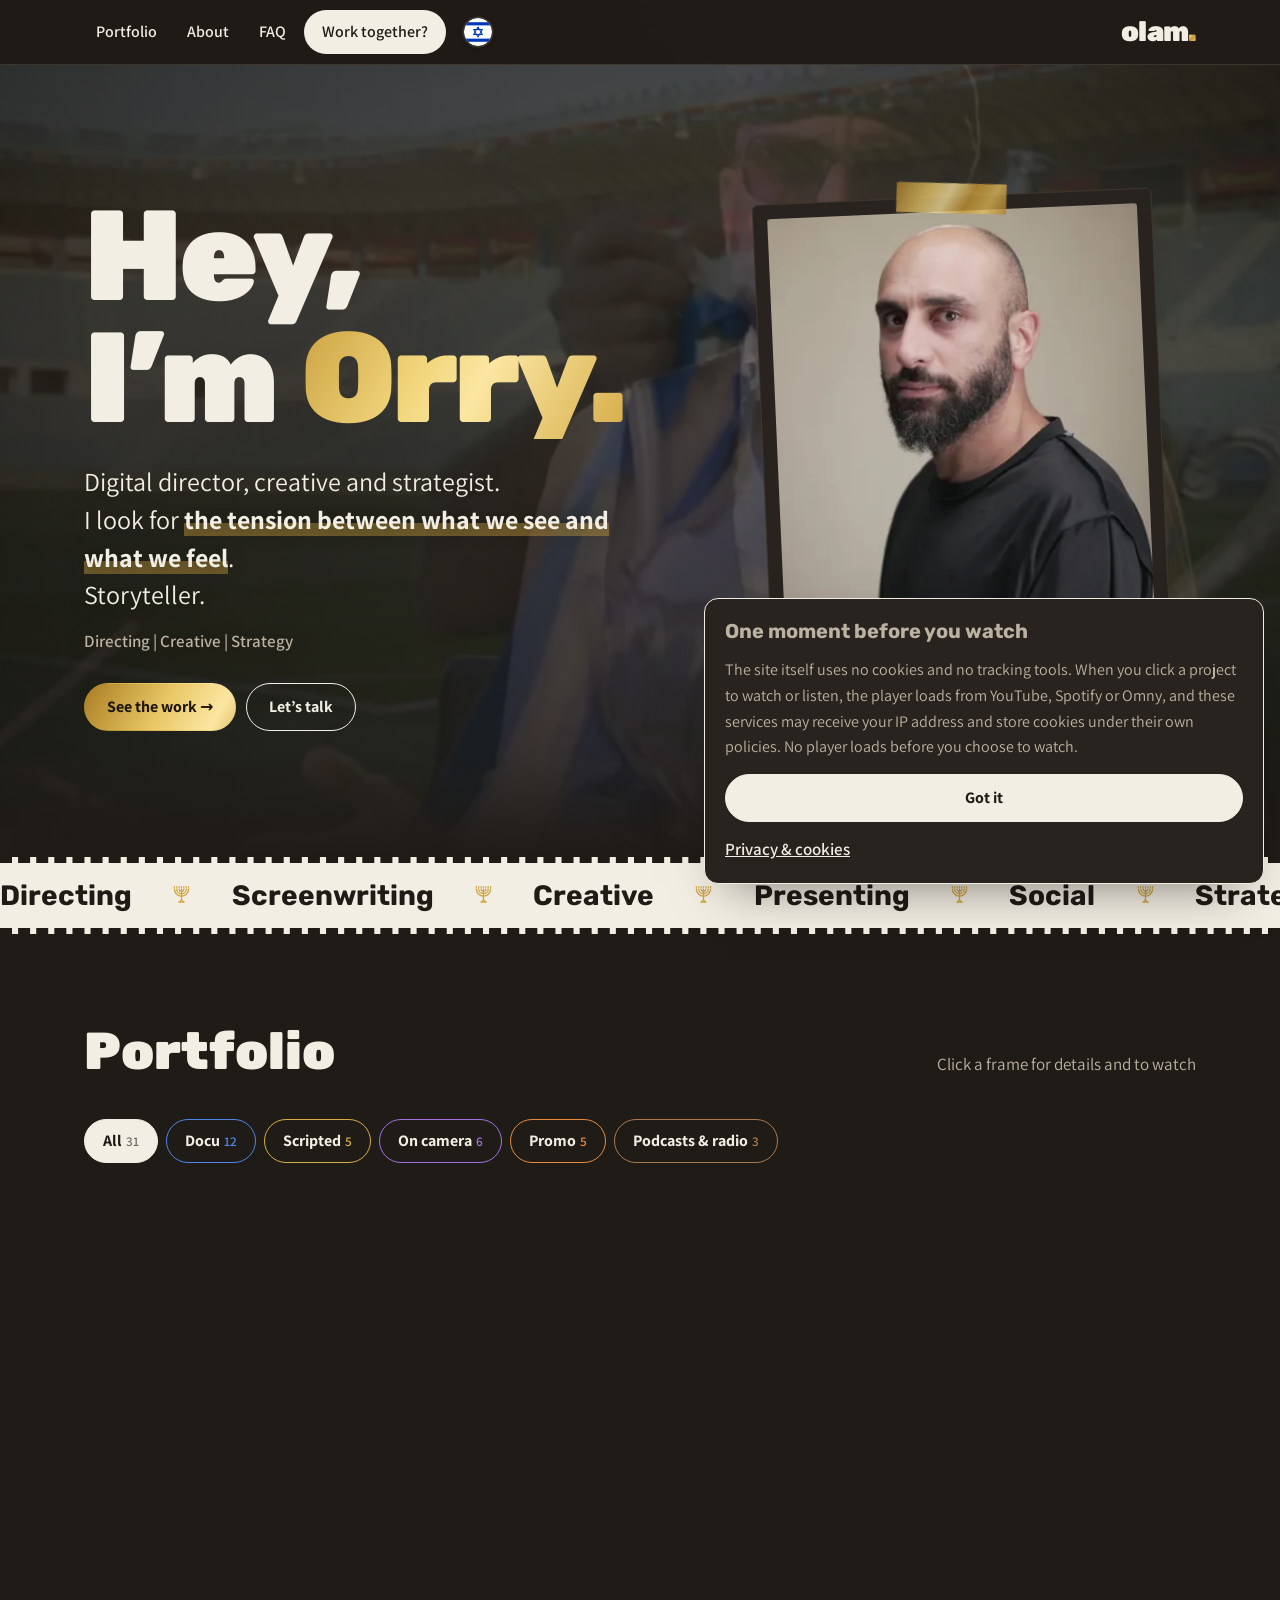
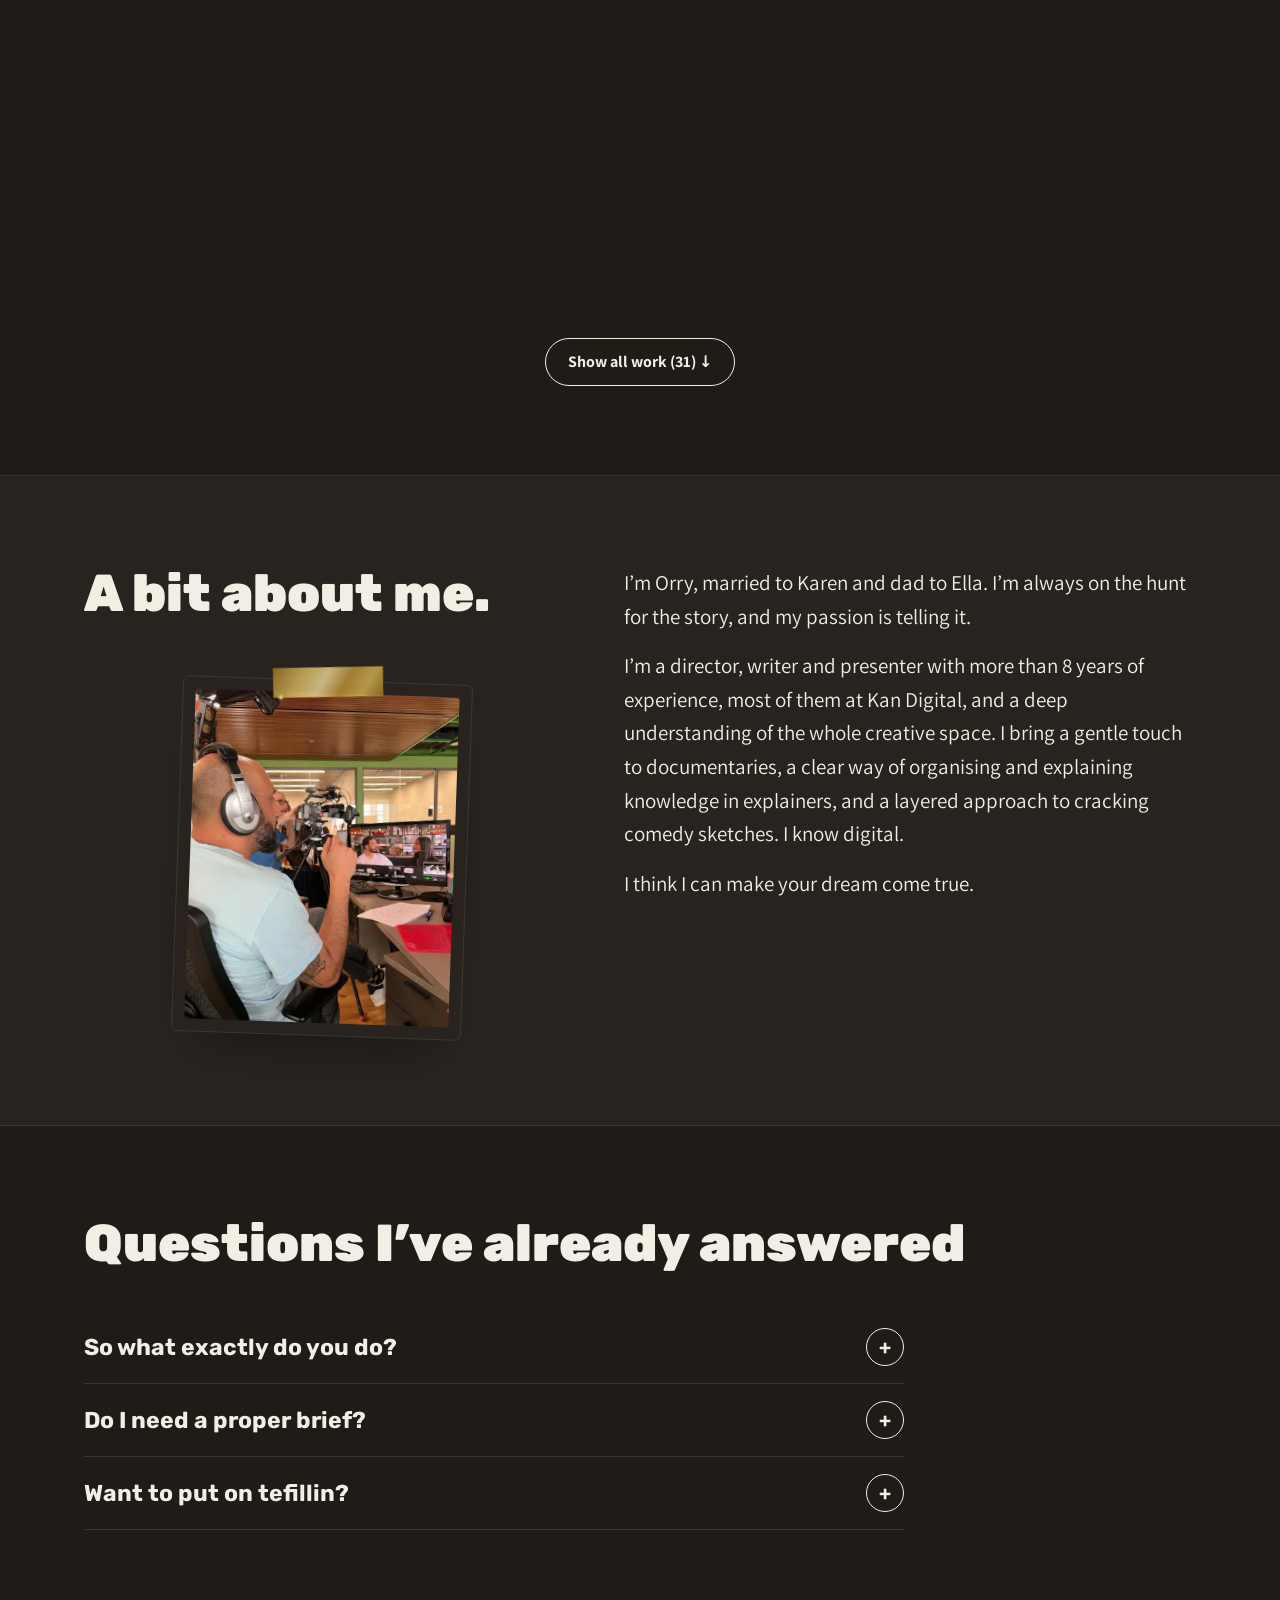
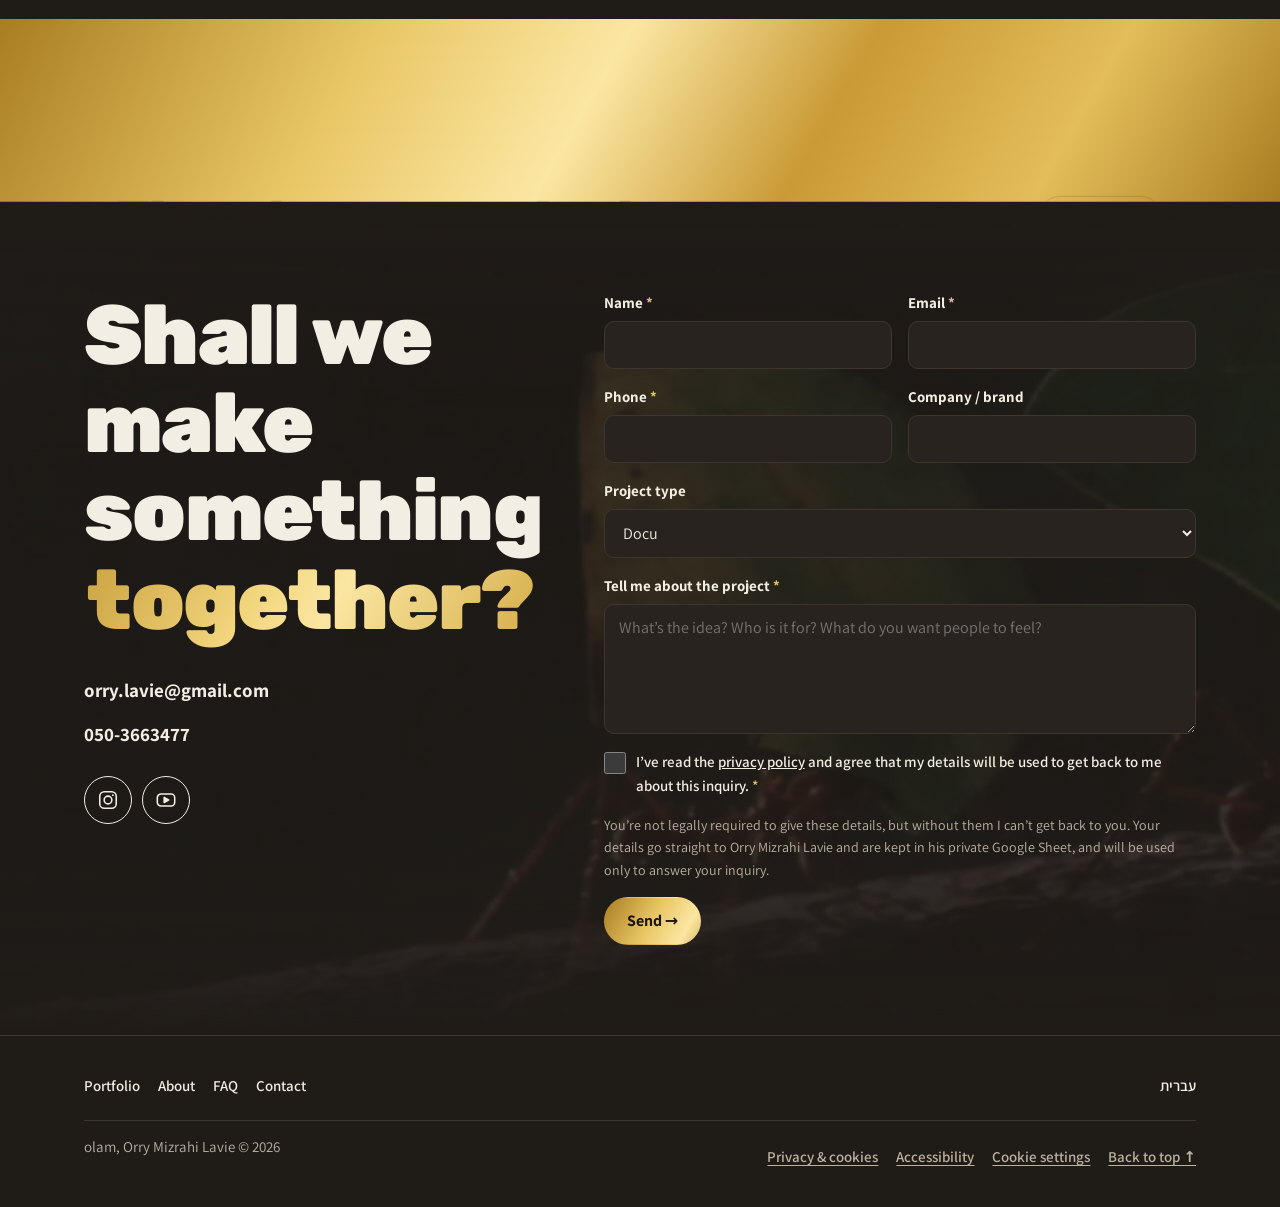
==== commit 934ed383: "Add files via upload" ====
--- a/en/index.html
+++ b/en/index.html
@@ -12,19 +12,19 @@
 <meta name="robots" content="index, follow, max-image-preview:large">
 <meta name="author" content="Orry Mizrahi Lavie">
 <meta http-equiv="Content-Security-Policy" content="upgrade-insecure-requests">
-<link rel="canonical" href="https://www.your-domain.co.il/en/">
-<link rel="alternate" hreflang="he" href="https://www.your-domain.co.il/">
-<link rel="alternate" hreflang="en" href="https://www.your-domain.co.il/en/">
-<link rel="alternate" hreflang="x-default" href="https://www.your-domain.co.il/">
+<link rel="canonical" href="https://orry.co.il/en/">
+<link rel="alternate" hreflang="he" href="https://orry.co.il/">
+<link rel="alternate" hreflang="en" href="https://orry.co.il/en/">
+<link rel="alternate" hreflang="x-default" href="https://orry.co.il/">
 <meta property="og:type" content="profile">
 <meta property="og:site_name" content="olam">
 <meta property="og:title" content="Orry Mizrahi Lavie | Digital Directing &amp; Creative">
 <meta property="og:description" content="Orry Mizrahi Lavie is a digital director, creative and strategist with 8+ years at Kan. Documentaries, explainers, sketches, presenting and podcasts. Watch the work and let’s make something together.">
-<meta property="og:url" content="https://www.your-domain.co.il/en/">
-<meta property="og:image" content="https://www.your-domain.co.il/images/og-image-2.jpg">
+<meta property="og:url" content="https://orry.co.il/en/">
+<meta property="og:image" content="https://orry.co.il/images/og-image-2.jpg">
 <meta property="og:image:width" content="1200">
 <meta property="og:image:height" content="630">
-<meta property="og:image:alt" content="Orry Mizrahi Lavie – director, content and strategy">
+<meta property="og:image:alt" content="Orry Mizrahi Lavie – directing, creative and strategy">
 <meta property="og:locale" content="en_US">
 <meta property="og:locale:alternate" content="he_IL">
 <meta property="profile:first_name" content="Orry">
@@ -32,7 +32,7 @@
 <meta name="twitter:card" content="summary_large_image">
 <meta name="twitter:title" content="Orry Mizrahi Lavie | Digital Directing &amp; Creative">
 <meta name="twitter:description" content="Orry Mizrahi Lavie is a digital director, creative and strategist with 8+ years at Kan. Documentaries, explainers, sketches, presenting and podcasts. Watch the work and let’s make something together.">
-<meta name="twitter:image" content="https://www.your-domain.co.il/images/og-image-2.jpg">
+<meta name="twitter:image" content="https://orry.co.il/images/og-image-2.jpg">
 <link rel="icon" href="../favicon.ico?v=202611251215b" sizes="any">
 <link rel="icon" type="image/png" sizes="32x32" href="../images/favicon-32.png?v=202611251215b">
 <link rel="icon" type="image/png" sizes="192x192" href="../images/icon-192.png?v=202611251215b">
@@ -46,7 +46,7 @@
 <link rel="preload" as="font" type="font/woff2" href="../fonts/assistant-latin-600-normal.woff2" crossorigin>
 <link rel="preload" as="font" type="font/woff2" href="../fonts/assistant-latin-700-normal.woff2" crossorigin>
 
-<script type="application/ld+json">{"@context":"https://schema.org","@graph":[{"@type":"Person","@id":"https://www.your-domain.co.il/#person","name":"Orry Mizrahi Lavie","alternateName":["Orry Mizrahi Lavie","Orry Lavie","אורי לביא","אורי מזרחי לביא"],"jobTitle":"Digital director, creative and strategist","description":"Orry Mizrahi Lavie is a digital director, creative and strategist with 8+ years at Kan. Documentaries, explainers, sketches, presenting and podcasts. Watch the work and let’s make something together.","url":"https://www.your-domain.co.il/","image":"https://www.your-domain.co.il/images/orry-800.jpg","email":"mailto:orry.lavie@gmail.com","sameAs":["https://www.instagram.com/orryla_/","https://www.youtube.com/@orryla"],"knowsAbout":["בימוי","כתיבה","הגשה","תחקיר","אסטרטגיית תוכן","Directing","Documentary","Content strategy","Social media"]},{"@type":"WebSite","@id":"https://www.your-domain.co.il/#website","url":"https://www.your-domain.co.il/","name":"olam","alternateName":"אורי מזרחי לביא","inLanguage":["he","en"],"publisher":{"@id":"https://www.your-domain.co.il/#person"}},{"@type":"ProfilePage","@id":"https://www.your-domain.co.il/en/#webpage","url":"https://www.your-domain.co.il/en/","name":"Orry Mizrahi Lavie | Digital Directing & Creative","description":"Orry Mizrahi Lavie is a digital director, creative and strategist with 8+ years at Kan. Documentaries, explainers, sketches, presenting and podcasts. Watch the work and let’s make something together.","inLanguage":"en","isPartOf":{"@id":"https://www.your-domain.co.il/#website"},"mainEntity":{"@id":"https://www.your-domain.co.il/#person"},"primaryImageOfPage":{"@type":"ImageObject","url":"https://www.your-domain.co.il/images/og-image-2.jpg","width":1200,"height":630}},{"@type":"ItemList","@id":"https://www.your-domain.co.il/en/#work","name":"Portfolio","numberOfItems":31,"itemListElement":[{"@type":"ListItem","position":1,"item":{"@type":"CreativeWork","name":"Instagram Blocked Rotem","url":"https://www.youtube.com/watch?v=dPL7OrazVGw","inLanguage":"he","creator":{"@id":"https://www.your-domain.co.il/#person"},"publisher":{"@type":"Organization","name":"Kan Digital"},"description":"So she set out on a philosophical journey in search of her authentic identity."}},{"@type":"ListItem","position":2,"item":{"@type":"CreativeWork","name":"An Exercise in Connection: Two Mothers of Hostages Sit Down to Talk","url":"https://www.youtube.com/watch?v=D3igZF82xqc","inLanguage":"he","creator":{"@id":"https://www.your-domain.co.il/#person"},"publisher":{"@type":"Organization","name":"Kan Digital"},"description":"2 mothers. 2 hostages. 2 approaches. One worry. (Filmed during the hostage-deal negotiations, February 2024)"}},{"@type":"ListItem","position":3,"item":{"@type":"CreativeWork","name":"The Story of Solica the Righteous","url":"https://www.youtube.com/watch?v=26YPxgVhWHA","inLanguage":"he","creator":{"@id":"https://www.your-domain.co.il/#person"},"publisher":{"@type":"Organization","name":"Kan Digital"},"description":"Lalla Solica was a young Jewish woman accused of renouncing Islam in 19th-century Morocco. Even when she was sentenced to death, she refused to abandon her Judaism. Sol, a legend that really happened."}},{"@type":"ListItem","position":4,"item":{"@type":"CreativeWork","name":"One House in Khan Younis","url":"https://www.youtube.com/watch?v=dgCvfAUChp8","inLanguage":"he","creator":{"@id":"https://www.your-domain.co.il/#person"},"publisher":{"@type":"Organization","name":"Kan Digital"},"description":"A special 18-day documentary project in one house, following the people of the war while they’re not fighting. Khan Younis “Big Brother”, if you will."}},{"@type":"ListItem","position":5,"item":{"@type":"CreativeWork","name":"Oketz Says Goodbye to Taiga","url":"https://www.youtube.com/watch?v=H4aGqiXSyHM","inLanguage":"he","creator":{"@id":"https://www.your-domain.co.il/#person"},"publisher":{"@type":"Organization","name":"Kan Digital"},"description":"Taiga was the last Israeli dog of the Oketz unit. On his final mission he exposed terrorists and saved lives, moments before he was killed. A farewell to a hero."}},{"@type":"ListItem","position":6,"item":{"@type":"CreativeWork","name":"Forever Yellow and Black: A Special Memorial Project","url":"https://www.youtube.com/watch?v=A8Bx1oX_Tls","inLanguage":"he","creator":{"@id":"https://www.your-domain.co.il/#person"},"publisher":{"@type":"Organization","name":"Beitar Jerusalem"},"description":"3 murdered. 3 stories. One love."}},{"@type":"ListItem","position":7,"item":{"@type":"CreativeWork","name":"The Jewish Priest","url":"https://www.youtube.com/watch?v=ECtKswTCMog","inLanguage":"he","creator":{"@id":"https://www.your-domain.co.il/#person"},"publisher":{"@type":"Organization","name":"Kan Digital"},"description":"He trained for the priesthood after the Holocaust, rose high and was even in contact with the Pope, but he never forgot the blood running through his veins. The story of the Jewish priest from Jaffa."}},{"@type":"ListItem","position":8,"item":{"@type":"CreativeWork","name":"20 Years Since the 5-0 Over Austria","url":"https://www.youtube.com/watch?v=SDehhNoGnCc","inLanguage":"he","creator":{"@id":"https://www.your-domain.co.il/#person"},"publisher":{"@type":"Organization","name":"Kan Digital"},"description":"A reunion of the stars of one of the greatest performances in the history of Israel’s national football team."}},{"@type":"ListItem","position":9,"item":{"@type":"CreativeWork","name":"An Exercise in Connection: A Haredi Man and a Reservist","url":"https://www.youtube.com/watch?v=3DyWmEZj5ww","inLanguage":"he","creator":{"@id":"https://www.your-domain.co.il/#person"},"publisher":{"@type":"Organization","name":"Kan Digital"},"description":"On one side, a reservist from the religious-Zionist community; on the other, a Haredi man who is a former combat soldier himself. On the draft, on Judaism and on the people of Israel."}},{"@type":"ListItem","position":10,"item":{"@type":"CreativeWork","name":"Kan Oraita: The Day of Remembrance Is Rosh Hashanah","url":"https://www.youtube.com/watch?v=SWNimXa5VVQ","inLanguage":"he","creator":{"@id":"https://www.your-domain.co.il/#person"},"publisher":{"@type":"Organization","name":"Kan Digital"},"description":"Long before the phrase took on its sad Zionist meaning, the Day of Remembrance was actually humanity’s birthday."}},{"@type":"ListItem","position":11,"item":{"@type":"CreativeWork","name":"Moran Atias Is Fed Up With Women’s Organizations’ Hypocrisy After October 7","url":"https://www.youtube.com/watch?v=HDm-RX-XSmU","inLanguage":"he","creator":{"@id":"https://www.your-domain.co.il/#person"},"publisher":{"@type":"Organization","name":"Kan Digital"},"description":"Moran Atias cries out to the hypocritical hearts of women’s organizations around the world after the atrocities of October 7."}},{"@type":"ListItem","position":12,"item":{"@type":"CreativeWork","name":"Hanna Azoulay Hasfari Speaks to the Moroccan People. In Moroccan.","url":"https://www.youtube.com/watch?v=bPlpKjMCzfw","inLanguage":"he","creator":{"@id":"https://www.your-domain.co.il/#person"},"publisher":{"@type":"Organization","name":"Kan Digital"},"description":"Hanna Azoulay Hasfari addresses the Moroccan people in their own language, telling the story of October 7 from an angle they probably haven’t heard yet."}},{"@type":"ListItem","position":13,"item":{"@type":"CreativeWork","name":"Men’s Day","url":"https://www.youtube.com/watch?v=Y2JkuJQf6wQ","inLanguage":"he","creator":{"@id":"https://www.your-domain.co.il/#person"},"publisher":{"@type":"Organization","name":"Kan Digital"},"description":"What does a job interview look like in an upside-down world?"}},{"@type":"ListItem","position":14,"item":{"@type":"CreativeWork","name":"A Farewell Party for 2023: The Year That Wouldn’t Leave","url":"https://www.youtube.com/watch?v=tw7QVt88N44","inLanguage":"he","creator":{"@id":"https://www.your-domain.co.il/#person"},"publisher":{"@type":"Organization","name":"Kan Digital"},"description":"December 31st. 2023, the year that brought us the protests and the war, is about to end, but 2024 refuses to come out. And what does 1973 have to say about it? A party of years."}},{"@type":"ListItem","position":15,"item":{"@type":"CreativeWork","name":"Thoughts: A Massage in Wartime","url":"https://www.youtube.com/watch?v=2F-gCksMRdY","inLanguage":"he","creator":{"@id":"https://www.your-domain.co.il/#person"},"publisher":{"@type":"Organization","name":"Kan Digital"},"description":"Ruth feels a little uneasy enjoying a massage during the war, but the voucher expires in two days."}},{"@type":"ListItem","position":16,"item":{"@type":"CreativeWork","name":"Rewriting the Ten Plagues","url":"https://www.youtube.com/watch?v=d8nl7FoIrKs","inLanguage":"he","creator":{"@id":"https://www.your-domain.co.il/#person"},"publisher":{"@type":"Organization","name":"Kan Digital"},"description":"Like everything else, the Ten Plagues of Egypt need a refresh (or not)."}},{"@type":"ListItem","position":17,"item":{"@type":"CreativeWork","name":"The Intervention","url":"https://www.youtube.com/watch?v=ODbxRt-jGAk","inLanguage":"he","creator":{"@id":"https://www.your-domain.co.il/#person"},"publisher":{"@type":"Organization","name":"Kan Digital"},"description":"The office crew agreed to stop ordering food, but Michael didn’t keep his promise."}},{"@type":"ListItem","position":18,"item":{"@type":"CreativeWork","name":"What’s the Story of Eliezer Ben-Yehuda?","url":"https://www.youtube.com/watch?v=ASVu9JXJBBc","inLanguage":"he","creator":{"@id":"https://www.your-domain.co.il/#person"},"publisher":{"@type":"Organization","name":"Kan Digital"},"description":"How far did the man who revived Hebrew go for his vision?"}},{"@type":"ListItem","position":19,"item":{"@type":"CreativeWork","name":"How Did the Japanese Shape Mizrahi Music in Israel?","url":"https://www.youtube.com/watch?v=8Fe0RkiWvkw","inLanguage":"he","creator":{"@id":"https://www.your-domain.co.il/#person"},"publisher":{"@type":"Organization","name":"Kan Digital"},"description":"An amazing technological revolution on one side of the world led to an equally amazing social and cultural revolution on the other."}},{"@type":"ListItem","position":20,"item":{"@type":"CreativeWork","name":"Don’t Breed in November","url":"https://www.youtube.com/watch?v=7bj1FphLXR4","inLanguage":"he","creator":{"@id":"https://www.your-domain.co.il/#person"},"publisher":{"@type":"Organization","name":"Kan Digital"},"description":"Kids born over the summer break have unfinished business with their birthdays, so we found them an alternative."}},{"@type":"ListItem","position":21,"item":{"@type":"CreativeWork","name":"What’s the Story of the Y2K Bug?","url":"https://www.youtube.com/watch?v=5-gH_q7OWbU","inLanguage":"he","creator":{"@id":"https://www.your-domain.co.il/#person"},"publisher":{"@type":"Organization","name":"Kan Digital"},"description":"It was supposed to be the biggest disaster humanity had ever known. Or maybe a crazy opening shot for the age of fake news?"}},{"@type":"ListItem","position":22,"item":{"@type":"CreativeWork","name":"Who’s Afraid of the Jerusalem Monster?","url":"https://www.youtube.com/watch?v=2EUEoh2fywM","inLanguage":"he","creator":{"@id":"https://www.your-domain.co.il/#person"},"publisher":{"@type":"Organization","name":"Kan Digital"},"description":"Painted black and white, with a hollow that looks like a womb and 3 steep red slides. Meet the Monster, the one every Jerusalemite has a memory of."}},{"@type":"ListItem","position":23,"item":{"@type":"CreativeWork","name":"Why Do We Only P**p at Home?","url":"https://www.youtube.com/watch?v=PwqSX5168x0","inLanguage":"he","creator":{"@id":"https://www.your-domain.co.il/#person"},"publisher":{"@type":"Organization","name":"Kan Digital"},"description":"“Safe toilet” syndrome: why does it happen? And where did it come from?"}},{"@type":"ListItem","position":24,"item":{"@type":"CreativeWork","name":"25 Years Later, Haim Tzinovitz Burns Again","url":"https://open.spotify.com/episode/68VsX7Rmlx4GBbswowqpzL","inLanguage":"he","creator":{"@id":"https://www.your-domain.co.il/#person"},"publisher":{"@type":"Organization","name":"Kan Gimel"},"description":"The HaSaruf project was “the biggest cultural attack in Israel,” and it carried a lot of anger and frustration. A quarter of a century and an EP later, Tzinovitz sits down to talk."}},{"@type":"ListItem","position":25,"item":{"@type":"CreativeWork","name":"Back to Nova","url":"https://omny.fm/shows/mizadimandmarathons88/61dd2fe8-7342-472d-bcfb-b0b800f9c82d","inLanguage":"he","creator":{"@id":"https://www.your-domain.co.il/#person"},"publisher":{"@type":"Organization","name":"Kan 88"},"description":"A musical memory journey between the stories that tore our hearts apart and the music that mends them a little. A hug for the grieving trance tribe (November 2023)."}},{"@type":"ListItem","position":26,"item":{"@type":"PodcastSeries","name":"Now You’re Talking","url":"https://open.spotify.com/show/13dElT81nLEUlsX9FgPStN","inLanguage":"he","creator":{"@id":"https://www.your-domain.co.il/#person"},"publisher":{"@type":"Organization","name":"Kan Podcasts"},"description":"Between society’s expectations and the demands of evolution; between power and competition and sensitivity and anxiety; between image and lies. Orry Lavie and the late psychologist Dr. Gabriel Bukobza talk openly about the subject men talk about least: men.","sameAs":["https://www.kan.org.il/content/kan/podcasts/p-8478/"],"episode":{"@type":"PodcastEpisode","name":"Episode 3: On Sex. Of the Heart (1/2)","url":"https://open.spotify.com/episode/5aM3qYoLm5ojOycu0wAESO","datePublished":"2020-11-10","timeRequired":"PT31M45S","inLanguage":"he"}}},{"@type":"ListItem","position":27,"item":{"@type":"CreativeWork","name":"The 2026 World Cup Is Coming to Kan!","url":"https://www.youtube.com/watch?v=s7zHZhwwa4k","inLanguage":"he","creator":{"@id":"https://www.your-domain.co.il/#person"},"publisher":{"@type":"Organization","name":"Kan Digital"},"description":"Jonathan Cohen and Oshrat Eni make a moving announcement, but get tangled up in set and settings."}},{"@type":"ListItem","position":28,"item":{"@type":"CreativeWork","name":"New: Comedy BOX!","url":"https://www.youtube.com/watch?v=XrSV1HlLrpw","inLanguage":"he","creator":{"@id":"https://www.your-domain.co.il/#person"},"publisher":{"@type":"Organization","name":"Kan Digital"},"description":"New on Kan BOX: a special comedy zone. Come on in, there will be laughs."}},{"@type":"ListItem","position":29,"item":{"@type":"CreativeWork","name":"Uri Gavriel Presents: The Hive","url":"https://www.youtube.com/watch?v=SmJgRgJIQyE","inLanguage":"he","creator":{"@id":"https://www.your-domain.co.il/#person"},"publisher":{"@type":"Organization","name":"Kan Digital"},"description":"“The Hive” is a special narrative podcast that brings the wondrous tales of Kerem HaTeimanim, the Yemenite Quarter, from the days when anything went. It was recorded with a unique 8-channel technology and is meant for headphones only."}},{"@type":"ListItem","position":30,"item":{"@type":"CreativeWork","name":"Go Remember: A Podcast About the Holocaust From the Moment It Ended","url":"https://www.youtube.com/watch?v=KPQhVAbs-ug","inLanguage":"he","creator":{"@id":"https://www.your-domain.co.il/#person"},"publisher":{"@type":"Organization","name":"Kan Digital"},"description":"Did you know that the phrase “and their collaborators” originally referred to Jews who helped the Nazis? A podcast that tells the story of the Holocaust from the moment it ended."}},{"@type":"ListItem","position":31,"item":{"@type":"CreativeWork","name":"Moriah Company: 2025 Year in Review","url":"https://www.youtube.com/watch?v=7xqLVI5d7aQ","inLanguage":"he","creator":{"@id":"https://www.your-domain.co.il/#person"},"publisher":{"@type":"Organization","name":"Moriah Company"},"description":"(Almost) like King David, Moriah Company is building Jerusalem too. A look back at the company’s work in 2025."}}]}]}</script>
+<script type="application/ld+json">{"@context":"https://schema.org","@graph":[{"@type":"Person","@id":"https://orry.co.il/#person","name":"Orry Mizrahi Lavie","alternateName":["Orry Mizrahi Lavie","Orry Lavie","אורי לביא","אורי מזרחי לביא"],"jobTitle":"Digital director, creative and strategist","description":"Orry Mizrahi Lavie is a digital director, creative and strategist with 8+ years at Kan. Documentaries, explainers, sketches, presenting and podcasts. Watch the work and let’s make something together.","url":"https://orry.co.il/","image":"https://orry.co.il/images/orry-800.jpg","email":"mailto:orry.lavie@gmail.com","sameAs":["https://www.instagram.com/orryla_/","https://www.youtube.com/@orryla"],"knowsAbout":["בימוי","כתיבה","הגשה","תחקיר","אסטרטגיית תוכן","Directing","Documentary","Content strategy","Social media"]},{"@type":"WebSite","@id":"https://orry.co.il/#website","url":"https://orry.co.il/","name":"olam","alternateName":"אורי מזרחי לביא","inLanguage":["he","en"],"publisher":{"@id":"https://orry.co.il/#person"}},{"@type":"ProfilePage","@id":"https://orry.co.il/en/#webpage","url":"https://orry.co.il/en/","name":"Orry Mizrahi Lavie | Digital Directing & Creative","description":"Orry Mizrahi Lavie is a digital director, creative and strategist with 8+ years at Kan. Documentaries, explainers, sketches, presenting and podcasts. Watch the work and let’s make something together.","inLanguage":"en","isPartOf":{"@id":"https://orry.co.il/#website"},"mainEntity":{"@id":"https://orry.co.il/#person"},"primaryImageOfPage":{"@type":"ImageObject","url":"https://orry.co.il/images/og-image-2.jpg","width":1200,"height":630}},{"@type":"ItemList","@id":"https://orry.co.il/en/#work","name":"Portfolio","numberOfItems":31,"itemListElement":[{"@type":"ListItem","position":1,"item":{"@type":"CreativeWork","name":"Instagram Blocked Rotem","url":"https://www.youtube.com/watch?v=dPL7OrazVGw","inLanguage":"he","creator":{"@id":"https://orry.co.il/#person"},"publisher":{"@type":"Organization","name":"Kan Digital"},"description":"So she set out on a philosophical journey in search of her authentic identity."}},{"@type":"ListItem","position":2,"item":{"@type":"CreativeWork","name":"An Exercise in Connection: Two Mothers of Hostages Sit Down to Talk","url":"https://www.youtube.com/watch?v=D3igZF82xqc","inLanguage":"he","creator":{"@id":"https://orry.co.il/#person"},"publisher":{"@type":"Organization","name":"Kan Digital"},"description":"2 mothers. 2 hostages. 2 approaches. One worry. (Filmed during the hostage-deal negotiations, February 2024)"}},{"@type":"ListItem","position":3,"item":{"@type":"CreativeWork","name":"The Story of Solica the Righteous","url":"https://www.youtube.com/watch?v=26YPxgVhWHA","inLanguage":"he","creator":{"@id":"https://orry.co.il/#person"},"publisher":{"@type":"Organization","name":"Kan Digital"},"description":"Lalla Solica was a young Jewish woman accused of renouncing Islam in 19th-century Morocco. Even when she was sentenced to death, she refused to abandon her Judaism. Sol, a legend that really happened."}},{"@type":"ListItem","position":4,"item":{"@type":"CreativeWork","name":"One House in Khan Younis","url":"https://www.youtube.com/watch?v=dgCvfAUChp8","inLanguage":"he","creator":{"@id":"https://orry.co.il/#person"},"publisher":{"@type":"Organization","name":"Kan Digital"},"description":"A special 18-day documentary project in one house, following the people of the war while they’re not fighting. Khan Younis “Big Brother”, if you will."}},{"@type":"ListItem","position":5,"item":{"@type":"CreativeWork","name":"Oketz Says Goodbye to Taiga","url":"https://www.youtube.com/watch?v=H4aGqiXSyHM","inLanguage":"he","creator":{"@id":"https://orry.co.il/#person"},"publisher":{"@type":"Organization","name":"Kan Digital"},"description":"Taiga was the last Israeli dog of the Oketz unit. On his final mission he exposed terrorists and saved lives, moments before he was killed. A farewell to a hero."}},{"@type":"ListItem","position":6,"item":{"@type":"CreativeWork","name":"Forever Yellow and Black: A Special Memorial Project","url":"https://www.youtube.com/watch?v=A8Bx1oX_Tls","inLanguage":"he","creator":{"@id":"https://orry.co.il/#person"},"publisher":{"@type":"Organization","name":"Beitar Jerusalem"},"description":"3 murdered. 3 stories. One love."}},{"@type":"ListItem","position":7,"item":{"@type":"CreativeWork","name":"The Jewish Priest","url":"https://www.youtube.com/watch?v=ECtKswTCMog","inLanguage":"he","creator":{"@id":"https://orry.co.il/#person"},"publisher":{"@type":"Organization","name":"Kan Digital"},"description":"He trained for the priesthood after the Holocaust, rose high and was even in contact with the Pope, but he never forgot the blood running through his veins. The story of the Jewish priest from Jaffa."}},{"@type":"ListItem","position":8,"item":{"@type":"CreativeWork","name":"20 Years Since the 5-0 Over Austria","url":"https://www.youtube.com/watch?v=SDehhNoGnCc","inLanguage":"he","creator":{"@id":"https://orry.co.il/#person"},"publisher":{"@type":"Organization","name":"Kan Digital"},"description":"A reunion of the stars of one of the greatest performances in the history of Israel’s national football team."}},{"@type":"ListItem","position":9,"item":{"@type":"CreativeWork","name":"An Exercise in Connection: A Haredi Man and a Reservist","url":"https://www.youtube.com/watch?v=3DyWmEZj5ww","inLanguage":"he","creator":{"@id":"https://orry.co.il/#person"},"publisher":{"@type":"Organization","name":"Kan Digital"},"description":"On one side, a reservist from the religious-Zionist community; on the other, a Haredi man who is a former combat soldier himself. On the draft, on Judaism and on the people of Israel."}},{"@type":"ListItem","position":10,"item":{"@type":"CreativeWork","name":"Kan Oraita: The Day of Remembrance Is Rosh Hashanah","url":"https://www.youtube.com/watch?v=SWNimXa5VVQ","inLanguage":"he","creator":{"@id":"https://orry.co.il/#person"},"publisher":{"@type":"Organization","name":"Kan Digital"},"description":"Long before the phrase took on its sad Zionist meaning, the Day of Remembrance was actually humanity’s birthday."}},{"@type":"ListItem","position":11,"item":{"@type":"CreativeWork","name":"Moran Atias Is Fed Up With Women’s Organizations’ Hypocrisy After October 7","url":"https://www.youtube.com/watch?v=HDm-RX-XSmU","inLanguage":"he","creator":{"@id":"https://orry.co.il/#person"},"publisher":{"@type":"Organization","name":"Kan Digital"},"description":"Moran Atias cries out to the hypocritical hearts of women’s organizations around the world after the atrocities of October 7."}},{"@type":"ListItem","position":12,"item":{"@type":"CreativeWork","name":"Hanna Azoulay Hasfari Speaks to the Moroccan People. In Moroccan.","url":"https://www.youtube.com/watch?v=bPlpKjMCzfw","inLanguage":"he","creator":{"@id":"https://orry.co.il/#person"},"publisher":{"@type":"Organization","name":"Kan Digital"},"description":"Hanna Azoulay Hasfari addresses the Moroccan people in their own language, telling the story of October 7 from an angle they probably haven’t heard yet."}},{"@type":"ListItem","position":13,"item":{"@type":"CreativeWork","name":"Men’s Day","url":"https://www.youtube.com/watch?v=Y2JkuJQf6wQ","inLanguage":"he","creator":{"@id":"https://orry.co.il/#person"},"publisher":{"@type":"Organization","name":"Kan Digital"},"description":"What does a job interview look like in an upside-down world?"}},{"@type":"ListItem","position":14,"item":{"@type":"CreativeWork","name":"A Farewell Party for 2023: The Year That Wouldn’t Leave","url":"https://www.youtube.com/watch?v=tw7QVt88N44","inLanguage":"he","creator":{"@id":"https://orry.co.il/#person"},"publisher":{"@type":"Organization","name":"Kan Digital"},"description":"December 31st. 2023, the year that brought us the protests and the war, is about to end, but 2024 refuses to come out. And what does 1973 have to say about it? A party of years."}},{"@type":"ListItem","position":15,"item":{"@type":"CreativeWork","name":"Thoughts: A Massage in Wartime","url":"https://www.youtube.com/watch?v=2F-gCksMRdY","inLanguage":"he","creator":{"@id":"https://orry.co.il/#person"},"publisher":{"@type":"Organization","name":"Kan Digital"},"description":"Ruth feels a little uneasy enjoying a massage during the war, but the voucher expires in two days."}},{"@type":"ListItem","position":16,"item":{"@type":"CreativeWork","name":"Rewriting the Ten Plagues","url":"https://www.youtube.com/watch?v=d8nl7FoIrKs","inLanguage":"he","creator":{"@id":"https://orry.co.il/#person"},"publisher":{"@type":"Organization","name":"Kan Digital"},"description":"Like everything else, the Ten Plagues of Egypt need a refresh (or not)."}},{"@type":"ListItem","position":17,"item":{"@type":"CreativeWork","name":"The Intervention","url":"https://www.youtube.com/watch?v=ODbxRt-jGAk","inLanguage":"he","creator":{"@id":"https://orry.co.il/#person"},"publisher":{"@type":"Organization","name":"Kan Digital"},"description":"The office crew agreed to stop ordering food, but Michael didn’t keep his promise."}},{"@type":"ListItem","position":18,"item":{"@type":"CreativeWork","name":"What’s the Story of Eliezer Ben-Yehuda?","url":"https://www.youtube.com/watch?v=ASVu9JXJBBc","inLanguage":"he","creator":{"@id":"https://orry.co.il/#person"},"publisher":{"@type":"Organization","name":"Kan Digital"},"description":"How far did the man who revived Hebrew go for his vision?"}},{"@type":"ListItem","position":19,"item":{"@type":"CreativeWork","name":"How Did the Japanese Shape Mizrahi Music in Israel?","url":"https://www.youtube.com/watch?v=8Fe0RkiWvkw","inLanguage":"he","creator":{"@id":"https://orry.co.il/#person"},"publisher":{"@type":"Organization","name":"Kan Digital"},"description":"An amazing technological revolution on one side of the world led to an equally amazing social and cultural revolution on the other."}},{"@type":"ListItem","position":20,"item":{"@type":"CreativeWork","name":"Don’t Breed in November","url":"https://www.youtube.com/watch?v=7bj1FphLXR4","inLanguage":"he","creator":{"@id":"https://orry.co.il/#person"},"publisher":{"@type":"Organization","name":"Kan Digital"},"description":"Kids born over the summer break have unfinished business with their birthdays, so we found them an alternative."}},{"@type":"ListItem","position":21,"item":{"@type":"CreativeWork","name":"What’s the Story of the Y2K Bug?","url":"https://www.youtube.com/watch?v=5-gH_q7OWbU","inLanguage":"he","creator":{"@id":"https://orry.co.il/#person"},"publisher":{"@type":"Organization","name":"Kan Digital"},"description":"It was supposed to be the biggest disaster humanity had ever known. Or maybe a crazy opening shot for the age of fake news?"}},{"@type":"ListItem","position":22,"item":{"@type":"CreativeWork","name":"Who’s Afraid of the Jerusalem Monster?","url":"https://www.youtube.com/watch?v=2EUEoh2fywM","inLanguage":"he","creator":{"@id":"https://orry.co.il/#person"},"publisher":{"@type":"Organization","name":"Kan Digital"},"description":"Painted black and white, with a hollow that looks like a womb and 3 steep red slides. Meet the Monster, the one every Jerusalemite has a memory of."}},{"@type":"ListItem","position":23,"item":{"@type":"CreativeWork","name":"Why Do We Only P**p at Home?","url":"https://www.youtube.com/watch?v=PwqSX5168x0","inLanguage":"he","creator":{"@id":"https://orry.co.il/#person"},"publisher":{"@type":"Organization","name":"Kan Digital"},"description":"“Safe toilet” syndrome: why does it happen? And where did it come from?"}},{"@type":"ListItem","position":24,"item":{"@type":"CreativeWork","name":"25 Years Later, Haim Tzinovitz Burns Again","url":"https://open.spotify.com/episode/68VsX7Rmlx4GBbswowqpzL","inLanguage":"he","creator":{"@id":"https://orry.co.il/#person"},"publisher":{"@type":"Organization","name":"Kan Gimel"},"description":"The HaSaruf project was “the biggest cultural attack in Israel,” and it carried a lot of anger and frustration. A quarter of a century and an EP later, Tzinovitz sits down to talk."}},{"@type":"ListItem","position":25,"item":{"@type":"CreativeWork","name":"Back to Nova","url":"https://omny.fm/shows/mizadimandmarathons88/61dd2fe8-7342-472d-bcfb-b0b800f9c82d","inLanguage":"he","creator":{"@id":"https://orry.co.il/#person"},"publisher":{"@type":"Organization","name":"Kan 88"},"description":"A musical memory journey between the stories that tore our hearts apart and the music that mends them a little. A hug for the grieving trance tribe (November 2023)."}},{"@type":"ListItem","position":26,"item":{"@type":"PodcastSeries","name":"Now You’re Talking","url":"https://open.spotify.com/show/13dElT81nLEUlsX9FgPStN","inLanguage":"he","creator":{"@id":"https://orry.co.il/#person"},"publisher":{"@type":"Organization","name":"Kan Podcasts"},"description":"Between society’s expectations and the demands of evolution; between power and competition and sensitivity and anxiety; between image and lies. Orry Lavie and the late psychologist Dr. Gabriel Bukobza talk openly about the subject men talk about least: men.","sameAs":["https://www.kan.org.il/content/kan/podcasts/p-8478/"],"episode":{"@type":"PodcastEpisode","name":"Episode 3: On Sex. Of the Heart (1/2)","url":"https://open.spotify.com/episode/5aM3qYoLm5ojOycu0wAESO","datePublished":"2020-11-10","timeRequired":"PT31M45S","inLanguage":"he"}}},{"@type":"ListItem","position":27,"item":{"@type":"CreativeWork","name":"The 2026 World Cup Is Coming to Kan!","url":"https://www.youtube.com/watch?v=s7zHZhwwa4k","inLanguage":"he","creator":{"@id":"https://orry.co.il/#person"},"publisher":{"@type":"Organization","name":"Kan Digital"},"description":"Jonathan Cohen and Oshrat Eni make a moving announcement, but get tangled up in set and settings."}},{"@type":"ListItem","position":28,"item":{"@type":"CreativeWork","name":"New: Comedy BOX!","url":"https://www.youtube.com/watch?v=XrSV1HlLrpw","inLanguage":"he","creator":{"@id":"https://orry.co.il/#person"},"publisher":{"@type":"Organization","name":"Kan Digital"},"description":"New on Kan BOX: a special comedy zone. Come on in, there will be laughs."}},{"@type":"ListItem","position":29,"item":{"@type":"CreativeWork","name":"Uri Gavriel Presents: The Hive","url":"https://www.youtube.com/watch?v=SmJgRgJIQyE","inLanguage":"he","creator":{"@id":"https://orry.co.il/#person"},"publisher":{"@type":"Organization","name":"Kan Digital"},"description":"“The Hive” is a special narrative podcast that brings the wondrous tales of Kerem HaTeimanim, the Yemenite Quarter, from the days when anything went. It was recorded with a unique 8-channel technology and is meant for headphones only."}},{"@type":"ListItem","position":30,"item":{"@type":"CreativeWork","name":"Go Remember: A Podcast About the Holocaust From the Moment It Ended","url":"https://www.youtube.com/watch?v=KPQhVAbs-ug","inLanguage":"he","creator":{"@id":"https://orry.co.il/#person"},"publisher":{"@type":"Organization","name":"Kan Digital"},"description":"Did you know that the phrase “and their collaborators” originally referred to Jews who helped the Nazis? A podcast that tells the story of the Holocaust from the moment it ended."}},{"@type":"ListItem","position":31,"item":{"@type":"CreativeWork","name":"Moriah Company: 2025 Year in Review","url":"https://www.youtube.com/watch?v=7xqLVI5d7aQ","inLanguage":"he","creator":{"@id":"https://orry.co.il/#person"},"publisher":{"@type":"Organization","name":"Moriah Company"},"description":"(Almost) like King David, Moriah Company is building Jerusalem too. A look back at the company’s work in 2025."}}]}]}</script>
 <!--seo:end-->
 <!--css:start--><style>@font-face{font-family:"Rubik";font-style:normal;font-display:swap;font-weight:400;src:url(../fonts/rubik-hebrew-400-normal.woff2)format("woff2");unicode-range:U+0307-0308,U+0590-05FF,U+200C-2010,U+20AA,U+25CC,U+FB1D-FB4F}@font-face{font-family:"Rubik";font-style:normal;font-display:swap;font-weight:400;src:url(../fonts/rubik-latin-400-normal.woff2)format("woff2");unicode-range:U+0000-00FF,U+0131,U+0152-0153,U+02BB-02BC,U+02C6,U+02DA,U+02DC,U+0304,U+0308,U+0329,U+2000-206F,U+20AC,U+2122,U+2191,U+2193,U+2212,U+2215,U+FEFF,U+FFFD}@font-face{font-family:"Rubik";font-style:normal;font-display:swap;font-weight:500;src:url(../fonts/rubik-hebrew-500-normal.woff2)format("woff2");unicode-range:U+0307-0308,U+0590-05FF,U+200C-2010,U+20AA,U+25CC,U+FB1D-FB4F}@font-face{font-family:"Rubik";font-style:normal;font-display:swap;font-weight:500;src:url(../fonts/rubik-latin-500-normal.woff2)format("woff2");unicode-range:U+0000-00FF,U+0131,U+0152-0153,U+02BB-02BC,U+02C6,U+02DA,U+02DC,U+0304,U+0308,U+0329,U+2000-206F,U+20AC,U+2122,U+2191,U+2193,U+2212,U+2215,U+FEFF,U+FFFD}@font-face{font-family:"Rubik";font-style:normal;font-display:swap;font-weight:700;src:url(../fonts/rubik-hebrew-700-normal.woff2)format("woff2");unicode-range:U+0307-0308,U+0590-05FF,U+200C-2010,U+20AA,U+25CC,U+FB1D-FB4F}@font-face{font-family:"Rubik";font-style:normal;font-display:swap;font-weight:700;src:url(../fonts/rubik-latin-700-normal.woff2)format("woff2");unicode-range:U+0000-00FF,U+0131,U+0152-0153,U+02BB-02BC,U+02C6,U+02DA,U+02DC,U+0304,U+0308,U+0329,U+2000-206F,U+20AC,U+2122,U+2191,U+2193,U+2212,U+2215,U+FEFF,U+FFFD}@font-face{font-family:"Rubik";font-style:normal;font-display:swap;font-weight:900;src:url(../fonts/rubik-hebrew-900-normal.woff2)format("woff2");unicode-range:U+0307-0308,U+0590-05FF,U+200C-2010,U+20AA,U+25CC,U+FB1D-FB4F}@font-face{font-family:"Rubik";font-style:normal;font-display:swap;font-weight:900;src:url(../fonts/rubik-latin-900-normal.woff2)format("woff2");unicode-range:U+0000-00FF,U+0131,U+0152-0153,U+02BB-02BC,U+02C6,U+02DA,U+02DC,U+0304,U+0308,U+0329,U+2000-206F,U+20AC,U+2122,U+2191,U+2193,U+2212,U+2215,U+FEFF,U+FFFD}@font-face{font-family:"Assistant";font-style:normal;font-display:swap;font-weight:400;src:url(../fonts/assistant-hebrew-400-normal.woff2)format("woff2");unicode-range:U+0307-0308,U+0590-05FF,U+200C-2010,U+20AA,U+25CC,U+FB1D-FB4F}@font-face{font-family:"Assistant";font-style:normal;font-display:swap;font-weight:400;src:url(../fonts/assistant-latin-400-normal.woff2)format("woff2");unicode-range:U+0000-00FF,U+0131,U+0152-0153,U+02BB-02BC,U+02C6,U+02DA,U+02DC,U+0304,U+0308,U+0329,U+2000-206F,U+20AC,U+2122,U+2191,U+2193,U+2212,U+2215,U+FEFF,U+FFFD}@font-face{font-family:"Assistant";font-style:normal;font-display:swap;font-weight:600;src:url(../fonts/assistant-hebrew-600-normal.woff2)format("woff2");unicode-range:U+0307-0308,U+0590-05FF,U+200C-2010,U+20AA,U+25CC,U+FB1D-FB4F}@font-face{font-family:"Assistant";font-style:normal;font-display:swap;font-weight:600;src:url(../fonts/assistant-latin-600-normal.woff2)format("woff2");unicode-range:U+0000-00FF,U+0131,U+0152-0153,U+02BB-02BC,U+02C6,U+02DA,U+02DC,U+0304,U+0308,U+0329,U+2000-206F,U+20AC,U+2122,U+2191,U+2193,U+2212,U+2215,U+FEFF,U+FFFD}@font-face{font-family:"Assistant";font-style:normal;font-display:swap;font-weight:700;src:url(../fonts/assistant-hebrew-700-normal.woff2)format("woff2");unicode-range:U+0307-0308,U+0590-05FF,U+200C-2010,U+20AA,U+25CC,U+FB1D-FB4F}@font-face{font-family:"Assistant";font-style:normal;font-display:swap;font-weight:700;src:url(../fonts/assistant-latin-700-normal.woff2)format("woff2");unicode-range:U+0000-00FF,U+0131,U+0152-0153,U+02BB-02BC,U+02C6,U+02DA,U+02DC,U+0304,U+0308,U+0329,U+2000-206F,U+20AC,U+2122,U+2191,U+2193,U+2212,U+2215,U+FEFF,U+FFFD}:root{color-scheme:dark;--bg:#1f1b17;--ink:#f3eee3;--soft:#bcb2a2;--rule:#3d362e;--card:#28231e;--hot:#e2bf5c;--gold:#cfa443;--on-hot:#1c1504;--gold-fill:linear-gradient(120deg,#a97d22 0%,#e9c766 28%,#fbe6a2 46%,#c99a35 64%,#e3bd5a 82%,#a97d22 100%);--gold-text:linear-gradient(120deg,#c9a03e 0%,#f3d77f 40%,#fbe6a2 55%,#d4ab45 100%);--c1:#332d26;--c2:var(--gold-fill);--c3:#4058d6;--c4:#5d6b40;--c5:#463e33;--ease:cubic-bezier(.2,.7,.2,1)}:root[data-theme=light],:root[data-theme=dark]{color-scheme:dark}*{box-sizing:border-box;min-width:0;margin:0;padding:0}html{background:#1f1b17;overflow-x:clip;scroll-behavior:smooth;scroll-padding-top:76px}body{background:radial-gradient(1200px 700px at 85% -10%,rgba(207,164,67,.1),transparent 60%),radial-gradient(900px 600px at 0% 40%,rgba(255,240,210,.035),transparent 60%),var(--bg);background-attachment:fixed;color:var(--ink);font:17px/1.6 Assistant,system-ui,sans-serif;overflow-x:clip;-webkit-font-smoothing:antialiased}a{color:inherit}img{display:block;max-width:100%}h1,h2,h3,.disp{font-family:Rubik,Assistant,sans-serif;line-height:1.05;text-wrap:balance}.wrap{max-width:1240px;margin-inline:auto;padding-inline:max(5vw,16px)}.band{padding-block:clamp(48px,7vw,104px)}.sec-h{display:flex;flex-wrap:wrap;align-items:end;justify-content:space-between;gap:12px 24px;margin-bottom:clamp(24px,4vw,40px)}.sec-h h2{font-size:clamp(34px,5vw,52px);font-weight:900}.sec-h p{color:var(--soft);max-width:30em}:focus-visible{outline:3px solid var(--gold);outline-offset:3px;border-radius:6px}button{font:inherit;color:inherit;background:0 0;border:0;cursor:pointer}.bar{position:sticky;top:0;z-index:20;background:color-mix(in srgb,var(--bg) 88%,transparent);backdrop-filter:blur(12px);-webkit-backdrop-filter:blur(12px);border-bottom:1px solid var(--rule)}.bar .wrap{display:flex;align-items:center;justify-content:space-between;height:64px;gap:16px}.logo{font:900 28px/1 Rubik,sans-serif;text-decoration:none;letter-spacing:-.03em}.logo i{font-style:normal;background:var(--gold-fill);-webkit-background-clip:text;background-clip:text;color:transparent}.bar nav ul{display:flex;gap:6px;list-style:none;align-items:center}.bar nav a{display:inline-flex;align-items:center;min-height:44px;padding:0 12px;border-radius:999px;text-decoration:none;font-weight:600;font-size:16px}.bar nav a:hover{background:var(--rule)}.bar nav a.cta{background:var(--ink);color:var(--bg);padding:0 18px}.menu{display:none;order:-1;width:44px;height:44px;border:1px solid var(--rule);border-radius:50%;place-items:center;font-size:20px}.hero{padding-block:clamp(32px,6vw,80px) clamp(40px,6vw,72px)}.hero .wrap{display:grid;grid-template-columns:minmax(0,1.25fr) minmax(0,1fr);gap:clamp(28px,5vw,72px);align-items:center}.hi{font-size:clamp(56px,10vw,128px);font-weight:900;letter-spacing:-.02em;line-height:.95}.hi span{background:var(--gold-text);-webkit-background-clip:text;background-clip:text;color:transparent;padding-inline:.04em;display:inline-block;animation:wave 2.4s var(--ease) .6s 2}@keyframes wave{0%,to{transform:none}20%{transform:rotate(-8deg)}40%{transform:rotate(6deg)}60%{transform:rotate(-4deg)}}.lead{font-size:clamp(20px,2.2vw,26px);line-height:1.45;margin-top:24px;max-width:22em}.lead b{background:linear-gradient(transparent 62%,color-mix(in srgb,var(--gold) 45%,transparent) 62%)}.roles{color:var(--soft);margin-top:14px;font-weight:600}.hero-cta{display:flex;flex-wrap:wrap;gap:10px;margin-top:28px}.btn{display:inline-flex;align-items:center;gap:10px;min-height:48px;padding:0 22px;border-radius:999px;border:1.5px solid var(--ink);font-weight:700;text-decoration:none;font-size:16px;white-space:nowrap;transition:transform .2s var(--ease),background .2s}.btn:hover{transform:translateY(-2px)}.btn.hot{background:var(--gold-fill);background-size:200% 100%;border-color:transparent;color:var(--on-hot);transition:transform .2s var(--ease),background-position .6s var(--ease)}.btn.hot:hover{background-position:100%0}.frame{position:relative;justify-self:center;width:min(100%,400px);padding:14px 14px 56px;background:var(--card);border:1px solid var(--rule);border-radius:6px;transform:rotate(2.5deg);box-shadow:0 30px 50px -28px rgba(0,0,0,.45)}.frame img{aspect-ratio:4/5;width:100%;height:auto;object-fit:cover;object-position:center 20%;border-radius:3px}.frame figcaption{position:absolute;inset-inline:14px;bottom:14px;font:700 17px Rubik,sans-serif;display:flex;justify-content:space-between}.frame figcaption small{color:var(--soft);font:600 14px Assistant,sans-serif}.tape{position:absolute;top:-14px;inset-inline-start:50%;translate:50%0;width:110px;height:30px;background:var(--gold-fill);opacity:.75;transform:rotate(-4deg)}.scroll-hint{display:inline-flex;gap:8px;margin-top:36px;color:var(--soft);font-weight:600;text-decoration:none}.strip{background:var(--ink);color:var(--bg);overflow:hidden;border-block:6px dashed var(--bg);outline:0}.strip div{display:flex;gap:40px;width:max-content;padding:16px 0;font:700 clamp(20px,2.4vw,28px) Rubik,sans-serif;animation:roll 38s linear infinite}.strip span::after{content:"";display:inline-block;width:.7em;height:.7em;vertical-align:.02em;margin-inline-start:40px;background:var(--gold);-webkit-mask:url("data:image/svg+xml,%3Csvg xmlns='http://www.w3.org/2000/svg' viewBox='0 0 24 24' fill='none' stroke='black' stroke-width='1.6' stroke-linecap='round'%3E%3Cpath d='M12 5v14'/%3E%3Cpath d='M9 5a3 3 0 0 0 6 0'/%3E%3Cpath d='M6 5a6 6 0 0 0 12 0'/%3E%3Cpath d='M3 5a9 9 0 0 0 18 0'/%3E%3Cpath d='M8.5 21.5h7M12 19l-2.5 2.5M12 19l2.5 2.5'/%3E%3Cg fill='black' stroke='none'%3E%3Cellipse cx='3' cy='2.6' rx='.9' ry='1.3'/%3E%3Cellipse cx='6' cy='2.6' rx='.9' ry='1.3'/%3E%3Cellipse cx='9' cy='2.6' rx='.9' ry='1.3'/%3E%3Cellipse cx='12' cy='2.6' rx='.9' ry='1.3'/%3E%3Cellipse cx='15' cy='2.6' rx='.9' ry='1.3'/%3E%3Cellipse cx='18' cy='2.6' rx='.9' ry='1.3'/%3E%3Cellipse cx='21' cy='2.6' rx='.9' ry='1.3'/%3E%3C/g%3E%3C/svg%3E")center/contain no-repeat;mask:url("data:image/svg+xml,%3Csvg xmlns='http://www.w3.org/2000/svg' viewBox='0 0 24 24' fill='none' stroke='black' stroke-width='1.6' stroke-linecap='round'%3E%3Cpath d='M12 5v14'/%3E%3Cpath d='M9 5a3 3 0 0 0 6 0'/%3E%3Cpath d='M6 5a6 6 0 0 0 12 0'/%3E%3Cpath d='M3 5a9 9 0 0 0 18 0'/%3E%3Cpath d='M8.5 21.5h7M12 19l-2.5 2.5M12 19l2.5 2.5'/%3E%3Cg fill='black' stroke='none'%3E%3Cellipse cx='3' cy='2.6' rx='.9' ry='1.3'/%3E%3Cellipse cx='6' cy='2.6' rx='.9' ry='1.3'/%3E%3Cellipse cx='9' cy='2.6' rx='.9' ry='1.3'/%3E%3Cellipse cx='12' cy='2.6' rx='.9' ry='1.3'/%3E%3Cellipse cx='15' cy='2.6' rx='.9' ry='1.3'/%3E%3Cellipse cx='18' cy='2.6' rx='.9' ry='1.3'/%3E%3Cellipse cx='21' cy='2.6' rx='.9' ry='1.3'/%3E%3C/g%3E%3C/svg%3E")center/contain no-repeat}@keyframes roll{to{translate:50%0}}.chips{display:flex;flex-wrap:wrap;gap:8px;margin-bottom:28px}.chip{min-height:44px;padding:0 18px;border-radius:999px;border:1.5px solid var(--rule);font-weight:700;font-size:16px}.chip[aria-pressed=true]{background:var(--ink);border-color:var(--ink);color:var(--bg)}.chip small{opacity:.6;font-weight:600;margin-inline-start:4px}.grid{display:grid;grid-template-columns:repeat(auto-fill,minmax(260px,1fr));gap:clamp(16px,2vw,24px)}.card{text-align:start;display:flex;flex-direction:column;gap:12px;cursor:pointer}.shot{position:relative;aspect-ratio:16/10;border-radius:10px;overflow:hidden;padding:26px 20px;display:flex;align-items:end;color:#fff;background:var(--c);transition:transform .35s var(--ease),box-shadow .35s}.shot::before,.shot::after{content:"";position:absolute;inset-inline:10px;height:8px;background:repeating-linear-gradient(90deg,rgba(255,255,255,.28)0 10px,transparent 10px 22px)}.shot::before{top:8px}.shot::after{bottom:8px}.shot h3{font-size:clamp(20px,1.9vw,24px);font-weight:700;position:relative}.shot .play{position:absolute;top:24px;inset-inline-end:18px;width:44px;height:44px;border-radius:50%;background:rgba(255,255,255,.95);color:#111;display:grid;place-items:center;font-size:14px;transition:transform .3s var(--ease)}.card:hover .shot{transform:translateY(-4px) rotate(-.6deg);box-shadow:0 22px 40px -24px rgba(0,0,0,.5)}.card:hover .play{transform:scale(1.12)}.k-doco{--c:var(--c1)}.k-scripted{--c:var(--c2)}.k-scripted .shot{color:#1c1504}.k-oncamera{--c:var(--c3)}.k-audio{--c:var(--c4)}.k-promo{--c:var(--c5)}.k-promo .shot{color:var(--ink)}.k-promo .shot::before,.k-promo .shot::after,.k-scripted .shot::before,.k-scripted .shot::after{background:repeating-linear-gradient(90deg,rgba(0,0,0,.18)0 10px,transparent 10px 22px)}.card .meta{display:flex;justify-content:space-between;gap:8px;font-size:15px;color:var(--soft);font-weight:600}.card .meta b{color:var(--ink)}.cases{display:grid;gap:16px}.case{display:grid;grid-template-columns:minmax(0,1fr) minmax(0,1.4fr) auto;align-items:center;gap:20px 32px;padding:28px clamp(20px,3vw,36px);border-radius:14px;background:var(--card);border:1px solid var(--rule);text-align:start;cursor:pointer;transition:border-color .25s,transform .3s var(--ease)}.case:hover{border-color:var(--ink);transform:translateX(-4px)}.case .who{font-weight:700;color:var(--hot);font-size:15px}.case h3{font-size:clamp(24px,2.6vw,32px);font-weight:900;margin-top:6px}.case p{color:var(--soft)}.case .go{width:52px;height:52px;border-radius:50%;background:var(--ink);color:var(--bg);display:grid;place-items:center;font-size:20px}.about .wrap{display:grid;grid-template-columns:minmax(0,1fr) minmax(0,1.2fr);gap:clamp(28px,5vw,72px);align-items:start}.about h2{font-size:clamp(34px,5vw,52px);font-weight:900}.about .txt p{font-size:clamp(18px,1.8vw,21px);margin-bottom:16px}.about .txt p b{font-weight:700}.facts{display:grid;grid-template-columns:repeat(3,minmax(0,1fr));gap:16px;margin-top:28px;padding-top:24px;border-top:1px solid var(--rule)}.facts dt{font-size:14px;color:var(--soft);font-weight:600}.facts dd{font:900 clamp(22px,2.4vw,30px)/1.1 Rubik,sans-serif;margin-top:4px}.facts dd em{font-style:normal;background:var(--gold-text);-webkit-background-clip:text;background-clip:text;color:transparent}.faq{max-width:820px}.faq details{border-bottom:1px solid var(--rule)}.faq summary{list-style:none;display:flex;justify-content:space-between;align-items:center;gap:16px;min-height:72px;font:700 clamp(19px,2vw,23px) Rubik,sans-serif;cursor:pointer}.faq summary::-webkit-details-marker{display:none}.faq summary::after{content:"+";flex:none;width:36px;height:36px;border-radius:50%;border:1.5px solid var(--ink);display:grid;place-items:center;font-size:20px;transition:transform .3s var(--ease)}.faq details[open] summary::after{transform:rotate(45deg);background:var(--gold-fill);border-color:transparent;color:var(--on-hot)}.faq details p{padding:0 0 24px;color:var(--soft);font-size:18px;max-width:40em}.insta{background:var(--gold-fill);color:var(--on-hot)}.insta .wrap{display:flex;flex-wrap:wrap;align-items:center;justify-content:space-between;gap:20px}.insta h2{font-size:clamp(30px,5vw,52px);font-weight:900}.insta .btn{border-color:var(--on-hot)}.insta .btn:hover{background:var(--on-hot);color:var(--gold)}.contact .wrap{display:grid;grid-template-columns:minmax(0,1fr) minmax(0,1.3fr);gap:clamp(28px,5vw,72px)}.contact h2{font-size:clamp(44px,7vw,84px);font-weight:900;letter-spacing:-.02em}.contact h2 em{font-style:normal;background:var(--gold-text);-webkit-background-clip:text;background-clip:text;color:transparent;padding-inline:.04em}.direct{margin-top:24px;display:grid;gap:6px;font-size:19px}.direct a{text-decoration:none;font-weight:700}.direct a:hover{color:var(--hot)}.socials{display:flex;gap:10px;margin-top:20px}.socials a{width:48px;height:48px;border-radius:50%;border:1.5px solid var(--ink);display:grid;place-items:center}.socials a:hover{background:var(--ink);color:var(--bg)}.socials svg{width:22px;height:22px}form{display:grid;grid-template-columns:repeat(2,minmax(0,1fr));gap:16px}label{display:block;font-weight:700;font-size:15px}label>input,label>select,label>textarea{display:block;margin-top:6px}label.full,.full{grid-column:1/-1}input,select,textarea{font:16px Assistant,sans-serif;color:var(--ink);background:var(--card);border:1.5px solid var(--rule);border-radius:10px;padding:12px 14px;min-height:48px;width:100%}textarea{min-height:130px;resize:vertical}input:focus,select:focus,textarea:focus{outline:0;border-color:var(--ink)}.req{color:var(--hot)}#sent{grid-column:1/-1;padding:18px;border-radius:12px;background:var(--card);border:1.5px dashed var(--gold)}#sent p{margin-bottom:12px}#sent .row{display:flex;flex-wrap:wrap;gap:10px}footer{border-top:1px solid var(--rule);padding-block:28px;color:var(--soft);font-size:15px}footer .wrap{display:flex;flex-wrap:wrap;justify-content:space-between;gap:10px}.scrim{position:fixed;inset:0;z-index:40;background:rgba(10,9,8,.55);opacity:0;visibility:hidden;transition:opacity .3s,visibility 0s .3s}.panel{position:fixed;z-index:41;top:0;bottom:0;inset-inline-end:0;width:min(640px,100%);background:var(--bg);overflow-y:auto;transform:translateX(-102%);transition:transform .45s var(--ease);display:flex;flex-direction:column}body.open .scrim{opacity:1;visibility:visible;transition:opacity .3s}body.open .panel{transform:none}body.open{overflow:hidden}.p-top{position:sticky;top:0;display:flex;justify-content:space-between;align-items:center;padding:12px max(4vw,16px);background:var(--bg);border-bottom:1px solid var(--rule);z-index:1}.p-top button{min-height:44px;padding:0 16px;border-radius:999px;border:1.5px solid var(--ink);font-weight:700}.p-body{padding:24px max(4vw,16px) 40px;display:grid;gap:18px}.p-media{position:relative;aspect-ratio:16/9;border-radius:12px;overflow:hidden;background:var(--c,#111);color:#fff;display:grid;place-items:center;text-align:center;padding:24px}.p-media.sq{aspect-ratio:auto;min-height:240px}.p-media iframe{position:absolute;inset:0;width:100%;height:100%;border:0}.p-media a{display:inline-flex;align-items:center;gap:10px;min-height:52px;padding:0 24px;border-radius:999px;background:#fff;color:#111;font-weight:700;text-decoration:none}.p-who{color:var(--hot);font-weight:700}.p-body h3{font-size:clamp(28px,4vw,40px);font-weight:900}.p-body .d{font-size:19px}.p-role{display:flex;flex-wrap:wrap;gap:8px}.p-role span{padding:6px 14px;border-radius:999px;background:var(--card);border:1px solid var(--rule);font-weight:600;font-size:15px}.p-next{margin-top:12px;justify-self:start}.cc{position:fixed;z-index:50;inset-inline:16px;bottom:16px;max-width:560px;margin-inline-start:auto;background:var(--card);color:var(--ink);border:1.5px solid var(--ink);border-radius:14px;padding:20px;box-shadow:0 24px 50px -24px rgba(0,0,0,.5);display:grid;gap:14px}.cc[hidden]{display:none}.cc .cc-h{font:700 20px Rubik,sans-serif}.cc p{font-size:16px;color:var(--soft)}.cc .row{display:flex;flex-wrap:wrap;gap:10px}.cc .row .btn{flex:1;justify-content:center;min-width:120px}.btn.ink{background:var(--ink);color:var(--bg);border-color:var(--ink)}.cc a{font-weight:600}.consent{display:flex;gap:10px;align-items:flex-start;font-weight:600;font-size:15px}.consent input{width:22px;height:22px;min-height:0;margin-top:2px;flex:none;accent-color:var(--gold)}.note{font-size:14px;color:var(--soft)}.note a,.legal a,.legal button{font-weight:600;text-decoration:underline;text-underline-offset:3px}.legal{display:flex;flex-wrap:wrap;gap:6px 18px;align-items:center}.legal button{min-height:44px;font-size:15px;color:var(--soft)}.gate{display:grid;gap:12px;justify-items:center;max-width:30em}.gate p{font-size:15px;opacity:.85}.gate button{min-height:48px;padding:0 22px;border-radius:999px;background:#fff;color:#111;font-weight:700}.gate a{background:0 0!important;color:inherit!important;min-height:44px;text-decoration:underline!important;font-weight:600}.policy h3{font-size:clamp(28px,4vw,40px);font-weight:900}.policy h4{font:700 20px Rubik,sans-serif;margin-top:10px}.policy p,.policy li{font-size:17px}.policy ul{padding-inline-start:20px;display:grid;gap:8px}.policy .upd{color:var(--soft);font-size:15px}.policy a{font-weight:600}.prog{position:fixed;top:0;inset-inline:0;height:4px;z-index:30;background:var(--gold-fill);transform-origin:right;transform:scaleX(0)}.js .rv{opacity:0;translate:0 48px;transition:opacity .9s var(--ease),translate .9s var(--ease);transition-delay:var(--d,0s)}.js .rv.in{opacity:1;translate:0 0}.js .sec-h h2,.js .about h2,.js .contact h2,.js .insta h2{clip-path:inset(0 0 100%0);translate:0 30px;transition:clip-path 1s var(--ease),translate 1s var(--ease)}.js .in h2,.js h2.in{clip-path:inset(0 0-10%0);translate:0 0}.js .case.rv{translate:-60px 0}.js .case.rv.in{translate:0 0}.js .insta{clip-path:inset(0 6%round 40px);transition:clip-path 1.1s var(--ease)}.js .insta.in{clip-path:inset(0 0 round 0)}.js .about{background-position:0 0}.frame{will-change:transform}.bar nav .lang{display:grid;place-items:center;width:44px;height:44px;border-radius:50%}.bar nav .lang svg{width:28px;height:28px;border-radius:50%;box-shadow:0 0 0 1.5px var(--rule),0 2px 6px -2px rgba(0,0,0,.35);transition:transform .25s var(--ease)}.bar nav .lang:hover svg{transform:scale(1.12)}.ltr-start{text-align:right}html[dir=ltr] .ltr-start{text-align:left}html[dir=ltr] .prog{transform-origin:left}html[dir=ltr] .panel{transform:translateX(102%)}html[dir=ltr] body.open .panel{transform:none}html[dir=ltr] .tape{translate:-50%0;transform:rotate(4deg)}html[dir=ltr] .frame{transform:rotate(-2.5deg)}html[dir=ltr] .case:hover{transform:translateX(4px)}html[dir=ltr] .js .case.rv{translate:60px 0}html[dir=ltr] .js .case.rv.in{translate:0 0}html[dir=ltr] .strip div{animation-name:rollL}@keyframes rollL{to{translate:-50%0}}html[dir=ltr] .hi{letter-spacing:-.03em}html[dir=ltr] footer .legal{order:2}@media (max-width:860px){.menu{display:grid}.bar nav{position:absolute;top:64px;inset-inline:0;background:var(--bg);border-bottom:1px solid var(--rule);padding:8px max(5vw,16px) 20px;display:none}.bar nav.open{display:block}.bar nav ul{flex-direction:column;align-items:stretch}.bar nav a{font-size:20px;min-height:52px}.bar nav a.cta{justify-content:center;margin-top:8px}.bar nav .lang{margin-top:8px}.hero .wrap,.about .wrap,.contact .wrap{grid-template-columns:1fr}.frame{width:min(78%,340px)}.case{grid-template-columns:1fr auto}.case p{grid-column:1/-1;grid-row:2}}@media (max-width:600px){form{grid-template-columns:1fr}.facts{grid-template-columns:1fr 1fr}.hero-cta .btn{flex:1;justify-content:center}.frame figcaption small{display:none}}html{-webkit-text-size-adjust:100%;text-size-adjust:100%}a,button,summary,label{-webkit-tap-highlight-color:transparent;touch-action:manipulation}.bar{padding-top:env(safe-area-inset-top,0)}.logo{display:inline-flex;align-items:center;min-height:44px}.scroll-hint{min-height:44px;align-items:center}.legal a,.legal button{display:inline-flex;align-items:center;min-height:44px}footer{padding-bottom:calc(28px + env(safe-area-inset-bottom,0))}.cc{bottom:calc(16px + env(safe-area-inset-bottom,0));max-height:calc(100svh - 100px);overflow-y:auto}.panel{overscroll-behavior:contain;-webkit-overflow-scrolling:touch;padding-bottom:env(safe-area-inset-bottom,0)}.p-top{padding-top:calc(12px + env(safe-area-inset-top,0))}html:has(body.open){overflow:hidden}.p-next{white-space:normal;text-align:start;line-height:1.3;padding-block:10px}.more-row{display:flex;justify-content:center;margin-top:28px}.more-row .btn[hidden]{display:none}.card .meta{flex-wrap:wrap;row-gap:2px}@media (hover:none){.card:hover .shot,.case:hover,.btn:hover,.card:hover .play,.bar nav .lang:hover svg{transform:none;box-shadow:none}.card:active .shot{transform:scale(.98)}.case:active,.btn:active{transform:scale(.98)}}@media (min-width:601px) and (max-width:860px){.hero .wrap{grid-template-columns:minmax(0,1.3fr) minmax(0,1fr);gap:28px}.hi{font-size:clamp(56px,9.5vw,84px)}.lead{font-size:20px}.frame{width:100%;padding:10px 10px 44px}.frame figcaption{font-size:15px;inset-inline:10px;bottom:10px}.frame figcaption small{display:none}.grid{grid-template-columns:repeat(2,minmax(0,1fr))}}@media (max-width:600px){.band{padding-block:clamp(44px,10vw,64px)}.chips{flex-wrap:nowrap;overflow-x:auto;scrollbar-width:none;margin-inline:calc(-1*max(5vw,16px));padding-inline:max(5vw,16px);scroll-snap-type:x proximity;-webkit-mask-image:linear-gradient(90deg,transparent,#000 16px,#000 calc(100% - 16px),transparent)}.chips::-webkit-scrollbar{display:none}.chip{flex:none;scroll-snap-align:start}.shot{aspect-ratio:2/1;padding:22px 16px}.shot .play{top:20px;width:40px;height:40px}.grid{gap:22px}.case{padding:20px;gap:12px 16px}.case .go{width:44px;height:44px}.cc{inset-inline:10px;padding:16px;gap:10px}.cc p{font-size:14.5px;line-height:1.5}.cc .cc-h{font-size:18px}.p-body{padding-top:16px}.p-body h3{font-size:28px}.p-body .d{font-size:17px}.faq summary{min-height:64px;font-size:18px}.insta .wrap{flex-direction:column;align-items:flex-start}footer .wrap{flex-direction:column;align-items:flex-start}.foot-nav .foot-lang{margin-inline-start:0}}html.lenis,html.lenis body{height:auto}.lenis:not(.lenis-autoToggle).lenis-stopped{overflow:clip}.lenis.lenis-smooth [data-lenis-prevent]{overscroll-behavior:contain}.lenis.lenis-smooth iframe{pointer-events:none}.lenis.lenis-smooth .panel iframe{pointer-events:auto}html.lenis{scroll-behavior:auto}.sec{--p:1;--q:0}html.motion .sec>.wrap{transform:translate3d(0,calc((1 - var(--p))*110px),0) scale(calc(1 - (1 - var(--p))*.06 - var(--q)*.05));opacity:calc(.15 + var(--p)*.85 - var(--q)*.55);transform-origin:50%0;will-change:transform,opacity}html.motion .hero .wrap{--h:0;transform:translate3d(0,calc(var(--h)*-70px),0) scale(calc(1 - var(--h)*.07));opacity:calc(1 - var(--h)*.85);transform-origin:50%0;will-change:transform,opacity}html.motion .strip{transform:translate3d(0,0,0) rotate(calc(var(--sr,0)*1deg));transform-origin:50% 50%}html.motion .faq details:nth-child(2){--d:.08s}html.motion .faq details:nth-child(3){--d:.16s}html.motion .about .txt p{transition:opacity .9s var(--ease),translate .9s var(--ease)}html.motion .about .txt:not(.in) p{opacity:0;translate:0 24px}html.motion .about .txt.in p:nth-child(2){transition-delay:.12s}html.motion .about .txt.in p:nth-child(3){transition-delay:.24s}.hero{position:relative;isolation:isolate;overflow:hidden;min-height:min(88svh,860px);display:flex;align-items:center}.hero>.wrap{position:relative;z-index:1;width:100%}.hero-bg{position:absolute;inset:0;z-index:-1;overflow:hidden}.hero-bg video{position:absolute;inset:0;width:100%;height:100%;object-fit:cover;opacity:0;transition:opacity 1.2s ease}.hero.has-video .hero-bg video{opacity:1}.hero.has-video .hero-ph{opacity:0}.hero-ph{position:absolute;inset:-10%;transition:opacity 1.2s ease;background:radial-gradient(40% 50%at 20% 30%,rgba(207,164,67,.28),transparent 70%),radial-gradient(35% 45%at 80% 70%,rgba(140,90,40,.32),transparent 70%),radial-gradient(50% 60%at 60% 20%,rgba(255,235,200,.08),transparent 70%),#241f1a;animation:drift 18s ease-in-out infinite alternate}.hero-ph::after{content:"";position:absolute;inset:0;opacity:.18;mix-blend-mode:overlay;background-image:url("data:image/svg+xml,%3Csvg xmlns='http://www.w3.org/2000/svg' width='160' height='160'%3E%3Cfilter id='n'%3E%3CfeTurbulence type='fractalNoise' baseFrequency='.9' numOctaves='2' stitchTiles='stitch'/%3E%3C/filter%3E%3Crect width='100%25' height='100%25' filter='url(%23n)'/%3E%3C/svg%3E")}@keyframes drift{0%{transform:translate3d(0,0,0) scale(1)}50%{transform:translate3d(3%,-2%,0) scale(1.06)}to{transform:translate3d(-3%,2%,0) scale(1.02)}}.ph-label{position:absolute;bottom:20px;inset-inline-start:max(5vw,16px);z-index:2;padding:6px 14px;border-radius:999px;border:1.5px dashed rgba(226,191,92,.7);background:rgba(31,27,23,.5);color:#f3d77f;font-size:14px;font-weight:600;letter-spacing:.02em}.hero-shade{position:absolute;inset:0;background:linear-gradient(to bottom,rgba(31,27,23,.6),rgba(31,27,23,.45) 35%,rgba(31,27,23,.75) 85%,var(--bg)),radial-gradient(80% 70%at 75% 45%,rgba(20,17,14,.55),transparent 70%)}html[dir=ltr] .hero-shade{background:linear-gradient(to bottom,rgba(31,27,23,.6),rgba(31,27,23,.45) 35%,rgba(31,27,23,.75) 85%,var(--bg)),radial-gradient(80% 70%at 25% 45%,rgba(20,17,14,.55),transparent 70%)}.vid-toggle{position:absolute;z-index:2;bottom:20px;inset-inline-end:max(5vw,16px);width:44px;height:44px;border-radius:50%;border:1.5px solid rgba(243,238,227,.5);background:rgba(31,27,23,.45);color:var(--ink);font-size:12px;display:grid;place-items:center;backdrop-filter:blur(6px);-webkit-backdrop-filter:blur(6px)}.vid-toggle:hover{border-color:var(--ink)}.vid-toggle[hidden]{display:none}.hero.has-video .ph-label{display:none}.hero .lead,.hero .roles{text-shadow:0 1px 18px rgba(0,0,0,.45)}@media (max-width:600px){.hero{min-height:auto;padding-bottom:72px}.ph-label{bottom:16px;top:auto}.vid-toggle{bottom:12px}}@media (prefers-reduced-motion:reduce){.hero-ph{animation:none}}@media (prefers-reduced-motion:reduce){html{scroll-behavior:auto}.strip div,.hi span{animation:none}.panel,.scrim{transition:none}.js .rv{translate:none!important;transition:opacity .7s ease}.js .sec-h h2,.js .about h2,.js .contact h2,.js .insta h2,.js .insta{clip-path:none;translate:none;transition:none}.prog{display:none}}a.card,a.case{text-decoration:none;color:inherit}.about .txt a{color:var(--hot);text-underline-offset:4px}.foot-nav{display:flex;flex-wrap:wrap;gap:4px 18px;width:100%;padding-bottom:12px;margin-bottom:4px;border-bottom:1px solid var(--rule)}.foot-nav a{display:inline-flex;align-items:center;min-height:44px;text-decoration:none;font-weight:600;color:var(--ink)}.foot-nav a:hover{color:var(--hot)}.foot-nav .foot-lang{margin-inline-start:auto}.frame picture{display:block}@media (max-width:600px){.hero .lead{font-size:clamp(14px,4.2vw,19px)}}.shot .thumb{position:absolute;inset:0;z-index:0}.shot .thumb img{width:100%;height:100%;object-fit:cover;object-position:50% 35%;display:block;transform:scale(1.02);transition:transform .9s var(--ease),filter .6s ease;filter:saturate(.92)}.has-thumb .shot{background:#1a1714}.has-thumb .shot::before,.has-thumb .shot::after{z-index:2;background:repeating-linear-gradient(90deg,rgba(255,255,255,.35)0 10px,transparent 10px 22px);mix-blend-mode:overlay}.has-thumb .shot h3{z-index:2;text-shadow:0 2px 14px rgba(0,0,0,.55)}.has-thumb .shot .play{z-index:2;background:rgba(255,255,255,.9);backdrop-filter:blur(6px);-webkit-backdrop-filter:blur(6px);box-shadow:0 6px 20px -6px rgba(0,0,0,.5)}.has-thumb .shot .thumb::after{content:"";position:absolute;inset:0;background:linear-gradient(to top,rgba(20,17,14,.88)0,rgba(20,17,14,.55) 32%,rgba(20,17,14,.08) 62%,rgba(20,17,14,.18) 100%)}.has-thumb .shot{box-shadow:inset 0 0 0 1px rgba(255,255,255,.06)}@media (hover:hover){.has-thumb:hover .thumb img{transform:scale(1.07);filter:saturate(1.05)}}.p-media iframe{background:#0d0b09}.card.has-thumb .shot{color:#fff}.k-doco{--frame:#4f86e8}.k-scripted{--frame:#d8ad4a}.k-oncamera{--frame:#a173e0}.k-promo{--frame:#ec8a3c}.k-audio{--frame:#b07a4f}.card .shot{outline:1px solid var(--frame);outline-offset:-1px}.card:not(.has-thumb) .shot{background:linear-gradient(160deg,color-mix(in srgb,var(--frame) 22%,#26211c),color-mix(in srgb,var(--frame) 8%,#1d1916));color:#f3eee3}.card:not(.has-thumb) .shot::before,.card:not(.has-thumb) .shot::after{background:repeating-linear-gradient(90deg,color-mix(in srgb,var(--frame) 45%,transparent)0 10px,transparent 10px 22px)}.has-thumb .shot .thumb{border-radius:inherit}.has-thumb .shot .thumb::after{border-radius:inherit;box-shadow:inset 0 0 0 1px var(--frame)}.chip[data-f=doco]{--frame:#4f86e8}.chip[data-f=scripted]{--frame:#d8ad4a}.chip[data-f=oncamera]{--frame:#a173e0}.chip[data-f=promo]{--frame:#ec8a3c}.chip[data-f=audio]{--frame:#b07a4f}.chip:not([data-f=all]){border:1px solid var(--frame);transition:background .25s,color .25s}.chip:not([data-f=all]) small{color:var(--frame);opacity:1}@media (hover:hover){.chip:not([data-f=all]):hover{background:color-mix(in srgb,var(--frame) 12%,transparent)}}.chip:not([data-f=all])[aria-pressed=true]{background:linear-gradient(160deg,color-mix(in srgb,var(--frame) 34%,#26211c),color-mix(in srgb,var(--frame) 16%,#1d1916));border-color:var(--frame);color:#f3eee3}.chip:not([data-f=all])[aria-pressed=true] small{color:#f3eee3;opacity:.75}.grid>.card{width:100%;min-width:0;align-self:start}.grid>.card{display:flex;box-sizing:border-box;justify-self:stretch;-webkit-user-select:none;user-select:none}.card:focus-visible{outline:2px solid var(--gold);outline-offset:4px;border-radius:12px}.skip{position:fixed;top:8px;inset-inline-start:8px;z-index:200;padding:10px 18px;border-radius:999px;background:var(--hot);color:var(--on-hot);font-weight:700;text-decoration:none;transform:translateY(-160%);transition:transform .2s ease}.skip:focus{transform:none;outline:3px solid var(--ink);outline-offset:2px}.legal a[data-policy=a11y]{white-space:nowrap}.shot .aud{position:absolute;top:20px;inset-inline-end:18px;z-index:2;width:40px;height:40px;border-radius:50%;display:grid;place-items:center;color:var(--hot);background:rgba(31,27,23,.62);border:1px solid rgba(226,191,92,.45);backdrop-filter:blur(6px);-webkit-backdrop-filter:blur(6px);box-shadow:0 6px 20px -6px rgba(0,0,0,.5)}.shot .aud svg{width:20px;height:20px}.contact{position:relative;isolation:isolate;overflow:hidden}.contact-bg{position:absolute;inset:0;z-index:-1;overflow:hidden;pointer-events:none}.contact-bg video{position:absolute;inset:0;width:100%;height:100%;object-fit:cover;opacity:0;transition:opacity 1.2s ease}.contact.has-video .contact-bg video{opacity:1}.contact-shade{position:absolute;inset:0;background:linear-gradient(to bottom,var(--bg),rgba(31,27,23,.78) 22%,rgba(31,27,23,.82) 78%,var(--bg)),rgba(20,17,14,.25)}.contact .vid-toggle{top:auto;bottom:20px}@media (max-width:600px){.contact .vid-toggle{bottom:12px}}.hp{position:absolute;width:1px;height:1px;overflow:hidden;clip-path:inset(50%);white-space:nowrap}.about-side{display:grid;gap:clamp(36px,4vw,56px);justify-items:start}.about .about-frame{justify-self:center;width:min(100%,290px);padding:12px;transform:rotate(-2deg);margin-top:8px}html[dir=ltr] .about .about-frame{transform:rotate(2deg)}.about .about-frame .tape{transform:rotate(3deg)}html[dir=ltr] .about .about-frame .tape{transform:rotate(-3deg)}@media (max-width:860px){.about .about-frame{width:min(62%,250px);padding:10px}}.direct a{display:inline-flex;align-items:center;min-height:44px}.direct{gap:0}.bar-tools{display:none;align-items:center;gap:10px;order:-1}.lang-m{display:grid;place-items:center;width:40px;height:40px;border-radius:50%}.lang-m svg{width:28px;height:28px;border-radius:50%;box-shadow:0 0 0 1.5px var(--rule),0 2px 6px -2px rgba(0,0,0,.35)}@media (max-width:860px){.bar-tools{display:flex}.bar-tools .menu{order:0}.bar nav li:has(.lang){display:none}}.direct a{justify-self:start}#form.done>*:not(#sent){display:none}#form.done #sent{display:grid;justify-items:center;text-align:center;gap:6px;padding:clamp(36px,6vw,64px) 24px;border:1.5px solid var(--gold);background:var(--card);outline:none;animation:okIn .5s var(--ease) both}#sent .ok-mark{display:grid;place-items:center;width:72px;height:72px;border-radius:50%;background:var(--gold-fill);margin-bottom:14px;box-shadow:0 12px 30px -12px rgba(0,0,0,.5)}#sent .ok-mark svg{width:36px;height:36px;fill:none;stroke:#1c1504;stroke-width:2.6;stroke-linecap:round;stroke-linejoin:round;stroke-dasharray:24;stroke-dashoffset:24;animation:okDraw .45s .25s var(--ease) forwards}#sent .ok-t{font:900 clamp(28px,4vw,40px)/1.1 Rubik,sans-serif;margin:0}#sent .ok-s{font-size:clamp(18px,2.2vw,22px);color:var(--soft);margin:0 0 18px}#sent .ok-again{background:none;border:0;color:var(--soft);font:600 15px Assistant,sans-serif;text-decoration:underline;text-underline-offset:3px;cursor:pointer;min-height:44px;padding:0 8px}#sent .ok-again:hover{color:var(--hot)}@keyframes okIn{from{opacity:0;transform:translateY(12px) scale(.98)}to{opacity:1;transform:none}}@keyframes okDraw{to{stroke-dashoffset:0}}@media (prefers-reduced-motion:reduce){#form.done #sent,#sent .ok-mark svg{animation:none;stroke-dashoffset:0}}.p-series{display:flex;flex-wrap:wrap;gap:10px}.p-series a{display:inline-flex;align-items:center;min-height:44px;padding:0 18px;border:1px solid var(--rule);border-radius:999px;text-decoration:none;font-weight:700;font-size:15px}.p-series a:hover{border-color:var(--hot);color:var(--hot)}</style><!--css:end-->
 <script>document.documentElement.classList.add('js');if(!matchMedia('(prefers-reduced-motion: reduce)').matches)document.documentElement.classList.add('motion')</script>
